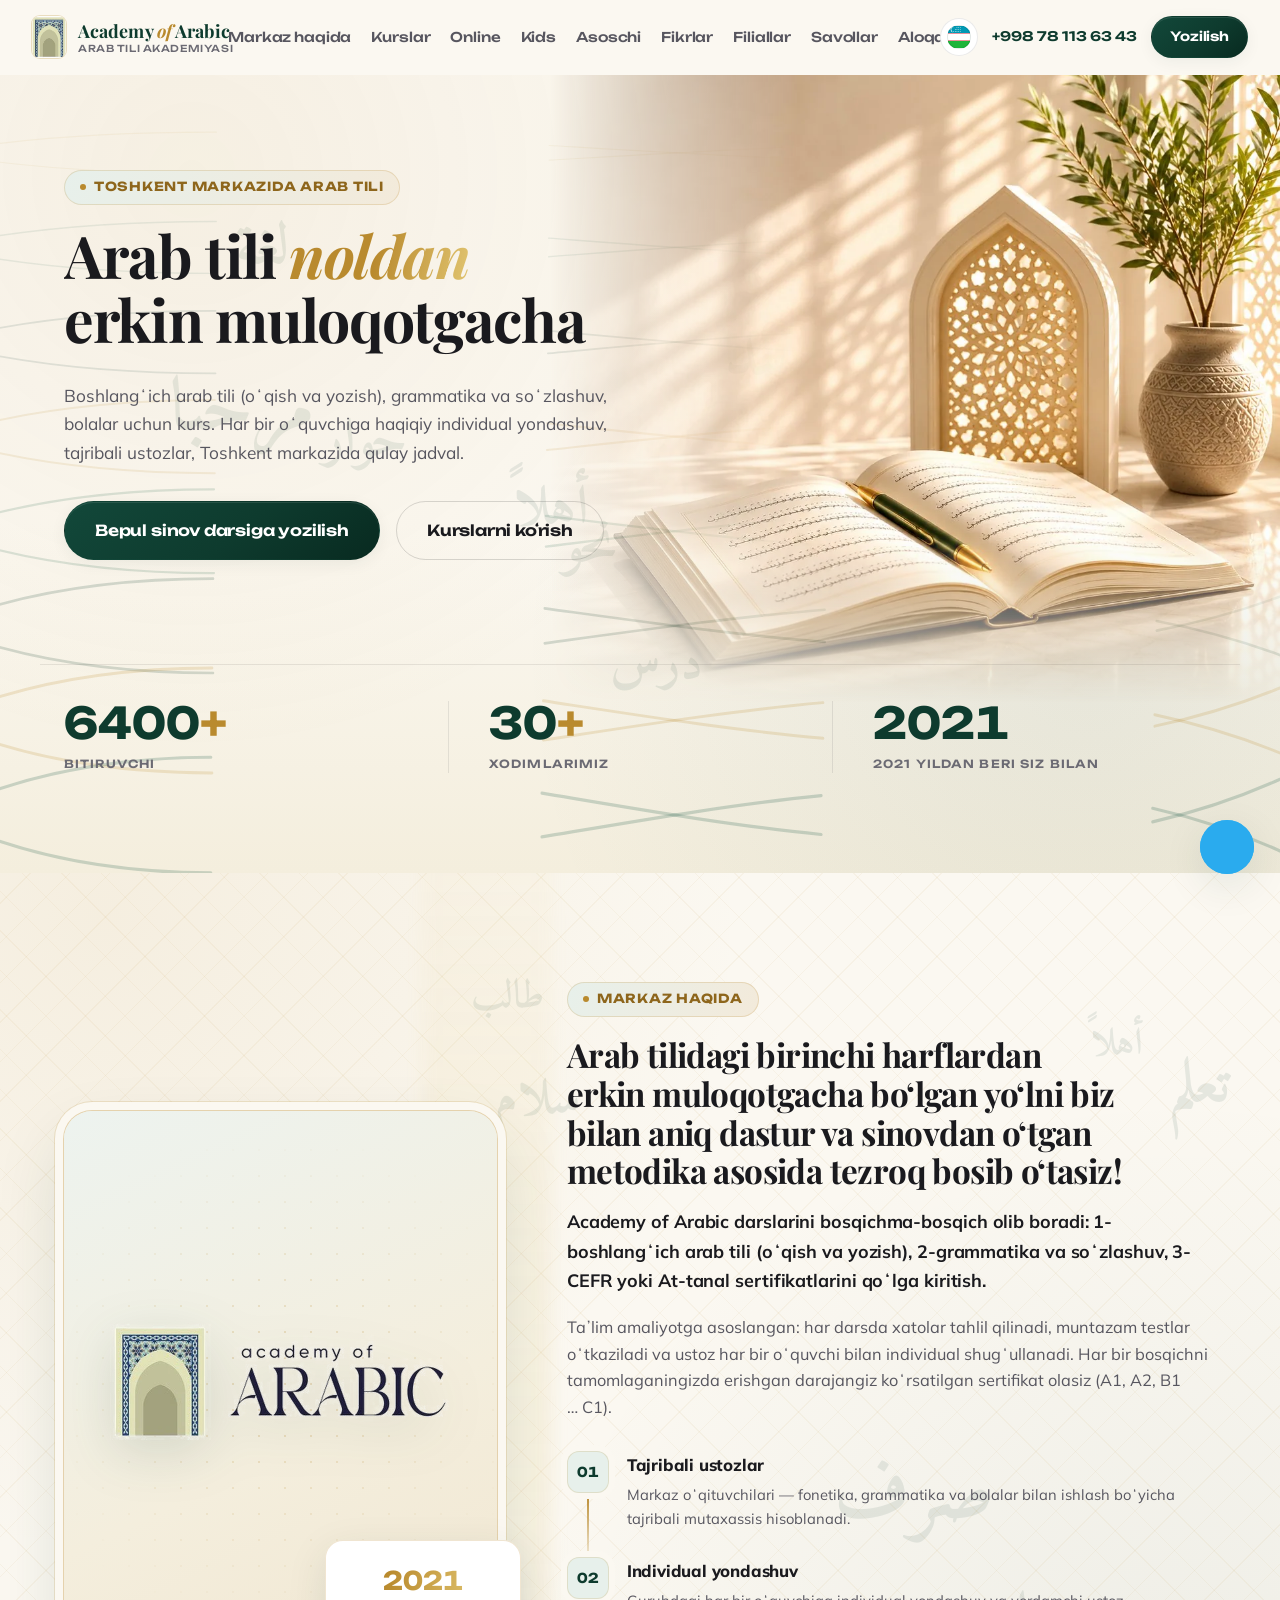
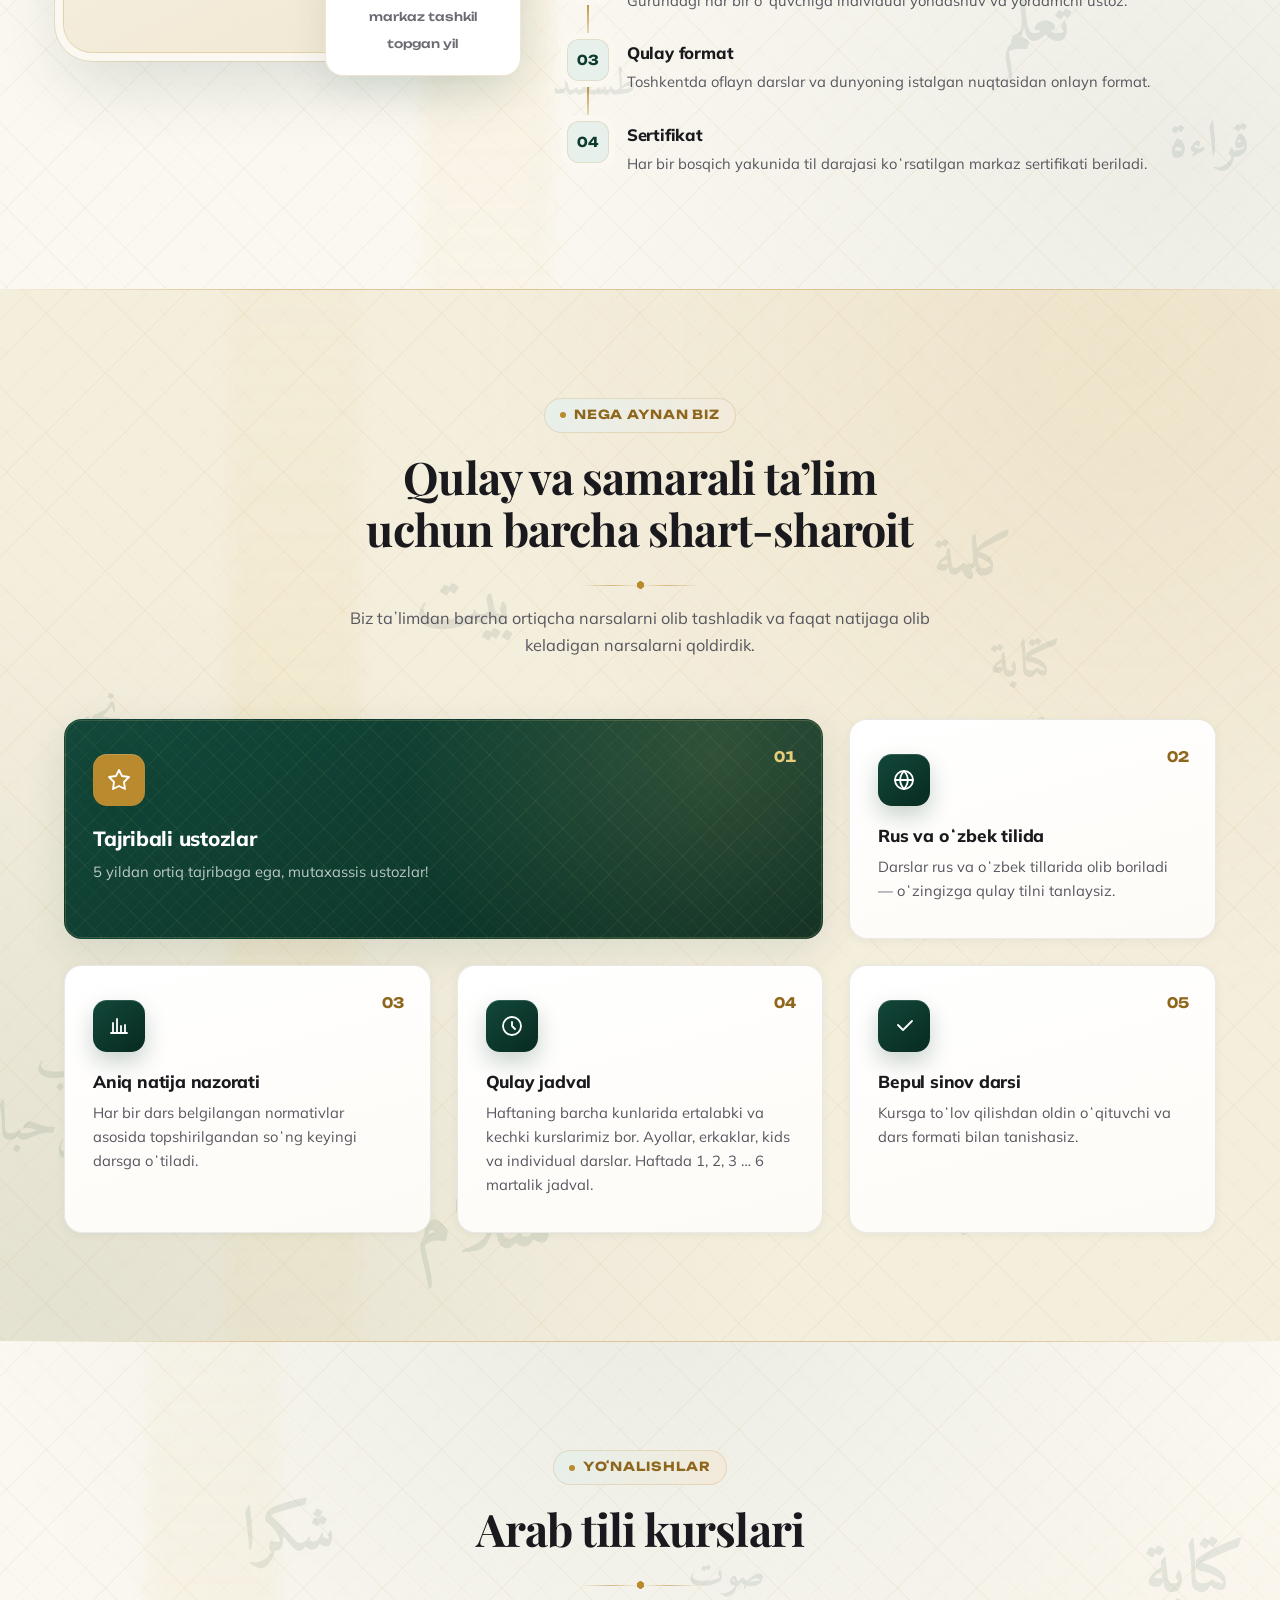
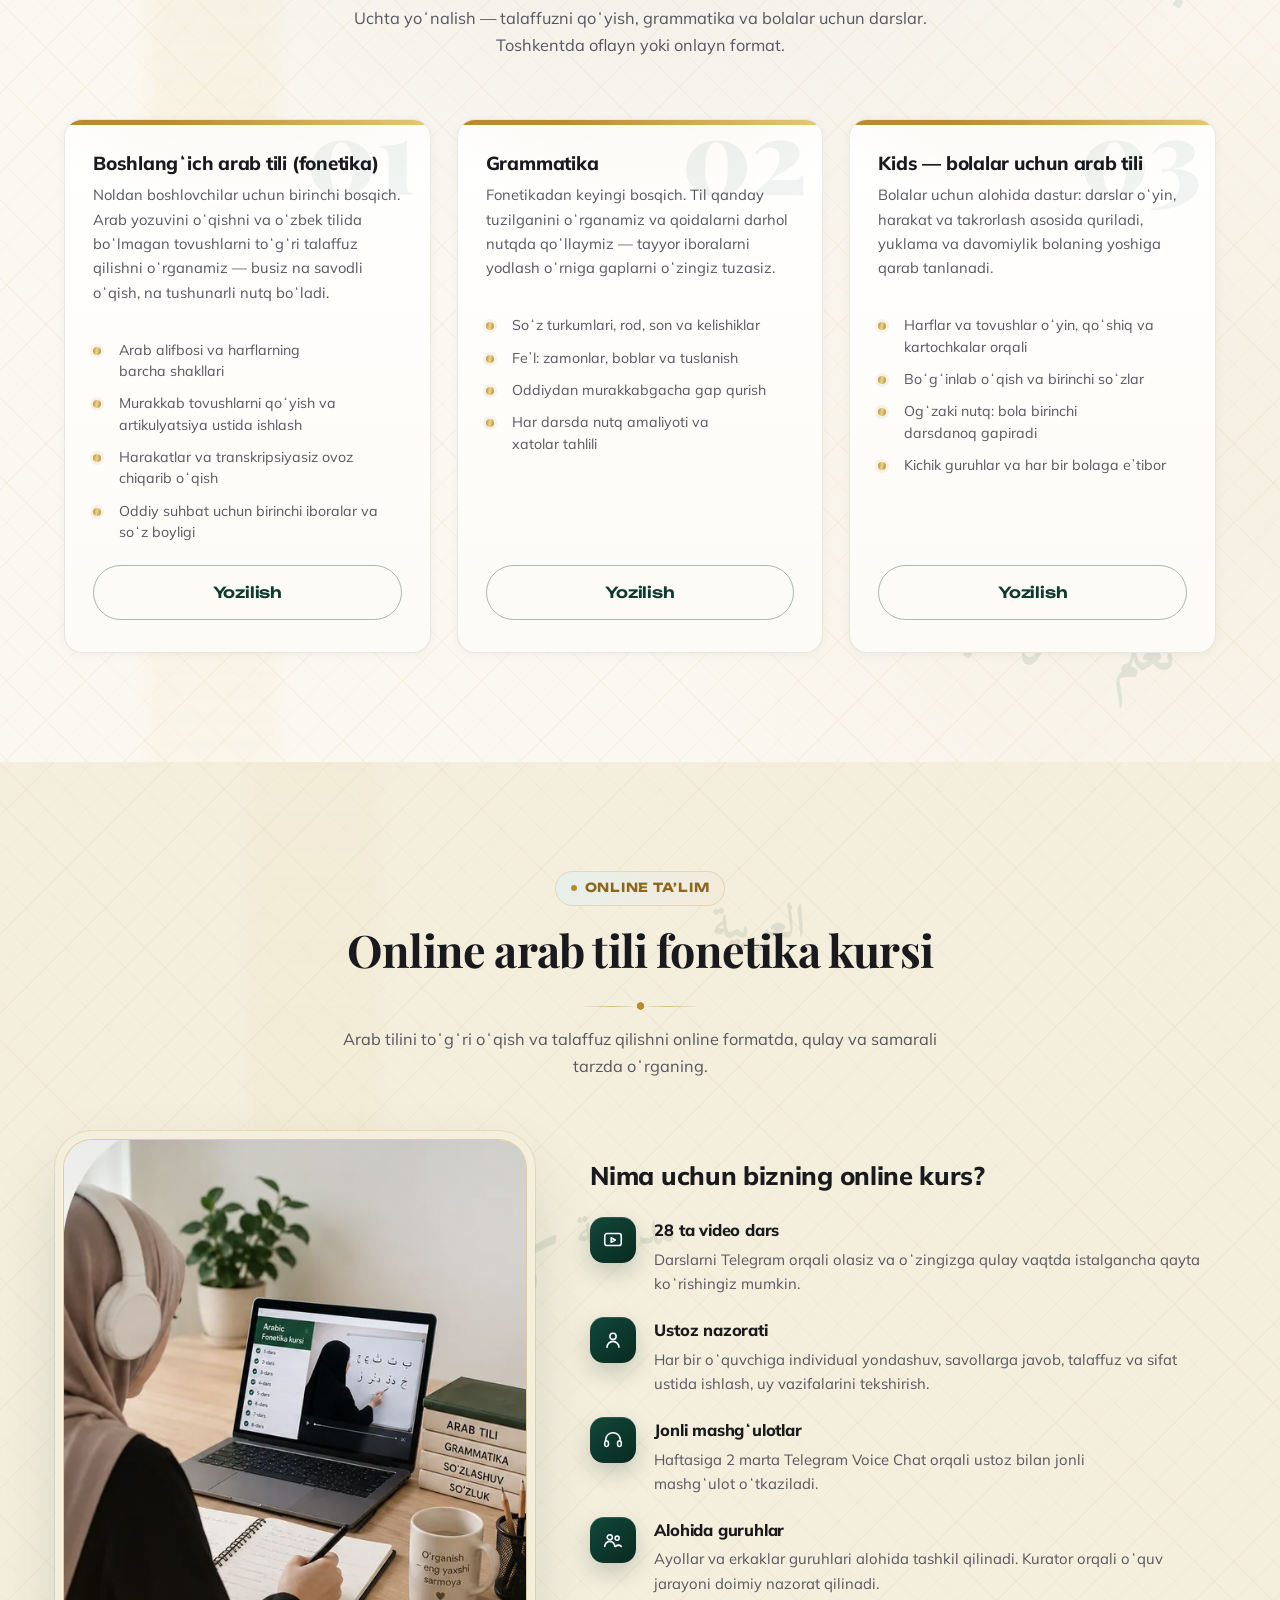
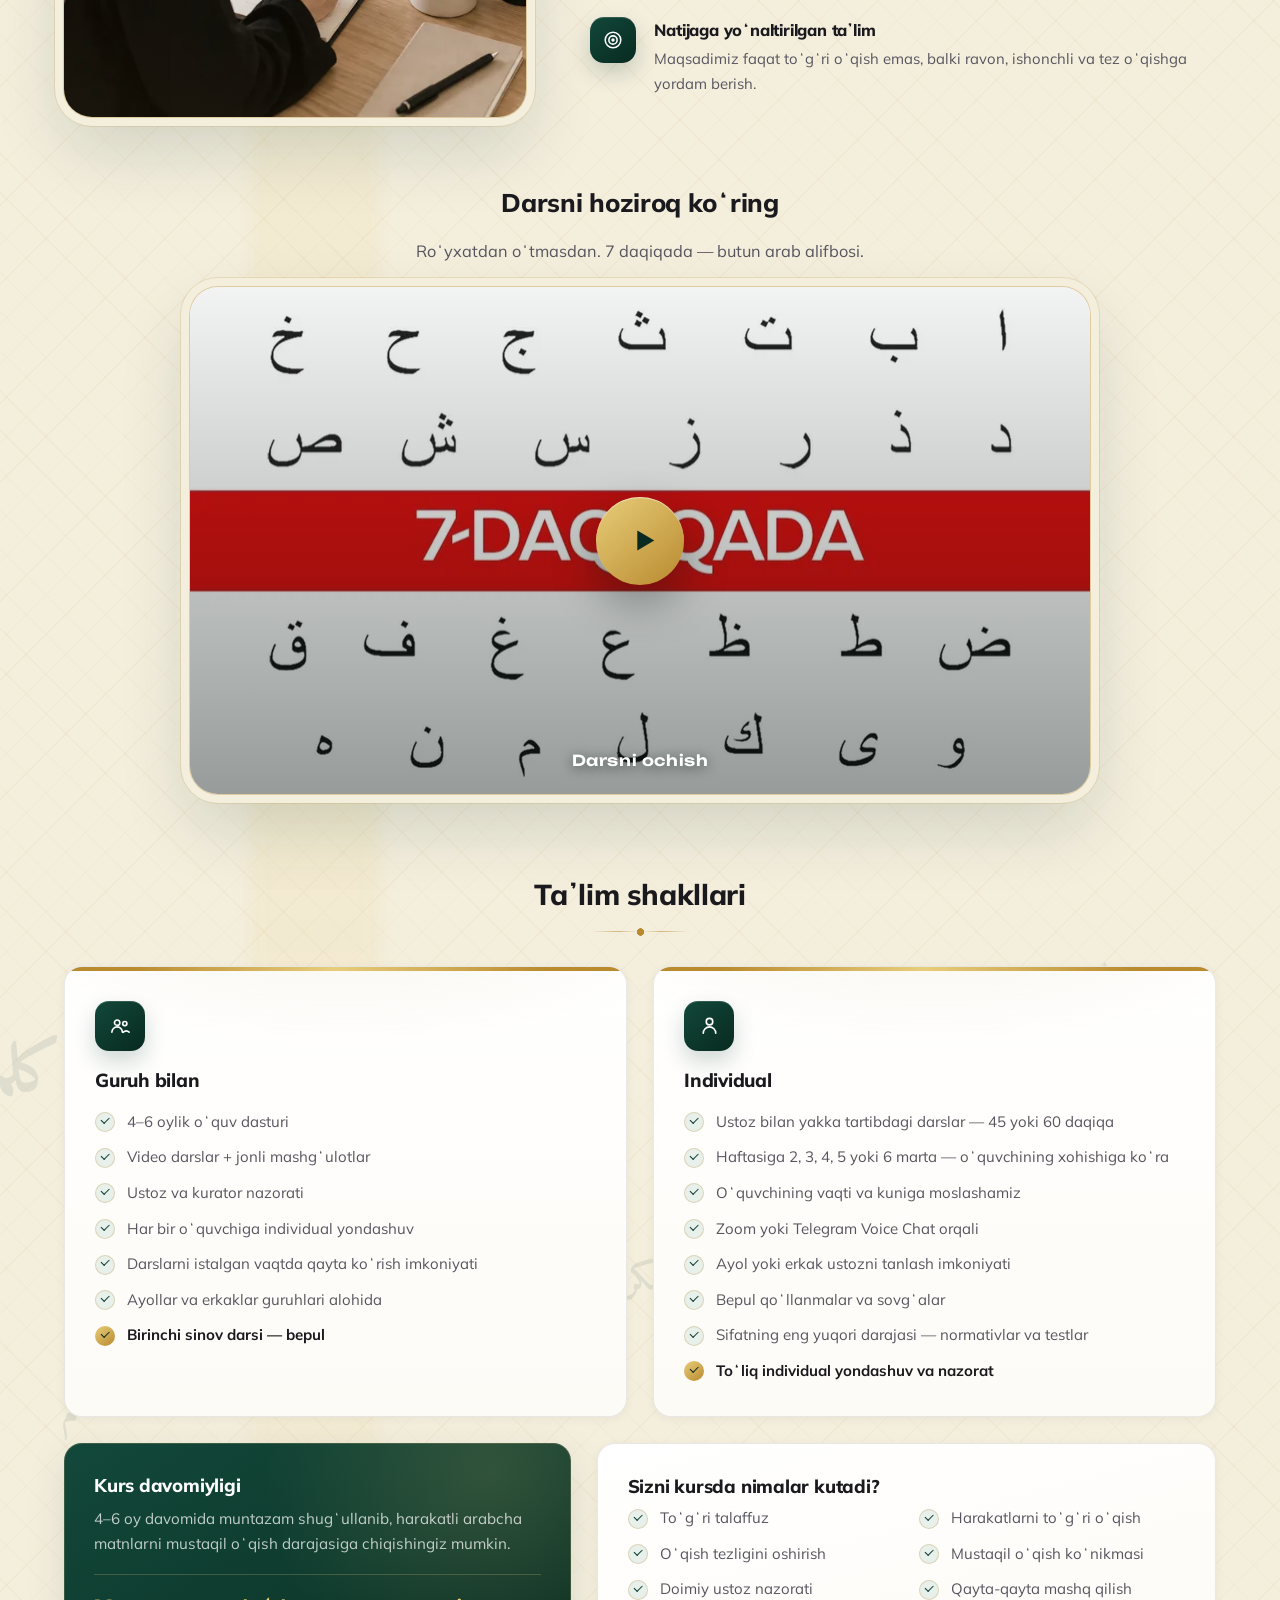
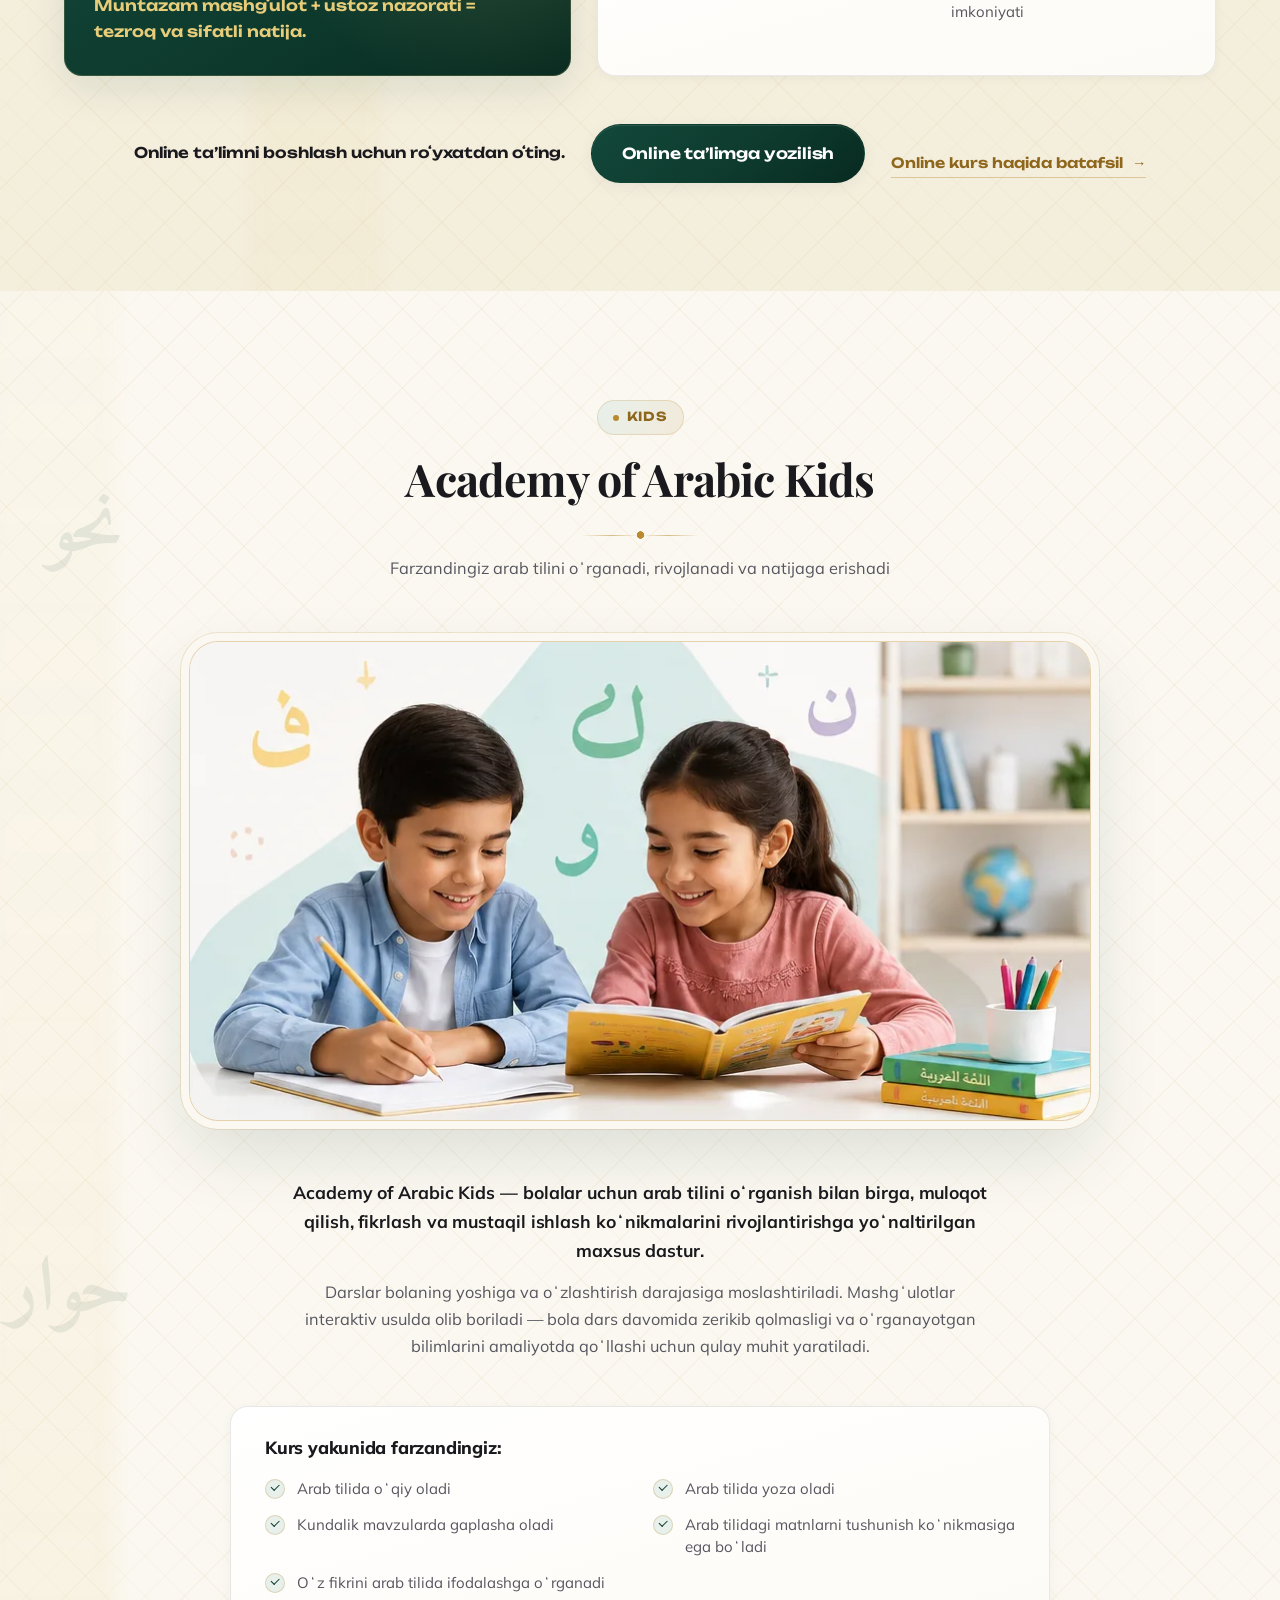
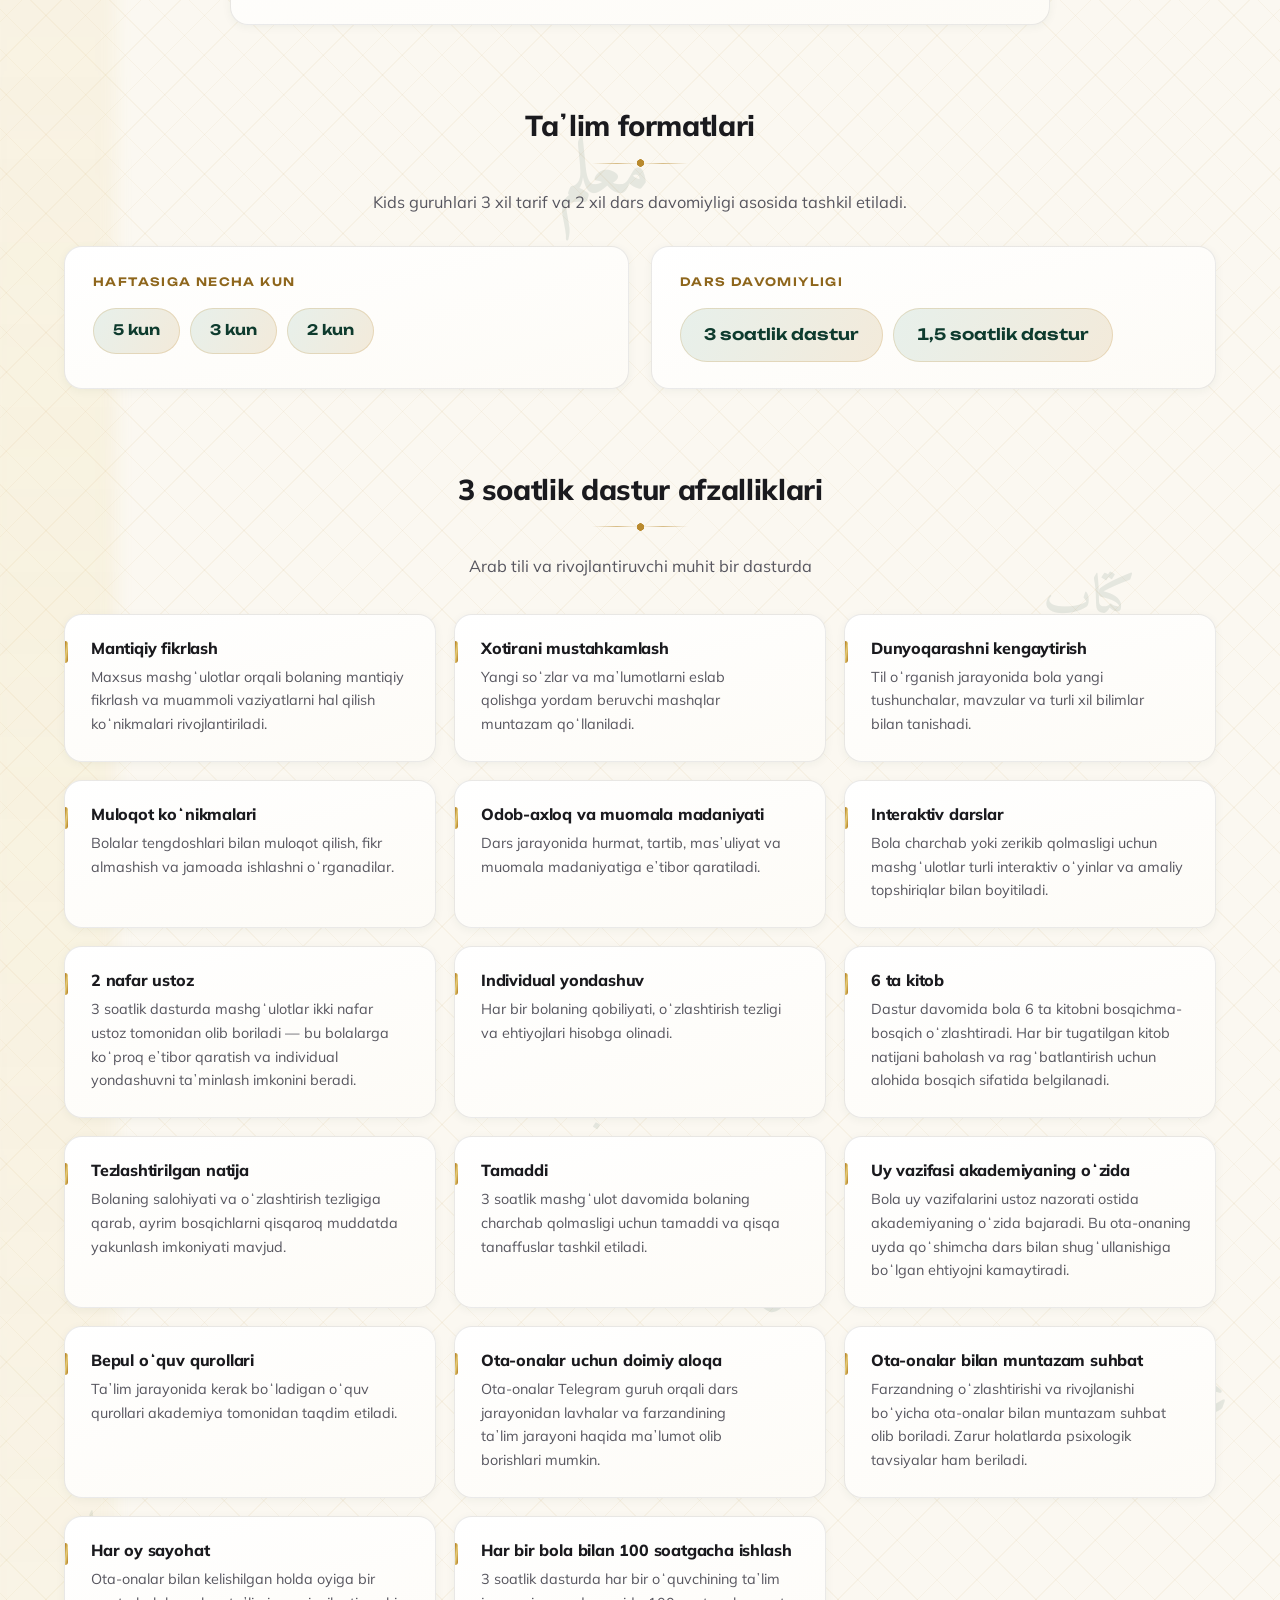
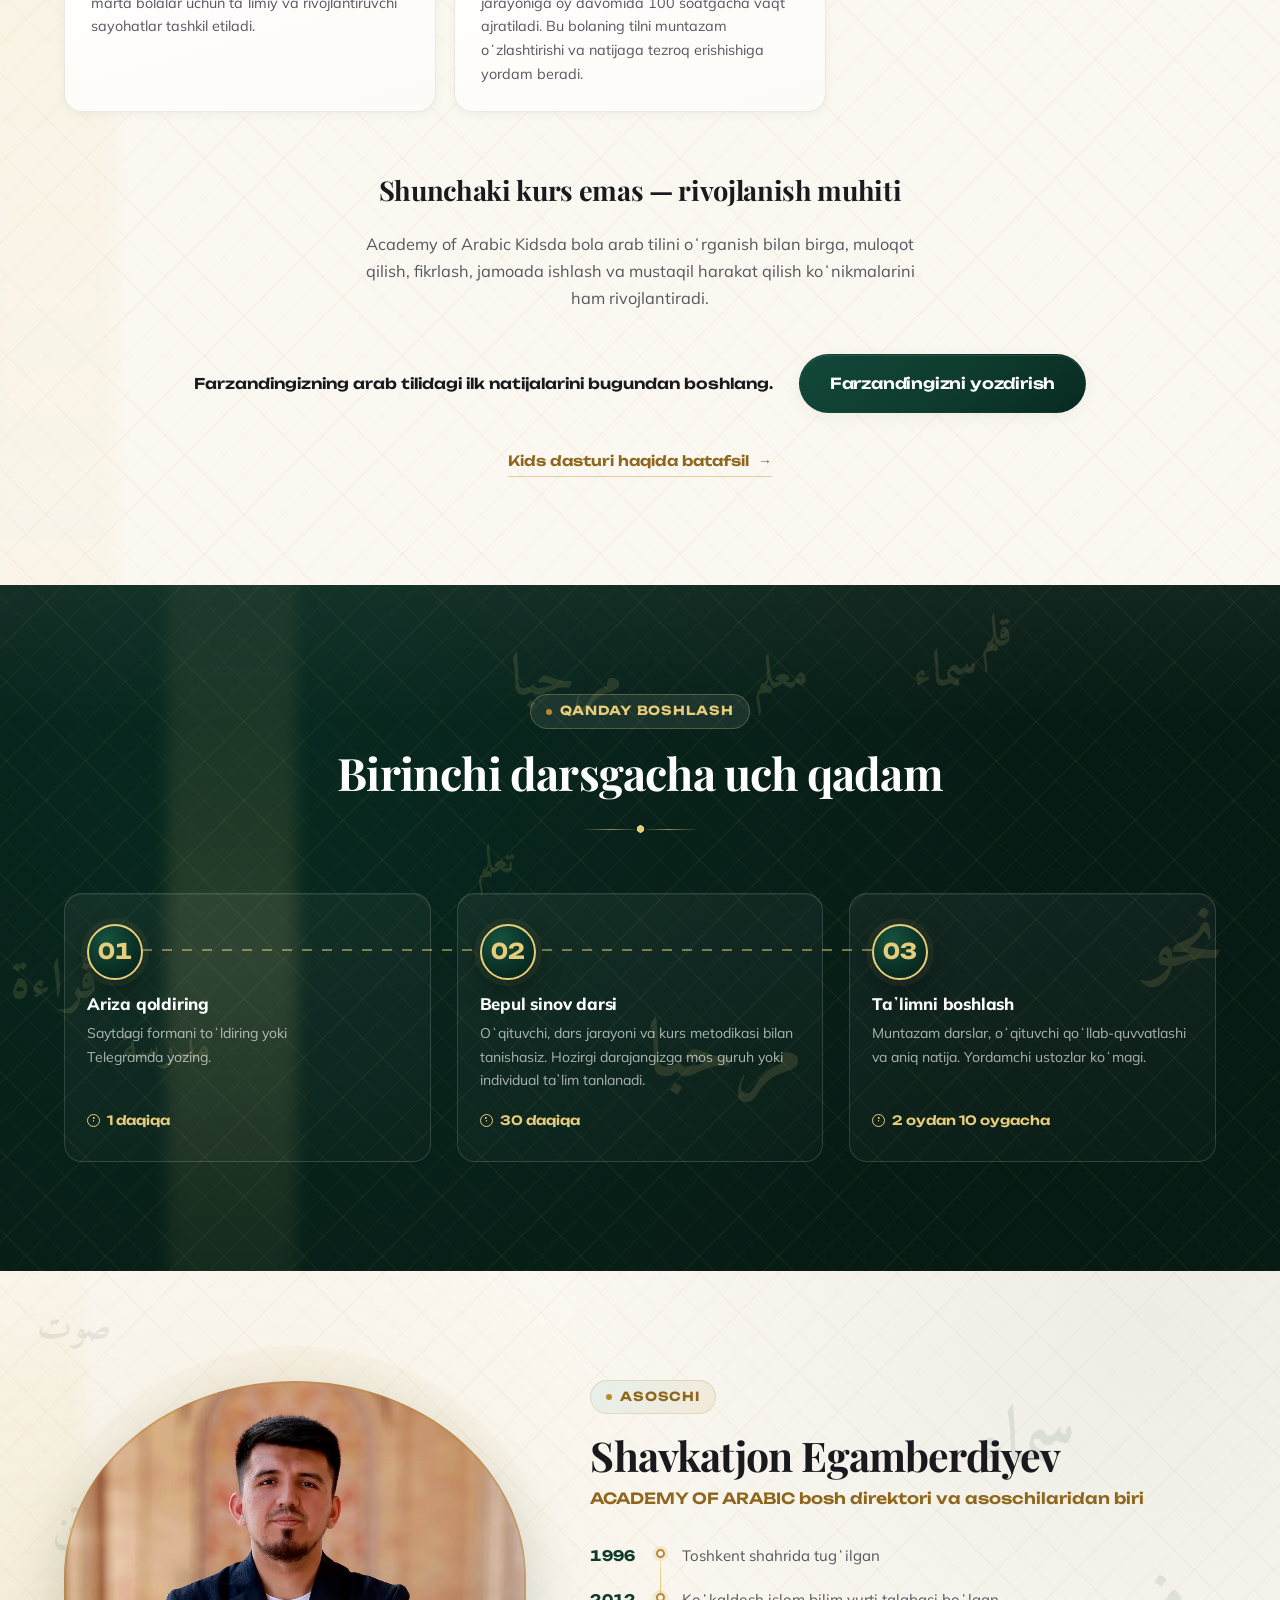
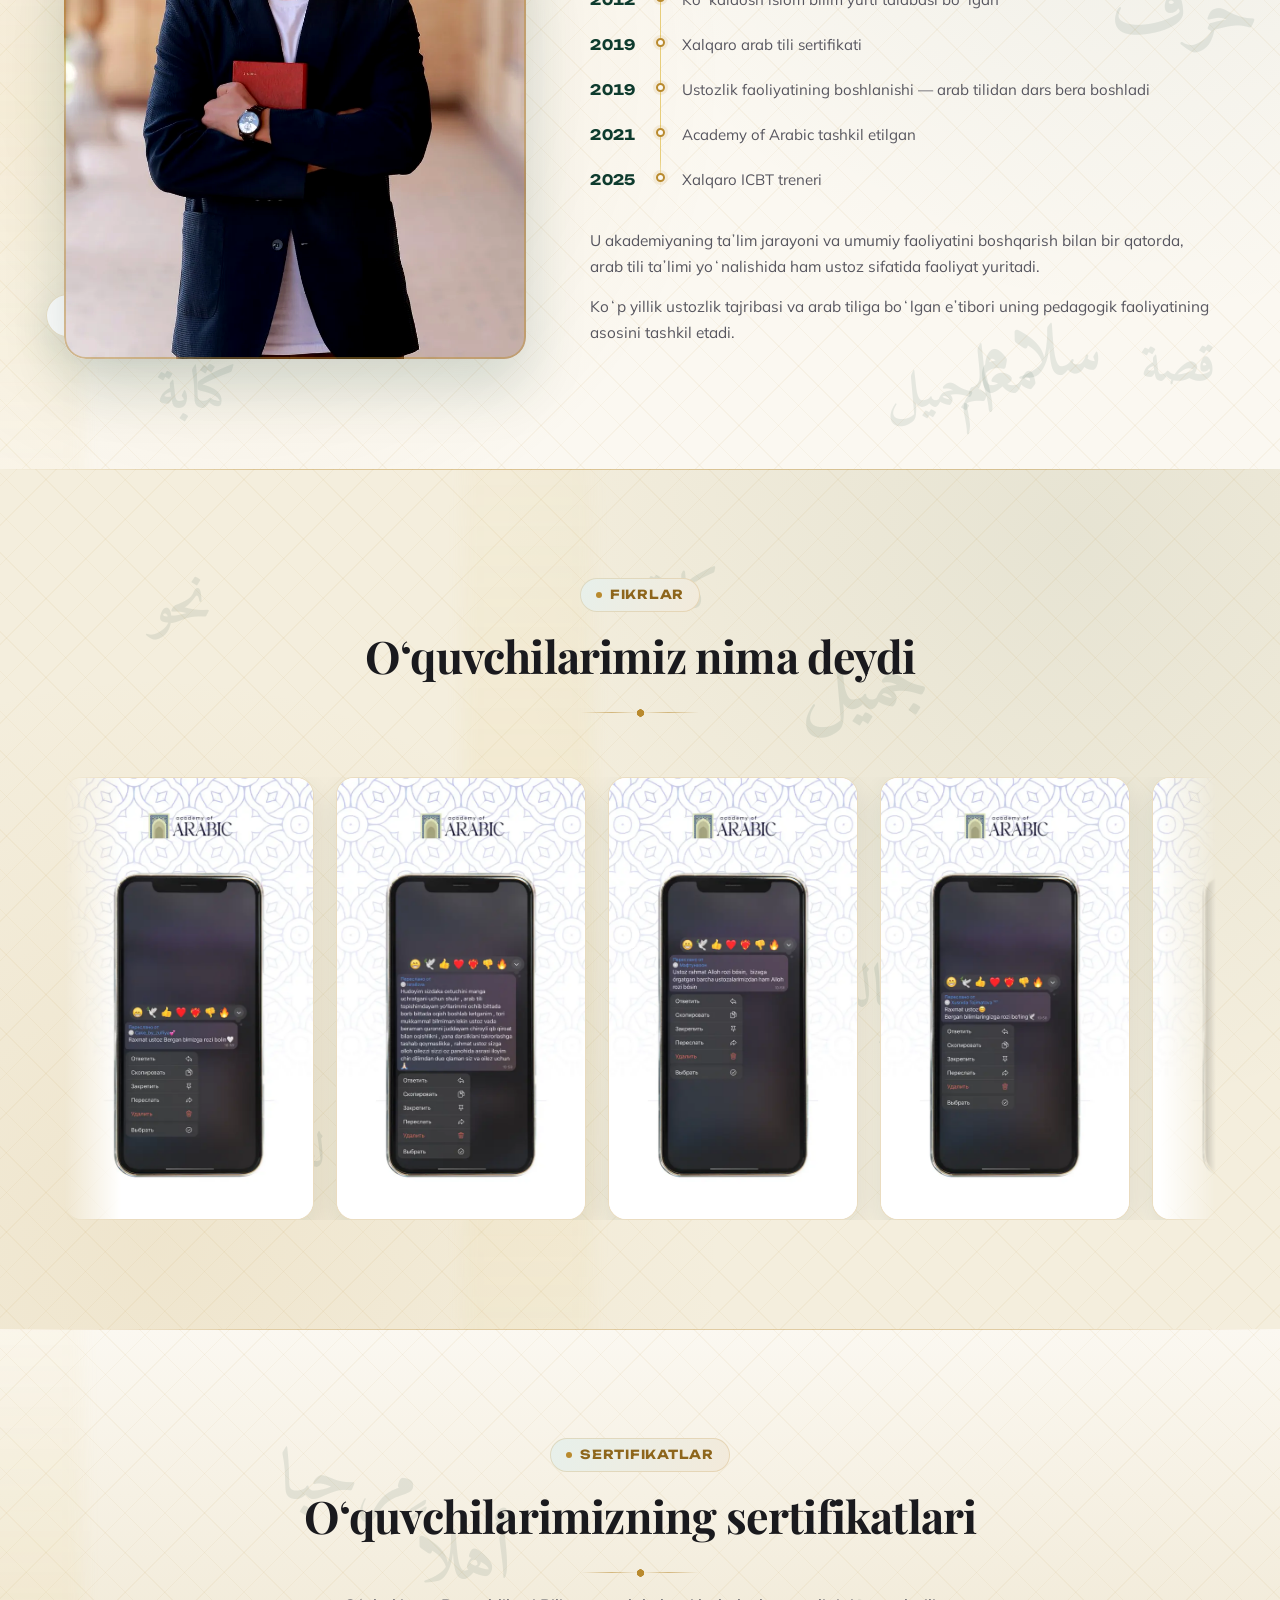
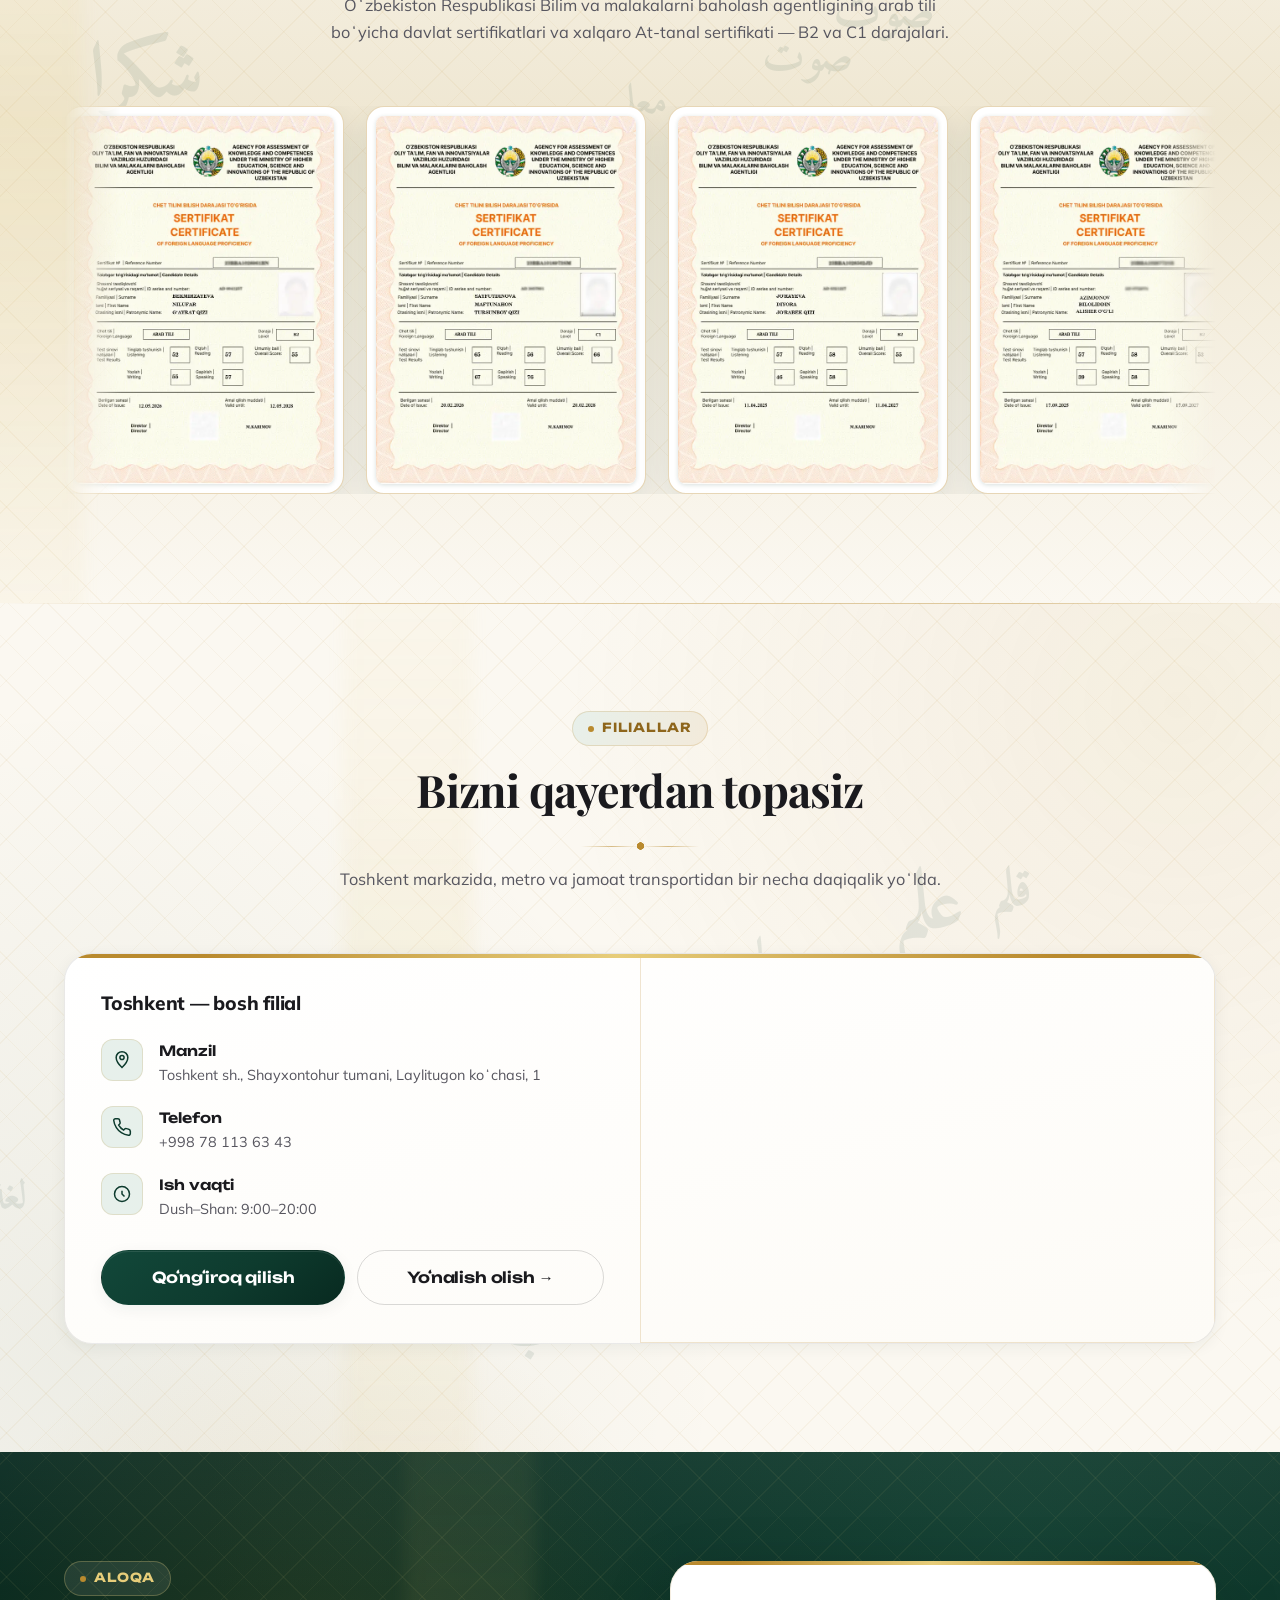
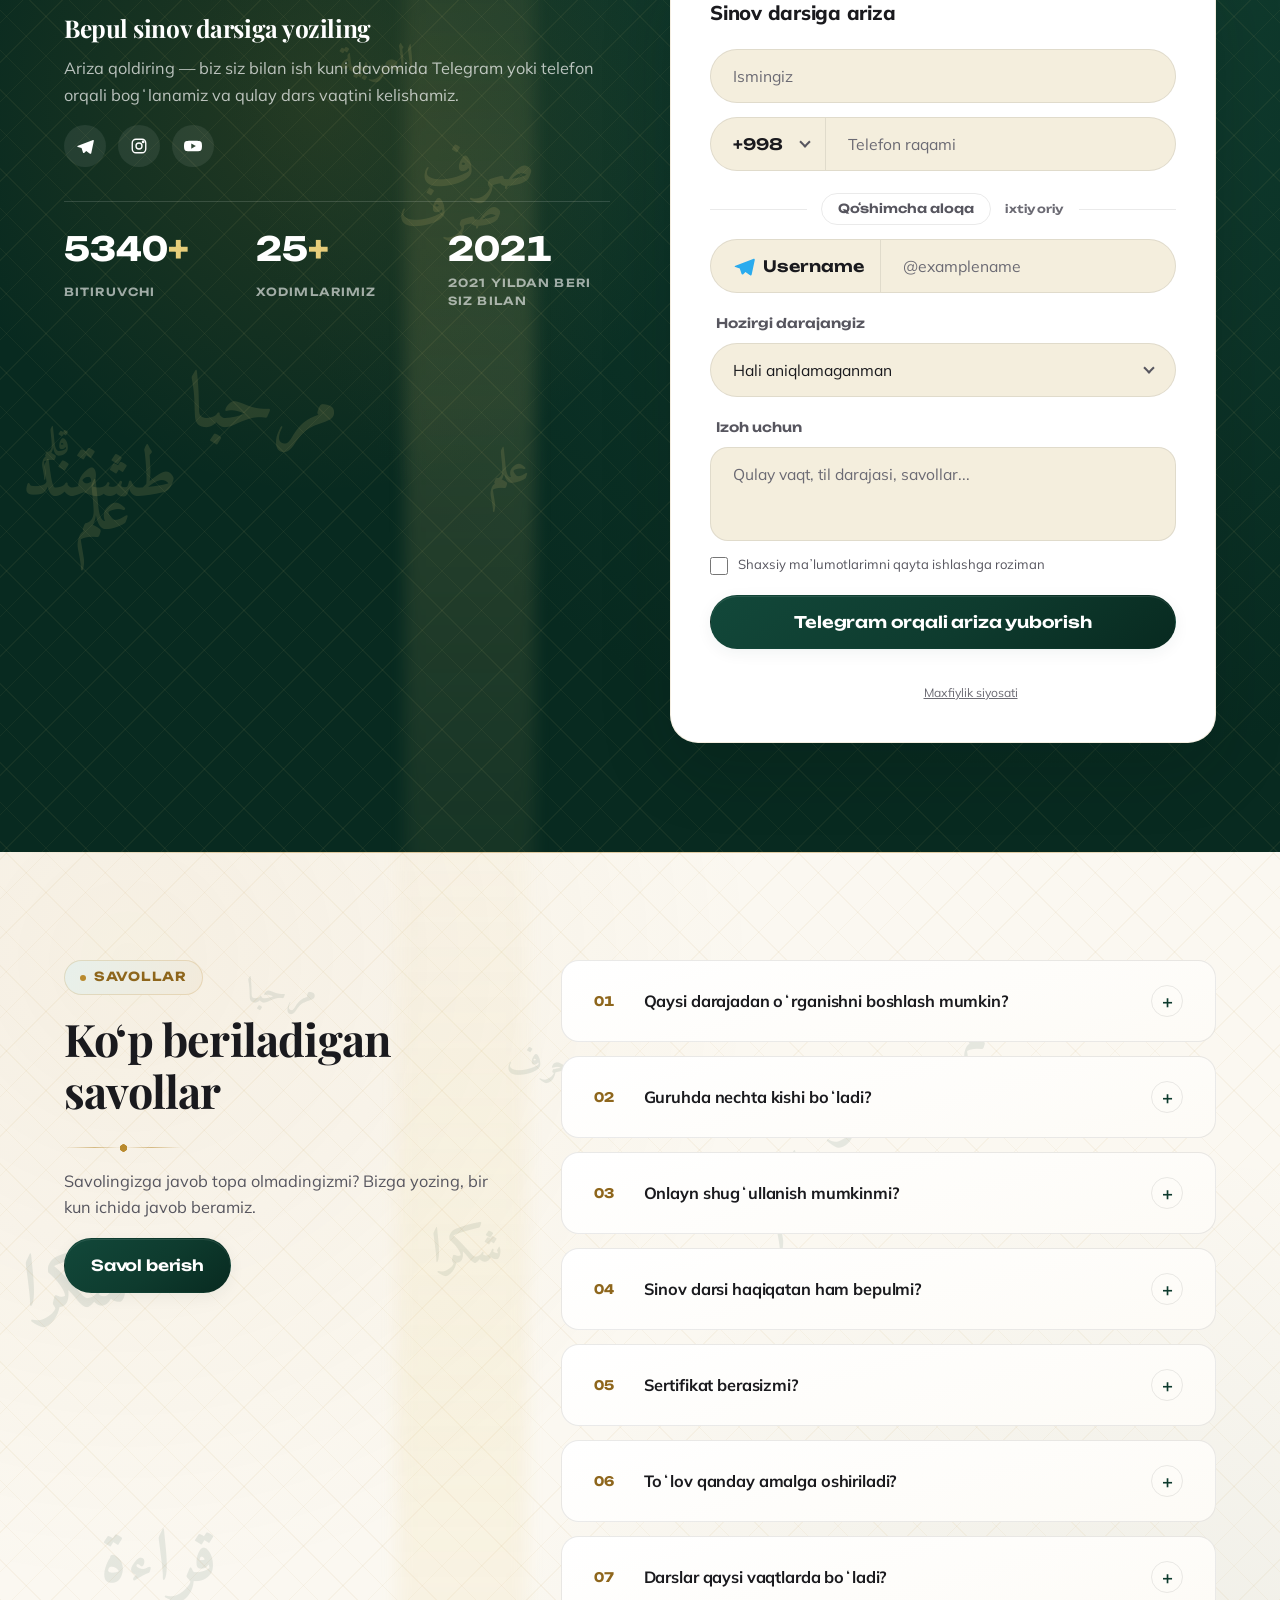
==== ar/index.html @ 5eba66c3 "Name the page an enquiry came from when no tag says it An ad click carries a click id and a campaign" ====
<!DOCTYPE html>

<html dir="rtl" lang="ar">
<head><script>(function(){try{if(sessionStorage.getItem('aoa-lang')==='ar')return;location.replace('/'+location.search+location.hash);}catch(e){}})();</script>
<meta charset="utf-8"/>
<meta content="width=device-width, initial-scale=1.0" name="viewport"/>
<title>دورات اللغة العربية في طشقند — Academy of Arabic</title>
<meta content="دورات اللغة العربية في طشقند: الصوتيات والقواعد ومجموعات الأطفال والدراسة أونلاين. مرخّصة رسميًا، أكثر من ٦٤٠٠ خريج. الدرس الأول مجاني." name="description"/>
<meta content="اللغة العربية, دورات عربية, تعلم العربية, طشقند, أكاديمية اللغة العربية, الصوتيات, القواعد, العربية للأطفال" name="keywords"/>
<meta content="Academy of Arabic" property="og:site_name"/>
<meta content="دورات اللغة العربية في طشقند — Academy of Arabic" property="og:title"/>
<meta content="الصوتيات والقواعد ودورة للأطفال. مجموعات حتى ٢٠ طالبًا. سجّل في درس تجريبي مجاني!" property="og:description"/>
<meta content="website" property="og:type"/>
<meta content="https://academy-of-arabic.uz/ar/" property="og:url"/>
<meta content="https://academy-of-arabic.uz/assets/og-cover.jpg" property="og:image"/>
<meta content="1200" property="og:image:width"/>
<meta content="630" property="og:image:height"/>
<meta content="Academy of Arabic — أكاديمية اللغة العربية في طشقند" property="og:image:alt"/>
<meta content="ar_AR" property="og:locale"/>
<meta content="summary_large_image" name="twitter:card"/>
<meta content="دورات اللغة العربية في طشقند — Academy of Arabic" name="twitter:title"/>
<meta content="الصوتيات والقواعد ودورة للأطفال. درس تجريبي مجاني!" name="twitter:description"/>
<meta content="https://academy-of-arabic.uz/assets/og-cover.jpg" name="twitter:image"/>
<meta content="UZ-TK" name="geo.region"/>
<meta content="Toshkent" name="geo.placename"/>
<meta content="41.3231156;69.2299471" name="geo.position"/>
<meta content="41.3231156, 69.2299471" name="ICBM"/>
<!-- Google reads the sizes it is given and prefers a square multiple of
     48; /favicon.ico is its documented fallback and lives at the root. -->
<link href="/favicon.ico?v=b4f56022de" rel="icon" sizes="16x16 32x32 48x48"/>
<link href="/assets/favicon-96.png?v=634ba7b935" rel="icon" sizes="96x96" type="image/png"/>
<link href="/assets/favicon-192.png?v=8e1a1da3ba" rel="icon" sizes="192x192" type="image/png"/>
<link href="/assets/apple-touch-icon.png?v=5cd60ec1dc" rel="apple-touch-icon" sizes="180x180"/>
<link href="/site.webmanifest" rel="manifest"/>
<meta content="#0E3B2E" name="theme-color"/>
<script type="application/ld+json">{
  "@context": "https://schema.org",
  "@graph": [
    {
      "@type": [
        "EducationalOrganization",
        "LocalBusiness"
      ],
      "@id": "https://academy-of-arabic.uz/#org",
      "name": "Academy of Arabic",
      "alternateName": [
        "Arab tili akademiyasi",
        "Arab Akademiyasi",
        "Arab tili oʻquv markazi",
        "Академия арабского языка"
      ],
      "url": "https://academy-of-arabic.uz/",
      "logo": "https://academy-of-arabic.uz/assets/logo-full.png",
      "image": "https://academy-of-arabic.uz/assets/og-cover.jpg",
      "description": "Toshkentdagi arab tili akademiyasi. Fonetika, grammatika va bolalar uchun arab tili kurslari.",
      "foundingDate": "2021",
      "address": {
        "@type": "PostalAddress",
        "streetAddress": "Laylitugon koʻchasi, 1",
        "addressLocality": "Toshkent",
        "addressSubLocality": "Shayxontohur tumani",
        "addressRegion": "Toshkent",
        "postalCode": "100001",
        "addressCountry": "UZ"
      },
      "geo": {
        "@type": "GeoCoordinates",
        "latitude": 41.3231156,
        "longitude": 69.2299471
      },
      "hasMap": "https://maps.app.goo.gl/5DndJWrEiPE9XPqY8",
      "telephone": "+998781136343",
      "areaServed": {
        "@type": "City",
        "name": "Toshkent"
      },
      "openingHoursSpecification": [
        {
          "@type": "OpeningHoursSpecification",
          "dayOfWeek": [
            "Monday",
            "Tuesday",
            "Wednesday",
            "Thursday",
            "Friday",
            "Saturday"
          ],
          "opens": "09:00",
          "closes": "20:00"
        }
      ],
      "sameAs": [
        "https://t.me/academy_arabic",
        "https://instagram.com/academy_arabic",
        "https://www.youtube.com/@Academyofarabic"
      ],
      "knowsLanguage": [
        "ar",
        "uz",
        "ru"
      ],
      "founder": {
        "@id": "https://academy-of-arabic.uz/#director"
      },
      "employee": {
        "@id": "https://academy-of-arabic.uz/#director"
      }
    },
    {
      "@type": "WebSite",
      "@id": "https://academy-of-arabic.uz/#website",
      "url": "https://academy-of-arabic.uz/ar/",
      "name": "Academy of Arabic",
      "inLanguage": "ar",
      "publisher": {
        "@id": "https://academy-of-arabic.uz/#org"
      }
    },
    {
      "@type": "ItemList",
      "name": "Arab tili kurslari",
      "itemListElement": [
        {
          "@type": "ListItem",
          "position": 1,
          "item": {
            "@type": "Course",
            "name": "Boshlangʻich arab tili (fonetika)",
            "description": "Arab tili tovushlari va talaffuzini qoʻyish — keyingi bosqichlar uchun asos.",
            "provider": {
              "@id": "https://academy-of-arabic.uz/#org"
            },
            "inLanguage": [
              "uz",
              "ru",
              "ar"
            ],
            "educationalLevel": "Beginner",
            "hasCourseInstance": {
              "@type": "CourseInstance",
              "courseMode": [
                "Onsite",
                "Online"
              ],
              "location": {
                "@id": "https://academy-of-arabic.uz/#org"
              }
            }
          }
        },
        {
          "@type": "ListItem",
          "position": 2,
          "item": {
            "@type": "Course",
            "name": "Grammatika",
            "description": "Til tuzilishi, qoidalar va gap qurish amaliyoti.",
            "provider": {
              "@id": "https://academy-of-arabic.uz/#org"
            },
            "inLanguage": [
              "uz",
              "ru",
              "ar"
            ],
            "educationalLevel": "Intermediate",
            "hasCourseInstance": {
              "@type": "CourseInstance",
              "courseMode": [
                "Onsite",
                "Online"
              ],
              "location": {
                "@id": "https://academy-of-arabic.uz/#org"
              }
            }
          }
        },
        {
          "@type": "ListItem",
          "position": 3,
          "item": {
            "@type": "Course",
            "name": "Kids — bolalar uchun arab tili",
            "description": "3–12 yoshdagi bolalar uchun arab tili; dars soati va chastotasi tanlanadi.",
            "provider": {
              "@id": "https://academy-of-arabic.uz/#org"
            },
            "inLanguage": [
              "uz",
              "ru",
              "ar"
            ],
            "educationalLevel": "Beginner",
            "hasCourseInstance": {
              "@type": "CourseInstance",
              "courseMode": [
                "Onsite",
                "Online"
              ],
              "location": {
                "@id": "https://academy-of-arabic.uz/#org"
              }
            }
          }
        },
        {
          "@type": "ListItem",
          "position": 4,
          "item": {
            "@type": "Course",
            "name": "Online arab tili fonetika kursi",
            "description": "Arab tilini toʻgʻri oʻqish va talaffuz qilish boʻyicha online kurs: 28 ta video dars, haftasiga 2 marta jonli mashgʻulot va ustoz nazorati.",
            "provider": {
              "@id": "https://academy-of-arabic.uz/#org"
            },
            "inLanguage": [
              "uz",
              "ru",
              "ar"
            ],
            "educationalLevel": "Beginner",
            "hasCourseInstance": {
              "@type": "CourseInstance",
              "courseMode": "Online",
              "courseWorkload": "PT2H"
            }
          }
        }
      ]
    },
    {
      "@type": "FAQPage",
      "@id": "https://academy-of-arabic.uz/ar/#faq",
      "mainEntity": [
        {
          "@type": "Question",
          "name": "من أي مستوى يمكن بدء التعلّم؟",
          "acceptedAnswer": {
            "@type": "Answer",
            "text": "من الصفر — معظم طلابنا يبدؤون دون أي معرفة أساسية بالعربية. سنحدد مستواك في الدرس التجريبي ونختار لك المجموعة المناسبة."
          }
        },
        {
          "@type": "Question",
          "name": "كم عدد الطلاب في المجموعة؟",
          "acceptedAnswer": {
            "@type": "Answer",
            "text": "لا يزيد عن ٢٠ طالبًا في المجموعة — ما يتيح للمعلم الاهتمام بكل طالب وممارسة المحادثة في كل درس."
          }
        },
        {
          "@type": "Question",
          "name": "هل يمكن الدراسة عبر الإنترنت؟",
          "acceptedAnswer": {
            "@type": "Answer",
            "text": "نعم، تتوفر دروس حضورية في مركزنا بطشقند وكذلك صيغة عبر الإنترنت للطلاب من مدن ودول أخرى."
          }
        },
        {
          "@type": "Question",
          "name": "هل الدرس التجريبي مجاني حقًا؟",
          "acceptedAnswer": {
            "@type": "Answer",
            "text": "نعم، الدرس الأول مجاني ولا يُلزمك بشيء — يمكنك تقييم الصيغة والمعلم قبل الدفع مقابل الدورة."
          }
        },
        {
          "@type": "Question",
          "name": "هل تمنحون شهادة؟",
          "acceptedAnswer": {
            "@type": "Answer",
            "text": "عند إتمام الدورة يحصل كل طالب على شهادة من المركز تُبيّن المستوى وعدد الساعات المُنجزة."
          }
        },
        {
          "@type": "Question",
          "name": "كيف يتم دفع رسوم التعليم؟",
          "acceptedAnswer": {
            "@type": "Answer",
            "text": "الدفع شهري بعد الدرس التجريبي المجاني. كما يتوفر الدفع لكل درس على حدة في الصيغة الفردية."
          }
        },
        {
          "@type": "Question",
          "name": "ما هي أوقات الدروس؟",
          "acceptedAnswer": {
            "@type": "Answer",
            "text": "المركز يعمل من الاثنين إلى السبت، من الساعة ٩:٠٠ حتى ٢٠:٠٠. تتوفر مجموعات صباحية ومسائية ومجموعات يوم السبت — سنختار الوقت المناسب لك في الدرس التجريبي."
          }
        },
        {
          "@type": "Question",
          "name": "من أي عمر تقبلون الأطفال؟",
          "acceptedAnswer": {
            "@type": "Answer",
            "text": "دورة Kids مخصصة للأطفال من ٣ إلى ١٢ سنة. أما مجموعات البالغين في الصوتيات والقواعد فليس فيها حد للعمر."
          }
        },
        {
          "@type": "Question",
          "name": "هل يملك المركز ترخيصًا حكوميًا؟",
          "acceptedAnswer": {
            "@type": "Answer",
            "text": "نعم. مركز Academy of Arabic NTM مسجَّل لدى مفتشية الدولة للرقابة على جودة التعليم التابعة لمجلس الوزراء: الشهادة رقم ٠١٦٩٢٣ بتاريخ ٩ ديسمبر ٢٠٢١، ورقم السجل X-174389. صفحتا الوثيقة معروضتان أدناه — اضغط على الصورة لعرضها كاملة."
          }
        }
      ]
    },
    {
      "@type": "Person",
      "@id": "https://academy-of-arabic.uz/#director",
      "name": "Shavkatjon Egamberdiyev",
      "jobTitle": "Asoschi va bosh direktor",
      "birthDate": "1996",
      "worksFor": {
        "@id": "https://academy-of-arabic.uz/#org"
      },
      "knowsLanguage": [
        "ar",
        "uz",
        "ru"
      ],
      "image": "https://academy-of-arabic.uz/assets/director.jpg"
    }
  ]
}</script>
<!-- The faces are served from this origin, cut to the subsets the four
     languages use; they were a render-blocking round trip to a third party
     before a word could be painted. Regenerate with tools/build-fonts.py.
     The three preloads are swapped per language by tools/build-langs.py. -->
<link as="font" crossorigin="" href="/assets/fonts/amiri-arabic-700-normal.woff2" rel="preload" type="font/woff2"/>
<link as="font" crossorigin="" href="/assets/fonts/tajawal-arabic-400-normal.woff2" rel="preload" type="font/woff2"/>
<link as="font" crossorigin="" href="/assets/fonts/cairo-arabic-wght-normal.woff2" rel="preload" type="font/woff2"/>
<link href="/css/fonts.css?v=d1df4e11bb" rel="stylesheet"/>
<!-- ?v= is bumped whenever these files change: Pages serves them with a
     10-minute cache, so without it a visitor can get new markup with a
     stale stylesheet and the layout breaks -->
<link href="/css/style.css?v=571b0b9cf4" rel="stylesheet"/>
<meta content="uz_UZ" property="og:locale:alternate"/><meta content="ru_RU" property="og:locale:alternate"/><meta content="en_US" property="og:locale:alternate"/><link href="https://academy-of-arabic.uz/ar/" rel="canonical"/><meta content="noindex, follow" name="robots"/></head>
<body>
<div aria-hidden="true" class="pattern-overlay"></div>
<!-- ===== HEADER ===== -->
<header class="site-header" id="siteHeader">
<div class="container header-inner">
<a class="brand" href="#home">
<span aria-hidden="true" class="brand-mark" data-logo-icon=""></span>
<span class="brand-text">
<span class="brand-title">Academy <em>of</em> Arabic</span>
<span class="brand-sub" data-i18n="nav.tagline">مركز تعليم اللغة العربية</span>
</span>
</a>
<nav class="main-nav" id="mainNav">
<a data-i18n="nav.about" href="#about">عن المركز</a>
<a data-i18n="nav.courses" href="#courses">الدورات</a>
<a data-i18n="nav.online" href="#online">أونلاين</a>
<a data-i18n="nav.kids" href="#kids">Kids</a>
<a data-i18n="nav.director" href="#director">المؤسس</a>
<a data-i18n="nav.reviews" href="#reviews">الآراء</a>
<a data-i18n="nav.branches" href="#branches">الفروع</a>
<a data-i18n="nav.faq" href="#faq">الأسئلة</a>
<a data-i18n="nav.contact" href="#contact">تواصل معنا</a>
<a class="btn btn-primary nav-cta-mobile" data-i18n="nav.cta" data-open-booking="" href="#contact">التسجيل</a>
</nav>
<div class="header-actions">
<div class="lang-switch" id="langSwitch">
<button aria-expanded="false" aria-haspopup="true" aria-label="Til / Language" class="lang-current" id="langCurrent" type="button">
<span aria-hidden="true" class="flag flag-uz"></span>
</button>
<ul class="lang-menu" id="langMenu" role="menu">
<li role="none"><a class="lang-btn" data-lang="uz" href="/" hreflang="uz" role="menuitem"><span aria-hidden="true" class="flag flag-uz"></span>Oʻzbek</a></li>
<li role="none"><a class="lang-btn" data-lang="ru" href="/ru/" hreflang="ru" role="menuitem"><span aria-hidden="true" class="flag flag-ru"></span>Русский</a></li>
<li role="none"><a class="lang-btn" data-lang="en" href="/en/" hreflang="en" role="menuitem"><span aria-hidden="true" class="flag flag-en"></span>English</a></li>
<li role="none"><a class="lang-btn" data-lang="ar" href="/ar/" hreflang="ar" role="menuitem"><span aria-hidden="true" class="flag flag-ar"></span>العربية</a></li>
</ul>
</div>
<a class="header-phone" href="tel:+998781136343">+998 78 113 63 43</a>
<a class="btn btn-primary btn-sm" data-i18n="nav.cta" data-open-booking="" href="#contact">التسجيل</a>
<button aria-expanded="false" aria-label="Меню" class="burger" id="burgerBtn" type="button">
<span></span><span></span><span></span>
</button>
</div>
</div>
<div aria-hidden="true" class="scroll-progress" id="scrollProgress"></div>
</header>
<main id="home">
<!-- ===== HERO ===== -->
<section class="hero">
<div class="hero-media">
<picture>
<source sizes="(max-width: 640px) 100vw, (max-width: 1024px) 70vw, 1100px" srcset="/assets/hero-photo-550.webp 550w, /assets/hero-photo-800.webp 800w, /assets/hero-photo-1100.webp 1100w" type="image/webp"/>
<img alt="" class="hero-photo" fetchpriority="high" height="1100" src="/assets/hero-photo.jpg" width="1100"/>
</picture>
</div>
<div class="container hero-inner">
<div class="hero-copy reveal">
<span class="tag" data-i18n="hero.badge">اللغة العربية في مركز طشقند</span>
<h1 class="hero-title">
<span data-i18n-words="hero.title1">اللغة العربية</span>
<span class="accent" data-i18n-words="hero.title2">من الصفر</span>
<span data-i18n-words="hero.title3">حتى التواصل بحرية</span>
</h1>
<p class="hero-subtitle" data-i18n="hero.subtitle">العربية للمبتدئين (القراءة والكتابة)، والقواعد والمحادثة، ودورة للأطفال. نهج فردي حقيقي لكل طالب، أساتذة ذوو خبرة، وجدول مريح في مركز طشقند.</p>
<div class="hero-actions">
<a class="btn btn-primary btn-lg" data-i18n="hero.ctaPrimary" data-open-booking="" href="#contact">التسجيل في درس تجريبي مجاني</a>
<a class="btn btn-ghost btn-lg" data-i18n="hero.ctaSecondary" href="#courses">عرض الدورات</a>
</div>
</div>
</div>
<div class="container hero-stats">
<div class="stat">
<span class="stat-num" data-count="6400">6400</span><span class="stat-plus">+</span>
<span class="stat-label" data-i18n="hero.statsStudents">خريج</span>
</div>
<div class="stat">
<span class="stat-num" data-count="30">30</span><span class="stat-plus">+</span>
<span class="stat-label" data-i18n="hero.statsTeachers">موظفًا</span>
</div>
<div class="stat">
<span class="stat-num">2021</span>
<span class="stat-label" data-i18n="hero.statsSince">معكم منذ ٢٠٢١</span>
</div>
</div>
<div aria-hidden="true" class="hero-bg-pattern" id="heroBgPattern"></div>
</section>
<!-- ===== ABOUT ===== -->
<section class="section" id="about">
<div class="container about-grid">
<div class="about-visual reveal-scale">
<div class="about-frame">
<div class="about-frame-pattern"></div>
<picture>
<source srcset="/assets/logo-full.webp" type="image/webp"/>
<img alt="Academy of Arabic" class="about-logo" decoding="async" height="254" loading="lazy" src="/assets/logo-full.png" width="680"/>
</picture>
</div>
<div class="about-badge">
<span class="about-badge-num">2021</span>
<span data-i18n="about.badgeLabel">سنة تأسيس المركز</span>
</div>
</div>
<div class="about-copy reveal">
<span class="tag" data-i18n="about.tag">عن المركز</span>
<h2 data-i18n="about.title">الطريق من أول حروف العربية حتى التواصل بحرية تقطعه معنا أسرع — ببرنامج واضح ومنهجية مجرَّبة!</h2>
<p class="lead" data-i18n="about.lead">تسير Academy of Arabic بالدراسة على مراحل: ١ — العربية للمبتدئين (القراءة والكتابة)، ٢ — القواعد والمحادثة، ٣ — التحضير لشهادات CEFR أو At-tanal.</p>
<p data-i18n="about.text">التعليم قائم على التطبيق: نحلّل الأخطاء في كل درس، ونجري اختبارات منتظمة، ويعمل الأستاذ مع كل طالب بشكل فردي. وفي نهاية كل مرحلة تحصل على شهادة تبيّن المستوى الذي بلغته (A1، A2، B1 … C1).</p>
<ul class="about-points">
<li>
<span class="point-ico">01</span>
<div><strong data-i18n="about.point1Title">أساتذة ذوو خبرة</strong><p data-i18n="about.point1Desc">معلّمو المركز مختصون ذوو خبرة في الصوتيات والقواعد والعمل مع الأطفال.</p></div>
</li>
<li>
<span class="point-ico">02</span>
<div><strong data-i18n="about.point2Title">نهج فردي</strong><p data-i18n="about.point2Desc">نهج فردي لكل طالب في المجموعة ومعلّم مساعد.</p></div>
</li>
<li>
<span class="point-ico">03</span>
<div><strong data-i18n="about.point3Title">صيغة مرنة</strong><p data-i18n="about.point3Desc">دروس حضورية في طشقند وصيغة عبر الإنترنت من أي مكان في العالم.</p></div>
</li>
<li>
<span class="point-ico">04</span>
<div><strong data-i18n="about.point4Title">شهادة</strong><p data-i18n="about.point4Desc">في نهاية كل مرحلة تُمنح شهادة من المركز تبيّن مستوى إتقان اللغة.</p></div>
</li>
</ul>
</div>
</div>
</section>
<!-- ===== FEATURES ===== -->
<section class="section section-alt" id="features">
<div class="container">
<div class="section-head reveal-blur">
<span class="tag" data-i18n="features.tag">لماذا نحن</span>
<h2 data-i18n="features.title">كل ما تحتاجه لتعليم مريح وفعّال</h2>
<p data-i18n="features.subtitle">أزلنا من التعليم كل ما هو غير ضروري وأبقينا على ما يقود فعلاً إلى نتيجة.</p>
</div>
<div class="features-grid">
<div class="feature-card reveal">
<span aria-hidden="true" class="feature-ico"><svg viewbox="0 0 24 24"><path d="M12 2l3 6 7 1-5 5 1 7-6-3-6 3 1-7-5-5 7-1z"></path></svg></span>
<h3 data-i18n="features.item1Title">أساتذة ذوو خبرة</h3>
<p data-i18n="features.item1Desc">أساتذة مختصون بخبرة تزيد على خمس سنوات!</p>
</div>
<div class="feature-card reveal">
<span aria-hidden="true" class="feature-ico"><svg viewbox="0 0 24 24"><circle cx="12" cy="12" r="9"></circle><path d="M3 12h18M12 3c2.5 2.7 3.8 5.7 3.8 9S14.5 18.3 12 21c-2.5-2.7-3.8-5.7-3.8-9S9.5 5.7 12 3z"></path></svg></span>
<h3 data-i18n="features.item3Title">بالروسية والأوزبكية</h3>
<p data-i18n="features.item3Desc">تُقدَّم الدروس بالروسية والأوزبكية — تختار اللغة الأنسب لك.</p>
</div>
<div class="feature-card reveal">
<span aria-hidden="true" class="feature-ico"><svg viewbox="0 0 24 24"><path d="M4 19h16M6 19V9m4 10V5m4 14v-7m4 7V11"></path></svg></span>
<h3 data-i18n="features.item4Title">تقدّم واضح</h3>
<p data-i18n="features.item4Desc">لا يُنتقل إلى الدرس التالي إلا بعد اجتياز الدرس الحالي وفق المعايير المحددة.</p>
</div>
<div class="feature-card reveal">
<span aria-hidden="true" class="feature-ico"><svg viewbox="0 0 24 24"><path d="M12 8v4l3 3M12 3a9 9 0 100 18 9 9 0 000-18z"></path></svg></span>
<h3 data-i18n="features.item5Title">جدول مريح</h3>
<p data-i18n="features.item5Desc">دروس صباحية ومسائية في جميع أيام الأسبوع. مجموعات للنساء وللرجال و Kids ودروس فردية. من ١ أو ٢ أو ٣ … إلى ٦ دروس في الأسبوع.</p>
</div>
<div class="feature-card reveal">
<span aria-hidden="true" class="feature-ico"><svg viewbox="0 0 24 24"><path d="M20 7l-9 9-5-5"></path></svg></span>
<h3 data-i18n="features.item6Title">درس تجريبي مجاني</h3>
<p data-i18n="features.item6Desc">تتعرف على المعلم وصيغة الدروس قبل الدفع مقابل الدورة.</p>
</div>
</div>
</div>
</section>
<!-- ===== COURSES ===== -->
<section class="section" id="courses">
<div class="container">
<div class="section-head reveal-blur">
<span class="tag" data-i18n="courses.tag">الدورات</span>
<h2 data-i18n="courses.title">دورات اللغة العربية</h2>
<p data-i18n="courses.subtitle">ثلاث دورات — ضبط النطق، والقواعد، ودروس للأطفال. حضوريًا في طشقند أو عبر الإنترنت.</p>
</div>
<div class="courses-grid courses-grid-3">
<article class="course-card reveal">
<h3 data-i18n="courses.item1Title">العربية للمبتدئين (الصوتيات)</h3>
<p data-i18n="courses.item1Desc">المرحلة الأولى لمن يبدأ من الصفر. نتعلّم قراءة الخط العربي ونطق الأصوات غير الموجودة في لغتك نطقًا صحيحًا — وبدون ذلك لا قراءة سليمة ولا كلام مفهوم.</p>
<ul class="course-points">
<li data-i18n="courses.item1Point1">الحروف العربية وكل أشكالها في الكلمة</li>
<li data-i18n="courses.item1Point2">ضبط الأصوات الصعبة والعمل على المخارج</li>
<li data-i18n="courses.item1Point3">الحركات والقراءة الجهرية دون الاستعانة بالنقحرة</li>
<li data-i18n="courses.item1Point4">العبارات الأولى ومفردات لحوار بسيط</li>
</ul>
<a class="btn btn-outline btn-block course-cta" data-course-key="contact.course2" data-i18n="courses.cta" data-open-booking="" href="#contact">التسجيل</a>
</article>
<article class="course-card reveal">
<h3 data-i18n="courses.item2Title">القواعد</h3>
<p data-i18n="courses.item2Desc">المرحلة التالية بعد الصوتيات. نفهم بنية اللغة ونطبّق القواعد في الكلام مباشرة، لتبني الجمل بنفسك بدل حفظ عبارات جاهزة.</p>
<ul class="course-points">
<li data-i18n="courses.item2Point1">أقسام الكلام والتذكير والتأنيث والعدد والإعراب</li>
<li data-i18n="courses.item2Point2">الفعل: الأزمنة والأوزان والتصريف</li>
<li data-i18n="courses.item2Point3">بناء الجمل من البسيط إلى المركّب</li>
<li data-i18n="courses.item2Point4">تدريب على المحادثة وتصحيح الأخطاء في كل درس</li>
</ul>
<a class="btn btn-outline btn-block course-cta" data-course-key="contact.course4" data-i18n="courses.cta" data-open-booking="" href="#contact">التسجيل</a>
</article>
<article class="course-card reveal course-card-kids">
<h3 data-i18n="courses.item3Title">Kids — العربية للأطفال</h3>
<p data-i18n="courses.item3Desc">برنامج مستقل للأطفال: دروس قائمة على اللعب والحركة والتكرار، ويُختار الحِمل ومدة الدرس حسب عمر الطفل.</p>
<ul class="course-points">
<li data-i18n="courses.item3Point1">الحروف والأصوات عبر الألعاب والأناشيد والبطاقات</li>
<li data-i18n="courses.item3Point2">القراءة بالمقاطع والكلمات الأولى</li>
<li data-i18n="courses.item3Point3">التعبير الشفوي: الطفل يتكلم من الدرس الأول</li>
<li data-i18n="courses.item3Point4">مجموعات صغيرة واهتمام بكل طفل</li>
</ul>
<a class="btn btn-outline btn-block course-cta" data-course-key="contact.course10" data-i18n="courses.cta" data-open-booking="" href="#contact">التسجيل</a>
</article>
</div>
</div>
</section>
<!-- ===== ONLINE ===== -->
<section class="section section-alt" id="online">
<div class="container">
<div class="section-head reveal-blur">
<span class="tag" data-i18n="online.tag">دراسة أونلاين</span>
<h2 data-i18n="online.title">دورة الصوتيات العربية أونلاين</h2>
<p data-i18n="online.subtitle">تعلَّم القراءة والنطق الصحيح للغة العربية أونلاين، بطريقة مريحة وفعّالة.</p>
</div>
<div class="online-lead">
<figure class="online-media reveal-scale">
<picture>
<source sizes="(max-width: 1080px) min(400px, 92vw), 462px" srcset="/assets/online-course-400.webp 400w, /assets/online-course-560.webp 560w, /assets/online-course-800.webp 800w" type="image/webp"/>
<img alt="دورة الصوتيات العربية أونلاين — طالبة تشاهد درسًا مصوّرًا على الحاسوب المحمول" data-i18n-alt="online.imageAlt" decoding="async" height="1024" loading="lazy" src="/assets/online-course.jpg" width="799"/>
</picture>
</figure>
<div class="online-why reveal">
<h3 data-i18n="online.whyTitle">لماذا دورتنا أونلاين؟</h3>
<ul class="online-points">
<li>
<span aria-hidden="true" class="online-ico"><svg viewbox="0 0 24 24"><rect height="13" rx="2.5" width="18" x="3" y="5"></rect><path d="M10 9.5l4.5 2.5-4.5 2.5z"></path></svg></span>
<div><strong data-i18n="online.item1Title">٢٨ درسًا مصوّرًا</strong><p data-i18n="online.item1Desc">تصلك الدروس عبر Telegram، تشاهدها في الوقت المناسب لك وتعيدها كما تشاء.</p></div>
</li>
<li>
<span aria-hidden="true" class="online-ico"><svg viewbox="0 0 24 24"><circle cx="12" cy="8" r="3.4"></circle><path d="M5.5 20a6.5 6.5 0 0113 0"></path></svg></span>
<div><strong data-i18n="online.item2Title">متابعة الأستاذ</strong><p data-i18n="online.item2Desc">نهج فردي لكل طالب، وإجابة عن الأسئلة، وعمل على النطق والإتقان، وتصحيح الواجبات.</p></div>
</li>
<li>
<span aria-hidden="true" class="online-ico"><svg viewbox="0 0 24 24"><path d="M4 13v-1a8 8 0 0116 0v1"></path><rect height="6" rx="1.8" width="4" x="3" y="13"></rect><rect height="6" rx="1.8" width="4" x="17" y="13"></rect></svg></span>
<div><strong data-i18n="online.item3Title">دروس مباشرة</strong><p data-i18n="online.item3Desc">درس مباشر مع الأستاذ مرتين أسبوعيًا عبر Telegram Voice Chat.</p></div>
</li>
<li>
<span aria-hidden="true" class="online-ico"><svg viewbox="0 0 24 24"><circle cx="8.5" cy="9" r="2.8"></circle><circle cx="16.5" cy="10" r="2.2"></circle><path d="M3 19a5.5 5.5 0 0111 0M15 19a4.5 4.5 0 016 0"></path></svg></span>
<div><strong data-i18n="online.item4Title">مجموعات منفصلة</strong><p data-i18n="online.item4Desc">تُنظَّم مجموعات النساء والرجال بشكل منفصل، ويتابع المشرف سير التعلّم باستمرار.</p></div>
</li>
<li>
<span aria-hidden="true" class="online-ico"><svg viewbox="0 0 24 24"><circle cx="12" cy="12" r="8.5"></circle><circle cx="12" cy="12" r="4.5"></circle><circle cx="12" cy="12" r="1"></circle></svg></span>
<div><strong data-i18n="online.item5Title">تعليم موجَّه للنتيجة</strong><p data-i18n="online.item5Desc">هدفنا ليس القراءة الصحيحة فحسب، بل القراءة السلسة والواثقة والسريعة.</p></div>
</li>
</ul>
</div>
</div>
<div class="lesson reveal">
<div class="lesson-copy">
<h3 data-i18n="online.videoTitle">شاهد الدرس الآن</h3>
<p data-i18n="online.videoNote">بلا تسجيل. الحروف العربية كاملة في سبع دقائق.</p>
</div>
<!-- A facade, not an embed: YouTube's player pulls about a megabyte of
     script before anything is watched. The poster is ours, and the real
     player is fetched only when someone asks for it. -->
<div class="lesson-player" data-youtube="9VD9Vr7CpA8">
<button aria-label="تشغيل الدرس" class="lesson-play" data-i18n-title="online.videoPlay" title="تشغيل الدرس" type="button">
<picture>
<source sizes="(max-width: 960px) 92vw, 900px" srcset="/assets/video/lesson-1-560.webp 560w, /assets/video/lesson-1-900.webp 900w, /assets/video/lesson-1-1280.webp 1280w" type="image/webp"/>
<img alt="7 Daqiqada Arab alifbosini oʻrganing — Arab tili alifbosi" data-i18n-alt="online.videoName" decoding="async" height="720" loading="lazy" src="/assets/video/lesson-1.jpg" width="1280"/>
</picture>
<span aria-hidden="true" class="lesson-play-mark"><svg viewbox="0 0 24 24"><path d="M8 5.5v13l11-6.5z"></path></svg></span>
<span class="lesson-play-label" data-i18n="online.videoPlay">تشغيل الدرس</span>
</button>
</div>
</div>
<h3 class="online-sub reveal-blur" data-i18n="online.formatsTitle">أشكال الدراسة</h3>
<div class="online-plans">
<article class="online-plan reveal">
<span aria-hidden="true" class="online-plan-ico"><svg viewbox="0 0 24 24"><circle cx="8.5" cy="9" r="2.8"></circle><circle cx="16.5" cy="10" r="2.2"></circle><path d="M3 19a5.5 5.5 0 0111 0M15 19a4.5 4.5 0 016 0"></path></svg></span>
<h4 data-i18n="online.groupTitle">ضمن مجموعة</h4>
<ul class="online-checks">
<li data-i18n="online.group1">برنامج من ٤ إلى ٦ أشهر</li>
<li data-i18n="online.group2">دروس مصوّرة مع دروس مباشرة</li>
<li data-i18n="online.group3">متابعة الأستاذ والمشرف</li>
<li data-i18n="online.group4">نهج فردي لكل طالب</li>
<li data-i18n="online.group5">إمكانية إعادة مشاهدة الدروس في أي وقت</li>
<li data-i18n="online.group6">مجموعات النساء والرجال منفصلة</li>
<li data-i18n="online.group7">الدرس التجريبي الأول مجاني</li>
</ul>
</article>
<article class="online-plan reveal">
<span aria-hidden="true" class="online-plan-ico"><svg viewbox="0 0 24 24"><circle cx="12" cy="8" r="3.4"></circle><path d="M5.5 20a6.5 6.5 0 0113 0"></path></svg></span>
<h4 data-i18n="online.soloTitle">فردي</h4>
<ul class="online-checks">
<li data-i18n="online.solo1">دروس فردية مع الأستاذ — ٤٥ أو ٦٠ دقيقة</li>
<li data-i18n="online.solo2">من درسين إلى ستة دروس أسبوعيًا حسب رغبة الطالب</li>
<li data-i18n="online.solo3">نتكيّف مع يوم الطالب ووقته</li>
<li data-i18n="online.solo4">عبر Zoom أو Telegram Voice Chat</li>
<li data-i18n="online.solo5">إمكانية اختيار أستاذة أو أستاذ</li>
<li data-i18n="online.solo6">المواد التعليمية والهدايا مجانًا</li>
<li data-i18n="online.solo7">أعلى مستوى من الجودة — معايير واختبارات</li>
<li data-i18n="online.solo8">نهج ومتابعة فرديان بالكامل</li>
</ul>
</article>
</div>
<div class="online-close">
<div class="online-duration reveal">
<h4 data-i18n="online.durationTitle">مدة الدورة</h4>
<p data-i18n="online.durationText">بالمواظبة من ٤ إلى ٦ أشهر يمكنك الوصول إلى قراءة النصوص العربية المشكولة بنفسك.</p>
<p class="online-formula" data-i18n="online.durationNote">مواظبة على الدروس + متابعة الأستاذ = نتيجة أسرع وأفضل.</p>
</div>
<div class="online-outcomes reveal">
<h4 data-i18n="online.outcomesTitle">ماذا ينتظرك في الدورة؟</h4>
<ul class="online-checks online-checks-grid">
<li data-i18n="online.out1">نطق صحيح</li>
<li data-i18n="online.out2">قراءة الحركات قراءة صحيحة</li>
<li data-i18n="online.out3">زيادة سرعة القراءة</li>
<li data-i18n="online.out4">مهارة القراءة المستقلة</li>
<li data-i18n="online.out5">متابعة دائمة من الأستاذ</li>
<li data-i18n="online.out6">إمكانية التكرار والتمرين</li>
</ul>
</div>
</div>
<div class="online-cta reveal">
<p data-i18n="online.ctaNote">للبدء بالدراسة أونلاين اترك طلبًا.</p>
<a class="btn btn-primary btn-lg" data-i18n="online.cta" data-open-booking="" href="#contact">التسجيل في الدراسة أونلاين</a>
<a class="section-more" href="/online/">Online kurs haqida batafsil</a>
</div>
</div>
</section>
<!-- ===== KIDS ===== -->
<section class="section" id="kids">
<div class="container">
<div class="section-head reveal-blur">
<span class="tag" data-i18n="kids.tag">Kids</span>
<h2 data-i18n="kids.title">Academy of Arabic Kids</h2>
<p data-i18n="kids.subtitle">طفلك يتعلّم العربية، وينمو معها، ويصل إلى نتيجة</p>
</div>
<figure class="kids-media reveal-scale">
<picture>
<source sizes="(max-width: 960px) 92vw, 900px" srcset="/assets/kids-cover-448.webp 448w, /assets/kids-cover-672.webp 672w, /assets/kids-cover-897.webp 897w" type="image/webp"/>
<img alt="Academy of Arabic Kids — أطفال يقرأون كتابًا عربيًا معًا" data-i18n-alt="kids.imageAlt" decoding="async" height="477" loading="lazy" src="/assets/kids-cover.jpg" width="897"/>
</picture>
</figure>
<div class="kids-intro reveal">
<p class="lead" data-i18n="kids.lead">Academy of Arabic Kids برنامج للأطفال يبني فيه الطفل، إلى جانب اللغة العربية، مهارات التواصل والتفكير والعمل المستقل.</p>
<p data-i18n="kids.text">تُضبط الدروس على عمر الطفل وعلى سرعة استيعابه. وتجري بأسلوب تفاعلي، فلا يتعب الطفل خلال الحصة ويطبّق ما تعلّمه مباشرة.</p>
</div>
<div class="kids-outcomes reveal">
<h3 data-i18n="kids.outTitle">في نهاية الدورة سيكون طفلك:</h3>
<ul class="online-checks online-checks-grid">
<li data-i18n="kids.out1">يقرأ بالعربية</li>
<li data-i18n="kids.out2">يكتب بالعربية</li>
<li data-i18n="kids.out3">يتحدّث في المواضيع اليومية</li>
<li data-i18n="kids.out4">يفهم النصوص العربية</li>
<li data-i18n="kids.out5">يعبّر عن فكرته بالعربية</li>
</ul>
</div>
<h3 class="online-sub reveal-blur" data-i18n="kids.formatsTitle">أشكال الدراسة</h3>
<p class="kids-formats-note reveal" data-i18n="kids.formatsText">تُنظَّم مجموعات Kids وفق ثلاثة جداول ومدّتين للدرس.</p>
<div class="kids-formats">
<div class="kids-format reveal">
<span class="kids-format-label" data-i18n="kids.tariffTitle">عدد الأيام في الأسبوع</span>
<ul class="kids-chips">
<li data-i18n="kids.tariff1">٥ أيام</li>
<li data-i18n="kids.tariff2">٣ أيام</li>
<li data-i18n="kids.tariff3">يومان</li>
</ul>
</div>
<div class="kids-format reveal">
<span class="kids-format-label" data-i18n="kids.durTitle">مدة الدرس</span>
<ul class="kids-chips kids-chips-lg">
<li data-i18n="kids.dur1">برنامج ٣ ساعات</li>
<li data-i18n="kids.dur2">برنامج ساعة ونصف</li>
</ul>
</div>
</div>
<h3 class="online-sub reveal-blur" data-i18n="kids.advTitle">ماذا يمنح برنامج الثلاث ساعات</h3>
<p class="kids-formats-note reveal" data-i18n="kids.advSubtitle">اللغة العربية وبيئة للنمو في برنامج واحد</p>
<div class="kids-advs">
<article class="kids-adv reveal">
<h4 data-i18n="kids.a1t">التفكير المنطقي</h4>
<p data-i18n="kids.a1d">تمارين مخصّصة تنمّي المنطق ومهارة معالجة المواقف التي لا جواب بديهي لها.</p>
</article>
<article class="kids-adv reveal">
<h4 data-i18n="kids.a2t">تقوية الذاكرة</h4>
<p data-i18n="kids.a2d">تمارين منتظمة تساعد على ترسيخ الكلمات والمعلومات الجديدة.</p>
</article>
<article class="kids-adv reveal">
<h4 data-i18n="kids.a3t">توسيع المدارك</h4>
<p data-i18n="kids.a3d">مع اللغة يتعرّف الطفل على مفاهيم وموضوعات ومعارف جديدة من مجالات شتّى.</p>
</article>
<article class="kids-adv reveal">
<h4 data-i18n="kids.a4t">مهارات التواصل</h4>
<p data-i18n="kids.a4d">يتعلّم الأطفال الحديث مع أقرانهم وتبادل الآراء والعمل ضمن فريق.</p>
</article>
<article class="kids-adv reveal">
<h4 data-i18n="kids.a5t">الأدب وحسن المعاملة</h4>
<p data-i18n="kids.a5d">يُولى في الدرس اهتمام بالاحترام والنظام والمسؤولية وأدب المخاطبة.</p>
</article>
<article class="kids-adv reveal">
<h4 data-i18n="kids.a6t">دروس تفاعلية</h4>
<p data-i18n="kids.a6d">تُبنى الحصص على الألعاب والمهام العملية كي لا يتعب الطفل ولا يملّ.</p>
</article>
<article class="kids-adv reveal">
<h4 data-i18n="kids.a7t">أستاذان اثنان</h4>
<p data-i18n="kids.a7d">في برنامج الثلاث ساعات يدير الحصة أستاذان — انتباه أكبر لكل طفل ونهج فردي حقيقي.</p>
</article>
<article class="kids-adv reveal">
<h4 data-i18n="kids.a8t">نهج فردي</h4>
<p data-i18n="kids.a8d">تُراعى قدرة كل طفل وسرعة استيعابه واحتياجاته الخاصة.</p>
</article>
<article class="kids-adv reveal">
<h4 data-i18n="kids.a9t">ستة كتب</h4>
<p data-i18n="kids.a9d">يُنهي الطفل خلال البرنامج ستة كتب، كتابًا بعد كتاب. وكل كتاب مكتمل مرحلة تظهر فيها النتيجة.</p>
</article>
<article class="kids-adv reveal">
<h4 data-i18n="kids.a10t">نتيجة أسرع عند الاستحقاق</h4>
<p data-i18n="kids.a10d">إذا تقدّم الطفل أسرع من البرنامج، يمكن إنهاء بعض المراحل في مدة أقصر.</p>
</article>
<article class="kids-adv reveal">
<h4 data-i18n="kids.a11t">وجبة خفيفة</h4>
<p data-i18n="kids.a11d">تتخلّل حصة الثلاث ساعات وجبة خفيفة واستراحات قصيرة كي لا يُرهَق الطفل.</p>
</article>
<article class="kids-adv reveal">
<h4 data-i18n="kids.a12t">الواجب داخل الأكاديمية</h4>
<p data-i18n="kids.a12d">ينجز الطفل واجبه هنا تحت إشراف الأستاذ، فلا يحتاج الأهل إلى الجلوس للدروس في البيت.</p>
</article>
<article class="kids-adv reveal">
<h4 data-i18n="kids.a13t">الأدوات الدراسية مجانًا</h4>
<p data-i18n="kids.a13d">تقدّم الأكاديمية كل ما يلزم الطفل في الدروس.</p>
</article>
<article class="kids-adv reveal">
<h4 data-i18n="kids.a14t">تواصل دائم مع الأهل</h4>
<p data-i18n="kids.a14d">عبر مجموعة على Telegram يرى الأهل لقطات من الدروس ويتابعون سير التعلّم.</p>
</article>
<article class="kids-adv reveal">
<h4 data-i18n="kids.a15t">لقاءات منتظمة مع الأهل</h4>
<p data-i18n="kids.a15d">نتحدّث مع الأهل بانتظام عن تحصيل الطفل ونموّه، ونقدّم عند الحاجة توصيات نفسية كذلك.</p>
</article>
<article class="kids-adv reveal">
<h4 data-i18n="kids.a16t">رحلة كل شهر</h4>
<p data-i18n="kids.a16d">مرّة في الشهر، بالاتفاق مع الأهل، تُنظَّم للأطفال رحلات تعليمية تنمّي مداركهم.</p>
</article>
<article class="kids-adv reveal">
<h4 data-i18n="kids.a17t">حتى ١٠٠ ساعة لكل طفل</h4>
<p data-i18n="kids.a17d">في برنامج الثلاث ساعات يُخصَّص لتعلّم كل طالب ما يصل إلى ١٠٠ ساعة شهريًا، وهو ما يجعل اللغة ترسخ باطّراد والنتيجة تأتي أسرع.</p>
</article>
</div>
<div class="kids-close reveal">
<h3 data-i18n="kids.closeTitle">ليست دورة فحسب — بل بيئة للنمو</h3>
<p data-i18n="kids.closeText">في Academy of Arabic Kids يبني الطفل، مع العربية، قدرته على التواصل والتفكير والعمل ضمن فريق والتصرّف باستقلال.</p>
<div class="online-cta">
<p data-i18n="kids.ctaNote">نتائج طفلك الأولى في العربية تبدأ من اليوم.</p>
<a class="btn btn-primary btn-lg" data-i18n="kids.cta" data-open-booking="" href="#contact">سجّل طفلك</a>
<a class="section-more" href="/kids/">Kids dasturi haqida batafsil</a>
</div>
</div>
</div>
</section>
<!-- ===== PROCESS ===== -->
<section class="section section-dark" id="process">
<div class="container">
<div class="section-head reveal-blur light">
<span class="tag tag-light" data-i18n="process.tag">كيف تبدأ</span>
<h2 data-i18n="process.title">ثلاث خطوات حتى الدرس الأول</h2>
</div>
<div class="process-grid">
<div class="process-step reveal">
<span class="process-num">01</span>
<h3 data-i18n="process.step1Title">اترك طلبًا</h3>
<p data-i18n="process.step1Desc">املأ النموذج على الموقع أو راسلنا عبر Telegram.</p>
<span class="process-time" data-i18n="process.step1Time">دقيقة واحدة</span>
</div>
<div class="process-step reveal">
<span class="process-num">02</span>
<h3 data-i18n="process.step2Title">درس تجريبي مجاني</h3>
<p data-i18n="process.step2Desc">تتعرّف على المعلم وسير الدرس ومنهجية الدورة، ونختار لك مجموعة أو تعليمًا فرديًا يناسب مستواك الحالي.</p>
<span class="process-time" data-i18n="process.step2Time">٣٠ دقيقة</span>
</div>
<div class="process-step reveal">
<span class="process-num">03</span>
<h3 data-i18n="process.step3Title">بدء التعلّم</h3>
<p data-i18n="process.step3Desc">دروس منتظمة، دعم من المعلم، ونتيجة واضحة، بمساعدة المعلمين المساعدين.</p>
<span class="process-time" data-i18n="process.step3Time">من شهرين إلى ١٠ أشهر</span>
</div>
</div>
</div>
</section>
<!-- ===== TESTIMONIALS ===== -->
<!-- ===== DIRECTOR ===== -->
<section class="section" id="director">
<div class="container director-grid">
<div class="director-visual reveal-scale">
<div class="director-frame">
<picture>
<source sizes="(max-width: 640px) 90vw, (max-width: 1024px) 45vw, 900px" srcset="/assets/director-450.webp 450w, /assets/director-600.webp 600w, /assets/director-900.webp 900w" type="image/webp"/>
<img alt="Shavkatjon Egamberdiyev" class="director-photo" decoding="async" height="1125" loading="lazy" src="/assets/director.jpg" width="900"/>
</picture>
</div>
<span class="director-badge" data-i18n="director.badge">يُدرّس منذ ٢٠١٩</span>
</div>
<div class="director-copy reveal">
<span class="tag" data-i18n="director.tag">المؤسس</span>
<h2 data-i18n="director.name">شوكاتجون إيغامبيرديف</h2>
<p class="director-role" data-i18n="director.role">المدير العام وأحد مؤسسي ACADEMY OF ARABIC</p>
<ol class="director-timeline">
<li><span class="dt-year" data-i18n="director.y1">١٩٩٦</span><span class="dt-text" data-i18n="director.m1">وُلد في مدينة طشقند</span></li>
<li><span class="dt-year" data-i18n="director.y2">٢٠١٢</span><span class="dt-text" data-i18n="director.m2">التحق بمعهد كوكلداش الإسلامي</span></li>
<li><span class="dt-year" data-i18n="director.y3">٢٠١٩</span><span class="dt-text" data-i18n="director.m3">شهادة دولية في اللغة العربية</span></li>
<li><span class="dt-year" data-i18n="director.y4">٢٠١٩</span><span class="dt-text" data-i18n="director.m4">بداية العمل في التدريس — تدريس اللغة العربية</span></li>
<li><span class="dt-year" data-i18n="director.y5">٢٠٢١</span><span class="dt-text" data-i18n="director.m5">تأسيس Academy of Arabic</span></li>
<li><span class="dt-year" data-i18n="director.y6">٢٠٢٥</span><span class="dt-text" data-i18n="director.m6">مدرّب دولي معتمد من ICBT</span></li>
</ol>
<p data-i18n="director.bio3">إلى جانب إدارته للعملية التعليمية ولأعمال الأكاديمية، يواصل العمل أستاذًا في مجال تعليم اللغة العربية.</p>
<p data-i18n="director.bio4">خبرة سنوات طويلة في التدريس واهتمامه باللغة العربية هما أساس عمله التربوي.</p>
</div>
</div>
</section>
<section class="section section-alt" id="reviews">
<div class="container">
<div class="section-head reveal-blur">
<span class="tag" data-i18n="reviews.tag">الآراء</span>
<h2 data-i18n="reviews.title">ماذا يقول طلابنا</h2>
</div>
<div class="reviews-marquee">
<div class="reviews-marquee-track">
<figure class="review-shot" data-zoom=""><img alt="Academy of Arabic — oʻquvchi fikri" decoding="async" height="996" loading="lazy" src="/assets/reviews/r1.webp" width="560"/></figure>
<figure class="review-shot" data-zoom=""><img alt="Academy of Arabic — oʻquvchi fikri" decoding="async" height="996" loading="lazy" src="/assets/reviews/r2.webp" width="560"/></figure>
<figure class="review-shot" data-zoom=""><img alt="Academy of Arabic — oʻquvchi fikri" decoding="async" height="996" loading="lazy" src="/assets/reviews/r3.webp" width="560"/></figure>
<figure class="review-shot" data-zoom=""><img alt="Academy of Arabic — oʻquvchi fikri" decoding="async" height="996" loading="lazy" src="/assets/reviews/r4.webp" width="560"/></figure>
<figure class="review-shot" data-zoom=""><img alt="Academy of Arabic — oʻquvchi fikri" decoding="async" height="996" loading="lazy" src="/assets/reviews/r5.webp" width="560"/></figure>
<figure class="review-shot" data-zoom=""><img alt="Academy of Arabic — oʻquvchi fikri" decoding="async" height="996" loading="lazy" src="/assets/reviews/r6.webp" width="560"/></figure>
<figure class="review-shot" data-zoom=""><img alt="Academy of Arabic — oʻquvchi fikri" decoding="async" height="996" loading="lazy" src="/assets/reviews/r7.webp" width="560"/></figure>
<!-- the same run again, so the belt can loop without a seam -->
<figure aria-hidden="true" class="review-shot" data-zoom=""><img alt="" decoding="async" height="996" loading="lazy" src="/assets/reviews/r1.webp" width="560"/></figure>
<figure aria-hidden="true" class="review-shot" data-zoom=""><img alt="" decoding="async" height="996" loading="lazy" src="/assets/reviews/r2.webp" width="560"/></figure>
<figure aria-hidden="true" class="review-shot" data-zoom=""><img alt="" decoding="async" height="996" loading="lazy" src="/assets/reviews/r3.webp" width="560"/></figure>
<figure aria-hidden="true" class="review-shot" data-zoom=""><img alt="" decoding="async" height="996" loading="lazy" src="/assets/reviews/r4.webp" width="560"/></figure>
<figure aria-hidden="true" class="review-shot" data-zoom=""><img alt="" decoding="async" height="996" loading="lazy" src="/assets/reviews/r5.webp" width="560"/></figure>
<figure aria-hidden="true" class="review-shot" data-zoom=""><img alt="" decoding="async" height="996" loading="lazy" src="/assets/reviews/r6.webp" width="560"/></figure>
<figure aria-hidden="true" class="review-shot" data-zoom=""><img alt="" decoding="async" height="996" loading="lazy" src="/assets/reviews/r7.webp" width="560"/></figure>
</div>
</div>
</div>
</section>
<!-- ===== CERTIFICATES ===== -->
<section class="section" id="certificates">
<div class="container">
<div class="section-head reveal-blur">
<span class="tag" data-i18n="certificates.tag">الشهادات</span>
<h2 data-i18n="certificates.title">شهادات طلابنا</h2>
<p data-i18n="certificates.subtitle">شهادات حكومية في اللغة العربية من وكالة تقييم المعارف والكفاءات بجمهورية أوزبكستان وشهادة التنال العربي الدولية — المستويان B2 وC1.</p>
</div>
<div class="certs-marquee">
<div class="certs-marquee-track">
<figure class="cert-shot"><img alt="Academy of Arabic oʻquvchisining CEFR sertifikati" decoding="async" height="877" loading="lazy" src="/assets/certificates/c1.webp" width="620"/></figure>
<figure class="cert-shot"><img alt="Academy of Arabic oʻquvchisining CEFR sertifikati" decoding="async" height="877" loading="lazy" src="/assets/certificates/c2.webp" width="620"/></figure>
<figure class="cert-shot"><img alt="Academy of Arabic oʻquvchisining CEFR sertifikati" decoding="async" height="877" loading="lazy" src="/assets/certificates/c3.webp" width="620"/></figure>
<figure class="cert-shot"><img alt="Academy of Arabic oʻquvchisining CEFR sertifikati" decoding="async" height="877" loading="lazy" src="/assets/certificates/c4.webp" width="620"/></figure>
<figure class="cert-shot"><img alt="Academy of Arabic oʻquvchisining CEFR sertifikati" decoding="async" height="877" loading="lazy" src="/assets/certificates/c5.webp" width="620"/></figure>
<figure class="cert-shot"><img alt="Academy of Arabic oʻquvchisining At-tanal xalqaro sertifikati" decoding="async" height="877" loading="lazy" src="/assets/certificates/c6.webp" width="620"/></figure>
<!-- the same run again, so the belt can loop without a seam -->
<figure aria-hidden="true" class="cert-shot"><img alt="" decoding="async" height="877" loading="lazy" src="/assets/certificates/c1.webp" width="620"/></figure>
<figure aria-hidden="true" class="cert-shot"><img alt="" decoding="async" height="877" loading="lazy" src="/assets/certificates/c2.webp" width="620"/></figure>
<figure aria-hidden="true" class="cert-shot"><img alt="" decoding="async" height="877" loading="lazy" src="/assets/certificates/c3.webp" width="620"/></figure>
<figure aria-hidden="true" class="cert-shot"><img alt="" decoding="async" height="877" loading="lazy" src="/assets/certificates/c4.webp" width="620"/></figure>
<figure aria-hidden="true" class="cert-shot"><img alt="" decoding="async" height="877" loading="lazy" src="/assets/certificates/c5.webp" width="620"/></figure>
<figure aria-hidden="true" class="cert-shot"><img alt="" decoding="async" height="877" loading="lazy" src="/assets/certificates/c6.webp" width="620"/></figure>
</div>
</div>
</div>
</section>
<!-- ===== BRANCHES ===== -->
<section class="section" id="branches">
<div class="container">
<div class="section-head reveal-blur">
<span class="tag" data-i18n="branches.tag">الفروع</span>
<h2 data-i18n="branches.title">أين تجدنا</h2>
<p data-i18n="branches.subtitle">في وسط طشقند، على بُعد دقائق من المترو ووسائل النقل العام.</p>
</div>
<div class="branch-grid">
<article class="branch-card reveal">
<div class="branch-body">
<h3 data-i18n="branches.name">طشقند — الفرع الرئيسي</h3>
<ul class="contact-list">
<li>
<span class="contact-ico"><svg viewbox="0 0 24 24"><path d="M12 21s7-6.5 7-12a7 7 0 10-14 0c0 5.5 7 12 7 12z"></path><circle cx="12" cy="9" r="2.5"></circle></svg></span>
<div><strong data-i18n="contact.addressLabel">العنوان</strong><p data-i18n="contact.address">طشقند، منطقة شايخانتاهور، شارع لايليتوغون ١</p></div>
</li>
<li>
<span class="contact-ico"><svg viewbox="0 0 24 24"><path d="M22 16.9v3a2 2 0 01-2.2 2 19.8 19.8 0 01-8.6-3.1 19.5 19.5 0 01-6-6A19.8 19.8 0 012.1 4.2 2 2 0 014.1 2h3a2 2 0 012 1.7c.1.9.3 1.8.6 2.7a2 2 0 01-.5 2.1L8 9.7a16 16 0 006 6l1.2-1.2a2 2 0 012.1-.5c.9.3 1.8.5 2.7.6a2 2 0 011.7 2z"></path></svg></span>
<div><strong data-i18n="contact.phoneLabel">الهاتف</strong><p><a href="tel:+998781136343">+998 78 113 63 43</a></p></div>
</li>
<li>
<span class="contact-ico"><svg viewbox="0 0 24 24"><path d="M12 8v4l3 3M12 3a9 9 0 100 18 9 9 0 000-18z"></path></svg></span>
<div><strong data-i18n="contact.hoursLabel">ساعات العمل</strong><p data-i18n="contact.hours">الإثنين–السبت: ٩:٠٠–٢٠:٠٠</p></div>
</li>
</ul>
<div class="branch-actions">
<a class="btn btn-primary" data-i18n="branches.call" href="tel:+998781136343">اتصل بنا</a>
<a class="btn btn-ghost" data-i18n="branches.directions" href="https://maps.app.goo.gl/B7BpL1ivUJjeS6Ku5" rel="noopener" target="_blank">← الحصول على الاتجاهات</a>
</div>
</div>
<div class="branch-map">
<div class="map-frame">
<iframe loading="lazy" referrerpolicy="no-referrer-when-downgrade" src="https://maps.google.com/maps?cid=8702421601922585308&amp;output=embed" title="Academy of Arabic — Laylitugon koʻchasi 1, Toshkent"></iframe>
</div>
</div>
</article>
</div>
</div>
</section>
<!-- ===== CONTACT ===== -->
<section class="section section-cta" id="contact">
<div class="container contact-grid">
<div class="contact-info reveal">
<span class="tag tag-light" data-i18n="contact.tag">تواصل معنا</span>
<h2 data-i18n="contact.title">سجّل للحصول على درس تجريبي مجاني</h2>
<p data-i18n="contact.subtitle">اترك طلبًا وسنتواصل معك عبر Telegram أو الهاتف خلال يوم العمل لتحديد الوقت المناسب للدرس.</p>
<div class="social-links">
<a aria-label="Telegram" href="https://t.me/academy_arabic" rel="noopener" target="_blank">
<svg viewbox="0 0 24 24"><path d="M21.9 4.3L2.7 11.7c-1.2.5-1.2 1.2-.2 1.5l4.9 1.5 1.9 5.8c.2.6.4.9.9.9.5 0 .7-.2 1-.5l2.4-2.3 5 3.6c.9.5 1.6.2 1.8-.9l3.3-15.6c.3-1.4-.5-2-1.8-1.4z"></path></svg>
</a>
<a aria-label="Instagram" href="https://instagram.com/academy_arabic" rel="noopener" target="_blank">
<svg class="ico-line" viewbox="0 0 24 24"><rect height="18" rx="5" width="18" x="3" y="3"></rect><circle cx="12" cy="12" r="4"></circle><circle cx="17.5" cy="6.5" r="1"></circle></svg>
</a>
<a aria-label="YouTube" href="https://www.youtube.com/@Academyofarabic" rel="noopener" target="_blank">
<svg fill-rule="evenodd" viewbox="0 0 24 24"><path d="M23.5 7.6a3 3 0 0 0-2.1-2.1C19.5 5 12 5 12 5s-7.5 0-9.4.5A3 3 0 0 0 .5 7.6C0 9.5 0 12 0 12s0 2.5.5 4.4a3 3 0 0 0 2.1 2.1C4.5 19 12 19 12 19s7.5 0 9.4-.5a3 3 0 0 0 2.1-2.1C24 14.5 24 12 24 12s0-2.5-.5-4.4zM9.7 15.5v-7l6.1 3.5-6.1 3.5z"></path></svg>
</a>
</div>
<!-- the same three figures the hero opens with, repeated beside the form:
     this is the point where a visitor decides whether to send the enquiry -->
<ul class="contact-proof">
<li>
<span class="stat-num" data-count="6400">6400</span><span class="stat-plus">+</span>
<span class="stat-label" data-i18n="hero.statsStudents">خريج</span>
</li>
<li>
<span class="stat-num" data-count="30">30</span><span class="stat-plus">+</span>
<span class="stat-label" data-i18n="hero.statsTeachers">موظفًا</span>
</li>
<li>
<span class="stat-num">2021</span>
<span class="stat-label" data-i18n="hero.statsSince">معكم منذ ٢٠٢١</span>
</li>
</ul>
</div>
<div class="contact-form-wrap reveal">
<form class="booking-form" id="bookingForm" novalidate="">
<h3 data-i18n="contact.formTitle">طلب درس تجريبي</h3>
<div class="field-pill">
<label class="sr-only" data-i18n="contact.formName" for="fieldName">اسمك</label>
<input autocomplete="name" data-i18n-placeholder="contact.formNamePh" id="fieldName" name="name" placeholder="اسمك" required="" type="text"/>
</div>
<div class="field-pill field-pill-split">
<label class="sr-only" data-i18n="contact.formDialCode" for="fieldDialCode">رمز الدولة</label>
<div class="field-prefix">
<select id="fieldDialCode" name="dialCode">
<option selected="" value="+998">+998</option>
<option value="+7">+7</option>
<option value="+996">+996</option>
<option value="+992">+992</option>
<option value="+90">+90</option>
<option value="+966">+966</option>
<option value="+971">+971</option>
</select>
</div>
<label class="sr-only" data-i18n="contact.formPhone" for="fieldPhone">رقم الهاتف</label>
<input autocomplete="tel" data-i18n-placeholder="contact.formPhonePh" id="fieldPhone" inputmode="tel" name="phone" placeholder="رقم الهاتف" required="" type="tel"/>
</div>
<div class="field-divider"><span data-i18n="contact.extraContact">وسيلة تواصل إضافية</span><em class="field-optional" data-i18n="contact.optional">اختياري</em></div>
<div class="field-pill field-pill-split">
<div class="field-prefix field-prefix-static">
<svg aria-hidden="true" class="field-prefix-ico" viewbox="0 0 24 24"><path d="M21.9 4.3L2.7 11.7c-1.2.5-1.2 1.2-.2 1.5l4.9 1.5 1.9 5.8c.2.6.4.9.9.9.5 0 .7-.2 1-.5l2.4-2.3 5 3.6c.9.5 1.6.2 1.8-.9l3.3-15.6c.3-1.4-.5-2-1.8-1.4z"></path></svg>
<span data-i18n="contact.formTelegramLabel">Username</span>
</div>
<label class="sr-only" data-i18n="contact.formTelegramLabel" for="fieldTelegram">Username</label>
<input autocomplete="off" id="fieldTelegram" name="telegram" placeholder="@examplename" type="text"/>
</div>
<label class="field-label" data-i18n="contact.formLevelLabel" for="fieldCourse">مستواك الحالي</label>
<div class="field-pill">
<select id="fieldCourse" name="course">
<option data-i18n="contact.course1" value="">لم أحدد بعد</option>
<option data-i18n="contact.course2">العربية للمبتدئين (الصوتيات، بالأوزبكية)</option>
<option data-i18n="contact.course3">العربية للمبتدئين (الصوتيات، بالروسية)</option>
<option data-i18n="contact.course4">القواعد (بالأوزبكية)</option>
<option data-i18n="contact.course5">القواعد (بالروسية)</option>
<option data-i18n="contact.course6">دروس فردية</option>
<option data-i18n="contact.course7">مجموعة صغيرة</option>
<option data-i18n="contact.course8">صيغة مختلطة</option>
<option data-i18n="contact.course9">عبر الإنترنت</option>
<option data-i18n="contact.course10">Kids — مجموعة الأطفال (من ٣ سنوات)</option>
</select>
</div>
<label class="field-label" data-i18n="contact.formNoteLabel" for="fieldMessage">للملاحظات</label>
<div class="field-pill">
<textarea data-i18n-placeholder="contact.formMessagePh" id="fieldMessage" name="message" placeholder="الوقت المناسب، مستوى اللغة، أسئلة..." rows="3"></textarea>
</div>
<label class="field-check">
<input id="fieldConsent" name="consent" type="checkbox"/>
<span data-i18n="contact.formConsent">أوافق على معالجة بياناتي الشخصية</span>
</label>
<button class="btn btn-primary btn-lg btn-block" data-i18n="contact.formSubmit" type="submit">إرسال الطلب عبر Telegram</button>
<p class="form-note"><span data-i18n="contact.formConsentNote">بالضغط على زر الإرسال فإنك توافق على معالجة بياناتك الشخصية.</span> <a data-i18n="contact.privacyLink" href="/privacy.html">سياسة الخصوصية</a></p>
</form>
<div class="form-success" hidden="" id="formSuccess">
<span class="form-success-ico">✓</span>
<h3 data-i18n="contact.successTitle" id="successTitle">بقيت خطوة واحدة</h3>
<p data-i18n="contact.successText" id="successText">تعذّر إرسال الطلب تلقائيًا — على الأرجح بسبب الشبكة. نص الطلب أدناه منسوخ بالفعل: افتح Telegram والصقه وأرسله. أو اتصل بنا مباشرة.</p>
<div class="form-relay" id="formRelay">
<label class="sr-only" data-i18n="contact.relayLabel" for="relayText">نص الطلب</label>
<textarea class="form-relay-text" id="relayText" readonly="" rows="7"></textarea>
<div class="form-relay-actions">
<button class="btn btn-ghost" data-i18n="contact.relayCopy" id="relayCopy" type="button">نسخ النص</button>
<a class="btn btn-primary" data-i18n="contact.successOpenTg" href="https://t.me/academy_arabic" id="successTgLink" rel="noopener" target="_blank">فتح Telegram</a>
</div>
</div>
<p class="form-success-alt">
<span data-i18n="contact.successAlt">لا تستخدم Telegram؟ اتصل بنا:</span>
<a href="tel:+998781136343">+998 78 113 63 43</a>
</p>
</div>
</div>
</div>
</section>
</main>
<!-- ===== FAQ ===== -->
<section class="section" id="faq">
<div class="container faq-grid">
<div class="section-head reveal-blur faq-head">
<span class="tag" data-i18n="faq.tag">الأسئلة</span>
<h2 data-i18n="faq.title">الأسئلة الشائعة</h2>
<p data-i18n="faq.subtitle">لم تجد إجابة لسؤالك؟ راسلنا وسنرد خلال يوم واحد.</p>
<a class="btn btn-primary" data-i18n="faq.cta" data-open-booking="" href="#contact">اطرح سؤالًا</a>
</div>
<div class="faq-list reveal">
<div class="faq-item">
<button class="faq-question" type="button">
<span data-i18n="faq.q1">من أي مستوى يمكن بدء التعلّم؟</span>
<span class="faq-icon">+</span>
</button>
<div class="faq-answer"><p data-i18n="faq.a1">من الصفر — معظم طلابنا يبدؤون دون أي معرفة أساسية بالعربية. سنحدد مستواك في الدرس التجريبي ونختار لك المجموعة المناسبة.</p></div>
</div>
<div class="faq-item">
<button class="faq-question" type="button">
<span data-i18n="faq.q2">كم عدد الطلاب في المجموعة؟</span>
<span class="faq-icon">+</span>
</button>
<div class="faq-answer"><p data-i18n="faq.a2">لا يزيد عن ٢٠ طالبًا في المجموعة — ما يتيح للمعلم الاهتمام بكل طالب وممارسة المحادثة في كل درس.</p></div>
</div>
<div class="faq-item">
<button class="faq-question" type="button">
<span data-i18n="faq.q3">هل يمكن الدراسة عبر الإنترنت؟</span>
<span class="faq-icon">+</span>
</button>
<div class="faq-answer"><p data-i18n="faq.a3">نعم، تتوفر دروس حضورية في مركزنا بطشقند وكذلك صيغة عبر الإنترنت للطلاب من مدن ودول أخرى.</p></div>
</div>
<div class="faq-item">
<button class="faq-question" type="button">
<span data-i18n="faq.q4">هل الدرس التجريبي مجاني حقًا؟</span>
<span class="faq-icon">+</span>
</button>
<div class="faq-answer"><p data-i18n="faq.a4">نعم، الدرس الأول مجاني ولا يُلزمك بشيء — يمكنك تقييم الصيغة والمعلم قبل الدفع مقابل الدورة.</p></div>
</div>
<div class="faq-item">
<button class="faq-question" type="button">
<span data-i18n="faq.q5">هل تمنحون شهادة؟</span>
<span class="faq-icon">+</span>
</button>
<div class="faq-answer"><p data-i18n="faq.a5">عند إتمام الدورة يحصل كل طالب على شهادة من المركز تُبيّن المستوى وعدد الساعات المُنجزة.</p></div>
</div>
<div class="faq-item">
<button class="faq-question" type="button">
<span data-i18n="faq.q6">كيف يتم دفع رسوم التعليم؟</span>
<span class="faq-icon">+</span>
</button>
<div class="faq-answer"><p data-i18n="faq.a6">الدفع شهري بعد الدرس التجريبي المجاني. كما يتوفر الدفع لكل درس على حدة في الصيغة الفردية.</p></div>
</div>
<div class="faq-item">
<button class="faq-question" type="button">
<span data-i18n="faq.q7">ما هي أوقات الدروس؟</span>
<span class="faq-icon">+</span>
</button>
<div class="faq-answer"><p data-i18n="faq.a7">المركز يعمل من الاثنين إلى السبت، من الساعة ٩:٠٠ حتى ٢٠:٠٠. تتوفر مجموعات صباحية ومسائية ومجموعات يوم السبت — سنختار الوقت المناسب لك في الدرس التجريبي.</p></div>
</div>
<div class="faq-item">
<button class="faq-question" type="button">
<span data-i18n="faq.q8">من أي عمر تقبلون الأطفال؟</span>
<span class="faq-icon">+</span>
</button>
<div class="faq-answer"><p data-i18n="faq.a8">دورة Kids مخصصة للأطفال من ٣ إلى ١٢ سنة. أما مجموعات البالغين في الصوتيات والقواعد فليس فيها حد للعمر.</p></div>
</div>
<div class="faq-item faq-item-media">
<button class="faq-question" type="button">
<span data-i18n="faq.q9">هل يملك المركز ترخيصًا حكوميًا؟</span>
<span class="faq-icon">+</span>
</button>
<div class="faq-answer">
<p data-i18n="faq.a9">نعم. مركز Academy of Arabic NTM مسجَّل لدى مفتشية الدولة للرقابة على جودة التعليم التابعة لمجلس الوزراء: الشهادة رقم ٠١٦٩٢٣ بتاريخ ٩ ديسمبر ٢٠٢١، ورقم السجل X-174389. صفحتا الوثيقة معروضتان أدناه — اضغط على الصورة لعرضها كاملة.</p>
<div class="licence-shots">
<a href="/assets/licence/l1.webp" rel="noopener" target="_blank">
<img alt="الشهادة رقم ٠١٦٩٢٣ — الصفحة الأولى" data-i18n-alt="faq.licence1" decoding="async" height="1280" loading="lazy" src="/assets/licence/l1.webp" width="817"/>
</a>
<a href="/assets/licence/l2.webp" rel="noopener" target="_blank">
<img alt="الشهادة رقم ٠١٦٩٢٣ — الصفحة الثانية" data-i18n-alt="faq.licence2" decoding="async" height="1280" loading="lazy" src="/assets/licence/l2.webp" width="817"/>
</a>
</div>
</div>
</div>
</div>
</div>
</section>
<!-- ===== FOOTER ===== -->
<footer class="site-footer">
<div class="container footer-grid">
<div class="footer-brand">
<a class="brand" href="#home">
<span aria-hidden="true" class="brand-mark" data-logo-icon=""></span>
<span class="brand-text">
<span class="brand-title">Academy <em>of</em> Arabic</span>
</span>
</a>
<p data-i18n="footer.about">مركز تعليم اللغة العربية في طشقند: الصوتيات والقواعد ودورات للأطفال.</p>
</div>
<div class="footer-col">
<h4 data-i18n="footer.linksTitle">الأقسام</h4>
<a data-i18n="nav.about" href="#about">عن المركز</a>
<a data-i18n="nav.courses" href="#courses">الدورات</a>
<a data-i18n="nav.online" href="#online">أونلاين</a>
<a data-i18n="nav.kids" href="#kids">Kids</a>
<a data-i18n="nav.director" href="#director">المؤسس</a>
<a data-i18n="nav.branches" href="#branches">الفروع</a>
<a data-i18n="nav.faq" href="#faq">الأسئلة</a>
<a data-i18n="contact.privacyLink" href="/privacy.html">سياسة الخصوصية</a>
</div>
<div class="footer-col">
<h4 data-i18n="footer.contactTitle">تواصل معنا</h4>
<p><a href="tel:+998781136343">+998 78 113 63 43</a></p>
<p data-i18n="contact.address">طشقند، منطقة شايخانتاهور، شارع لايليتوغون ١</p>
<p data-i18n="contact.hours">الإثنين–السبت: ٩:٠٠–٢٠:٠٠</p>
</div>
<div class="footer-col">
<h4 data-i18n="footer.followTitle">تابعنا</h4>
<div class="social-links">
<a aria-label="Telegram" href="https://t.me/academy_arabic" rel="noopener" target="_blank"><svg viewbox="0 0 24 24"><path d="M21.9 4.3L2.7 11.7c-1.2.5-1.2 1.2-.2 1.5l4.9 1.5 1.9 5.8c.2.6.4.9.9.9.5 0 .7-.2 1-.5l2.4-2.3 5 3.6c.9.5 1.6.2 1.8-.9l3.3-15.6c.3-1.4-.5-2-1.8-1.4z"></path></svg></a>
<a aria-label="Instagram" href="https://instagram.com/academy_arabic" rel="noopener" target="_blank"><svg class="ico-line" viewbox="0 0 24 24"><rect height="18" rx="5" width="18" x="3" y="3"></rect><circle cx="12" cy="12" r="4"></circle><circle cx="17.5" cy="6.5" r="1"></circle></svg></a>
<a aria-label="YouTube" href="https://www.youtube.com/@Academyofarabic" rel="noopener" target="_blank"><svg fill-rule="evenodd" viewbox="0 0 24 24"><path d="M23.5 7.6a3 3 0 0 0-2.1-2.1C19.5 5 12 5 12 5s-7.5 0-9.4.5A3 3 0 0 0 .5 7.6C0 9.5 0 12 0 12s0 2.5.5 4.4a3 3 0 0 0 2.1 2.1C4.5 19 12 19 12 19s7.5 0 9.4-.5a3 3 0 0 0 2.1-2.1C24 14.5 24 12 24 12s0-2.5-.5-4.4zM9.7 15.5v-7l6.1 3.5-6.1 3.5z"></path></svg></a>
</div>
</div>
</div>
<div class="footer-bottom">
<div class="container footer-bottom-inner">
<span>© <span id="year"></span> Academy of Arabic. <span data-i18n="footer.rights">جميع الحقوق محفوظة.</span></span>
</div>
</div>
</footer>
<!-- ===== FLOATING BUTTONS ===== -->
<a aria-label="Telegram" class="floating-btn floating-telegram" href="https://t.me/academy_arabic" rel="noopener" target="_blank">
<svg viewbox="0 0 24 24"><path d="M21.9 4.3L2.7 11.7c-1.2.5-1.2 1.2-.2 1.5l4.9 1.5 1.9 5.8c.2.6.4.9.9.9.5 0 .7-.2 1-.5l2.4-2.3 5 3.6c.9.5 1.6.2 1.8-.9l3.3-15.6c.3-1.4-.5-2-1.8-1.4z"></path></svg>
</a>
<button aria-label="Наверх" class="floating-btn floating-top" id="scrollTopBtn" type="button">
<svg viewbox="0 0 24 24"><path d="M12 19V5M5 12l7-7 7 7"></path></svg>
</button>
<div class="mobile-nav-overlay" id="mobileOverlay"></div>
<dialog aria-label="Bepul sinov darsiga yozilish" class="booking-dialog" id="bookingDialog">
<div class="booking-dialog-inner">
<button aria-label="Yopish" class="booking-dialog-close" id="bookingDialogClose" type="button">×</button>
<div id="bookingDialogSlot"></div>
</div>
</dialog>
<script src="/js/translations.js?v=7e19cfcd57"></script>
<script src="/js/main.js?v=7fdbbdc67e"></script>
</body>
</html>
---- css/fonts.css ----
/* =============================================================
   Self-hosted webfonts — generated by tools/build-fonts.py
   Do not edit by hand; edit the generator and re-run it.

   Sources: Fontsource (https://fontsource.org), all faces under the
   SIL Open Font License 1.1. See assets/fonts/LICENSE.txt.

   Roles (see css/style.css):
     Playfair Display  display — headlines, the voice of the page
     Unbounded         signage — nav, buttons, eyebrows, figures
     Mulish            body    — every run of text
     Amiri / Cairo / Tajawal   the same three roles in Arabic
============================================================= */

/* ---- Playfair Display Variable ---- */
@font-face{
  font-family:'Playfair Display Variable';
  font-style:normal;
  font-weight:400 900;
  font-display:swap;
  src:url('/assets/fonts/playfair-display-latin-wght-normal.woff2') format('woff2');
  unicode-range:U+0000-00FF,U+0131,U+0152-0153,U+02BB-02BC,U+02C6,U+02DA,U+02DC,U+0304,U+0308,U+0329,U+2000-206F,U+20AC,U+2122,U+2191,U+2193,U+2212,U+2215,U+FEFF,U+FFFD;
}
@font-face{
  font-family:'Playfair Display Variable';
  font-style:italic;
  font-weight:400 900;
  font-display:swap;
  src:url('/assets/fonts/playfair-display-latin-wght-italic.woff2') format('woff2');
  unicode-range:U+0000-00FF,U+0131,U+0152-0153,U+02BB-02BC,U+02C6,U+02DA,U+02DC,U+0304,U+0308,U+0329,U+2000-206F,U+20AC,U+2122,U+2191,U+2193,U+2212,U+2215,U+FEFF,U+FFFD;
}
@font-face{
  font-family:'Playfair Display Variable';
  font-style:normal;
  font-weight:400 900;
  font-display:swap;
  src:url('/assets/fonts/playfair-display-latin-ext-wght-normal.woff2') format('woff2');
  unicode-range:U+0100-02BA,U+02BD-02C5,U+02C7-02CC,U+02CE-02D7,U+02DD-02FF,U+0304,U+0308,U+0329,U+1D00-1DBF,U+1E00-1E9F,U+1EF2-1EFF,U+2020,U+20A0-20AB,U+20AD-20C0,U+2113,U+2C60-2C7F,U+A720-A7FF;
}
@font-face{
  font-family:'Playfair Display Variable';
  font-style:italic;
  font-weight:400 900;
  font-display:swap;
  src:url('/assets/fonts/playfair-display-latin-ext-wght-italic.woff2') format('woff2');
  unicode-range:U+0100-02BA,U+02BD-02C5,U+02C7-02CC,U+02CE-02D7,U+02DD-02FF,U+0304,U+0308,U+0329,U+1D00-1DBF,U+1E00-1E9F,U+1EF2-1EFF,U+2020,U+20A0-20AB,U+20AD-20C0,U+2113,U+2C60-2C7F,U+A720-A7FF;
}
@font-face{
  font-family:'Playfair Display Variable';
  font-style:normal;
  font-weight:400 900;
  font-display:swap;
  src:url('/assets/fonts/playfair-display-cyrillic-wght-normal.woff2') format('woff2');
  unicode-range:U+0301,U+0400-045F,U+0490-0491,U+04B0-04B1,U+2116;
}
@font-face{
  font-family:'Playfair Display Variable';
  font-style:italic;
  font-weight:400 900;
  font-display:swap;
  src:url('/assets/fonts/playfair-display-cyrillic-wght-italic.woff2') format('woff2');
  unicode-range:U+0301,U+0400-045F,U+0490-0491,U+04B0-04B1,U+2116;
}

/* ---- Unbounded Variable ---- */
@font-face{
  font-family:'Unbounded Variable';
  font-style:normal;
  font-weight:200 900;
  font-display:swap;
  src:url('/assets/fonts/unbounded-latin-wght-normal.woff2') format('woff2');
  unicode-range:U+0000-00FF,U+0131,U+0152-0153,U+02BB-02BC,U+02C6,U+02DA,U+02DC,U+0304,U+0308,U+0329,U+2000-206F,U+20AC,U+2122,U+2191,U+2193,U+2212,U+2215,U+FEFF,U+FFFD;
}
@font-face{
  font-family:'Unbounded Variable';
  font-style:normal;
  font-weight:200 900;
  font-display:swap;
  src:url('/assets/fonts/unbounded-latin-ext-wght-normal.woff2') format('woff2');
  unicode-range:U+0100-02BA,U+02BD-02C5,U+02C7-02CC,U+02CE-02D7,U+02DD-02FF,U+0304,U+0308,U+0329,U+1D00-1DBF,U+1E00-1E9F,U+1EF2-1EFF,U+2020,U+20A0-20AB,U+20AD-20C0,U+2113,U+2C60-2C7F,U+A720-A7FF;
}
@font-face{
  font-family:'Unbounded Variable';
  font-style:normal;
  font-weight:200 900;
  font-display:swap;
  src:url('/assets/fonts/unbounded-cyrillic-wght-normal.woff2') format('woff2');
  unicode-range:U+0301,U+0400-045F,U+0490-0491,U+04B0-04B1,U+2116;
}
@font-face{
  font-family:'Unbounded Variable';
  font-style:normal;
  font-weight:200 900;
  font-display:swap;
  src:url('/assets/fonts/unbounded-cyrillic-ext-wght-normal.woff2') format('woff2');
  unicode-range:U+0460-052F,U+1C80-1C8A,U+20B4,U+2DE0-2DFF,U+A640-A69F,U+FE2E-FE2F;
}

/* ---- Mulish Variable ---- */
@font-face{
  font-family:'Mulish Variable';
  font-style:normal;
  font-weight:200 1000;
  font-display:swap;
  src:url('/assets/fonts/mulish-latin-wght-normal.woff2') format('woff2');
  unicode-range:U+0000-00FF,U+0131,U+0152-0153,U+02BB-02BC,U+02C6,U+02DA,U+02DC,U+0304,U+0308,U+0329,U+2000-206F,U+20AC,U+2122,U+2191,U+2193,U+2212,U+2215,U+FEFF,U+FFFD;
}
@font-face{
  font-family:'Mulish Variable';
  font-style:italic;
  font-weight:200 1000;
  font-display:swap;
  src:url('/assets/fonts/mulish-latin-wght-italic.woff2') format('woff2');
  unicode-range:U+0000-00FF,U+0131,U+0152-0153,U+02BB-02BC,U+02C6,U+02DA,U+02DC,U+0304,U+0308,U+0329,U+2000-206F,U+20AC,U+2122,U+2191,U+2193,U+2212,U+2215,U+FEFF,U+FFFD;
}
@font-face{
  font-family:'Mulish Variable';
  font-style:normal;
  font-weight:200 1000;
  font-display:swap;
  src:url('/assets/fonts/mulish-latin-ext-wght-normal.woff2') format('woff2');
  unicode-range:U+0100-02BA,U+02BD-02C5,U+02C7-02CC,U+02CE-02D7,U+02DD-02FF,U+0304,U+0308,U+0329,U+1D00-1DBF,U+1E00-1E9F,U+1EF2-1EFF,U+2020,U+20A0-20AB,U+20AD-20C0,U+2113,U+2C60-2C7F,U+A720-A7FF;
}
@font-face{
  font-family:'Mulish Variable';
  font-style:italic;
  font-weight:200 1000;
  font-display:swap;
  src:url('/assets/fonts/mulish-latin-ext-wght-italic.woff2') format('woff2');
  unicode-range:U+0100-02BA,U+02BD-02C5,U+02C7-02CC,U+02CE-02D7,U+02DD-02FF,U+0304,U+0308,U+0329,U+1D00-1DBF,U+1E00-1E9F,U+1EF2-1EFF,U+2020,U+20A0-20AB,U+20AD-20C0,U+2113,U+2C60-2C7F,U+A720-A7FF;
}
@font-face{
  font-family:'Mulish Variable';
  font-style:normal;
  font-weight:200 1000;
  font-display:swap;
  src:url('/assets/fonts/mulish-cyrillic-wght-normal.woff2') format('woff2');
  unicode-range:U+0301,U+0400-045F,U+0490-0491,U+04B0-04B1,U+2116;
}
@font-face{
  font-family:'Mulish Variable';
  font-style:italic;
  font-weight:200 1000;
  font-display:swap;
  src:url('/assets/fonts/mulish-cyrillic-wght-italic.woff2') format('woff2');
  unicode-range:U+0301,U+0400-045F,U+0490-0491,U+04B0-04B1,U+2116;
}
@font-face{
  font-family:'Mulish Variable';
  font-style:normal;
  font-weight:200 1000;
  font-display:swap;
  src:url('/assets/fonts/mulish-cyrillic-ext-wght-normal.woff2') format('woff2');
  unicode-range:U+0460-052F,U+1C80-1C8A,U+20B4,U+2DE0-2DFF,U+A640-A69F,U+FE2E-FE2F;
}
@font-face{
  font-family:'Mulish Variable';
  font-style:italic;
  font-weight:200 1000;
  font-display:swap;
  src:url('/assets/fonts/mulish-cyrillic-ext-wght-italic.woff2') format('woff2');
  unicode-range:U+0460-052F,U+1C80-1C8A,U+20B4,U+2DE0-2DFF,U+A640-A69F,U+FE2E-FE2F;
}

/* ---- Cairo Variable ---- */
@font-face{
  font-family:'Cairo Variable';
  font-style:normal;
  font-weight:200 1000;
  font-display:swap;
  src:url('/assets/fonts/cairo-arabic-wght-normal.woff2') format('woff2');
  unicode-range:U+0600-06FF,U+0750-077F,U+0870-088E,U+0890-0891,U+0897-08E1,U+08E3-08FF,U+200C-200E,U+2010-2011,U+204F,U+2E41,U+FB50-FDFF,U+FE70-FE74,U+FE76-FEFC,U+102E0-102FB,U+10E60-10E7E,U+10EC2-10EC4,U+10EFC-10EFF,U+1EE00-1EE03,U+1EE05-1EE1F,U+1EE21-1EE22,U+1EE24,U+1EE27,U+1EE29-1EE32,U+1EE34-1EE37,U+1EE39,U+1EE3B,U+1EE42,U+1EE47,U+1EE49,U+1EE4B,U+1EE4D-1EE4F,U+1EE51-1EE52,U+1EE54,U+1EE57,U+1EE59,U+1EE5B,U+1EE5D,U+1EE5F,U+1EE61-1EE62,U+1EE64,U+1EE67-1EE6A,U+1EE6C-1EE72,U+1EE74-1EE77,U+1EE79-1EE7C,U+1EE7E,U+1EE80-1EE89,U+1EE8B-1EE9B,U+1EEA1-1EEA3,U+1EEA5-1EEA9,U+1EEAB-1EEBB,U+1EEF0-1EEF1;
}
@font-face{
  font-family:'Cairo Variable';
  font-style:normal;
  font-weight:200 1000;
  font-display:swap;
  src:url('/assets/fonts/cairo-latin-wght-normal.woff2') format('woff2');
  unicode-range:U+0000-00FF,U+0131,U+0152-0153,U+02BB-02BC,U+02C6,U+02DA,U+02DC,U+0304,U+0308,U+0329,U+2000-206F,U+20AC,U+2122,U+2191,U+2193,U+2212,U+2215,U+FEFF,U+FFFD;
}
@font-face{
  font-family:'Cairo Variable';
  font-style:normal;
  font-weight:200 1000;
  font-display:swap;
  src:url('/assets/fonts/cairo-latin-ext-wght-normal.woff2') format('woff2');
  unicode-range:U+0100-02BA,U+02BD-02C5,U+02C7-02CC,U+02CE-02D7,U+02DD-02FF,U+0304,U+0308,U+0329,U+1D00-1DBF,U+1E00-1E9F,U+1EF2-1EFF,U+2020,U+20A0-20AB,U+20AD-20C0,U+2113,U+2C60-2C7F,U+A720-A7FF;
}

/* ---- Amiri ---- */
@font-face{
  font-family:'Amiri';
  font-style:normal;
  font-weight:400;
  font-display:swap;
  src:url('/assets/fonts/amiri-arabic-400-normal.woff2') format('woff2');
  unicode-range:U+0600-06FF,U+0750-077F,U+0870-088E,U+0890-0891,U+0897-08E1,U+08E3-08FF,U+200C-200E,U+2010-2011,U+204F,U+2E41,U+FB50-FDFF,U+FE70-FE74,U+FE76-FEFC,U+102E0-102FB,U+10E60-10E7E,U+10EC2-10EC4,U+10EFC-10EFF,U+1EE00-1EE03,U+1EE05-1EE1F,U+1EE21-1EE22,U+1EE24,U+1EE27,U+1EE29-1EE32,U+1EE34-1EE37,U+1EE39,U+1EE3B,U+1EE42,U+1EE47,U+1EE49,U+1EE4B,U+1EE4D-1EE4F,U+1EE51-1EE52,U+1EE54,U+1EE57,U+1EE59,U+1EE5B,U+1EE5D,U+1EE5F,U+1EE61-1EE62,U+1EE64,U+1EE67-1EE6A,U+1EE6C-1EE72,U+1EE74-1EE77,U+1EE79-1EE7C,U+1EE7E,U+1EE80-1EE89,U+1EE8B-1EE9B,U+1EEA1-1EEA3,U+1EEA5-1EEA9,U+1EEAB-1EEBB,U+1EEF0-1EEF1;
}
@font-face{
  font-family:'Amiri';
  font-style:normal;
  font-weight:700;
  font-display:swap;
  src:url('/assets/fonts/amiri-arabic-700-normal.woff2') format('woff2');
  unicode-range:U+0600-06FF,U+0750-077F,U+0870-088E,U+0890-0891,U+0897-08E1,U+08E3-08FF,U+200C-200E,U+2010-2011,U+204F,U+2E41,U+FB50-FDFF,U+FE70-FE74,U+FE76-FEFC,U+102E0-102FB,U+10E60-10E7E,U+10EC2-10EC4,U+10EFC-10EFF,U+1EE00-1EE03,U+1EE05-1EE1F,U+1EE21-1EE22,U+1EE24,U+1EE27,U+1EE29-1EE32,U+1EE34-1EE37,U+1EE39,U+1EE3B,U+1EE42,U+1EE47,U+1EE49,U+1EE4B,U+1EE4D-1EE4F,U+1EE51-1EE52,U+1EE54,U+1EE57,U+1EE59,U+1EE5B,U+1EE5D,U+1EE5F,U+1EE61-1EE62,U+1EE64,U+1EE67-1EE6A,U+1EE6C-1EE72,U+1EE74-1EE77,U+1EE79-1EE7C,U+1EE7E,U+1EE80-1EE89,U+1EE8B-1EE9B,U+1EEA1-1EEA3,U+1EEA5-1EEA9,U+1EEAB-1EEBB,U+1EEF0-1EEF1;
}
@font-face{
  font-family:'Amiri';
  font-style:normal;
  font-weight:400;
  font-display:swap;
  src:url('/assets/fonts/amiri-latin-400-normal.woff2') format('woff2');
  unicode-range:U+0000-00FF,U+0131,U+0152-0153,U+02BB-02BC,U+02C6,U+02DA,U+02DC,U+0304,U+0308,U+0329,U+2000-206F,U+20AC,U+2122,U+2191,U+2193,U+2212,U+2215,U+FEFF,U+FFFD;
}
@font-face{
  font-family:'Amiri';
  font-style:normal;
  font-weight:700;
  font-display:swap;
  src:url('/assets/fonts/amiri-latin-700-normal.woff2') format('woff2');
  unicode-range:U+0000-00FF,U+0131,U+0152-0153,U+02BB-02BC,U+02C6,U+02DA,U+02DC,U+0304,U+0308,U+0329,U+2000-206F,U+20AC,U+2122,U+2191,U+2193,U+2212,U+2215,U+FEFF,U+FFFD;
}

/* ---- Tajawal ---- */
@font-face{
  font-family:'Tajawal';
  font-style:normal;
  font-weight:400;
  font-display:swap;
  src:url('/assets/fonts/tajawal-arabic-400-normal.woff2') format('woff2');
  unicode-range:U+0600-06FF,U+0750-077F,U+0870-088E,U+0890-0891,U+0897-08E1,U+08E3-08FF,U+200C-200E,U+2010-2011,U+204F,U+2E41,U+FB50-FDFF,U+FE70-FE74,U+FE76-FEFC,U+102E0-102FB,U+10E60-10E7E,U+10EC2-10EC4,U+10EFC-10EFF,U+1EE00-1EE03,U+1EE05-1EE1F,U+1EE21-1EE22,U+1EE24,U+1EE27,U+1EE29-1EE32,U+1EE34-1EE37,U+1EE39,U+1EE3B,U+1EE42,U+1EE47,U+1EE49,U+1EE4B,U+1EE4D-1EE4F,U+1EE51-1EE52,U+1EE54,U+1EE57,U+1EE59,U+1EE5B,U+1EE5D,U+1EE5F,U+1EE61-1EE62,U+1EE64,U+1EE67-1EE6A,U+1EE6C-1EE72,U+1EE74-1EE77,U+1EE79-1EE7C,U+1EE7E,U+1EE80-1EE89,U+1EE8B-1EE9B,U+1EEA1-1EEA3,U+1EEA5-1EEA9,U+1EEAB-1EEBB,U+1EEF0-1EEF1;
}
@font-face{
  font-family:'Tajawal';
  font-style:normal;
  font-weight:500;
  font-display:swap;
  src:url('/assets/fonts/tajawal-arabic-500-normal.woff2') format('woff2');
  unicode-range:U+0600-06FF,U+0750-077F,U+0870-088E,U+0890-0891,U+0897-08E1,U+08E3-08FF,U+200C-200E,U+2010-2011,U+204F,U+2E41,U+FB50-FDFF,U+FE70-FE74,U+FE76-FEFC,U+102E0-102FB,U+10E60-10E7E,U+10EC2-10EC4,U+10EFC-10EFF,U+1EE00-1EE03,U+1EE05-1EE1F,U+1EE21-1EE22,U+1EE24,U+1EE27,U+1EE29-1EE32,U+1EE34-1EE37,U+1EE39,U+1EE3B,U+1EE42,U+1EE47,U+1EE49,U+1EE4B,U+1EE4D-1EE4F,U+1EE51-1EE52,U+1EE54,U+1EE57,U+1EE59,U+1EE5B,U+1EE5D,U+1EE5F,U+1EE61-1EE62,U+1EE64,U+1EE67-1EE6A,U+1EE6C-1EE72,U+1EE74-1EE77,U+1EE79-1EE7C,U+1EE7E,U+1EE80-1EE89,U+1EE8B-1EE9B,U+1EEA1-1EEA3,U+1EEA5-1EEA9,U+1EEAB-1EEBB,U+1EEF0-1EEF1;
}
@font-face{
  font-family:'Tajawal';
  font-style:normal;
  font-weight:700;
  font-display:swap;
  src:url('/assets/fonts/tajawal-arabic-700-normal.woff2') format('woff2');
  unicode-range:U+0600-06FF,U+0750-077F,U+0870-088E,U+0890-0891,U+0897-08E1,U+08E3-08FF,U+200C-200E,U+2010-2011,U+204F,U+2E41,U+FB50-FDFF,U+FE70-FE74,U+FE76-FEFC,U+102E0-102FB,U+10E60-10E7E,U+10EC2-10EC4,U+10EFC-10EFF,U+1EE00-1EE03,U+1EE05-1EE1F,U+1EE21-1EE22,U+1EE24,U+1EE27,U+1EE29-1EE32,U+1EE34-1EE37,U+1EE39,U+1EE3B,U+1EE42,U+1EE47,U+1EE49,U+1EE4B,U+1EE4D-1EE4F,U+1EE51-1EE52,U+1EE54,U+1EE57,U+1EE59,U+1EE5B,U+1EE5D,U+1EE5F,U+1EE61-1EE62,U+1EE64,U+1EE67-1EE6A,U+1EE6C-1EE72,U+1EE74-1EE77,U+1EE79-1EE7C,U+1EE7E,U+1EE80-1EE89,U+1EE8B-1EE9B,U+1EEA1-1EEA3,U+1EEA5-1EEA9,U+1EEAB-1EEBB,U+1EEF0-1EEF1;
}
@font-face{
  font-family:'Tajawal';
  font-style:normal;
  font-weight:800;
  font-display:swap;
  src:url('/assets/fonts/tajawal-arabic-800-normal.woff2') format('woff2');
  unicode-range:U+0600-06FF,U+0750-077F,U+0870-088E,U+0890-0891,U+0897-08E1,U+08E3-08FF,U+200C-200E,U+2010-2011,U+204F,U+2E41,U+FB50-FDFF,U+FE70-FE74,U+FE76-FEFC,U+102E0-102FB,U+10E60-10E7E,U+10EC2-10EC4,U+10EFC-10EFF,U+1EE00-1EE03,U+1EE05-1EE1F,U+1EE21-1EE22,U+1EE24,U+1EE27,U+1EE29-1EE32,U+1EE34-1EE37,U+1EE39,U+1EE3B,U+1EE42,U+1EE47,U+1EE49,U+1EE4B,U+1EE4D-1EE4F,U+1EE51-1EE52,U+1EE54,U+1EE57,U+1EE59,U+1EE5B,U+1EE5D,U+1EE5F,U+1EE61-1EE62,U+1EE64,U+1EE67-1EE6A,U+1EE6C-1EE72,U+1EE74-1EE77,U+1EE79-1EE7C,U+1EE7E,U+1EE80-1EE89,U+1EE8B-1EE9B,U+1EEA1-1EEA3,U+1EEA5-1EEA9,U+1EEAB-1EEBB,U+1EEF0-1EEF1;
}
@font-face{
  font-family:'Tajawal';
  font-style:normal;
  font-weight:400;
  font-display:swap;
  src:url('/assets/fonts/tajawal-latin-400-normal.woff2') format('woff2');
  unicode-range:U+0000-00FF,U+0131,U+0152-0153,U+02BB-02BC,U+02C6,U+02DA,U+02DC,U+0304,U+0308,U+0329,U+2000-206F,U+20AC,U+2122,U+2191,U+2193,U+2212,U+2215,U+FEFF,U+FFFD;
}
@font-face{
  font-family:'Tajawal';
  font-style:normal;
  font-weight:500;
  font-display:swap;
  src:url('/assets/fonts/tajawal-latin-500-normal.woff2') format('woff2');
  unicode-range:U+0000-00FF,U+0131,U+0152-0153,U+02BB-02BC,U+02C6,U+02DA,U+02DC,U+0304,U+0308,U+0329,U+2000-206F,U+20AC,U+2122,U+2191,U+2193,U+2212,U+2215,U+FEFF,U+FFFD;
}
@font-face{
  font-family:'Tajawal';
  font-style:normal;
  font-weight:700;
  font-display:swap;
  src:url('/assets/fonts/tajawal-latin-700-normal.woff2') format('woff2');
  unicode-range:U+0000-00FF,U+0131,U+0152-0153,U+02BB-02BC,U+02C6,U+02DA,U+02DC,U+0304,U+0308,U+0329,U+2000-206F,U+20AC,U+2122,U+2191,U+2193,U+2212,U+2215,U+FEFF,U+FFFD;
}
@font-face{
  font-family:'Tajawal';
  font-style:normal;
  font-weight:800;
  font-display:swap;
  src:url('/assets/fonts/tajawal-latin-800-normal.woff2') format('woff2');
  unicode-range:U+0000-00FF,U+0131,U+0152-0153,U+02BB-02BC,U+02C6,U+02DA,U+02DC,U+0304,U+0308,U+0329,U+2000-206F,U+20AC,U+2122,U+2191,U+2193,U+2212,U+2215,U+FEFF,U+FFFD;
}
---- css/style.css ----
/* =============================================================
   Academy of Arabic — design tokens
============================================================= */
:root{
  --bg: #FBF8F1;
  --bg-alt: #F4EEDD;
  --bg-deep: #EFE7D2;
  --ink: #1A1A1E;
  --ink-soft: #57565f;
  /* was #8b8a92 — that read at 3.2:1 on the cream, under the 4.5:1 that
     small captions need; this is the same grey, two steps darker */
  --ink-faint: #6b6a73;
  --line: rgba(26,26,30,.09);
  --line-strong: rgba(26,26,30,.16);
  --primary: #0E3B2E;
  --primary-dark: #082A20;
  --primary-mid: #12483A;
  --primary-soft: #E7F0EB;
  --gold: #B98A2E;
  --gold-light: #E7CD7A;
  /* the gilt reads beautifully as a rule or a fill, but at 2.7:1 it is not
     a text colour — small gold type uses this darker cast instead */
  --gold-ink: #8E661C;
  --gold-glow: rgba(185,138,46,.30);
  --gilt: linear-gradient(100deg, var(--gold) 12%, var(--gold-light) 48%, var(--gold) 86%);
  --white: #ffffff;
  --radius-sm: 10px;
  --radius-md: 18px;
  --radius-lg: 28px;
  --radius-xl: 40px;
  --shadow-xs: 0 2px 10px rgba(14,59,46,.05);
  --shadow-sm: 0 4px 16px rgba(14,59,46,.06);
  --shadow-md: 0 12px 40px rgba(14,59,46,.10);
  --shadow-lg: 0 24px 70px rgba(8,20,16,.18);
  --shadow-gold: 0 18px 44px rgba(185,138,46,.22);
  --ring: 0 0 0 3px rgba(185,138,46,.45);
  /* Three voices, one page.
     display — the serif of the wordmark, for headlines;
     head    — signage: nav, buttons, eyebrows, every figure;
     body    — a humanist sans for every run of text.
     All three are self-hosted; see css/fonts.css. */
  --font-display: 'Playfair Display Variable', 'Playfair Display', Georgia, 'Times New Roman', serif;
  --font-head: 'Unbounded Variable', 'Unbounded', 'Mulish Variable', sans-serif;
  --font-body: 'Mulish Variable', 'Mulish', system-ui, -apple-system, sans-serif;
  --ease: cubic-bezier(.22,1,.36,1);
  --ease-soft: cubic-bezier(.4,0,.2,1);
  /* one rhythm for every band on the page, so the scroll has a pulse */
  --section-pad: clamp(78px, 8.5vw, 124px);
  --container: 1200px;
}

/* the same three roles in Arabic: a naskh for the headlines, a geometric
   sans for the signage, and Tajawal for the text */
html[lang="ar"]{
  --font-display: 'Amiri', 'Tajawal', serif;
  --font-head: 'Cairo Variable', 'Cairo', 'Tajawal', sans-serif;
  --font-body: 'Tajawal', sans-serif;
}

*,*::before,*::after{ box-sizing:border-box; }
html{ scroll-behavior:smooth; scroll-padding-top:90px; overflow-x:hidden; width:100%; }
body{
  margin:0;
  width:100%;
  font-family:var(--font-body);
  background:var(--bg);
  color:var(--ink);
  line-height:1.6;
  -webkit-font-smoothing:antialiased;
  overflow-x:hidden;
}
h1,h2,h3,h4{
  color:var(--ink);
  line-height:1.18;
  margin:0 0 .5em;
}
/* the page speaks in the serif and is labelled in the sans */
h1,h2{ font-family:var(--font-display); font-weight:700; letter-spacing:-.018em; line-height:1.17; }
h3,h4{ font-family:var(--font-body); font-weight:800; letter-spacing:-.012em; }
/* Playfair's tight fit needs air at display sizes; Amiri does not */
html[lang="ar"] h1, html[lang="ar"] h2{ letter-spacing:0; line-height:1.35; }
html[lang="ar"] h3, html[lang="ar"] h4{ letter-spacing:0; font-weight:700; }
p{ margin:0 0 1em; color:var(--ink-soft); }
a{ color:inherit; text-decoration:none; }
ul{ list-style:none; margin:0; padding:0; }
img{ max-width:100%; display:block; }
button{ font-family:inherit; cursor:pointer; }
svg{ width:1em; height:1em; }

::selection{ background:var(--gold-light); color:var(--primary-dark); }

::-webkit-scrollbar{ width:10px; height:10px; }
::-webkit-scrollbar-track{ background:var(--bg-alt); }
::-webkit-scrollbar-thumb{ background:var(--gold); border-radius:10px; }

.container{
  position:relative; z-index:1;
  max-width:var(--container);
  margin:0 auto;
  padding-inline:24px;
}

/* =============================================================
   Ambient background — floating Arabic words + light & dust
   (site-wide atmosphere layer, injected by js/main.js)
============================================================= */
.ambient-bg{ position:absolute; inset:0; z-index:0; overflow:hidden; pointer-events:none; }

.floating-letter{
  position:absolute; font-family:'Amiri', serif; font-weight:700; white-space:nowrap;
  color:var(--primary); opacity:.085;
  animation:letterDrift linear infinite;
}
.ambient-bg.dark .floating-letter{ color:var(--gold-light); opacity:.13; }
@keyframes letterDrift{
  0%,100%{ transform:translate(0,0) rotate(0deg); }
  25%{ transform:translate(16px,-22px) rotate(3deg); }
  50%{ transform:translate(-12px,-38px) rotate(-2deg); }
  75%{ transform:translate(-20px,-12px) rotate(2deg); }
}

.dust-mote{
  position:absolute; border-radius:50%; background:var(--gold);
  opacity:0; animation:moteRise linear infinite;
}
.ambient-bg.dark .dust-mote{ background:var(--gold-light); }
@keyframes moteRise{
  0%{ transform:translate(0,0); opacity:0; }
  12%{ opacity:.6; }
  88%{ opacity:.5; }
  100%{ transform:translate(var(--drift, 30px), -170px); opacity:0; }
}

.light-beam{
  position:absolute; top:-30%; width:130px; height:170%;
  background:linear-gradient(180deg, transparent, rgba(231,205,122,.14), transparent);
  filter:blur(8px);
  animation:beamSweep linear infinite;
}
@keyframes beamSweep{
  0%{ transform:rotate(16deg) translateX(-140px); }
  100%{ transform:rotate(16deg) translateX(140vw); }
}

.lattice-overlay{
  position:absolute; inset:-10%;
  background-image:
    repeating-linear-gradient(45deg, rgba(185,138,46,.06) 0 1px, transparent 1px 28px),
    repeating-linear-gradient(-45deg, rgba(185,138,46,.06) 0 1px, transparent 1px 28px);
}
.ambient-bg.dark .lattice-overlay{
  background-image:
    repeating-linear-gradient(45deg, rgba(231,205,122,.055) 0 1px, transparent 1px 28px),
    repeating-linear-gradient(-45deg, rgba(231,205,122,.055) 0 1px, transparent 1px 28px);
}

/* RTL script tuning */
html[dir="rtl"] .hero-title, html[dir="rtl"] h1, html[dir="rtl"] h2, html[dir="rtl"] h3{
  letter-spacing:0;
}
html[dir="rtl"] .feature-ico svg, html[dir="rtl"] .contact-ico svg{ transform:scaleX(-1); }

/* subtle geometric pattern overlay used behind hero/cta */
.pattern-overlay{ display:none; }

/* =============================================================
   Buttons
============================================================= */
.btn{
  position:relative; overflow:hidden;
  display:inline-flex; align-items:center; justify-content:center; gap:8px;
  padding:14px 26px;
  border-radius:100px;
  font-family:var(--font-head);
  font-weight:600;
  font-size:.95rem;
  border:1px solid transparent;
  transition:transform .25s var(--ease), box-shadow .25s var(--ease), background .25s var(--ease), color .25s var(--ease);
  white-space:nowrap;
}
.btn::after{
  content:""; position:absolute; inset-block:0; inset-inline-start:-60%; width:40%;
  background:linear-gradient(115deg, transparent, rgba(255,255,255,.4), transparent);
  transform:skewX(-20deg); transition:inset-inline-start .55s var(--ease); pointer-events:none;
}
.btn:hover::after{ inset-inline-start:130%; }
.btn:active{ transform:scale(.96); }
.btn-primary{ background:var(--primary); color:#fff; box-shadow:var(--shadow-sm); }
.btn-primary:hover{ background:var(--primary-dark); transform:translateY(-2px); box-shadow:var(--shadow-md), 0 0 26px rgba(185,138,46,.35); }
.btn-ghost{ background:transparent; color:var(--ink); border-color:var(--line); }
.btn-ghost:hover{ border-color:var(--primary); background:var(--primary-soft); transform:translateY(-2px); }
.btn-outline{ background:transparent; color:var(--primary); border-color:var(--primary); }
.btn-outline:hover{ background:var(--primary); color:#fff; transform:translateY(-2px); }
.btn-lg{ padding:17px 32px; font-size:1rem; }
.btn-sm{ padding:10px 20px; font-size:.85rem; }
.btn-block{ width:100%; }

.tag{
  display:inline-flex; align-items:center; gap:8px;
  font-family:var(--font-head);
  font-size:.78rem; font-weight:700; letter-spacing:.06em; text-transform:uppercase;
  color:var(--gold);
  background:var(--primary-soft);
  padding:7px 16px; border-radius:100px;
  margin-bottom:18px;
  transition:transform .3s var(--ease), box-shadow .3s var(--ease);
}
.tag:hover{ transform:translateY(-2px); box-shadow:var(--shadow-sm); }
.tag::before{
  content:""; width:6px; height:6px; border-radius:50%; background:var(--gold);
  animation:dotPulse 1.8s ease-in-out infinite;
}
.tag-light{ background:rgba(255,255,255,.1); color:var(--gold-light); }
@keyframes dotPulse{
  0%,100%{ transform:scale(1); box-shadow:0 0 0 0 rgba(185,138,46,.5); }
  50%{ transform:scale(1.25); box-shadow:0 0 0 4px rgba(185,138,46,0); }
}

/* =============================================================
   Header
============================================================= */
/* The header is painted with a solid colour on purpose. A frosted
   backdrop-filter here rendered as an opaque black bar on some phone
   browsers, hiding the logo, the phone number and the menu, so the blur
   is gone and the bar carries the page colour instead. */
.site-header{
  position:fixed; inset-inline:0; top:0; z-index:100;
  background:var(--bg);
  border-bottom:1px solid transparent;
  transition:background .3s var(--ease), border-color .3s var(--ease), box-shadow .3s var(--ease), padding .3s var(--ease);
}
/* the entrance animation runs on the inner row: an animated element that
   also composites a filter is what triggered the black bar */
.header-inner{ animation:headerDrop .6s var(--ease) both; }
@keyframes headerDrop{ from{ opacity:0; transform:translateY(-16px); } to{ opacity:1; transform:translateY(0); } }
.site-header.scrolled{
  background:var(--bg);
  border-color:var(--line);
  box-shadow:0 6px 24px rgba(14,59,46,.06);
}
.scroll-progress{
  position:absolute; inset-inline-start:0; bottom:0; height:2px; width:0%;
  background:linear-gradient(90deg, var(--gold), var(--gold-light));
  transition:width .12s linear;
}
/* the header spans the full window rather than the 1200px content column,
   so the brand sits hard left and the nav gets the extra room it needs */
.header-inner{
  display:flex; align-items:center; justify-content:space-between; gap:24px;
  padding-block:16px;
  transition:padding .3s var(--ease);
  max-width:100%; padding-inline:32px;
}
.brand{ display:flex; align-items:center; gap:12px; flex-shrink:0; }
.brand-mark{
  position:relative; overflow:hidden;
  width:34px; height:42px; flex-shrink:0; border-radius:8px;
  background-image:url('../assets/logo-icon.png'); background-size:cover; background-position:center;
  box-shadow:0 0 0 1px rgba(185,138,46,.25);
  transition:transform .4s var(--ease);
  animation:markGlow 3.6s ease-in-out infinite; animation-delay:1.3s;
}
.brand:hover .brand-mark{ transform:rotate(10deg) scale(1.08); }
@keyframes markGlow{
  0%,100%{ filter:drop-shadow(0 0 0 rgba(185,138,46,0)); }
  50%{ filter:drop-shadow(0 0 6px rgba(185,138,46,.6)); }
}

/* logo assembly intro — tiles fly in once on load, then get removed
   to reveal the identical static image + the idle glow above */
.logo-tile{
  position:absolute; background-repeat:no-repeat;
  animation:tileIn .6s var(--ease) both;
}
@keyframes tileIn{
  from{ opacity:0; transform:scale(.4) rotate(10deg); }
  to{ opacity:1; transform:scale(1) rotate(0); }
}
@media (prefers-reduced-motion: reduce){
  .logo-tile{ display:none; }
}
.brand-text{ display:flex; flex-direction:column; line-height:1.1; }
.brand-title{ font-family:var(--font-head); font-weight:600; font-size:1.05rem; color:var(--primary); }
.brand-title em{ font-style:normal; color:var(--gold); }
.brand-sub{ font-family:var(--font-head); font-size:.66rem; font-weight:500; color:var(--ink-faint); letter-spacing:.03em; }

/* nav sits centred between the brand and the header actions */
.main-nav{ display:flex; align-items:center; justify-content:center; gap:26px; flex:1; }
.main-nav a{ font-family:var(--font-head); font-size:.88rem; font-weight:500; color:var(--ink-soft); position:relative; padding-block:4px; white-space:nowrap; transition:color .25s var(--ease), transform .25s var(--ease); }
.main-nav a::after{
  content:""; position:absolute; inset-inline-start:0; bottom:-2px; height:2px; width:0;
  background:var(--gold); transition:width .25s var(--ease);
}
.main-nav a:hover{ color:var(--primary); transform:translateY(-2px); }
.main-nav a:hover::after{ width:100%; }
.nav-cta-mobile{ display:none; }

.header-actions{ display:flex; align-items:center; gap:14px; }

/* Language picker: a round flag button that drops a named list. Four
   languages will not fit as text pills on a phone, so the header only
   ever carries the current flag. */
.lang-switch{ position:relative; flex-shrink:0; }
.lang-current{
  display:inline-flex; align-items:center; justify-content:center;
  width:38px; height:38px; padding:0;
  border:1px solid var(--line); border-radius:50%;
  background:#fff; cursor:pointer;
  transition:border-color .2s var(--ease), box-shadow .2s var(--ease), transform .2s var(--ease);
}
.lang-current:hover{ border-color:var(--gold); transform:translateY(-1px); }
.lang-current[aria-expanded="true"]{ border-color:var(--primary); box-shadow:0 0 0 4px var(--primary-soft); }

/* flags are drawn in CSS — no image requests for four small rectangles */
.flag{
  display:block; width:24px; height:24px; border-radius:50%; flex-shrink:0;
  border:1px solid rgba(14,59,46,.12);
  background-size:100% 100%; background-repeat:no-repeat; background-position:center;
}
/* National flags, drawn as vectors (flag-icons, MIT). Squeezed into a
   square by background-size so the round mask shows the whole flag. */
.flag-en{ background-image:url("data:image/svg+xml,%3Csvg preserveAspectRatio='none' xmlns='http://www.w3.org/2000/svg' viewBox='0 0 640 480'%3E%3Cpath fill='%23012169' d='M0 0h640v480H0z'/%3E%3Cpath fill='%23FFF' d='m75 0 244 181L562 0h78v62L400 241l240 178v61h-80L320 301 81 480H0v-60l239-178L0 64V0z'/%3E%3Cpath fill='%23C8102E' d='m424 281 216 159v40L369 281zm-184 20 6 35L54 480H0zM640 0v3L391 191l2-44L590 0zM0 0l239 176h-60L0 42z'/%3E%3Cpath fill='%23FFF' d='M241 0v480h160V0zM0 160v160h640V160z'/%3E%3Cpath fill='%23C8102E' d='M0 193v96h640v-96zM273 0v480h96V0z'/%3E%3C/svg%3E"); }
.flag-uz{ background-image:url("data:image/svg+xml,%3Csvg preserveAspectRatio='none' xmlns='http://www.w3.org/2000/svg' xmlns:xlink='http://www.w3.org/1999/xlink' viewBox='0 0 640 480'%3E%3Cpath fill='%231eb53a' d='M0 320h640v160H0z'/%3E%3Cpath fill='%230099b5' d='M0 0h640v160H0z'/%3E%3Cpath fill='%23ce1126' d='M0 153.6h640v172.8H0z'/%3E%3Cpath fill='%23fff' d='M0 163.2h640v153.6H0z'/%3E%3Ccircle cx='134.4' cy='76.8' r='57.6' fill='%23fff'/%3E%3Ccircle cx='153.6' cy='76.8' r='57.6' fill='%230099b5'/%3E%3Cg fill='%23fff' transform='translate(261.1 122.9)scale(1.92)'%3E%3Cg id='uz-e'%3E%3Cg id='uz-d'%3E%3Cg id='uz-c'%3E%3Cg id='uz-b'%3E%3Cpath id='uz-a' d='M0-6-1.9-.3 1 .7'/%3E%3Cuse xlink:href='%23uz-a' width='100%25' height='100%25' transform='scale(-1 1)'/%3E%3C/g%3E%3Cuse xlink:href='%23uz-b' width='100%25' height='100%25' transform='rotate(72)'/%3E%3C/g%3E%3Cuse xlink:href='%23uz-b' width='100%25' height='100%25' transform='rotate(-72)'/%3E%3Cuse xlink:href='%23uz-c' width='100%25' height='100%25' transform='rotate(144)'/%3E%3C/g%3E%3Cuse xlink:href='%23uz-d' width='100%25' height='100%25' y='-24'/%3E%3Cuse xlink:href='%23uz-d' width='100%25' height='100%25' y='-48'/%3E%3C/g%3E%3Cuse xlink:href='%23uz-e' width='100%25' height='100%25' x='24'/%3E%3Cuse xlink:href='%23uz-e' width='100%25' height='100%25' x='48'/%3E%3Cuse xlink:href='%23uz-d' width='100%25' height='100%25' x='-48'/%3E%3Cuse xlink:href='%23uz-d' width='100%25' height='100%25' x='-24'/%3E%3Cuse xlink:href='%23uz-d' width='100%25' height='100%25' x='-24' y='-24'/%3E%3C/g%3E%3C/svg%3E"); }
.flag-ru{ background-image:url("data:image/svg+xml,%3Csvg preserveAspectRatio='none' xmlns='http://www.w3.org/2000/svg' viewBox='0 0 640 480'%3E%3Cpath fill='%23fff' d='M0 0h640v160H0z'/%3E%3Cpath fill='%230039a6' d='M0 160h640v160H0z'/%3E%3Cpath fill='%23d52b1e' d='M0 320h640v160H0z'/%3E%3C/svg%3E"); }
.flag-ar{ background-image:url("data:image/svg+xml,%3Csvg preserveAspectRatio='none' xmlns='http://www.w3.org/2000/svg' viewBox='0 0 640 480'%3E%3Cdefs%3E%3CclipPath id='sa-a'%3E%3Cpath fill-opacity='.7' d='M-85.3 0h682.6v512H-85.3z'/%3E%3C/clipPath%3E%3C/defs%3E%3Cg fill-rule='evenodd' clip-path='url(%23sa-a)' transform='translate(80)scale(.9375)'%3E%3Cpath fill='%23165d31' d='M-128 0h768v512h-768z'/%3E%3Cpath fill='%23fff' d='M65.5 145.1c-.8 12-2 33 8.3 35.2 12.3 1.2 5.5-20.8 10-24.8.8-2 2.3-2 2.4.5v18.7c0 6 4 7.8 7 9 3.2-.2 5.4 0 6.6 3l1.6 32.3s7.4 2.2 7.8-18.1c.3-12-2.4-21.9-.8-24.2 0-2.3 3-2.4 5-1.3 3.2 2.2 4.6 5 9.6 4 7.6-2.2 12.2-5.9 12.3-11.7a47 47 0 0 0-3.5-16.6c.4-1-1.4-3.7-1-4.7 1.3 2.2 3.4 2 3.8 0-1.3-4.2-3.3-8.3-6.5-10-2.7-2.4-6.7-2-8 3-.8 5.7 2 12.4 6.1 18 .9 2.1 2.1 5.7 1.6 8.9q-3.4 1.8-6.3-1.2s-6-4.5-6-5.6c1.6-10.2.3-11.4-.6-14.3-.6-3.9-2.5-5.2-4-7.8-1.5-1.6-3.5-1.6-4.5 0-2.7 4.6-1.4 14.5.5 19 1.4 4.1 3.5 6.7 2.5 6.7-.8 2.3-2.5 1.7-3.8-1a67 67 0 0 1-2.1-17.4c-.5-4.6-1.1-14.4-4.2-17-1.8-2.4-4.5-1.2-5.5 1a82 82 0 0 0 .3 13.4c2 7.4 2.7 14 3.7 21.5.3 10.1-5.8 4.4-5.5-.7a45 45 0 0 0-.3-19.4c-1-2.6-2.1-3.2-4.6-2.8-1.9 0-6.8 5.3-8.2 14.3 0 0-1.2 4.6-1.7 8.7-.7 4.6-3.7 8-5.9-.6-1.8-6.3-3-21.6-6-18z'/%3E%3Cpath fill='%23fff' d='m99 194.2-32 15.4c.3-7.3 15.1-20.4 25.3-20.5 6.5.1 4.9 2.5 6.6 5.1z'/%3E%3Cpath fill='%23fff' d='M93.3 204.2c-16.8 43.5 39.5 49.6 45.8 1.8.6-2 3-3.9 3.4-.7-1.3 43.3-43.6 46.2-50.8 32.6a42 42 0 0 1-2.5-14.6c-1-8.5-5.5-5.2-6.2 3.2-.7 4.7-.5 6-.5 10.5 2.2 34.2 56.7 19.5 65.6-8.7 4.7-15.6-.8-27.1 1.7-27.1 5.4 5.8 13 .8 14.7-1.2.7-1 2.5-1.7 3.7-.4 4.2 3 11.6 1.6 13.2-3.7q1.4-8 1.8-16.2c-3.5 1-6 1.7-6.3 3.2l-.7 4.6c-.3 1.5-3.2 1.5-3.4-.4-1.3-6-6.7-6.7-10 2.5-2.1 1.8-6.1 2.2-6.5-.5.5-6.2-2-7-7-4.1l-4.8-36.2c2 0 4 1.5 5.9-.9-2-6.5-6.5-19.7-9-20.7-1.1-1.4-2.1-.5-3.7-.1-2.6.8-5 3-4.2 7.4 3 18.8 5 33.1 8.1 52 .5 2.1-1.3 5-3.7 4.7-4-2.7-5-8.2-12-8-5 0-10.6 5.5-11.3 10.7-.9 4.2-1.2 8.7 0 12.3 3.5 4.2 7.7 3.8 11.4 2.9 3-1.3 5.5-4.3 6.6-3.6.7.9.1 10.9-14.3 18.5-8.7 4-15.7 4.8-19.4-2.3-2.3-4.5.2-21.4-5.6-17.5'/%3E%3Cpath fill='%23fff' d='M165 160c3.3-1.2 19.3-19.6 19.3-19.6l-2.4-2q-1.3-1.1 0-2.2c4-2.4 2.7-7.4.7-9.8a10 10 0 0 0-8.7.1c-2.8 2.7-3.4 7-1.2 9.6 2.1 1 4.2 3.2 2.8 4.4-6.6 7-24.5 19.1-22.4 19.5.4.6 11.5.6 11.8 0zm-97 65c-6 9.6-6.5 23.9-3.2 28.2 1.8 2 4.7 2.9 6.8 2.2 3.8-1.6 5.5-9.3 4.6-12q-1.8-3-3.6-.7c-2.6 5.4-3.7 1.7-4-1.3a70 70 0 0 1 .8-15.2c.7-4.2 0-3-1.4-1.2m257.1-15.3c-5.8-12.6-13.9-25-16.4-29.7a558 558 0 0 0-24.8-36c-6.2-7.4 10.2 3.1-2-11.7l-8.9-7.5c-2-1.4-6.8-4-7.6.2-.4 3.8-.2 5.8.4 8.9.5 2 3.5 5.5 5 7.5a565 565 0 0 1 53.8 86.5c2.6-1.3 2-16.1.5-18.2'/%3E%3Cpath fill='%23fff' d='M299.6 251.5c-1.2 1.3 2.8 6.8 8 6.8 8.6-1 16.2-5.8 23.2-18.6a33 33 0 0 0 5.3-14.2 317 317 0 0 0-5.8-72.4c-.3-2 0-4.4.2-5 .6-.7 2.5 0 3.5-1.7 1.5-1.5-4-14-7-18.7-1-2.2-1.5-3.6-3.3.2a27 27 0 0 0-3 13.6c4.1 28.5 5.4 53.4 8 81.9.3 2.8-.1 6.8-2 8.4a80 80 0 0 1-27.1 19.7m116.5-.1c-6.2 3.6-6.2 7.7-1.2 7.8 8.6-1 18.8-1.7 25.8-12.3a41 41 0 0 0 4.2-16 303 303 0 0 0-4.7-71.4c-.2-2-1.1-6.7-.8-7.3.6-1.4 3.4.1 4.4-1.5 1.4-1.5-7.3-12.7-10.4-17.5-1-2.2-1.4-3.6-3.3.2a22 22 0 0 0-1.8 13.6c4.6 31 8 54.2 8.7 81.6-.4 2.6-.5 4-1.7 7.3-2.7 3.4-5.7 7.8-8.5 9.9-2.8 2-8.8 4-10.7 5.6'/%3E%3Cpath fill='%23fff' d='M420.7 223.7q.1-10.9-.1-19a34 34 0 0 0-3-13.5c-1.8-4.1-.7-7.4-1.6-11.8-.8-4.4-.6-11-1.8-16.1-.4-2-1.4-8.5-1.1-9.2.5-1.4 2.4 0 3.4-1.6 1.4-1.5-5-18-8.2-22.7-1.1-2.1-3.3-1.4-5.8 2-2.5 2.3-1.6 7.4-.6 12.3 6.1 32.3 10.8 61.6 9.8 92.3-.4 2.6 9-7.8 9-12.7m-45.7-40c-3.9-.2-12-7.7-14.4-12a8 8 0 0 1 .4-6.5c1.5-1 3.7-2 5.4-1 0 0 1.7 2.4 1.4 2.7 2 1 3 .5 3.2-.4.1-1.5-.6-2.4-.6-4 .9-4.6 6-5.3 8-2.4 1.4 1.8 2 5.5 2.1 8 0 1.3-2-.2-3.3 0-1.1.4-1.4 1.8-1.5 3-.2 3.3-.6 8.6-.7 12.5zm-71.8 48c1-9.8-.4-27.3-.5-33.1A477 477 0 0 0 299 154c-1.2-8.4 3.4.9 2.8-4-1.5-8.3-6.1-14-11.6-21.5-1.7-2.5-1.7-3-4.4.6-3 6.7-.4 11.4.4 16.7 3.9 17.2 6.2 33 7.3 48.7a393 393 0 0 1 .4 49c3 .1 7.6-4.7 9.3-11.8'/%3E%3Cpath fill='%23fff' d='M434 216c-6.9-11.6-17.2-24-20-28.7a658 658 0 0 0-29.2-37.8c-8.5-9 4-1.5-1.6-8.5-4.7-5.1-6-6.8-10.1-9.9-2-1.3-3.2-3.8-4 .5a83 83 0 0 0-.2 11.2c0 1.7 1.8 5 3.4 7 20.7 25.5 43.4 51.5 61.6 84.2 2.6-1.3 1.7-16 0-18z'/%3E%3Cpath fill='%23165d31' d='M122.6 194.7c-.5.9-1.6 2-1.2 3.1q1 1.4 2.6 1.3c1.1 0 2.7.3 3-.3q1-1.2.6-3.3c-1.2-3-4.4-1.8-5-.8'/%3E%3Cpath fill='%23fff' d='M354.2 362.5c9.2.4 15.2.5 23.3 1.4l9.6-1c10.6-1 11 15.1 11 15.1 0 9.5-3.7 10-8.4 11-2.7.4-4-1.6-5.5-3.6a14 14 0 0 1-7 .4l-11.5-.5c-4-.3-6.2.5-10.3.1-.8 1.3-2 3.1-4.4 2.6-2-.3-4.5-6-3.8-10.5 1.5-3.2 1-2.1 1-3.5-37.6-1-75.5-2.7-112.3-2.2-28.8.1-57.2 1.3-85.7 2.5-15.2-.2-26.8-2.6-34.8-14.3.8 0 38.8 2.1 49.9 1.4 20.5-.2 39.3-1.9 60.2-2.5 41.2.7 82.1.7 123.3 3.6-4-2.7-4-9 2-10.6.5-.4.8 3.1 1.7 3 4.9-.3 2.7 6.3 1.7 7.6M188.6 135.3c-6.2 17.8 3.6 37.4 10.4 35.5 5 2 8-7.4 10-17.6 1.5-2.9 2.5-3.2 3.2-1.7-.2 13.6 1 16.7 4.5 20.8 7.8 6 14.3.8 14.8.3l6-6.1q2.2-2.2 5.1-.3c1.9 1.7 1.6 4.6 5.6 6.6 3.4 1.4 10.5.4 12.2-2.5 2.2-3.9 2.8-5.2 3.8-6.6 1.6-2.1 4.3-1.2 4.3-.5-.3 1.2-1.9 2.3-.8 4.5 2 1.4 2.4.5 3.5.2 4-2 7-10.6 7-10.6.1-3.2-1.7-3-2.9-2.2l-3.1 2.1c-2 .3-5.7 1.6-7.6-1.3-1.9-3.4-1.9-8.3-3.3-11.8 0-.2-2.6-5.5-.2-5.8 1.2.2 3.7.9 4.1-1.2 1.2-2.1-2.6-8-5.3-11-2.3-2.5-5.5-2.8-8.6-.2-2.2 2-1.9 4.2-2.3 6.3a10 10 0 0 0 2 8.7c2.2 4.2 6.1 9.7 4.8 17.5 0 0-2.3 3.6-6.3 3.1-1.7-.3-4.4-1-5.8-11.8-1.1-8 .2-19.4-3.2-24.7-1.3-3.3-2.2-6.4-5.2-.9-.8 2.2-4.3 5.5-1.8 12.2a36 36 0 0 1 2 19c-1.5 2.2-1.8 2.9-3.7 5-2.6 3-5.5 2.2-7.7 1.1-2-1.3-3.6-2-4.6-6.5.2-7 .6-18.5-.7-20.9-1.9-3.8-5-2.4-6.3-1.2a48 48 0 0 0-11.5 23.5c-1.8 5.8-3.7 4.1-5 1.8-3.2-3-3.5-26.7-7.4-22.8'/%3E%3Cpath fill='%23fff' d='M207.4 174.1c2.9-2 1.6-3.4 5.8.8a72 72 0 0 1 9.2 31.3c-.2 2.6 1.6 4.2 2.5 3.6.4-6 15.1-14.4 28.6-15.6 2-.5 1-4.4 1.3-6.4-.8-7.5 4.2-14.3 11.2-14.8 9.6 1.4 12.8 6.5 13 14.2-1.1 15-16.7 17.5-25.4 18.7-1.3.5-1.9 1.1 0 1.8l36.6.2 1.9 1c.2 1-.6.2-2 2.6a30 30 0 0 0-3.7 11.5c-10.9 3.6-22.2 5-33.6 6.5-4 2-6 4.7-5.2 7.7 1.4 3.3 10.2 6.7 10.2 6.8 1.7 1 3.6 3.5-.5 8.6-17.8-.8-31.7-8.4-36.5-19.1-1.4-1.1-3 0-4 1.4-7 9-13.8 17-25.7 21.4-7 1.8-14.3-1.1-17.7-5.7-2.3-2.7-2.2-5.6-3-6.2-3.9 1.7-36.9 15.7-32.7 9.1 8-8.5 22-14.9 34.2-23.3.9-2.9 2.5-12.5 7.3-15.6.3 0-.7 5.6-.6 8 0 2-.2 2.7.2 2.2.9-.5 15.7-12.2 17-15.8 1.4-2 .3-7.2.3-7.4-2.8-7.2-6.7-7.8-8.1-11.4-1.3-4.7-.7-10.1 2-11.7q3.7-3.1 7.9.5c3 2.7 5.6 8 6.4 11.9-.5 1.5-4-1-5-.3a16 16 0 0 1 3.7 7.8c2 8.2 1.4 11.4-.6 16.7-6.6 13.9-15 18-22.4 23.2-.2 0-.3 3.5 2.4 5.4 1 1 4.9 1.5 9.4 0a55 55 0 0 0 22.3-23.3 51 51 0 0 0-2.4-22.2c-2.9-6.7-6.3-16.2-6.3-16.4-.1-4.2.2-5.6 2-7.7m-95.8-38.6c4.2 2 12.2 1.1 11.8-5.7l-.2-3.1c-.8-2-3.2-1.5-3.7.5-.2.7.3 1.8-.3 2.1-.4.4-1.7.2-1.7-1.7q-.1-1-.7-1.6-.2-.2-.9-.2c-.6 0-.6.1-.9.6l-.3 1.6q-.1.9-.8 1c-.6 0-.5 0-1-.2q-.4-.3-.5-1l-.3-1.6q-.3-.4-1-.6c-2.3 0-2.5 2.7-2.3 3.7-.2.2-.3 4.9 2.8 6.2'/%3E%3Cpath fill='%23fff' d='M235.1 187.7c4.2 2 14.3.9 11.8-5.6l-.2-3.2c-.9-2-3.2-1.5-3.7.6-.2.6.3 1.7-.4 2-.3.4-1.7.2-1.6-1.6q-.1-1-.7-1.7-.3-.2-1-.2c-.5 0-.5.2-.8.7q-.3.7-.3 1.6-.2.8-.9 1c-.5 0-.4 0-.8-.3q-.5-.3-.6-.9l-.3-1.6q-.3-.5-1-.6c-2.3 0-2.5 2.6-2.4 3.6-.1.2-.2 5 3 6.2zm72-21.6c4.2 2 12.1 1.1 11.8-5.6l-.2-3.2c-.9-2-3.2-1.5-3.7.5-.2.7.3 1.8-.4 2.2-.3.3-1.7.1-1.6-1.8q-.1-1-.7-1.6-.3-.2-1-.2t-.8.7l-.3 1.5q-.1 1-.9 1c-.8 0-.4 0-.8-.2q-.5-.3-.6-.9 0-1-.3-1.7-.4-.4-1-.5c-2.3 0-2.5 2.6-2.4 3.6-.1.2-.2 4.9 3 6.2zm37.3 54.3c-7.3 8.3-4.1 22-2.4 25 2.4 4.8 4.3 7.9 9 10.3 4.3 3.1 7.7 1.2 9.5-1 4.3-4.5 4.4-16 6.4-18.2 1.4-4.2 5-3.5 6.7-1.6a17 17 0 0 0 6.2 5.3c4 3.5 8.8 4.2 13.6 1 3.2-1.9 5.3-4.2 7.2-8.9 2-5.6 1-31.6.5-47l-4.2-21.5c0-.2-.5-10.2-1-12.5 0-1-.3-1.3.7-1.2 1.1 1 1.2 1 2 1.3 1 .2 2-1.7 1.3-3.3l-10-18.6c-.8-.8-1.9-1.6-3.2.2a7 7 0 0 0-2.4 5.5l1.3 13.3 4 22.6c1.3 16 1.6 29.2 2.9 45.3-.2 6.8-2.3 12.7-4.3 13.6 0 0-3 1.7-5-.2-1.5-.6-7.4-9.9-7.4-9.9-3-2.7-5-2-7.1 0-6 5.8-8.6 16.4-12.7 23.8-1 1.7-4 3-7.2-.1-8.2-11.3-3.4-27.3-4.4-23.2M309 126.7c3.8 1.5 6.4 9.2 5.6 13-.8 4.5-2.8 9.5-4.2 8.9-1.6-.6 1-4.6-.5-8.8-.8-2.8-6-7.8-5.4-9.2-1-3.1 2.2-4.5 4.5-4z'/%3E%3Cpath fill='%23fff' d='M356.6 225c.7-9.2-.6-14.8-.8-20.2s-6.1-46.6-7.3-50.6c-1.5-7.8 5.7-1 4.9-5.6-2.5-5.6-8.6-13.9-10.5-18.8-1.2-2-.7-4-3.3-.5a42 42 0 0 0-2.3 19.2c6.2 32.3 12.5 59.1 11.5 89.8 3 0 6.3-6.7 7.8-13.3m64.4-85.3c3.5 1.7 5.5 11.3 5.1 14-.7 5-2.5 10.4-3.8 9.7-1.5-.6.3-7.4-.4-9.5-.8-3-5.5-8.4-5-10-1-3.4 2-4.8 4.1-4.2m-255.7 67.9c3.3 1.3 5.3 8.3 5 10.3-.8 3.7-2.5 7.7-3.8 7.1-1.3-.4.3-5.4-.3-7-.3-3.7-4.9-5.7-4.8-7.3-.8-3 2-3.5 4-3.1z'/%3E%3Cpath fill='%23165d31' d='M244.9 218.2c4.2.2 6.3 3.6 2.4 5-4 1.3-7.7 2.4-7.8 8 1.5 8-2 5.2-4 4.2-2.4-1.8-9.2-6-10.2-15-.1-2.1 1.6-4 4.3-4 4 1.1 10 1.2 15.3 1.8'/%3E%3Cpath fill='%23fff' d='M77.4 124.4c4.8 1.4 5.1 8.6 4.8 10.7-.7 3.8-2.4 7.9-3.6 7.4-1.4-.5 0-5.7-.7-7.3-.7-2.2-4.8-6.4-4.4-7.6-.9-2.5 2-3.7 3.9-3.2m95.9 33.6c-3.8 2-5.2 8-2.9 11.6 2.2 3 5.6 1.9 6 1.9 3.7.4 5.9-6.9 5.9-6.9s.1-2-4.2 1.9c-1.9.3-2-.4-2.5-1.4a9 9 0 0 1 .5-5.7c.7-1.8-.7-2.6-2.8-1.4m28-36.4c-2 1.3-5.7 5.2-5.8 9.6-.1 2.5-.6 2.5 1 4 1.3 1.8 2.4 1.7 4.8.4a5 5 0 0 0 2.3-3.4c.6-2.8-3 1.4-3.4-1.8-.8-3 1.5-4.2 3.7-7 0-2 0-3.3-2.7-1.8zm22.4 4a60 60 0 0 0-1.6 11.1c-.6 2.8 3 4 4.5.4 2.4-6.5 2.4-9.3 2.6-12-.7-4.3-3.6-4.2-5.5.5m142 72.3c.4-.5 20-14.4 20-14.4 2-.7 1.5 7.2.6 7.1a78 78 0 0 1-20.7 14.3c-1 .7-1.9-5.3 0-7zm17.7-.2c3.5 1.7 4.9 11.8 4.5 14.5 0 5.4-3.3 9.6-4.7 9-1.4-.7.2-6.7-.5-8.8-.8-3-3.7-8.5-3.2-10.1-1-3.4 1.8-5.2 4-4.6zm-116 43.4a26 26 0 0 1 5.6-4.9c2-1 3.8.8 3.7.7.3 2-1.2 3.7-.7 6.3.4 1 .7 2.2 2.6 1.8 3.1-2.5 6-2.7 9-2.8 2.5.1 2.6 4.2 1 4.2-5.7 1.2-8.2 2.8-12.3 4.3-2 1.2-3.6-.3-3.6-.4s-1.1-1.1-.4-3.7q.3-3.2-2.4-3c-1.2.8-2.4 1.2-3-.3q-.6-1.4.5-2.2m136.6 5.4c.8 1 1.4 2-.1 3.8l-3.7 3.2c-.6 1-1 2.8 1 3.3 3.6 1 12-4.5 12-4.6 1.4-1 1-3 .8-3-.8-.9-2.6-.3-3.8-.5-.6 0-2.5-.2-1.6-2a11 11 0 0 0 1.6-2.9q.9-1.7-2-2.7c-2.1-.4-3-.2-5.3 0q-1.6.2-1.9 2.3c.1 2.3 1.5 2.2 3 3z'/%3E%3Cpath fill='%23165d31' d='M268.1 189.7c-.5 1-2.3 1-4 0s-2.7-2.6-2.1-3.5 2.3-.9 4 0 2.6 2.6 2.1 3.5m-89-53.6c-1 .3-2.4-.6-3-2s-.3-2.6.7-2.9 2.3.7 3 2 .3 2.7-.8 3zM355.2 375c9.4.4 18.2 0 27.5.5 1.7 1.5.5 5-.6 4.8l-7.8-.3c-.1-3-7.7-2.5-7.5.1-4.1.5-7.8-.1-12-.3-1.2-1.5-1-4.2.4-4.8'/%3E%3C/g%3E%3C/svg%3E"); }

.lang-menu{
  position:absolute; top:calc(100% + 12px); inset-inline-end:0; z-index:120;
  min-width:190px; margin:0; padding:10px; list-style:none;
  background:#fff; border:1px solid var(--line); border-radius:20px;
  box-shadow:0 18px 46px rgba(14,59,46,.14);
  opacity:0; visibility:hidden; transform:translateY(-8px);
  transition:opacity .22s var(--ease), transform .22s var(--ease), visibility .22s;
}
.lang-menu.open{ opacity:1; visibility:visible; transform:translateY(0); }
.lang-btn{
  display:flex; align-items:center; gap:12px;
  padding:9px 12px; border-radius:14px;
  font-family:var(--font-head); font-size:.92rem; font-weight:600; color:var(--ink);
  text-decoration:none; white-space:nowrap;
  transition:background .18s var(--ease), color .18s var(--ease);
}
.lang-btn:hover{ background:var(--bg-alt); color:var(--primary); }
.lang-btn.active{ color:var(--primary); background:var(--primary-soft); }
@keyframes popIn{ from{ transform:scale(.85); } to{ transform:scale(1); } }
/* a phone number is Latin digits and must not be re-ordered by the RTL
   layout — +998 78 … came out as … 78 998+ on the Arabic page */
.header-phone, a[href^="tel:"]{ direction:ltr; unicode-bidi:isolate; }
.header-phone{ font-family:var(--font-head); font-weight:600; font-size:.86rem; color:var(--primary); white-space:nowrap; transition:color .25s var(--ease), transform .25s var(--ease); display:inline-block; }
.header-phone:hover{ color:var(--gold); transform:translateY(-1px); }

.burger{
  display:none; flex-direction:column; justify-content:center; gap:5px;
  width:38px; height:38px; border:none; background:transparent; padding:0;
  transition:transform .25s var(--ease);
}
.burger:hover{ transform:scale(1.1); }
.burger span{ display:block; height:2px; width:100%; background:var(--ink); border-radius:2px; transition:transform .3s var(--ease), opacity .3s var(--ease); }
.burger.open span:nth-child(1){ transform:translateY(7px) rotate(45deg); }
.burger.open span:nth-child(2){ opacity:0; }
.burger.open span:nth-child(3){ transform:translateY(-7px) rotate(-45deg); }

/* =============================================================
   Hero
============================================================= */
.hero{
  position:relative;
  padding-block:170px 100px;
  overflow:hidden;
  background:linear-gradient(180deg, var(--bg) 0%, var(--bg) 60%, var(--bg-alt) 100%);
}
.hero-bg-pattern{
  position:absolute; inset:0; z-index:0; pointer-events:none; overflow:hidden;
  background-image:
    radial-gradient(circle at 15% 20%, rgba(185,138,46,.08), transparent 45%),
    radial-gradient(circle at 85% 75%, rgba(14,59,46,.07), transparent 45%);
}
.hero-paths{ position:absolute; inset:0; width:100%; height:100%; pointer-events:none; }
.hero-paths path{ animation-fill-mode:both; }

@keyframes dashFlow{ to{ stroke-dashoffset:-960; } }

/* hero title — word-by-word reveal, in the spirit of an animated "flowing" hero */
.hero-title .word-wrap{ display:inline-block; overflow:hidden; vertical-align:top; padding-bottom:.08em; margin-bottom:-.08em; }
.hero-title .word-inner{ display:inline-block; animation:wordUp .8s var(--ease) both; will-change:transform, opacity; }
@keyframes wordUp{
  from{ opacity:0; transform:translateY(115%); filter:blur(6px); }
  to{ opacity:1; transform:translateY(0); filter:blur(0); }
}
@media (prefers-reduced-motion: reduce){
  .hero-title .word-inner{ animation:none; opacity:1; transform:none; filter:none; }
  .hero-paths path{ animation:none; }
  *, *::before, *::after{ animation-duration:.001ms!important; animation-iteration-count:1!important; }
}
.hero-inner{
  position:relative; z-index:2;
  display:grid; grid-template-columns:minmax(0, 560px); align-items:center;
}

/* the render bleeds off the right edge and dissolves into the page rather
   than sitting in a framed card — masks fade it out on the left and bottom */
.hero-media{
  position:absolute; z-index:1;
  top:0; inset-inline-end:0; width:57%;
  /* stop short of the stats band so the figures stay on clean background */
  bottom:170px;
  pointer-events:none;
}
.hero-photo{
  width:100%; height:100%; object-fit:cover; object-position:center 52%;
  -webkit-mask-image:linear-gradient(to right, transparent 0%, #000 34%), linear-gradient(to top, transparent 0%, #000 24%);
  -webkit-mask-composite:source-in;
  mask-image:linear-gradient(to right, transparent 0%, #000 34%), linear-gradient(to top, transparent 0%, #000 24%);
  mask-composite:intersect;
}
html[dir="rtl"] .hero-photo{
  -webkit-mask-image:linear-gradient(to left, transparent 0%, #000 34%), linear-gradient(to top, transparent 0%, #000 24%);
  mask-image:linear-gradient(to left, transparent 0%, #000 34%), linear-gradient(to top, transparent 0%, #000 24%);
}
.hero-title{ font-size:clamp(2.2rem, 4.2vw, 3.4rem); }
.hero-title .accent .word-inner{
  background:linear-gradient(100deg, var(--gold) 20%, var(--gold-light) 45%, var(--gold) 70%);
  background-size:250% auto;
  -webkit-background-clip:text; background-clip:text; -webkit-text-fill-color:transparent; color:transparent;
  animation:wordUp .8s var(--ease) both, shine 5s linear infinite;
}
@keyframes shine{ to{ background-position:-250% center; } }
.hero-subtitle{ font-size:1.08rem; max-width:520px; }
.hero-actions{ display:flex; gap:16px; flex-wrap:wrap; margin-block:34px; }
/* stats sit in a full-width band under the hero, split by hairline dividers */
.hero-stats{
  position:relative; z-index:1;
  display:grid; grid-template-columns:repeat(3, 1fr);
  margin-top:70px; padding-top:36px; border-top:1px solid var(--line);
}
/* wrap:wrap + full-width label keeps the number and its "+" on one line —
   flex-direction:column used to push the "+" onto a line of its own */
.stat{
  display:flex; flex-wrap:wrap; align-items:baseline;
  padding-inline:40px; transition:transform .3s var(--ease);
}
.stat:first-child{ padding-inline-start:0; }
.stat + .stat{ border-inline-start:1px solid var(--line); }
.stat:hover{ transform:translateY(-3px); }
.stat-num{ font-family:var(--font-head); font-size:clamp(2.1rem, 3.4vw, 2.9rem); font-weight:700; color:var(--primary); display:inline; line-height:1.05; }
.stat-plus{ font-family:var(--font-head); font-size:clamp(2.1rem, 3.4vw, 2.9rem); font-weight:700; color:var(--gold); line-height:1.05; }
.stat-label{ font-family:var(--font-head); font-size:.78rem; font-weight:600; color:var(--ink-faint); flex-basis:100%; margin-top:8px; text-transform:uppercase; letter-spacing:.07em; }


/* still used for the About-section frame */
.logo-showcase{
  position:relative; flex-shrink:0;
  width:150px; height:185px; border-radius:20px; overflow:hidden;
  background-image:url('../assets/logo-icon.png'); background-size:cover; background-position:center;
  box-shadow:0 20px 46px rgba(14,59,46,.22), 0 0 0 1px rgba(231,205,122,.35);
  animation:markGlow 3.6s ease-in-out infinite; animation-delay:1.3s;
}

@media (max-width:560px){
  .logo-showcase{ width:118px; height:146px; border-radius:16px; }
}
@keyframes float{ 0%,100%{ transform:translateY(0); } 50%{ transform:translateY(-12px); } }

/* =============================================================
   Sections generic
============================================================= */
.section{ padding-block:110px; position:relative; }
.section-alt{ background:var(--bg-alt); }
.section-dark{ background:radial-gradient(circle at 20% 20%, var(--primary-dark), #071a14 70%); }
.section-dark h2, .section-dark h3{ color:#fff; }
.section-dark p{ color:rgba(255,255,255,.65); }
.section-cta{ background:radial-gradient(circle at 80% 10%, #123f31, var(--primary-dark) 60%); }
.section-cta h2, .section-cta h3{ color:#fff; }
.section-cta p{ color:rgba(255,255,255,.7); }
/* soften the hard cut where a light section meets a dark one */
.section-dark::after, .section-cta::after{
  content:""; position:absolute; top:0; inset-inline:0; height:140px;
  background:linear-gradient(180deg, rgba(251,248,241,.05), transparent);
  pointer-events:none;
}

.section-head{ max-width:680px; margin:0 auto 60px; text-align:center; }
.section-head h2{ font-size:clamp(1.7rem, 3vw, 2.4rem); }
.section-head.light h2{ color:#fff; }
.section-head.light p{ color:rgba(255,255,255,.6); }

/* =============================================================
   About
============================================================= */
.about-grid{ display:grid; grid-template-columns:.8fr 1.2fr; gap:70px; align-items:center; }
.about-visual{ position:relative; }
.about-frame{
  aspect-ratio:4/5; border-radius:var(--radius-lg);
  background:linear-gradient(155deg, var(--primary-soft), var(--bg-alt));
  border:1px solid var(--line);
  position:relative; overflow:hidden;
  display:flex; align-items:center; justify-content:center;
}
.about-frame-pattern{
  position:absolute; inset:0;
  background-image:radial-gradient(var(--gold) 1.5px, transparent 1.5px);
  background-size:26px 26px;
  opacity:.25;
  mask-image:radial-gradient(circle at 50% 50%, black, transparent 75%);
  animation:patternDrift 14s linear infinite;
}
@keyframes patternDrift{ to{ background-position:26px 26px; } }

/* the <picture> wrapper must not become a layout box, or the img loses its
   place in the centred frame */
.about-frame picture{ display:contents; }
.about-logo{ position:relative; width:82%; max-width:340px; height:auto; }

.about-badge{
  position:absolute; bottom:-24px; inset-inline-end:-24px;
  background:#fff; border-radius:var(--radius-md); box-shadow:var(--shadow-md);
  padding:20px 26px; text-align:center; max-width:196px; text-wrap:balance;
  animation:float 5s ease-in-out infinite; animation-delay:.6s;
  transition:box-shadow .3s var(--ease);
}
.about-badge:hover{ box-shadow:var(--shadow-lg); }
.about-badge-num{ display:block; font-family:var(--font-head); font-size:1.6rem; font-weight:700; color:var(--primary); }
.about-badge span:last-child{ font-family:var(--font-head); font-size:.74rem; font-weight:500; color:var(--ink-faint); }
.about-copy .lead{ font-size:1.12rem; color:var(--ink); font-weight:600; }
.about-points{ margin-top:30px; display:flex; flex-direction:column; gap:22px; }
.about-points li{ display:flex; gap:18px; }
.about-points li:hover .point-ico{ transform:rotate(-8deg) scale(1.1); background:var(--primary); color:#fff; }
.point-ico{
  flex-shrink:0; width:42px; height:42px; border-radius:12px;
  background:var(--primary-soft); color:var(--primary); font-family:var(--font-head); font-weight:700; font-size:.85rem;
  display:flex; align-items:center; justify-content:center;
  transition:transform .3s var(--ease), background .3s var(--ease), color .3s var(--ease);
}
.about-points strong{ display:block; margin-bottom:4px; font-family:var(--font-head); font-size:1.02rem; font-weight:600; }
.about-points p{ margin:0; font-size:.92rem; }

/* =============================================================
   Features
============================================================= */
.features-grid{ display:grid; grid-template-columns:repeat(3, 1fr); gap:26px; }
.features-grid{ counter-reset:feat; }
.feature-card{
  position:relative; counter-increment:feat;
  background:#fff; border:1px solid var(--line); border-radius:var(--radius-md);
  padding:34px 28px; transition:transform .3s var(--ease), box-shadow .3s var(--ease), border-color .3s var(--ease);
}
.feature-card::after{
  content:counter(feat, decimal-leading-zero);
  position:absolute; top:26px; inset-inline-end:26px;
  font-family:var(--font-head); font-size:.82rem; font-weight:700;
  color:var(--gold); opacity:.8; pointer-events:none;
}
.feature-card:hover{ transform:translateY(-6px); box-shadow:var(--shadow-md); border-color:transparent; }
.feature-ico{
  width:52px; height:52px; border-radius:14px; background:var(--primary); color:#fff;
  display:flex; align-items:center; justify-content:center; margin-bottom:20px;
  transition:transform .4s var(--ease), background .4s var(--ease);
}
.feature-card:hover .feature-ico{ transform:rotate(-10deg) scale(1.1); background:var(--gold); }
.feature-ico svg{ width:24px; height:24px; stroke:currentColor; fill:none; stroke-width:1.8; stroke-linecap:round; stroke-linejoin:round; }
.feature-card h3{ font-size:1.08rem; }
.feature-card p{ font-size:.92rem; margin:0; }

/* =============================================================
   Courses
============================================================= */
.courses-grid{ display:grid; grid-template-columns:repeat(3, 1fr); gap:26px; }
.course-card{
  position:relative; background:#fff; border:1px solid var(--line); border-radius:var(--radius-md);
  padding:32px 28px; display:flex; flex-direction:column;
  transition:transform .3s var(--ease), box-shadow .3s var(--ease);
}
.course-card:hover{ transform:translateY(-8px); box-shadow:var(--shadow-md); }
.course-badge{
  align-self:flex-start; background:var(--primary-soft); color:var(--primary);
  font-family:var(--font-head); font-size:.72rem; font-weight:700; padding:5px 13px; border-radius:100px; margin-bottom:16px;
  transition:transform .3s var(--ease);
}
.course-card:hover .course-badge{ transform:translateY(-2px); }
.course-card h3{ font-size:1.18rem; }
/* the price block claims the slack with margin-top:auto, so the description
   must not also stretch or the cards gap oddly under short copy */
.course-card p{ font-size:.92rem; }

/* what the course actually covers, in place of the old price tables */
.course-points{ display:flex; flex-direction:column; gap:11px; margin:20px 0 6px; }
.course-points li{
  position:relative; padding-inline-start:26px;
  font-size:.89rem; color:var(--ink-soft); line-height:1.5;
}
.course-points li::before{
  content:""; position:absolute; inset-inline-start:0; top:.5em;
  width:8px; height:8px; border-radius:50%;
  background:var(--gold); opacity:.85;
}

/* the price block used to hold the bottom; without it the button does, so
   the cards keep a common baseline whatever the copy length */
.course-card .course-cta{ margin-top:auto; }
.course-points{ margin-bottom:22px; }


/* =============================================================
   Process
============================================================= */
.process-grid{ display:grid; grid-template-columns:repeat(3, 1fr); gap:26px; }
.process-step{
  display:flex; flex-direction:column; align-items:flex-start;
  padding:30px 22px; border:1px solid rgba(255,255,255,.1); border-radius:var(--radius-md);
  background:rgba(255,255,255,.03);
  transition:transform .3s var(--ease), background .3s var(--ease);
}
.process-step:hover{ transform:translateY(-6px); background:rgba(255,255,255,.06); }
.process-step:hover .process-num{ color:var(--gold); transform:scale(1.12); }
.process-num{ display:inline-block; font-family:var(--font-head); font-size:2rem; font-weight:700; color:var(--gold-light); opacity:.8; transition:transform .3s var(--ease), color .3s var(--ease); }
.process-step h3{ margin-top:14px; font-size:1.05rem; }
.process-step p{ font-size:.88rem; margin:0; }
/* how long this step takes — pinned to the bottom of the card */
.process-time{
  margin-top:auto; padding-top:18px;
  display:inline-flex; align-items:center; gap:7px;
  font-family:var(--font-head); font-size:.8rem; font-weight:600;
  color:var(--gold-light);
}
.process-time::before{
  content:""; width:13px; height:13px; flex-shrink:0;
  border:1.5px solid currentColor; border-radius:50%;
  background:
    linear-gradient(to bottom, currentColor 0 45%, transparent 45%) 50% 20%/1.5px 32% no-repeat,
    linear-gradient(to right, currentColor 0 45%, transparent 45%) 62% 50%/28% 1.5px no-repeat;
}

/* =============================================================
   FAQ
============================================================= */
.faq-grid{ display:grid; grid-template-columns:.8fr 1.2fr; gap:60px; align-items:start; }
.faq-head{ text-align:start; margin:0; max-width:none; }
.faq-list{ display:flex; flex-direction:column; gap:14px; }
.faq-item{
  background:#fff; border:1px solid var(--line); border-radius:var(--radius-md);
  padding-inline:26px; overflow:hidden;
  transition:transform .3s var(--ease), box-shadow .3s var(--ease), border-color .3s var(--ease);
}
.faq-item:hover{ transform:translateY(-3px); box-shadow:var(--shadow-md); border-color:transparent; }
.faq-item.open{ box-shadow:var(--shadow-md); border-color:transparent; }
.faq-question{
  width:100%; display:flex; justify-content:space-between; align-items:center; gap:16px;
  background:none; border:none; padding-block:24px; text-align:start;
  font-family:var(--font-head); font-size:1rem; font-weight:600; color:var(--ink);
  transition:color .25s var(--ease);
}
.faq-question:hover{ color:var(--gold); }
/* the question text claims the slack, so the mark and the text stay paired
   on the leading edge and only the +/× sits at the far end */
.faq-question > span:first-of-type{ flex:1; }
.faq-icon{
  flex-shrink:0; width:32px; height:32px; border-radius:50%; border:1px solid var(--line);
  display:flex; align-items:center; justify-content:center; font-size:1.15rem; color:var(--primary);
  transition:transform .3s var(--ease), background .3s var(--ease), color .3s var(--ease), border-color .3s var(--ease);
}
.faq-question:hover .faq-icon{ border-color:var(--gold); color:var(--gold); transform:scale(1.1); }
.faq-item.open .faq-icon{ transform:rotate(45deg); background:var(--primary); border-color:var(--primary); color:#fff; }
.faq-answer{ max-height:0; overflow:hidden; transition:max-height .35s var(--ease); }
.faq-item.open .faq-answer{ max-height:260px; }
.faq-answer p{ padding-bottom:24px; margin:0; font-size:.94rem; animation:fadeUp .4s var(--ease) both; }
@keyframes fadeUp{ from{ opacity:0; transform:translateY(-6px); } to{ opacity:1; transform:translateY(0); } }

/* =============================================================
   Contact
============================================================= */
.contact-grid{ display:grid; grid-template-columns:1fr 1fr; gap:60px; align-items:start; }
.contact-list{ margin:30px 0; display:flex; flex-direction:column; gap:18px; }
.contact-list li{ display:flex; gap:16px; align-items:flex-start; }
.contact-list li{ transition:transform .3s var(--ease); }
.contact-list li:hover{ transform:translateX(4px); }
html[dir="rtl"] .contact-list li:hover{ transform:translateX(-4px); }
.contact-ico{
  width:42px; height:42px; border-radius:12px; background:rgba(255,255,255,.08); color:var(--gold-light);
  display:flex; align-items:center; justify-content:center; flex-shrink:0;
  transition:transform .3s var(--ease), background .3s var(--ease);
}
.contact-list li:hover .contact-ico{ background:var(--gold); color:#fff; transform:rotate(-6deg); }
.contact-ico svg{ width:20px; height:20px; stroke:currentColor; fill:none; stroke-width:1.8; }
.contact-list strong{ color:#fff; display:block; margin-bottom:2px; font-family:var(--font-head); font-size:.88rem; font-weight:600; }
.contact-list p, .contact-list a{ color:rgba(255,255,255,.65); font-size:.9rem; margin:0; }
.contact-list a:hover{ color:var(--gold-light); }

.social-links{ display:flex; gap:12px; margin-bottom:30px; }
.social-links a{
  width:42px; height:42px; border-radius:50%; background:rgba(255,255,255,.08); color:#fff;
  display:flex; align-items:center; justify-content:center; transition:background .25s var(--ease), transform .25s var(--ease);
}
.social-links a svg{ width:18px; height:18px; fill:currentColor; }
/* the Instagram mark is drawn as strokes — filling it turns it into a block */
.social-links a svg.ico-line{
  fill:none; stroke:currentColor; stroke-width:1.8;
  stroke-linecap:round; stroke-linejoin:round;
}
.social-links a:hover{ background:var(--gold); transform:translateY(-3px) rotate(8deg) scale(1.08); }

.map-frame{ border-radius:var(--radius-md); overflow:hidden; height:220px; border:1px solid rgba(255,255,255,.12); filter:grayscale(.3) contrast(1.05); }
.map-frame iframe{ width:100%; height:100%; border:0; }

.contact-form-wrap{ position:relative; }
.booking-form{
  background:#fff; border-radius:var(--radius-lg); padding:40px; box-shadow:var(--shadow-lg);
}
/* these cards sit on the dark contact section, which paints its headings and
   paragraphs white — on a white card that made the text invisible */
.booking-form h3, .form-success h3{ color:var(--ink); }
.form-success p{ color:var(--ink-soft); }
.booking-form h3{ font-size:1.25rem; margin-bottom:24px; }
/* screen-reader-only labels: the pills show placeholders, but every control
   still needs a name for assistive tech */
.sr-only{
  position:absolute; width:1px; height:1px; padding:0; margin:-1px;
  overflow:hidden; clip:rect(0 0 0 0); white-space:nowrap; border:0;
}

/* pill fields — no visible label, the placeholder carries the name */
.field-pill{
  display:flex; align-items:stretch;
  background:var(--bg-alt); border:1px solid transparent; border-radius:100px;
  margin-bottom:14px; overflow:hidden;
  transition:border-color .2s var(--ease), box-shadow .2s var(--ease), background .2s var(--ease);
}
.field-pill:focus-within{
  background:#fff; border-color:var(--primary); box-shadow:0 0 0 4px var(--primary-soft);
}
.field-pill input,
.field-pill select,
.field-pill textarea{
  flex:1; min-width:0; width:100%;
  padding:16px 22px; border:none; background:transparent; outline:none;
  font-family:var(--font-body); font-size:.98rem; color:var(--ink);
}
.field-pill input::placeholder,
.field-pill textarea::placeholder{ color:var(--ink-faint); }
/* a textarea cannot sit in a circle — soften that one to a rounded box */
.field-pill:has(textarea){ border-radius:var(--radius-md); }
.field-pill textarea{ resize:vertical; padding-block:16px; }
.field-pill select{ appearance:none; -webkit-appearance:none; cursor:pointer; }

/* left-hand chunk: country code, or the Telegram mark */
.field-pill-split .field-prefix{
  position:relative; display:flex; align-items:center; gap:8px; flex-shrink:0;
  padding-inline:22px 16px;
  border-inline-end:1px solid var(--line);
  font-family:var(--font-head); font-weight:600; font-size:.98rem; color:var(--ink);
}
.field-prefix select{
  appearance:none; -webkit-appearance:none;
  padding:16px 26px 16px 0; border:none; background:transparent; outline:none;
  font-family:var(--font-head); font-weight:600; font-size:.98rem; color:var(--ink);
  cursor:pointer;
}
/* chevron, drawn once and shared by the code picker and the course select */
.field-prefix::after,
.field-pill > select ~ .field-chevron,
.field-pill:not(.field-pill-split) > select + .field-chevron{ pointer-events:none; }
.field-prefix::after{
  content:""; position:absolute; inset-inline-end:16px; top:50%;
  width:8px; height:8px; margin-top:-6px;
  border-inline-end:2px solid var(--ink-soft); border-block-end:2px solid var(--ink-soft);
  transform:rotate(45deg); pointer-events:none;
}
.field-prefix-static{ padding-inline-end:22px; }
.field-prefix-static::after{ display:none; }
.field-prefix-ico{ width:22px; height:22px; fill:#2AABEE; flex-shrink:0; }

/* the standalone course select needs its own chevron */
.field-pill:not(.field-pill-split){ position:relative; }
.field-pill:not(.field-pill-split) select{ padding-inline-end:46px; }
.field-pill:not(.field-pill-split):has(select)::after{
  content:""; position:absolute; inset-inline-end:22px; top:50%;
  width:8px; height:8px; margin-top:-6px;
  border-inline-end:2px solid var(--ink-soft); border-block-end:2px solid var(--ink-soft);
  transform:rotate(45deg); pointer-events:none;
}

/* the two fields that need a spelled-out caption above the pill */
.field-label{
  display:block; margin:20px 0 8px; padding-inline-start:6px;
  font-family:var(--font-head); font-size:.82rem; font-weight:600;
  color:var(--ink-soft);
}

/* "additional contact" rule with a centred pill caption */
.field-divider{
  display:flex; align-items:center; gap:14px;
  margin:22px 0 14px;
}
.field-divider::before,
.field-divider::after{ content:""; flex:1; height:1px; background:var(--line); }
.field-divider span{
  flex-shrink:0; padding:5px 16px; border-radius:100px;
  border:1px solid var(--line);
  font-family:var(--font-head); font-size:.78rem; font-weight:600; color:var(--ink-soft);
}

.form-note{ font-size:.76rem; color:var(--ink-faint); text-align:center; margin:14px 0 0; }
.form-note a{ color:var(--ink-faint); text-decoration:underline; transition:color .2s var(--ease); }
.form-note a:hover{ color:var(--primary); }

.field-check{ display:flex; align-items:flex-start; gap:10px; margin-bottom:20px; cursor:pointer; }
.field-check input{
  flex-shrink:0; width:18px; height:18px; margin:2px 0 0; accent-color:var(--primary); cursor:pointer;
}
.field-check span{ font-size:.82rem; color:var(--ink-soft); line-height:1.45; }

.form-success .btn{ margin-top:6px; }
/* .btn sets display, which outranks the hidden attribute on its own */
.form-success .btn[hidden], .form-success-alt[hidden]{ display:none; }
.form-success-alt{ margin:16px 0 0; font-size:.82rem; color:var(--ink-faint); }

/* the Telegram handle is a nice-to-have, not a gate */
.field-optional{
  flex-shrink:0; font-family:var(--font-head); font-size:.7rem; font-weight:600;
  font-style:normal; color:var(--ink-faint); letter-spacing:.02em;
}

/* Fallback panel: when neither route delivered the enquiry, the visitor
   gets the text itself rather than a link to an empty chat. */
.form-relay{ width:100%; margin-top:4px; text-align:start; }
.form-relay[hidden]{ display:none; }
.form-relay-text{
  width:100%; resize:vertical; border-radius:var(--radius-md);
  border:1px solid var(--line); background:var(--paper, #fbfaf7);
  padding:14px 16px; font-family:var(--font-body); font-size:.82rem;
  line-height:1.55; color:var(--ink-soft);
}
.form-relay-text:focus{ outline:none; box-shadow:var(--ring); border-color:var(--gold); }
.form-relay-actions{
  display:flex; flex-wrap:wrap; gap:10px; justify-content:center; margin-top:14px;
}
.form-relay-actions .btn{ margin-top:0; flex:1 1 auto; min-width:170px; justify-content:center; }
.form-success-alt a{ color:var(--primary); font-weight:600; white-space:nowrap; }
.form-success-alt a:hover{ color:var(--gold); }

.form-success{ display:flex; flex-direction:column; align-items:center; text-align:center; background:#fff; border-radius:var(--radius-lg); padding:50px 40px; box-shadow:var(--shadow-lg); animation:popIn .5s var(--ease); }
.form-success[hidden]{ display:none; }
.form-success-ico{
  width:56px; height:56px; border-radius:50%; background:var(--primary); color:#fff;
  display:flex; align-items:center; justify-content:center; font-size:1.6rem; margin-bottom:18px;
  animation:checkPop .5s var(--ease) .1s both;
}
@keyframes checkPop{ from{ transform:scale(0) rotate(-45deg); } to{ transform:scale(1) rotate(0); } }

/* =============================================================
   Footer
============================================================= */
.site-footer{ position:relative; overflow:hidden; background:#071a14; color:rgba(255,255,255,.6); padding-top:80px; }
.footer-grid{ display:grid; grid-template-columns:1.6fr 1fr 1fr 1fr; gap:40px; padding-bottom:50px; border-bottom:1px solid rgba(255,255,255,.08); }
.footer-brand .brand-title{ color:#fff; }
.footer-brand p{ margin-top:16px; font-size:.9rem; color:rgba(255,255,255,.55); max-width:320px; }
.footer-col h4{ color:#fff; font-size:.95rem; margin-bottom:18px; }
.footer-col a, .footer-col p{ display:block; font-size:.88rem; margin-bottom:12px; color:rgba(255,255,255,.55); transition:color .25s var(--ease), transform .25s var(--ease); }
.footer-col a:hover{ color:var(--gold-light); transform:translateX(4px); }
html[dir="rtl"] .footer-col a:hover{ transform:translateX(-4px); }
.footer-bottom{ padding-block:24px; }
.footer-bottom-inner{ text-align:center; font-size:.8rem; color:rgba(255,255,255,.4); }

/* =============================================================
   Floating buttons
============================================================= */
.floating-btn{
  position:fixed; inset-inline-end:26px; bottom:26px; z-index:90;
  width:54px; height:54px; border-radius:50%; border:none;
  display:flex; align-items:center; justify-content:center;
  box-shadow:var(--shadow-md); transition:transform .25s var(--ease), opacity .25s var(--ease);
}
.floating-telegram{ background:#2AABEE; color:#fff; }
.floating-telegram::before{
  content:""; position:absolute; inset:0; border-radius:50%; background:#2AABEE;
  animation:ringPulse 2.4s ease-out infinite; pointer-events:none;
}
.floating-telegram svg{ width:24px; height:24px; fill:currentColor; }
.floating-telegram:hover{ transform:translateY(-4px) scale(1.05) rotate(-6deg); }
@keyframes ringPulse{
  0%{ transform:scale(1); opacity:.55; }
  100%{ transform:scale(1.7); opacity:0; }
}
.floating-top{
  bottom:92px; background:var(--primary); color:#fff;
  opacity:0; pointer-events:none; transform:translateY(10px);
}
.floating-top.visible{ opacity:1; pointer-events:auto; transform:translateY(0); }
.floating-top svg{ width:20px; height:20px; stroke:currentColor; fill:none; stroke-width:2; transition:transform .3s var(--ease); }
.floating-top:hover{ transform:translateY(-4px); }
.floating-top:hover svg{ transform:translateY(-2px); }

/* =============================================================
   Reveal-on-scroll animation
============================================================= */
.reveal{ opacity:0; transform:translateY(28px); transition:opacity .7s var(--ease), transform .7s var(--ease); }
.reveal.in-view{ opacity:1; transform:translateY(0); }

/* visuals pop in with a gentle scale instead of a plain slide-up */
.reveal-scale{ opacity:0; transform:translateY(20px) scale(.93); transition:opacity .8s var(--ease), transform .8s var(--ease); }
.reveal-scale.in-view{ opacity:1; transform:translateY(0) scale(1); }

/* section headings resolve out of a soft blur */
.reveal-blur{ opacity:0; filter:blur(9px); transform:translateY(14px); transition:opacity .8s var(--ease), filter .8s var(--ease), transform .8s var(--ease); }
.reveal-blur.in-view{ opacity:1; filter:blur(0); transform:translateY(0); }

@media (prefers-reduced-motion: reduce){
  .reveal-scale, .reveal-blur{ filter:none; }
}

/* cursor-tracking spotlight glow on interactive cards — desktop pointers only */
@media (hover:hover) and (pointer:fine){
  .feature-card, .course-card, .process-step{ position:relative; }
  .feature-card::before, .course-card::before, .process-step::before{
    content:""; position:absolute; inset:0; border-radius:inherit;
    background:radial-gradient(260px circle at var(--mx,50%) var(--my,50%), rgba(185,138,46,.22), transparent 70%);
    opacity:0; transition:opacity .4s var(--ease);
    pointer-events:none;
  }
  .process-step::before{
    background:radial-gradient(260px circle at var(--mx,50%) var(--my,50%), rgba(231,205,122,.22), transparent 70%);
  }
  .feature-card:hover::before, .course-card:hover::before,
  .process-step:hover::before{ opacity:1; }
}

/* =============================================================
   Mobile nav overlay
============================================================= */
.mobile-nav-overlay{ display:none; }

/* =============================================================
   Responsive
============================================================= */
/* the centred nav needs more room than a left-aligned one, so tighten the
   header spacing before the nav collapses at 1080 */
@media (max-width: 1240px){
  .header-inner{ padding-inline:20px; gap:16px; }
  .main-nav{ gap:16px; }
  .header-actions{ gap:10px; }
  .main-nav a{ font-size:.84rem; }
}

@media (max-width: 1080px){
  .features-grid, .courses-grid{ grid-template-columns:repeat(2, 1fr); }
  .about-grid, .contact-grid{ gap:40px; }
  .footer-grid{ grid-template-columns:1fr 1fr; }
}

@media (max-width: 1080px){
  .main-nav{ display:none; }
  .header-phone{ display:none; }
  .header-actions .btn-sm{ display:none; }
  .burger{ display:flex; }
  /* line the brand back up with the page content once the nav collapses */
  .header-inner{ gap:10px; padding-inline:24px; }
  .header-actions{ gap:8px; }
  .brand-sub{ display:none; }
  .brand-title{ font-size:.9rem; }
  .brand-mark{ width:28px; height:35px; }
  .nav-cta-mobile{ display:flex!important; margin-top:10px; }

  .main-nav{
    position:fixed; top:0; inset-inline-end:0; height:100vh; width:min(320px, 82vw);
    background:var(--bg); z-index:110; flex-direction:column; align-items:flex-start;
    padding:110px 32px 40px; gap:22px;
    transform:translateX(100%); transition:transform .35s var(--ease);
    box-shadow:var(--shadow-lg);
  }
  html[dir="rtl"] .main-nav{ inset-inline-end:auto; inset-inline-start:0; transform:translateX(-100%); }
  .main-nav.open{ transform:translateX(0); display:flex; }
  .main-nav a{ font-size:1.05rem; }

  .mobile-nav-overlay.open{
    display:block; position:fixed; inset:0; background:rgba(7,26,20,.45); z-index:105;
    backdrop-filter:blur(2px);
  }

  .hero-inner{ grid-template-columns:1fr; }
  /* no room to run the image alongside the copy — sit it above, full width,
     and fade the bottom instead of the side */
  .hero-media{ position:relative; width:100%; height:320px; margin-bottom:26px; }
  .hero-photo{
    object-position:center 64%;
    -webkit-mask-image:linear-gradient(to top, transparent 0%, #000 22%);
    -webkit-mask-composite:source-over;
    mask-image:linear-gradient(to top, transparent 0%, #000 22%);
    mask-composite:add;
  }
  html[dir="rtl"] .hero-photo{
    -webkit-mask-image:linear-gradient(to top, transparent 0%, #000 22%);
    mask-image:linear-gradient(to top, transparent 0%, #000 22%);
  }
  .hero-stats{ margin-top:48px; padding-top:28px; }
  .stat{ padding-inline:22px; }
  .about-grid, .contact-grid, .faq-grid{ grid-template-columns:1fr; }
  .about-visual{ max-width:360px; margin-inline:auto; }
  .features-grid, .courses-grid, .process-grid{ grid-template-columns:1fr; }
}

@media (max-width: 480px){
  .container{ padding-inline:18px; }
  .header-inner{ padding-inline:18px; }
  .section{ padding-block:76px; }
  .hero{ padding-block:120px 70px; }
  .hero-actions{ flex-direction:column; }
  .hero-actions .btn{ width:100%; }
  /* three columns of stats will not fit a phone — stack them */
  .hero-stats{ grid-template-columns:1fr; gap:22px; }
  .stat{ padding-inline:0; }
  .stat + .stat{ border-inline-start:none; border-top:1px solid var(--line); padding-top:22px; }
  .booking-form{ padding:28px 22px; }
  .footer-grid{ grid-template-columns:1fr; }
}

@media (max-width: 360px){
  .header-actions{ gap:4px; }
}

/* =============================================================
   Booking dialog
   The contact form is moved in here, so it inherits the styling it
   already has; this only supplies the shell around it.
============================================================= */
.booking-dialog{
  border:none; padding:0; background:transparent;
  max-width:min(560px, calc(100vw - 32px));
  width:100%; max-height:calc(100vh - 48px);
  margin:auto; overflow:visible;
  color:var(--ink);
}
.booking-dialog::backdrop{
  background:rgba(7,26,20,.55);
  backdrop-filter:blur(3px); -webkit-backdrop-filter:blur(3px);
}
.booking-dialog[open]{ animation:dialogIn .32s var(--ease); }
.booking-dialog[open]::backdrop{ animation:fadeIn .32s var(--ease); }
@keyframes dialogIn{ from{ opacity:0; transform:translateY(18px) scale(.97); } to{ opacity:1; transform:none; } }
@keyframes fadeIn{ from{ opacity:0; } to{ opacity:1; } }

.booking-dialog-inner{ position:relative; }
/* the form carries its own white card, so nothing extra is painted here */
.booking-dialog .contact-form-wrap{ max-height:calc(100vh - 48px); overflow-y:auto; border-radius:var(--radius-lg); }
.booking-dialog .booking-form{ box-shadow:var(--shadow-lg); }
.booking-dialog .reveal,
.booking-dialog .reveal-scale,
.booking-dialog .reveal-blur{ opacity:1; transform:none; filter:none; }

.booking-dialog-close{
  position:absolute; top:-14px; inset-inline-end:-14px; z-index:2;
  width:40px; height:40px; border-radius:50%; border:none;
  background:var(--primary); color:#fff; font-size:1.5rem; line-height:1;
  display:flex; align-items:center; justify-content:center;
  box-shadow:var(--shadow-md);
  transition:background .25s var(--ease), transform .25s var(--ease);
}
.booking-dialog-close:hover{ background:var(--gold); transform:rotate(90deg); }

@media (max-width:560px){
  .booking-dialog-close{ top:-10px; inset-inline-end:-6px; width:34px; height:34px; font-size:1.25rem; }
}

/* =============================================================
   Section identity
   Past the hero every block was the same white card on cream, so the
   page went flat the moment you scrolled. Each section now has its own
   structure — bento, arch, timeline, stepper, quote — drawn from the
   same palette and the arch of the logo, so it reads as one site.
============================================================= */

/* ---- About: the points become a connected timeline ---------- */
.about-points{ position:relative; }
.about-points li{ position:relative; padding-bottom:4px; }
/* the run of the line, from the first marker to the last */
.about-points li:not(:last-child)::before{
  content:""; position:absolute; top:42px; bottom:-22px;
  inset-inline-start:20px; width:2px;
  background:linear-gradient(180deg, var(--gold) , rgba(185,138,46,.15));
}
.point-ico{ position:relative; z-index:1; box-shadow:0 0 0 6px var(--bg); }

/* ---- Features: a bento grid, opened and closed by a dark tile -- */
.features-grid .feature-card:nth-child(1){ grid-column:span 2; }
.features-grid .feature-card:nth-child(6){ grid-column:1 / -1; }
.features-grid .feature-card:nth-child(1) h3,
.features-grid .feature-card:nth-child(6) h3{ font-size:1.28rem; }
/* the inverted tiles carry the accent without introducing a colour */
.features-grid .feature-card:nth-child(1),
.features-grid .feature-card:nth-child(6){
  background:var(--primary); border-color:transparent;
}
.features-grid .feature-card:nth-child(1) h3,
.features-grid .feature-card:nth-child(6) h3{ color:#fff; }
.features-grid .feature-card:nth-child(1) p,
.features-grid .feature-card:nth-child(6) p{ color:rgba(255,255,255,.72); }
.features-grid .feature-card:nth-child(1) .feature-ico,
.features-grid .feature-card:nth-child(6) .feature-ico{ background:var(--gold); }
.features-grid .feature-card:nth-child(1):hover .feature-ico,
.features-grid .feature-card:nth-child(6):hover .feature-ico{ background:#fff; color:var(--primary); }

/* ---- Courses: an arch crown and a ghost numeral -------------- */
.courses-grid{ counter-reset:course; }
.course-card{ counter-increment:course; overflow:hidden; }
.course-card::after{
  content:counter(course, decimal-leading-zero);
  position:absolute; top:-18px; inset-inline-end:14px;
  font-family:var(--font-head); font-size:5.6rem; font-weight:800;
  color:var(--primary); opacity:.05; line-height:1; pointer-events:none;
}
/* a slim arch, echoing the mark, sits over the top edge */
.course-card > .course-badge{ position:relative; z-index:1; }
.course-card::before{
  content:""; position:absolute; top:0; inset-inline-start:0; right:0;
  height:5px;
  background:linear-gradient(90deg, var(--gold), var(--gold-light), var(--gold));
  border-start-start-radius:var(--radius-md); border-start-end-radius:var(--radius-md);
}
.course-card:hover::after{ opacity:.09; }

/* ---- Process: the four steps sit on one connected line ------- */
.process-grid{ position:relative; }
.process-grid::before{
  content:""; position:absolute; top:56px; inset-inline:5% 28%;
  height:2px;
  background:repeating-linear-gradient(90deg,
    rgba(231,205,122,.5) 0 10px, transparent 10px 20px);
}
.process-step{ position:relative; background:transparent; border-color:rgba(255,255,255,.14); }
.process-num{
  position:relative; z-index:1;
  display:inline-flex; align-items:center; justify-content:center;
  width:56px; height:56px; border-radius:50%;
  background:var(--primary-dark); border:2px solid var(--gold-light);
  font-size:1.35rem; opacity:1;
}
.process-step:hover .process-num{ background:var(--gold); color:var(--primary-dark); border-color:var(--gold); }

/* ---- FAQ: numbered, so the list has a rhythm ----------------- */
.faq-list{ counter-reset:faq; }
.faq-item{ counter-increment:faq; }
.faq-question::before{
  content:counter(faq, decimal-leading-zero);
  margin-inline-end:14px; flex-shrink:0;
  font-family:var(--font-head); font-size:.82rem; font-weight:700; color:var(--gold);
}

@media (max-width: 1080px){
  .features-grid .feature-card:nth-child(1){ grid-column:span 2; }
  .features-grid .feature-card:nth-child(6){ grid-column:1 / -1; }
  .process-grid::before{ display:none; }
}
@media (max-width: 760px){
  .features-grid .feature-card:nth-child(1),
  .features-grid .feature-card:nth-child(6){ grid-column:auto; }
}

/* ---- Director: portrait in the arch of the mark -------------- */
.director-grid{
  display:grid; grid-template-columns:.85fr 1.15fr; gap:64px; align-items:center;
}
.director-visual{ position:relative; }
.director-frame{
  position:relative; overflow:hidden;
  /* the same pointed arch as the logo, so the portrait belongs here */
  border-radius:50% 50% 22px 22px / 34% 34% 22px 22px;
  background:linear-gradient(160deg, var(--primary-soft), var(--bg-alt));
  box-shadow:0 26px 60px rgba(14,59,46,.18);
  aspect-ratio:4/5;
}
.director-photo{
  width:100%; height:100%; object-fit:cover; object-position:center 12%;
}
/* a thin gilt line traces the arch */
.director-frame::after{
  content:""; position:absolute; inset:0; border-radius:inherit;
  border:2px solid rgba(185,138,46,.45); pointer-events:none;
}
.director-badge{
  position:absolute; bottom:22px; inset-inline-start:-18px;
  background:#fff; color:var(--primary);
  font-family:var(--font-head); font-size:.8rem; font-weight:600;
  padding:11px 20px; border-radius:100px; box-shadow:var(--shadow-md);
  animation:float 5s ease-in-out infinite; animation-delay:.4s;
}
.director-copy h2{ font-size:clamp(1.6rem, 2.8vw, 2.2rem); margin-bottom:6px; }
.director-role{
  font-family:var(--font-head); font-weight:600; font-size:1rem;
  color:var(--gold); margin-bottom:22px;
}
.director-copy p{ font-size:.96rem; }

/* the career in years — a gold rail with a dot per milestone */
.director-timeline{
  position:relative; list-style:none; margin:0 0 26px; padding:0;
}
.director-timeline::before{
  content:""; position:absolute; top:14px; bottom:14px;
  inset-inline-start:70px; width:1px;
  background:linear-gradient(to bottom, transparent, var(--gold-light) 12%, var(--gold-light) 88%, transparent);
}
.director-timeline li{
  position:relative; display:flex; align-items:baseline;
  padding-block:10px;
}
.director-timeline li::before{
  content:""; position:absolute; top:15px; inset-inline-start:66px;
  width:9px; height:9px; border-radius:50%;
  background:var(--bg); border:2px solid var(--gold);
}
.dt-year{
  flex-shrink:0; width:62px;
  font-family:var(--font-head); font-weight:700; font-size:.9rem;
  color:var(--primary); letter-spacing:.02em;
}
.dt-text{
  padding-inline-start:30px;
  font-size:.94rem; color:var(--ink-soft); line-height:1.55;
}

@media (max-width: 1080px){
  .director-grid{ grid-template-columns:1fr; gap:36px; }
  .director-visual{ max-width:340px; margin-inline:auto; }
  .director-badge{ inset-inline-start:0; }
}
@media (max-width: 520px){
  .director-timeline::before{ inset-inline-start:56px; }
  .director-timeline li::before{ inset-inline-start:52px; }
  .dt-year{ width:48px; }
  .dt-text{ padding-inline-start:30px; }
}


/* ---- Confetti on a delivered enquiry ------------------------- */
.confetti{ position:fixed; inset:0; z-index:200; pointer-events:none; overflow:hidden; }
.confetti i{
  position:absolute; top:-14px; width:9px; height:14px; border-radius:2px;
  animation:confettiFall linear forwards;
}
@keyframes confettiFall{
  0%{ transform:translate3d(0,0,0) rotate(0deg); opacity:1; }
  100%{ transform:translate3d(var(--dx,0), 105vh, 0) rotate(var(--spin,540deg)); opacity:.9; }
}
@media (prefers-reduced-motion: reduce){ .confetti{ display:none; } }


/* ---- Branches: the card a visitor opens to ask "where are you?" ---- */
.branch-grid{ display:grid; gap:26px; grid-template-columns:1fr; }
.branch-card{
  display:grid; grid-template-columns:1fr 1fr; align-items:stretch;
  background:#fff; border:1px solid var(--line); border-radius:var(--radius-lg);
  overflow:hidden; box-shadow:var(--shadow-sm);
  transition:box-shadow .3s var(--ease), border-color .3s var(--ease);
}
.branch-card:hover{ box-shadow:var(--shadow-md); border-color:var(--gold-light); }
.branch-body{ padding:38px 36px; display:flex; flex-direction:column; }
.branch-body h3{ font-size:1.2rem; margin-bottom:24px; }
.branch-body .contact-list{ margin:0 0 28px; }
/* the address block was written for the dark form section — on the white
   branch card it needs the page's own ink and a light icon tile */
.branch-body .contact-ico{ background:var(--primary-soft); color:var(--primary); }
.branch-body .contact-list li:hover .contact-ico{ background:var(--gold); color:#fff; }
.branch-body .contact-list strong{ color:var(--ink); }
.branch-body .contact-list p,
.branch-body .contact-list a{ color:var(--ink-soft); }
.branch-body .contact-list a:hover{ color:var(--primary); }
.branch-map .map-frame{ border:none; filter:none; }
.branch-actions{ margin-top:auto; display:flex; flex-wrap:wrap; gap:12px; }
.branch-actions .btn{ flex:1 1 auto; justify-content:center; }
.branch-map{ position:relative; min-height:320px; }
.branch-map .map-frame{ position:absolute; inset:0; margin:0; border-radius:0; height:100%; }
.branch-map iframe{ width:100%; height:100%; border:0; display:block; }

@media (max-width: 860px){
  .branch-card{ grid-template-columns:1fr; }
  .branch-map{ min-height:260px; order:-1; }
  .branch-body{ padding:30px 24px; }
}

/* ---- Reviews: a belt of the real screenshots, rolling by --------
   Two identical runs sit side by side and the track slides by exactly
   one run, so the loop has no seam. */
.reviews-marquee{
  margin-top:8px;
  direction:ltr;
  overflow:hidden;
  mask-image:linear-gradient(to right, transparent, #000 5%, #000 95%, transparent);
  -webkit-mask-image:linear-gradient(to right, transparent, #000 5%, #000 95%, transparent);
}
.reviews-marquee-track{
  display:flex; gap:22px; width:max-content; direction:ltr;
  animation:reviewsRoll 64s linear infinite;
}
.reviews-marquee:hover .reviews-marquee-track,
.reviews-marquee:focus-within .reviews-marquee-track{ animation-play-state:paused; }
@keyframes reviewsRoll{
  from{ transform:translateX(0); }
  to{ transform:translateX(calc(-50% - 11px)); }
}
.review-shot{
  margin:0; flex-shrink:0; width:250px;
  border-radius:var(--radius-md); overflow:hidden;
  background:#fff; border:1px solid var(--line); box-shadow:var(--shadow-sm);
  transition:transform .3s var(--ease), box-shadow .3s var(--ease);
}
.review-shot:hover{ transform:translateY(-6px); box-shadow:var(--shadow-md); }
.review-shot img{ display:block; width:100%; height:auto; }

/* Hover magnifier: the picture grows around the point under the cursor,
   so you read the part you are actually pointing at. Pointer devices only —
   on a touch screen there is no cursor to follow and it would stick. */
@media (hover: hover) and (pointer: fine){
  [data-zoom] img{ transition:transform .35s var(--ease); will-change:transform; }
  [data-zoom]:hover img{ transform:scale(2.3); }
}
@media (prefers-reduced-motion: reduce){
  [data-zoom]:hover img{ transform:none; }
}

@media (max-width: 760px){
  .review-shot{ width:200px; }
  .reviews-marquee-track{ gap:16px; animation-duration:52s; }
  @keyframes reviewsRoll{
    from{ transform:translateX(0); }
    to{ transform:translateX(calc(-50% - 8px)); }
  }
}
/* a belt that never stops is exactly what this preference is about */
@media (prefers-reduced-motion: reduce){
  .reviews-marquee-track{ animation:none; }
  .reviews-marquee{ overflow-x:auto; -webkit-overflow-scrolling:touch; }
}

/* ---- Certificates: the same belt, rolling the other way --------- */
.certs-marquee{
  direction:ltr;
  overflow:hidden;
  mask-image:linear-gradient(to right, transparent, #000 5%, #000 95%, transparent);
  -webkit-mask-image:linear-gradient(to right, transparent, #000 5%, #000 95%, transparent);
}
.certs-marquee-track{
  display:flex; gap:22px; width:max-content; direction:ltr;
  animation:certsRoll 58s linear infinite;
}
.certs-marquee:hover .certs-marquee-track,
.certs-marquee:focus-within .certs-marquee-track{ animation-play-state:paused; }
/* starts one run in and walks back, so this belt travels rightwards */
@keyframes certsRoll{
  from{ transform:translateX(calc(-50% - 11px)); }
  to{ transform:translateX(0); }
}
.cert-shot{
  margin:0; flex-shrink:0; width:280px;
  border-radius:var(--radius-md); overflow:hidden;
  background:#fff; border:1px solid var(--line); box-shadow:var(--shadow-sm);
  transition:transform .3s var(--ease), box-shadow .3s var(--ease);
}
.cert-shot:hover{ transform:translateY(-6px); box-shadow:var(--shadow-md); }
.cert-shot img{ display:block; width:100%; height:auto; }

@media (max-width: 760px){
  .cert-shot{ width:220px; }
  .certs-marquee-track{ gap:16px; animation-duration:48s; }
  @keyframes certsRoll{
    from{ transform:translateX(calc(-50% - 8px)); }
    to{ transform:translateX(0); }
  }
}
@media (prefers-reduced-motion: reduce){
  .certs-marquee-track{ animation:none; }
  .certs-marquee{ overflow-x:auto; -webkit-overflow-scrolling:touch; }
}


/* =============================================================
   Polish pass
   The hero set the bar: layered light, a gilt accent, motion that
   settles. Everything below it was correct but plainer, so the page
   went quiet after the first screen. This layer carries the hero's
   material — the warm wash, the arch, the gilt hairline — through
   every band, without changing the palette or the layout.
============================================================= */

/* ---- Foundations -------------------------------------------- */

/* nothing on the page showed a keyboard focus ring; every control now
   does, in the accent rather than the browser's blue */
:where(a, button, input, select, textarea, summary, dialog, [tabindex]):focus-visible{
  outline:2px solid var(--gold-ink);
  outline-offset:3px;
}
.btn:focus-visible,
.lang-current:focus-visible,
.floating-btn:focus-visible{ outline-offset:4px; box-shadow:var(--ring); }
.faq-question:focus-visible{ outline-offset:-4px; }

/* headings wrap on meaning rather than on the edge of the column, and
   body copy stops leaving a single word on the last line */
h1, h2, h3, h4{ text-wrap:balance; }
p, .dt-text, .course-points li, .about-points p{ text-wrap:pretty; }

/* no 300ms wait between a tap and its effect */
a, button, .btn, summary, label{ touch-action:manipulation; }

/* one rhythm for every band */
.section{ padding-block:var(--section-pad); }

/* ---- The hero's light, carried down the page ----------------
   Each band gets its own placement of the same two washes, so no two
   screens in a row look alike while the whole page stays one room. */
#about{
  background-image:
    radial-gradient(circle at 8% 4%, rgba(185,138,46,.09), transparent 42%),
    radial-gradient(circle at 92% 88%, rgba(14,59,46,.06), transparent 46%);
}
#features{
  background-image:
    radial-gradient(circle at 88% 6%, rgba(185,138,46,.10), transparent 44%),
    radial-gradient(circle at 4% 96%, rgba(14,59,46,.07), transparent 46%);
}
#courses{
  background-image:
    radial-gradient(circle at 50% -10%, rgba(14,59,46,.07), transparent 52%),
    radial-gradient(circle at 96% 70%, rgba(185,138,46,.08), transparent 44%);
}
#director{
  background-image:
    radial-gradient(circle at 18% 50%, rgba(185,138,46,.10), transparent 44%),
    radial-gradient(circle at 90% 6%, rgba(14,59,46,.06), transparent 44%);
}
#reviews{
  background-image:
    radial-gradient(circle at 12% 90%, rgba(185,138,46,.09), transparent 42%),
    radial-gradient(circle at 84% 8%, rgba(14,59,46,.06), transparent 44%);
}
/* the certificates sat between two plain cream bands and disappeared —
   a shallow trough of the deeper cream gives the gallery its own floor */
#certificates{
  background-image:linear-gradient(180deg, var(--bg) 0%, var(--bg-deep) 45%, var(--bg) 100%);
}
#branches{
  background-image:
    radial-gradient(circle at 92% 12%, rgba(185,138,46,.09), transparent 44%),
    radial-gradient(circle at 6% 88%, rgba(14,59,46,.06), transparent 46%);
}
#faq{
  background-image:
    radial-gradient(circle at 10% 10%, rgba(185,138,46,.08), transparent 42%),
    radial-gradient(circle at 90% 92%, rgba(14,59,46,.06), transparent 46%);
}

/* a gilt hairline where one light band meets the next, so the sections
   read as chapters instead of one long scroll */
#features, #courses, #reviews, #certificates, #branches, #faq{ position:relative; }
#features::before, #courses::before, #reviews::before,
#certificates::before, #branches::before, #faq::before{
  content:""; position:absolute; top:0; inset-inline:0; height:1px;
  background:linear-gradient(90deg, transparent, rgba(185,138,46,.4) 20%, rgba(185,138,46,.4) 80%, transparent);
  pointer-events:none; z-index:2;
}

/* ---- Section headings --------------------------------------- */
.section-head h2{ font-size:clamp(1.8rem, 3.2vw, 2.6rem); margin-bottom:.35em; }
.section-head p{ font-size:1.02rem; }
/* a hairline with a gilt bead under every section title — the same mark
   the tag pills carry, at heading scale */
.section-head h2::after{
  content:""; display:block; width:118px; height:8px; margin:22px auto 0;
  background:
    radial-gradient(circle, var(--gold) 0 3.5px, transparent 4px) 50% 50%/9px 8px no-repeat,
    linear-gradient(90deg, transparent, rgba(185,138,46,.55) 26%, rgba(185,138,46,.08) 45%,
                    rgba(185,138,46,.08) 55%, rgba(185,138,46,.55) 74%, transparent) 50% 50%/100% 1px no-repeat;
}
.section-head.light h2::after{
  background:
    radial-gradient(circle, var(--gold-light) 0 3.5px, transparent 4px) 50% 50%/9px 8px no-repeat,
    linear-gradient(90deg, transparent, rgba(231,205,122,.6) 26%, rgba(231,205,122,.1) 45%,
                    rgba(231,205,122,.1) 55%, rgba(231,205,122,.6) 74%, transparent) 50% 50%/100% 1px no-repeat;
}
/* the FAQ heading is set to the leading edge, so its rule is too */
.section-head.faq-head h2::after{ margin-inline:0 auto; }
html[dir="rtl"] .section-head.faq-head h2::after{ margin-inline:auto 0; }

/* ---- Tags and buttons --------------------------------------- */
.tag{
  color:var(--gold-ink);
  background:linear-gradient(120deg, var(--primary-soft), #F3EADA);
  box-shadow:inset 0 0 0 1px rgba(185,138,46,.22);
}
.tag-light{
  color:var(--gold-light);
  background:rgba(255,255,255,.08);
  box-shadow:inset 0 0 0 1px rgba(231,205,122,.28);
}

.btn-primary{
  background:linear-gradient(140deg, var(--primary-mid), var(--primary) 55%, var(--primary-dark));
  box-shadow:var(--shadow-sm), inset 0 1px 0 rgba(255,255,255,.10);
}
.btn-primary:hover{
  background:linear-gradient(140deg, var(--primary), var(--primary-dark));
  box-shadow:var(--shadow-md), 0 0 30px var(--gold-glow), inset 0 1px 0 rgba(255,255,255,.14);
}
.btn-outline{ border-width:1.5px; }
.btn-outline:hover{ box-shadow:var(--shadow-sm), 0 0 26px var(--gold-glow); }
.btn-ghost{ border-color:var(--line-strong); }

/* ---- About: the frame becomes a gilt niche ------------------- */
.about-frame{
  border:none;
  box-shadow:
    0 0 0 1px rgba(185,138,46,.35),
    0 0 0 9px var(--bg),
    0 0 0 10px rgba(185,138,46,.18),
    0 30px 70px rgba(14,59,46,.14);
  background:linear-gradient(155deg, #EDF3EF, var(--bg-alt) 60%, #F1E7D2);
}
/* a slow sheen crosses the niche, the same light that moves in the hero */
.about-frame::after{
  content:""; position:absolute; inset:0; pointer-events:none;
  background:linear-gradient(115deg, transparent 38%, rgba(255,255,255,.5) 50%, transparent 62%);
  transform:translateX(-120%);
  animation:nicheSheen 9s var(--ease) 1.4s infinite;
}
@keyframes nicheSheen{ 0%{ transform:translateX(-120%); } 55%,100%{ transform:translateX(120%); } }
.about-logo{ filter:drop-shadow(0 14px 26px rgba(14,59,46,.14)); }
.about-badge{
  box-shadow:var(--shadow-md), inset 0 0 0 1px rgba(185,138,46,.22);
}
.about-badge-num{
  background:var(--gilt); background-size:220% auto;
  -webkit-background-clip:text; background-clip:text;
  -webkit-text-fill-color:transparent; color:transparent;
}
/* the rail lights up as you run down the points */
.about-points li:hover:not(:last-child)::before{
  background:linear-gradient(180deg, var(--gold), rgba(185,138,46,.45));
}
.point-ico{ box-shadow:0 0 0 6px var(--bg), inset 0 0 0 1px rgba(185,138,46,.18); }

/* ---- Features: the bento gets depth ------------------------- */
.feature-card{
  background:linear-gradient(165deg, #fff, #FDFBF6);
  box-shadow:var(--shadow-xs);
}
.feature-card:hover{
  box-shadow:var(--shadow-md), 0 0 0 1px rgba(185,138,46,.35);
}
.feature-ico{
  background:linear-gradient(140deg, var(--primary-mid), var(--primary-dark));
  box-shadow:0 10px 22px rgba(14,59,46,.22), inset 0 1px 0 rgba(255,255,255,.14);
}
.feature-card:hover .feature-ico{
  background:linear-gradient(140deg, var(--gold-light), var(--gold));
  box-shadow:var(--shadow-gold), inset 0 1px 0 rgba(255,255,255,.4);
}
.feature-card::after{ font-size:.9rem; opacity:1; color:var(--gold-ink); }

/* the two inverted tiles carry a woven lattice, so the dark blocks are
   surface rather than a flat swatch */
.features-grid .feature-card:nth-child(1),
.features-grid .feature-card:nth-child(6){
  background-image:
    repeating-linear-gradient(45deg, rgba(231,205,122,.05) 0 1px, transparent 1px 13px),
    repeating-linear-gradient(-45deg, rgba(231,205,122,.05) 0 1px, transparent 1px 13px),
    radial-gradient(circle at 86% 14%, rgba(231,205,122,.16), transparent 46%),
    linear-gradient(150deg, var(--primary-mid), var(--primary) 55%, var(--primary-dark));
  box-shadow:var(--shadow-md), inset 0 0 0 1px rgba(231,205,122,.18);
}
.features-grid .feature-card:nth-child(1):hover,
.features-grid .feature-card:nth-child(6):hover{
  box-shadow:var(--shadow-lg), inset 0 0 0 1px rgba(231,205,122,.4);
}
.features-grid .feature-card:nth-child(1)::after,
.features-grid .feature-card:nth-child(6)::after{ color:var(--gold-light); }

/* ---- Courses: the arch, opened ------------------------------ */
/* the gilt crown was being held at opacity:0 by the cursor-spotlight rule
   above, which claims the same pseudo-element — the crown wins here and
   these cards get their own hover instead */
.course-card::before{ opacity:1; background:var(--gilt); background-size:220% auto; }
.course-card{
  background:
    radial-gradient(120% 60% at 50% -18%, rgba(185,138,46,.10), transparent 60%),
    linear-gradient(180deg, #fff, #FDFBF6);
  box-shadow:var(--shadow-xs);
}
.course-card:hover{
  box-shadow:var(--shadow-md), 0 0 0 1px rgba(185,138,46,.35);
}
.course-card:hover::before{ animation:giltShift 2.4s linear infinite; }
@keyframes giltShift{ to{ background-position:220% center; } }
.course-card::after{ font-size:6.4rem; opacity:.055; }
.course-badge{
  background:linear-gradient(120deg, var(--primary-soft), #F3EADA);
  color:var(--primary);
  box-shadow:inset 0 0 0 1px rgba(185,138,46,.22);
  letter-spacing:.04em; text-transform:uppercase;
}
.course-points li::before{
  background:var(--gilt);
  box-shadow:0 0 0 3px rgba(185,138,46,.12);
}
/* the enrol button fills with the house green on hover rather than
   just changing its outline */
.course-card .course-cta{
  border-color:rgba(14,59,46,.35);
}
.course-card:hover .course-cta{
  background:var(--primary); color:#fff; border-color:var(--primary);
  box-shadow:0 12px 26px rgba(14,59,46,.20);
}

/* ---- Process: the rail runs ---------------------------------- */
.process-grid::before{
  animation:railFlow 1.8s linear infinite;
}
@keyframes railFlow{ to{ background-position:20px 0; } }
.process-step{
  background:linear-gradient(165deg, rgba(255,255,255,.05), rgba(255,255,255,.015));
  box-shadow:inset 0 1px 0 rgba(255,255,255,.06);
}
.process-step:hover{
  background:linear-gradient(165deg, rgba(255,255,255,.09), rgba(255,255,255,.03));
  border-color:rgba(231,205,122,.4);
  box-shadow:inset 0 1px 0 rgba(255,255,255,.12), 0 20px 44px rgba(0,0,0,.28);
}
.process-num{
  background:radial-gradient(circle at 34% 26%, #16523f, var(--primary-dark) 70%);
  box-shadow:0 0 0 6px rgba(231,205,122,.06), 0 12px 26px rgba(0,0,0,.35);
}
.process-step:hover .process-num{
  background:linear-gradient(140deg, var(--gold-light), var(--gold));
  box-shadow:0 0 0 8px rgba(231,205,122,.10), var(--shadow-gold);
}

/* ---- Director: a halo behind the arch ------------------------ */
.director-visual::before{
  content:""; position:absolute; z-index:0;
  inset:-6% -8% 12%;
  border-radius:50%;
  background:radial-gradient(circle at 50% 40%, rgba(185,138,46,.22), transparent 62%);
  pointer-events:none;
}
.director-frame{ z-index:1; }
.director-photo{ filter:saturate(1.04) contrast(1.03); }
.director-badge{ box-shadow:var(--shadow-md), inset 0 0 0 1px rgba(185,138,46,.25); }
.director-role{ color:var(--gold-ink); }
.director-timeline li::before{ box-shadow:0 0 0 3px rgba(185,138,46,.12); }
.director-timeline li:hover::before{ background:var(--gold); }
.dt-year{ font-variant-numeric:tabular-nums; }

/* ---- Reviews and certificates: framed, not floating ---------- */
.review-shot{
  border-color:rgba(185,138,46,.30);
  box-shadow:0 10px 30px rgba(14,59,46,.10);
}
.review-shot:hover{
  border-color:rgba(185,138,46,.55);
  box-shadow:var(--shadow-md), 0 0 26px var(--gold-glow);
}
/* the certificates are documents — they get a white mat inside a gilt
   frame, the way one would actually be hung */
.cert-shot{
  padding:9px;
  border-color:rgba(185,138,46,.35);
  box-shadow:0 14px 34px rgba(14,59,46,.12), inset 0 0 0 1px rgba(255,255,255,.9);
}
.cert-shot img{ border-radius:8px; box-shadow:0 1px 4px rgba(14,59,46,.16); }
.cert-shot:hover{
  border-color:rgba(185,138,46,.6);
  box-shadow:var(--shadow-md), 0 0 26px var(--gold-glow), inset 0 0 0 1px #fff;
}

/* ---- Branches: the card gets the same crown as the courses ---- */
.branch-card{
  position:relative;
  background:linear-gradient(165deg, #fff, #FDFBF6);
}
.branch-card::before{
  content:""; position:absolute; top:0; inset-inline:0; height:4px; z-index:1;
  background:var(--gilt);
}
.branch-card:hover{ box-shadow:var(--shadow-md), 0 0 0 1px rgba(185,138,46,.3); }
.branch-map{ position:relative; }
.branch-map::after{
  content:""; position:absolute; inset:0; pointer-events:none;
  box-shadow:inset 0 0 0 1px rgba(185,138,46,.22);
}
.branch-body .contact-ico{ box-shadow:inset 0 0 0 1px rgba(185,138,46,.18); }

/* ---- Contact: the enquiry card, lifted ----------------------- */
.section-cta::before{
  content:""; position:absolute; z-index:0; pointer-events:none;
  inset-inline-start:-10%; top:-20%; width:70%; aspect-ratio:1;
  border-radius:50%;
  background:radial-gradient(circle, rgba(185,138,46,.16), transparent 62%);
}
.booking-form{
  position:relative; overflow:hidden;
  box-shadow:var(--shadow-lg), inset 0 0 0 1px rgba(185,138,46,.14);
}
.booking-form::before{
  content:""; position:absolute; top:0; inset-inline:0; height:4px;
  background:var(--gilt);
}
.field-pill{ border-color:var(--line); }
.field-pill:hover{ border-color:rgba(185,138,46,.4); }
.field-pill:focus-within{ box-shadow:var(--ring); border-color:var(--gold-ink); }
.booking-form .btn-primary{ padding-block:16px; font-size:1rem; }
.form-success-ico{
  background:linear-gradient(140deg, var(--primary-mid), var(--primary-dark));
  box-shadow:var(--shadow-md), 0 0 0 8px var(--primary-soft);
}

/* the enquiry still needs sending by hand — say so with the mark too */
.form-success.is-manual .form-success-ico{
  background:linear-gradient(140deg, #d8a63c, #b9882e);
  box-shadow:var(--shadow-md), 0 0 0 8px rgba(185,138,46,.16);
}
.contact-list a:focus-visible{ outline-offset:2px; }

/* ---- FAQ: the open question is marked ------------------------ */
.faq-item{ position:relative; background:linear-gradient(165deg, #fff, #FDFBF6); }
.faq-item::before{
  content:""; position:absolute; inset-block:0; inset-inline-start:0; width:3px;
  background:var(--gilt);
  transform:scaleY(0); transform-origin:top;
  transition:transform .35s var(--ease);
}
.faq-item.open::before{ transform:scaleY(1); }
.faq-item.open{ box-shadow:var(--shadow-md), 0 0 0 1px rgba(185,138,46,.25); }
.faq-question::before{ color:var(--gold-ink); }
.faq-question:hover{ color:var(--gold-ink); }
/* several answers run past the old 260px and were being clipped on a phone */
.faq-item.open .faq-answer{ max-height:520px; }
.faq-item.open .faq-icon{
  background:linear-gradient(140deg, var(--gold-light), var(--gold));
  border-color:transparent; color:var(--primary-dark);
}

/* ---- Footer: closed with the same gilt line ------------------ */
.site-footer::before{
  content:""; position:absolute; top:0; inset-inline:0; height:3px; z-index:2;
  background:linear-gradient(90deg, transparent, var(--gold) 22%, var(--gold-light) 50%, var(--gold) 78%, transparent);
}
.footer-col h4{
  position:relative; padding-bottom:12px;
}
.footer-col h4::after{
  content:""; position:absolute; bottom:0; inset-inline-start:0;
  width:26px; height:2px; background:var(--gilt);
}
.footer-col a:hover{ color:var(--gold-light); }
.footer-brand p{ line-height:1.7; }
.footer-bottom{ border-top:1px solid rgba(255,255,255,.06); }

/* ---- Floating controls --------------------------------------- */
.floating-btn{ box-shadow:var(--shadow-md), inset 0 1px 0 rgba(255,255,255,.18); }
.floating-top{ background:linear-gradient(140deg, var(--primary-mid), var(--primary-dark)); }

/* ---- Header --------------------------------------------------- */
.site-header.scrolled{ box-shadow:0 8px 30px rgba(14,59,46,.09); }
.main-nav a::after{ background:var(--gilt); height:2px; border-radius:2px; }

/* ---- Corrections the layer above depends on ------------------ */
.tag:hover{ box-shadow:var(--shadow-sm), inset 0 0 0 1px rgba(185,138,46,.3); }
.tag-light:hover{ box-shadow:var(--shadow-sm), inset 0 0 0 1px rgba(231,205,122,.4); }
/* the crown is decoration; it must never eat a click meant for the card */
.course-card::before, .branch-card::before, .booking-form::before{ pointer-events:none; }

/* ---- Responsive trims for the layer above -------------------- */
@media (max-width: 1080px){
  .director-visual::before{ inset:-4% -6% 14%; }
}
@media (max-width: 760px){
  .section-head h2::after{ width:92px; margin-top:18px; }
  .cert-shot{ padding:7px; }
}
@media (max-width: 480px){
  .section-head p{ font-size:.96rem; }
  /* a phone shows one card at a time — the ghost numeral was crowding
     the heading it sits behind */
  .course-card::after{ font-size:4.6rem; }
  .booking-form{ border-radius:var(--radius-md); }
}

@media (prefers-reduced-motion: reduce){
  .about-frame::after{ display:none; }
  .process-grid::before, .course-card:hover::before{ animation:none; }
}

/* ---- Contact: the figures the hero opens with, restated -------
   The left column ended at the two social buttons and left a screen of
   empty green beside a tall form. The same three numbers close the
   argument at the point where the enquiry is actually sent. */
.contact-proof{
  display:grid; grid-template-columns:repeat(3, minmax(0, 1fr));
  gap:clamp(16px, 3vw, 30px);
  margin:34px 0 0; padding-top:30px;
  border-top:1px solid rgba(255,255,255,.14);
}
.contact-proof li{ display:flex; flex-wrap:wrap; align-items:baseline; }
.contact-proof .stat-num{ color:#fff; font-size:clamp(1.6rem, 2.6vw, 2.1rem); }
.contact-proof .stat-plus{ color:var(--gold-light); font-size:clamp(1.6rem, 2.6vw, 2.1rem); }
.contact-proof .stat-label{
  flex-basis:100%; margin-top:7px;
  color:rgba(255,255,255,.6);
}
@media (max-width: 480px){
  .contact-proof{ grid-template-columns:1fr; gap:18px; }
  .contact-proof li + li{ padding-top:18px; border-top:1px solid rgba(255,255,255,.1); }
}

/* ---- Right-to-left corrections ------------------------------
   Two marks in the form were drawn from logical edges and so flipped
   with the Arabic layout: the dial code came out as "998+" and the
   select chevrons pointed sideways instead of down. */
.field-prefix,
.field-prefix select{ direction:ltr; unicode-bidi:isolate; }
html[dir="rtl"] .field-prefix{ justify-content:flex-end; }
.field-prefix::after,
.field-pill:not(.field-pill-split):has(select)::after{
  border-inline-end:0; border-block-end:0;
  border-right:2px solid var(--ink-soft);
  border-bottom:2px solid var(--ink-soft);
}

/* =============================================================
   Typography pass
   One face was doing every job — headline, label, button, figure —
   which is why the page read flat however it was laid out. The work
   is split three ways instead: a serif that speaks, a geometric that
   labels, and a humanist sans that is simply read. Nothing here
   changes the palette or the layout.
============================================================= */

/* ---- The voice: Playfair, the serif of the wordmark ---------- */
.hero-title{
  font-size:clamp(2.4rem, 4.6vw, 3.9rem);
  letter-spacing:-.022em;
}
/* the gilt word leans, the way a wordmark's does */
.hero-title .accent{ font-style:italic; }
html[lang="ar"] .hero-title .accent{ font-style:normal; }

.section-head h2{ font-size:clamp(2rem, 3.5vw, 2.9rem); }
.about-copy h2{ font-size:clamp(1.6rem, 2.6vw, 2.15rem); }
.director-copy h2{ font-size:clamp(1.9rem, 3.2vw, 2.6rem); letter-spacing:-.02em; }

/* the brand line is the wordmark itself, so it is set in the wordmark's
   serif — with the joining word leaning, in gilt */
.brand-title{
  font-family:var(--font-display);
  font-weight:700; font-size:1.12rem; letter-spacing:.005em;
}
.brand-title em{ font-style:italic; }
.brand-sub{ letter-spacing:.06em; text-transform:uppercase; font-size:.6rem; }

/* the ghost numerals behind the course cards are display glyphs */
.course-card::after{ font-family:var(--font-display); font-weight:900; }

/* ---- The structure: card titles in the text face, at weight -- */
.feature-card h3,
.course-card h3,
.branch-body h3,
.booking-form h3,
.form-success h3,
.process-step h3,
.about-points strong{
  font-family:var(--font-body); font-weight:800; letter-spacing:-.012em;
}
.about-points strong{ font-size:1.04rem; }
/* a question is a sentence, not a label — Unbounded made it a sign */
.faq-question{
  font-family:var(--font-body); font-weight:700;
  font-size:1.02rem; letter-spacing:-.008em;
}
html[lang="ar"] .faq-question{ letter-spacing:0; }

/* ---- The signage: Unbounded, kept for what it is good at ----- */
.footer-col h4{
  font-family:var(--font-head); font-weight:600;
  font-size:.76rem; letter-spacing:.12em; text-transform:uppercase;
  color:var(--gold-light);
}
/* figures line up in columns whatever the digits */
.stat-num, .stat-plus, .dt-year, .process-num,
.about-badge-num, .point-ico, .feature-card::after, .faq-question::before{
  font-variant-numeric:tabular-nums lining-nums;
}
.stat-label{ letter-spacing:.1em; font-size:.7rem; }

/* ---- Reading comfort ----------------------------------------
   Mulish sets a touch smaller than Manrope at the same size, and the
   long Uzbek and Russian paragraphs need the room back. */
body{ font-size:1.02rem; line-height:1.65; }
p{ max-width:72ch; }
.section-head p, .hero-subtitle{ max-width:62ch; }
.section-head p{ margin-inline:auto; }
.course-card p, .feature-card p, .process-step p,
.about-points p, .footer-brand p{ max-width:none; }
.about-copy .lead{ font-weight:700; letter-spacing:-.005em; }

@media (max-width: 480px){
  body{ font-size:1rem; }
  .hero-title{ letter-spacing:-.015em; }
}
/* Amiri ships no Latin italic, so the leaning "of" would be a synthetic
   slant on the Arabic page — it stays upright there */
html[lang="ar"] .brand-title em{ font-style:normal; }

/* ---- Optical corrections for the serif -----------------------
   Playfair carries deeper descenders and a wider set than the
   grotesque it replaced; these are the places that noticed. */
/* the hero masks each word to slide it up, so the mask has to clear a
   descending g or q or the tails get shaved off */
.hero-title{ line-height:1.1; }
.hero-title .word-wrap{ padding-bottom:.17em; margin-bottom:-.17em; }
/* the wordmark's descender was landing on the line beneath it */
.brand-text{ line-height:1.22; }
.brand-sub{ margin-top:1px; }
/* and the rule under a section title needs to clear them too */
.section-head h2::after{ margin-top:26px; }

/* Unbounded sets wide; at button scale the pair of hero calls no longer
   fitted on one line, which is the one place it has to */
.btn{ letter-spacing:-.012em; }
.btn-lg{ font-size:.95rem; padding:16px 30px; }
.hero-inner{ grid-template-columns:minmax(0, 580px); }
html[lang="ar"] .btn{ letter-spacing:0; }

/* ---- Where a nowrap label no longer fits --------------------
   .btn keeps its text on one line, which is right for a pill sitting in
   a row and wrong for a full-width one: on a 390px phone the form's
   submit label held the whole contact column 9px wider than the screen,
   and the page was quietly clipped. A button that owns its row may wrap. */
.btn-block,
.branch-actions .btn{ white-space:normal; }

/* the header carried Unbounded at its natural width; with seven Russian
   nav labels, a phone number and a call to action that ran past 1440px */
.header-inner{ gap:18px; }
.main-nav{ gap:20px; min-width:0; }
.main-nav a{ font-size:.84rem; letter-spacing:-.01em; }
.header-phone{ font-size:.82rem; }
.header-actions .btn-sm{ font-size:.8rem; padding:9px 18px; }
html[lang="ar"] .main-nav a{ letter-spacing:0; }

/* =============================================================
   Online course
   Its own band between the courses and the enrolment steps: the
   photograph in the same gilt niche the About frame uses, the five
   reasons beside it, then the two ways to study and what the course
   leaves you with.
============================================================= */
.online-lead{
  display:grid; grid-template-columns:.85fr 1.15fr; gap:clamp(32px, 5vw, 66px);
  align-items:center;
}

/* the photograph, framed the way the About logo is */
.online-media{
  position:relative; margin:0;
  border-radius:var(--radius-lg); overflow:hidden;
  box-shadow:
    0 0 0 1px rgba(185,138,46,.35),
    0 0 0 9px var(--bg-alt),
    0 0 0 10px rgba(185,138,46,.18),
    0 30px 70px rgba(14,59,46,.16);
}
/* the <picture> wrapper must not become a layout box, or the img loses
   the frame's own size (the same fix the About frame needed) */
.online-media picture{ display:contents; }
.online-media img{
  width:100%; height:100%; aspect-ratio:4/5; object-fit:cover;
  transition:transform .6s var(--ease);
}
.online-media:hover img{ transform:scale(1.03); }
/* a breath of the house green over the photograph, so any picture
   dropped in here still belongs to the page */
.online-media::after{
  content:""; position:absolute; inset:0; pointer-events:none;
  background:linear-gradient(200deg, rgba(14,59,46,.10), transparent 42%, rgba(185,138,46,.10));
}

.online-why h3{ font-size:clamp(1.25rem, 2.1vw, 1.6rem); margin-bottom:26px; }
.online-points{ display:flex; flex-direction:column; gap:20px; }
.online-points li{ display:flex; gap:18px; }
.online-points strong{
  display:block; margin-bottom:4px;
  font-family:var(--font-body); font-weight:800; font-size:1.02rem;
  letter-spacing:-.012em; color:var(--ink);
}
.online-points p{ margin:0; font-size:.93rem; max-width:none; }
.online-ico{
  flex-shrink:0; width:46px; height:46px; border-radius:14px;
  display:flex; align-items:center; justify-content:center;
  background:linear-gradient(140deg, var(--primary-mid), var(--primary-dark));
  color:#fff;
  box-shadow:0 10px 22px rgba(14,59,46,.20), inset 0 1px 0 rgba(255,255,255,.14);
  transition:transform .35s var(--ease), background .35s var(--ease);
}
.online-ico svg{
  width:22px; height:22px; fill:none; stroke:currentColor;
  stroke-width:1.7; stroke-linecap:round; stroke-linejoin:round;
}
.online-points li:hover .online-ico{
  transform:rotate(-8deg) scale(1.08);
  background:linear-gradient(140deg, var(--gold-light), var(--gold));
  box-shadow:var(--shadow-gold), inset 0 1px 0 rgba(255,255,255,.4);
}

/* the two sub-headings inside the band get the section rule, at their scale */
.online-sub{
  margin:clamp(56px, 7vw, 84px) 0 30px;
  text-align:center; font-size:clamp(1.35rem, 2.3vw, 1.8rem);
}
.online-sub::after{
  content:""; display:block; width:96px; height:8px; margin:16px auto 0;
  background:
    radial-gradient(circle, var(--gold) 0 3.5px, transparent 4px) 50% 50%/9px 8px no-repeat,
    linear-gradient(90deg, transparent, rgba(185,138,46,.55) 26%, rgba(185,138,46,.08) 45%,
                    rgba(185,138,46,.08) 55%, rgba(185,138,46,.55) 74%, transparent) 50% 50%/100% 1px no-repeat;
}

.online-plans{ display:grid; grid-template-columns:1fr 1fr; gap:26px; }
.online-plan{
  position:relative; overflow:hidden;
  background:
    radial-gradient(120% 60% at 50% -18%, rgba(185,138,46,.10), transparent 60%),
    linear-gradient(180deg, #fff, #FDFBF6);
  border:1px solid var(--line); border-radius:var(--radius-md);
  padding:34px 30px;
  box-shadow:var(--shadow-xs);
  transition:transform .3s var(--ease), box-shadow .3s var(--ease);
}
.online-plan::before{
  content:""; position:absolute; top:0; inset-inline:0; height:4px;
  background:var(--gilt); pointer-events:none;
}
.online-plan:hover{
  transform:translateY(-6px);
  box-shadow:var(--shadow-md), 0 0 0 1px rgba(185,138,46,.35);
}
.online-plan-ico{
  display:flex; align-items:center; justify-content:center;
  width:50px; height:50px; border-radius:14px; margin-bottom:18px;
  background:linear-gradient(140deg, var(--primary-mid), var(--primary-dark));
  color:#fff;
  box-shadow:0 10px 22px rgba(14,59,46,.20), inset 0 1px 0 rgba(255,255,255,.14);
  transition:transform .35s var(--ease), background .35s var(--ease);
}
.online-plan-ico svg{
  width:23px; height:23px; fill:none; stroke:currentColor;
  stroke-width:1.7; stroke-linecap:round; stroke-linejoin:round;
}
.online-plan:hover .online-plan-ico{
  transform:rotate(-8deg) scale(1.08);
  background:linear-gradient(140deg, var(--gold-light), var(--gold));
  box-shadow:var(--shadow-gold), inset 0 1px 0 rgba(255,255,255,.4);
}
.online-plan h4{ font-size:1.18rem; margin-bottom:20px; }

/* the ticked lists, shared by the plans and the outcomes */
.online-checks{ display:flex; flex-direction:column; gap:13px; }
.online-checks li{
  position:relative; padding-inline-start:32px;
  font-size:.94rem; color:var(--ink-soft); line-height:1.5;
}
.online-checks li::before{
  content:""; position:absolute; inset-inline-start:0; top:.1em;
  width:20px; height:20px; border-radius:50%;
  background:var(--primary-soft);
  box-shadow:inset 0 0 0 1px rgba(185,138,46,.28);
}
/* the tick itself, drawn as two rules rather than another glyph request */
.online-checks li::after{
  content:""; position:absolute; inset-inline-start:6px; top:.42em;
  width:8px; height:4.5px;
  border-inline-start:1.8px solid var(--primary);
  border-block-end:1.8px solid var(--primary);
  transform:rotate(-45deg);
}
html[dir="rtl"] .online-checks li::after{
  border-inline-start:0; border-block-end:0;
  border-left:1.8px solid var(--primary);
  border-bottom:1.8px solid var(--primary);
}
/* the last line of the group plan is the offer — it carries the weight */
.online-plan .online-checks li:last-child{ color:var(--ink); font-weight:700; }
.online-plan .online-checks li:last-child::before{
  background:linear-gradient(140deg, var(--gold-light), var(--gold));
  box-shadow:none;
}
.online-plan .online-checks li:last-child::after{
  border-color:var(--primary-dark);
}

.online-close{
  display:grid; grid-template-columns:.9fr 1.1fr; gap:26px;
  margin-top:26px; align-items:stretch;
}
.online-duration, .online-outcomes{
  border-radius:var(--radius-md); padding:32px 30px;
}
/* the duration is the one dark card in the band, so the claim lands */
.online-duration{
  background:
    radial-gradient(circle at 84% 12%, rgba(231,205,122,.16), transparent 48%),
    linear-gradient(150deg, var(--primary-mid), var(--primary) 55%, var(--primary-dark));
  box-shadow:var(--shadow-md), inset 0 0 0 1px rgba(231,205,122,.18);
}
.online-duration h4{ color:#fff; font-size:1.15rem; }
.online-duration p{ color:rgba(255,255,255,.74); font-size:.95rem; max-width:none; }
.online-formula{
  margin:18px 0 0; padding-top:18px;
  border-top:1px solid rgba(231,205,122,.22);
  font-family:var(--font-head); font-weight:600; font-size:.86rem;
  color:var(--gold-light)!important;
}
.online-outcomes{
  background:linear-gradient(165deg, #fff, #FDFBF6);
  border:1px solid var(--line);
  box-shadow:var(--shadow-xs);
}
.online-outcomes h4{ font-size:1.15rem; }
.online-checks-grid{
  display:grid; grid-template-columns:1fr 1fr; gap:13px 26px;
}

.online-cta{
  margin-top:clamp(34px, 4vw, 48px);
  display:flex; flex-wrap:wrap; align-items:center; justify-content:center;
  gap:14px 26px; text-align:center;
}
.online-cta p{
  margin:0; max-width:none;
  font-family:var(--font-head); font-weight:600; font-size:.92rem; color:var(--ink);
}

@media (max-width: 1080px){
  .online-lead{ grid-template-columns:1fr; }
  .online-media{ max-width:400px; margin-inline:auto; }
  .online-close{ grid-template-columns:1fr; }
}
@media (max-width: 760px){
  .online-plans{ grid-template-columns:1fr; }
}
@media (max-width: 520px){
  .online-checks-grid{ grid-template-columns:1fr; }
  .online-plan, .online-duration, .online-outcomes{ padding:26px 22px; }
  .online-cta{ flex-direction:column; }
  .online-cta .btn{ width:100%; }
}

/* ---- The "additional contact" rule, on a narrow screen -------
   The caption pill plus its "optional" note are two nowrap-ish items in
   a flex row; in Russian they held the whole contact column 15px wider
   than a 360px screen, so the form was clipped. They may shrink, and
   the row may wrap when they still cannot fit. */
.field-divider{ flex-wrap:wrap; justify-content:center; row-gap:8px; }
.field-divider::before,
.field-divider::after{ flex:1 1 24px; }
.field-divider span,
.field-optional{ min-width:0; overflow-wrap:anywhere; }
/* once it has to wrap, the note reads better centred on its own line
   than pushed against the leading rule */
@media (max-width: 430px){
  .field-optional{ flex-basis:100%; text-align:center; }
}

/* ---- The still parts of the page, set in motion ---------------
   The page already moves in the hero, the cards and the two belts.
   What stayed inert were the drawn lines — the About rail, the
   director's timeline, the rule under every heading — plus the FAQ
   and the footer, which arrived all at once. These give each of them
   an entrance of its own, driven by the classes initSequences() and
   initNavSpy() add. */

/* the About rail draws down, then each marker lands on it */
.about-points li:not(:last-child)::before{
  transform:scaleY(0); transform-origin:top;
  transition:transform .8s var(--ease) var(--seq, 0ms);
}
.about-points.seq-in li:not(:last-child)::before{ transform:scaleY(1); }
.about-points li > *{
  opacity:0; transform:translateY(14px);
  transition:opacity .6s var(--ease) var(--seq, 0ms), transform .6s var(--ease) var(--seq, 0ms);
}
.about-points.seq-in li > *{ opacity:1; transform:none; }
.about-points .point-ico{ transition:transform .45s var(--ease), background .3s var(--ease), color .3s var(--ease), opacity .5s var(--ease) var(--seq, 0ms); }
.about-points li:hover strong{ color:var(--primary); }

/* the director's timeline: the line runs, the years arrive after it */
.director-timeline::before{
  transform:scaleY(0); transform-origin:top;
  transition:transform 1s var(--ease);
}
.director-timeline.seq-in::before{ transform:scaleY(1); }
.director-timeline li::before{
  transform:scale(0);
  transition:transform .45s var(--ease) var(--seq, 0ms), background .3s var(--ease);
}
.director-timeline.seq-in li::before{ transform:scale(1); }
.director-timeline li > *{
  opacity:0; transform:translateY(10px);
  transition:opacity .55s var(--ease) var(--seq, 0ms), transform .55s var(--ease) var(--seq, 0ms);
}
.director-timeline.seq-in li > *{ opacity:1; transform:none; }
.director-timeline li{ transition:transform .3s var(--ease); }
.director-timeline li:hover{ transform:translateX(4px); }
html[dir="rtl"] .director-timeline li:hover{ transform:translateX(-4px); }
.director-timeline li:hover::before{ background:var(--gold); }
.director-timeline li:hover .dt-year{ color:var(--gold-ink); }

/* the rule under a heading is drawn, not printed */
.section-head h2::after{
  transform:scaleX(0); transform-origin:center;
  transition:transform .9s var(--ease) .15s;
}
.section-head.in-view h2::after{ transform:scaleX(1); }

/* FAQ rows arrive one after another instead of in a block */
.faq-item{
  opacity:0; transform:translateY(16px);
  transition:opacity .55s var(--ease) var(--seq, 0ms), transform .55s var(--ease) var(--seq, 0ms),
             border-color .3s var(--ease), box-shadow .3s var(--ease), background .3s var(--ease);
}
.faq-list.seq-in .faq-item{ opacity:1; transform:none; }

/* the branch card's address rows, in sequence with the card */
.branch-body .contact-list li{
  opacity:0; transform:translateY(12px);
  transition:opacity .5s var(--ease) var(--seq, 0ms), transform .5s var(--ease) var(--seq, 0ms);
}
.branch-body .contact-list.seq-in li{ opacity:1; transform:translateY(0); }
.branch-body .contact-list.seq-in li:hover{ transform:translateX(4px); }
html[dir="rtl"] .branch-body .contact-list.seq-in li:hover{ transform:translateX(-4px); }

/* course bullets land after their card */
.course-points li{
  opacity:0; transform:translateX(-10px);
  transition:opacity .45s var(--ease) var(--seq, 0ms), transform .45s var(--ease) var(--seq, 0ms), color .25s var(--ease);
}
html[dir="rtl"] .course-points li{ transform:translateX(10px); }
.course-points.seq-in li{ opacity:1; transform:none; }
.course-card:hover .course-points li::before{ transform:scale(1.3); }
.course-points li::before{ transition:transform .3s var(--ease); }

/* the footer used to appear fully formed */
.site-footer .footer-col,
.site-footer .footer-brand{
  opacity:0; transform:translateY(20px);
  transition:opacity .7s var(--ease) var(--seq, 0ms), transform .7s var(--ease) var(--seq, 0ms);
}
.site-footer.seq-in .footer-col,
.site-footer.seq-in .footer-brand{ opacity:1; transform:none; }

/* which section you are in, marked in the nav */
.main-nav a.is-current{ color:var(--primary); }
.main-nav a.is-current::after{ width:100%; }

@media (prefers-reduced-motion: reduce){
  .about-points li:not(:last-child)::before,
  .director-timeline::before,
  .director-timeline li::before,
  .section-head h2::after{ transform:none !important; }
  .about-points li > *,
  .director-timeline li > *,
  .faq-item,
  .branch-body .contact-list li,
  .course-points li,
  .site-footer .footer-col,
  .site-footer .footer-brand{ opacity:1 !important; transform:none !important; }
}

/* ---- The online band, moving like the rest of the page -------
   The section arrived after the motion pass, so its lists sat still
   while every other list on the page came in one item at a time. */
.online-points li > *{
  opacity:0; transform:translateY(10px);
  transition:opacity .55s var(--ease) var(--seq, 0ms), transform .55s var(--ease) var(--seq, 0ms);
}
.online-points.seq-in li > *{ opacity:1; transform:none; }
.online-points .online-ico{
  transition:transform .45s var(--ease), background .35s var(--ease),
             opacity .5s var(--ease) var(--seq, 0ms);
}
.online-points li:hover strong{ color:var(--primary); }

.online-checks li{
  opacity:0; transform:translateY(8px);
  transition:opacity .5s var(--ease) var(--seq, 0ms), transform .5s var(--ease) var(--seq, 0ms);
}
.online-checks.seq-in li{ opacity:1; transform:none; }
.online-plan:hover .online-checks li::before{ transform:scale(1.12); }
.online-checks li::before{ transition:transform .3s var(--ease); }

/* the rule under the band's own sub-headings is drawn, like the
   section rules above it */
.online-sub::after{
  transform:scaleX(0); transform-origin:center;
  transition:transform .9s var(--ease) .15s;
}
.online-sub.in-view::after{ transform:scaleX(1); }

@media (prefers-reduced-motion: reduce){
  .online-points li > *, .online-checks li{ opacity:1; transform:none; }
  .online-sub::after{ transform:scaleX(1); }
}

/* ---- The licence, inside its answer -------------------------
   One question answers itself with the document rather than a claim:
   both pages of the state registration certificate, framed the way the
   certificates belt frames its own, and openable full size. */
.licence-shots{
  display:grid; grid-template-columns:1fr 1fr; gap:14px;
  padding-bottom:26px;
}
.licence-shots a{
  display:block; border-radius:var(--radius-sm); overflow:hidden;
  background:#fff; padding:6px;
  border:1px solid rgba(185,138,46,.35);
  box-shadow:0 8px 22px rgba(14,59,46,.10), inset 0 0 0 1px rgba(255,255,255,.9);
  transition:transform .3s var(--ease), box-shadow .3s var(--ease), border-color .3s var(--ease);
}
.licence-shots a:hover{
  transform:translateY(-4px);
  border-color:rgba(185,138,46,.6);
  box-shadow:var(--shadow-md), 0 0 22px var(--gold-glow), inset 0 0 0 1px #fff;
}
.licence-shots img{
  width:100%; height:auto; display:block;
  border-radius:calc(var(--radius-sm) - 4px);
}
/* the collapsed height is a fixed number, and two document pages need
   more of it than a paragraph does */
.faq-item-media.open .faq-answer{ max-height:1200px; }
@media (max-width: 520px){
  .licence-shots{ gap:10px; }
  .faq-item-media.open .faq-answer{ max-height:1400px; }
}

/* =============================================================
   Kids
   The children's programme gets its own band: the photograph across
   the top, then what the child leaves with, the two things a parent
   picks (days a week, hours a lesson), and what the long programme
   adds beyond the language itself.
============================================================= */
.kids-media{
  position:relative; margin:0 auto;
  max-width:900px; border-radius:var(--radius-lg); overflow:hidden;
  box-shadow:
    0 0 0 1px rgba(185,138,46,.35),
    0 0 0 9px var(--bg),
    0 0 0 10px rgba(185,138,46,.18),
    0 30px 70px rgba(14,59,46,.14);
}
.kids-media picture{ display:contents; }
.kids-media img{ width:100%; height:auto; display:block; }

.kids-intro{
  max-width:70ch; margin:clamp(40px,5vw,58px) auto 0;
  text-align:center; display:flex; flex-direction:column; gap:14px;
}
.kids-intro p{ max-width:none; margin:0; }
.kids-intro .lead{ font-size:1.1rem; color:var(--ink); font-weight:700; letter-spacing:-.005em; }

.kids-outcomes{
  max-width:820px; margin:clamp(34px,4vw,46px) auto 0;
  background:linear-gradient(165deg, #fff, #FDFBF6);
  border:1px solid var(--line); border-radius:var(--radius-md);
  box-shadow:var(--shadow-xs);
  padding:30px clamp(22px,3vw,34px);
}
.kids-outcomes h3{ font-size:1.1rem; margin-bottom:20px; }

/* the two choices a parent actually makes */
.kids-formats-note{
  max-width:60ch; margin:-8px auto 0; text-align:center; color:var(--ink-soft);
}
.kids-formats{
  display:grid; grid-template-columns:1fr 1fr; gap:22px;
  margin-top:30px;
}
.kids-format{
  background:linear-gradient(165deg, #fff, #FDFBF6);
  border:1px solid var(--line); border-radius:var(--radius-md);
  box-shadow:var(--shadow-xs);
  padding:26px clamp(20px,2.4vw,28px);
  display:flex; flex-direction:column; gap:16px;
}
.kids-format-label{
  font-family:var(--font-head); font-weight:600;
  font-size:.72rem; letter-spacing:.12em; text-transform:uppercase;
  color:var(--gold-ink);
}
.kids-chips{ display:flex; flex-wrap:wrap; gap:10px; }
.kids-chips li{
  font-family:var(--font-head); font-weight:600; font-size:.9rem;
  color:var(--primary);
  padding:11px 20px; border-radius:100px;
  background:linear-gradient(120deg, var(--primary-soft), #F3EADA);
  box-shadow:inset 0 0 0 1px rgba(185,138,46,.22);
  font-variant-numeric:tabular-nums;
}
.kids-chips-lg li{ font-size:.98rem; padding:14px 24px; }

/* the seventeen things the three-hour programme adds */
.kids-advs{
  display:grid; grid-template-columns:repeat(3, 1fr); gap:18px;
  margin-top:34px;
}
.kids-adv{
  position:relative;
  background:linear-gradient(165deg, #fff, #FDFBF6);
  border:1px solid var(--line); border-radius:var(--radius-md);
  padding:24px 24px 24px 26px;
  box-shadow:var(--shadow-xs);
  transition:transform .3s var(--ease), box-shadow .3s var(--ease), border-color .3s var(--ease);
}
.kids-adv::before{
  content:""; position:absolute; top:26px; inset-inline-start:0;
  width:3px; height:22px; border-radius:0 3px 3px 0;
  background:var(--gilt);
}
html[dir="rtl"] .kids-adv::before{ border-radius:3px 0 0 3px; }
.kids-adv:hover{
  transform:translateY(-5px);
  border-color:rgba(185,138,46,.35);
  box-shadow:var(--shadow-md);
}
.kids-adv h4{ font-size:1rem; margin-bottom:8px; }
.kids-adv p{ margin:0; font-size:.9rem; max-width:none; color:var(--ink-soft); }

.kids-close{
  margin-top:clamp(44px,5vw,62px);
  text-align:center;
  display:flex; flex-direction:column; align-items:center; gap:12px;
}
.kids-close h3{ font-size:clamp(1.3rem,2.3vw,1.7rem); font-family:var(--font-display); font-weight:700; }
.kids-close p{ max-width:64ch; }
.kids-close .online-cta{ margin-top:14px; }

@media (max-width: 1080px){
  .kids-advs{ grid-template-columns:repeat(2, 1fr); }
}
@media (max-width: 700px){
  .kids-formats{ grid-template-columns:1fr; }
}
@media (max-width: 620px){
  .kids-advs{ grid-template-columns:1fr; }
  .kids-outcomes{ padding:24px 20px; }
}

/* ---- Topic pages ---------------------------------------------
   The children's programme and the online course each have their own
   URL now, so each needs a way back to the page it was lifted from. */
.page-crumb{
  display:flex; flex-wrap:wrap; align-items:center; gap:10px;
  margin-bottom:clamp(22px, 3vw, 34px);
  font-family:var(--font-head); font-weight:500; font-size:.78rem;
  letter-spacing:.04em;
}
.page-crumb a{ color:var(--gold-ink); text-decoration:none; }
.page-crumb a:hover{ color:var(--primary); text-decoration:underline; text-underline-offset:3px; }
.page-crumb span{ color:var(--ink-faint); }
.page-crumb span[aria-current]{ color:var(--ink); font-weight:600; }

/* the link out of a section on the home page into its own page */
.section-more{
  display:inline-flex; align-items:center; gap:9px;
  margin-top:22px;
  font-family:var(--font-head); font-weight:600; font-size:.88rem;
  color:var(--gold-ink);
  border-bottom:1px solid rgba(185,138,46,.4);
  padding-bottom:3px;
  transition:color .25s var(--ease), border-color .25s var(--ease), gap .25s var(--ease);
}
.section-more::after{ content:"→"; transition:transform .25s var(--ease); }
html[dir="rtl"] .section-more::after{ content:"←"; }
.section-more:hover{ color:var(--primary); border-color:var(--primary); gap:13px; }
.section-more:hover::after{ transform:translateX(2px); }
html[dir="rtl"] .section-more:hover::after{ transform:translateX(-2px); }

/* ---- The sample lesson ---------------------------------------
   A poster with a play button that becomes the real player only when
   someone asks for it. The frame matches the gilt niche used for the
   other pictures on the page. */
.lesson{
  margin-top:clamp(46px, 6vw, 70px);
  display:flex; flex-direction:column; gap:22px; align-items:center;
}
.lesson-copy{ text-align:center; display:flex; flex-direction:column; gap:8px; }
.lesson-copy h3{ font-size:clamp(1.25rem, 2.1vw, 1.6rem); }
.lesson-copy p{ margin:0; max-width:52ch; }

.lesson-player{
  position:relative; width:100%; max-width:900px;
  aspect-ratio:16/9; overflow:hidden;
  border-radius:var(--radius-lg);
  box-shadow:
    0 0 0 1px rgba(185,138,46,.35),
    0 0 0 9px var(--bg-alt),
    0 0 0 10px rgba(185,138,46,.18),
    0 30px 70px rgba(14,59,46,.16);
}
.lesson-player iframe{ width:100%; height:100%; border:0; display:block; }

.lesson-play{
  position:absolute; inset:0; width:100%; height:100%; padding:0;
  border:none; background:none; cursor:pointer;
  display:block; overflow:hidden;
}
.lesson-play picture{ display:contents; }
.lesson-play img{
  width:100%; height:100%; object-fit:cover; display:block;
  transition:transform .6s var(--ease), filter .4s var(--ease);
}
.lesson-play::after{
  content:""; position:absolute; inset:0; pointer-events:none;
  background:linear-gradient(180deg, rgba(8,20,16,.05), rgba(8,20,16,.42));
  transition:background .4s var(--ease);
}
.lesson-play:hover img{ transform:scale(1.03); }
.lesson-play:hover::after{ background:linear-gradient(180deg, rgba(8,20,16,.02), rgba(8,20,16,.30)); }

.lesson-play-mark{
  position:absolute; top:50%; inset-inline-start:50%;
  transform:translate(-50%,-50%);
  width:clamp(64px, 9vw, 88px); aspect-ratio:1; border-radius:50%;
  display:flex; align-items:center; justify-content:center;
  background:linear-gradient(140deg, var(--gold-light), var(--gold));
  box-shadow:0 18px 44px rgba(8,20,16,.34), inset 0 1px 0 rgba(255,255,255,.5);
  transition:transform .3s var(--ease), box-shadow .3s var(--ease);
  z-index:1;
}
html[dir="rtl"] .lesson-play-mark{ transform:translate(50%,-50%); }
.lesson-play-mark svg{
  width:42%; height:42%; fill:var(--primary-dark); stroke:none;
  margin-inline-start:8%;
}
html[dir="rtl"] .lesson-play-mark svg{ transform:scaleX(-1); margin-inline-start:0; margin-inline-end:8%; }
.lesson-play:hover .lesson-play-mark{
  transform:translate(-50%,-50%) scale(1.08);
  box-shadow:0 22px 54px rgba(8,20,16,.4), var(--shadow-gold), inset 0 1px 0 rgba(255,255,255,.6);
}
html[dir="rtl"] .lesson-play:hover .lesson-play-mark{ transform:translate(50%,-50%) scale(1.08); }
.lesson-play:focus-visible .lesson-play-mark{ box-shadow:var(--ring), 0 18px 44px rgba(8,20,16,.34); }

.lesson-play-label{
  position:absolute; inset-inline:0; bottom:clamp(14px, 2.4vw, 24px);
  z-index:1; text-align:center;
  font-family:var(--font-head); font-weight:600;
  font-size:clamp(.8rem, 1.4vw, .95rem); letter-spacing:.04em;
  color:#fff; text-shadow:0 2px 12px rgba(8,20,16,.6);
}

@media (prefers-reduced-motion: reduce){
  .lesson-play:hover img{ transform:none; }
  .lesson-play:hover .lesson-play-mark{ transform:translate(-50%,-50%); }
}
@media (max-width: 520px){
  .lesson-player{ box-shadow:0 0 0 1px rgba(185,138,46,.35), 0 0 0 6px var(--bg-alt),
    0 0 0 7px rgba(185,138,46,.18), 0 20px 46px rgba(14,59,46,.16); }
}
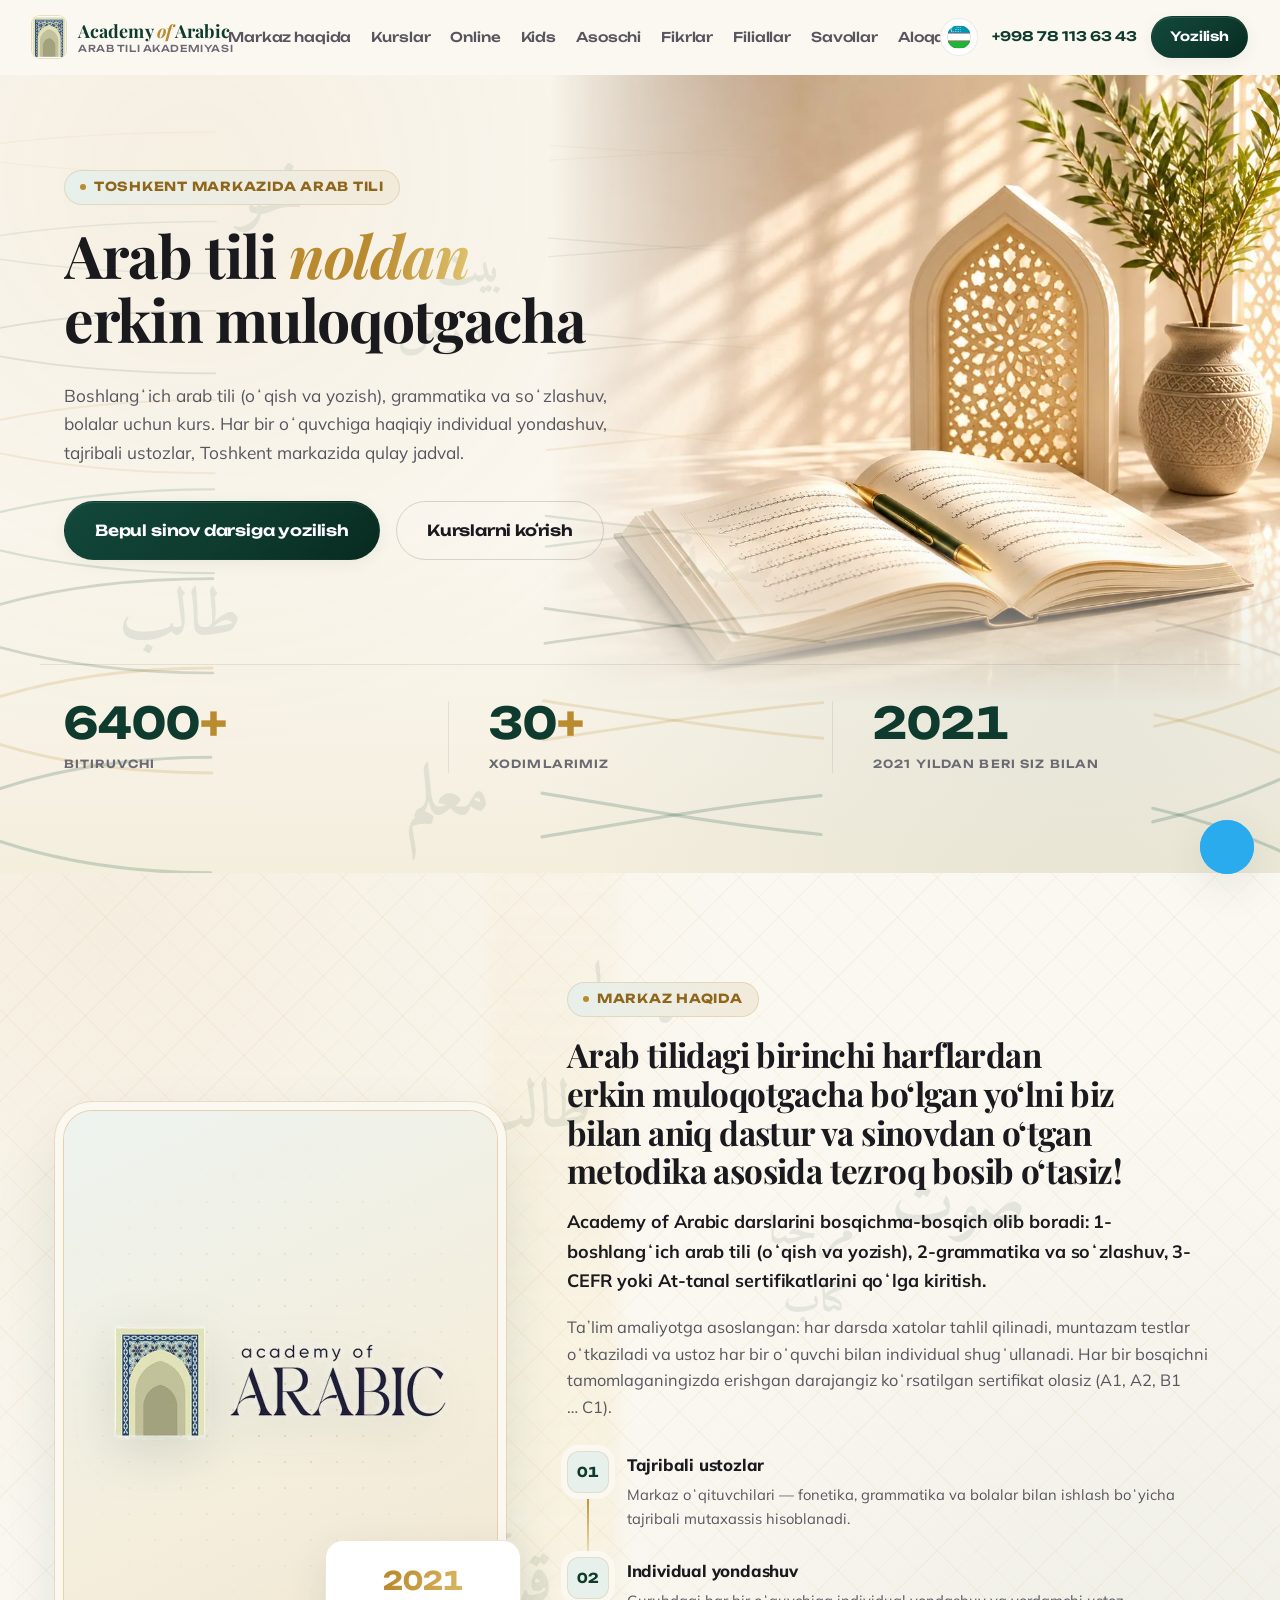
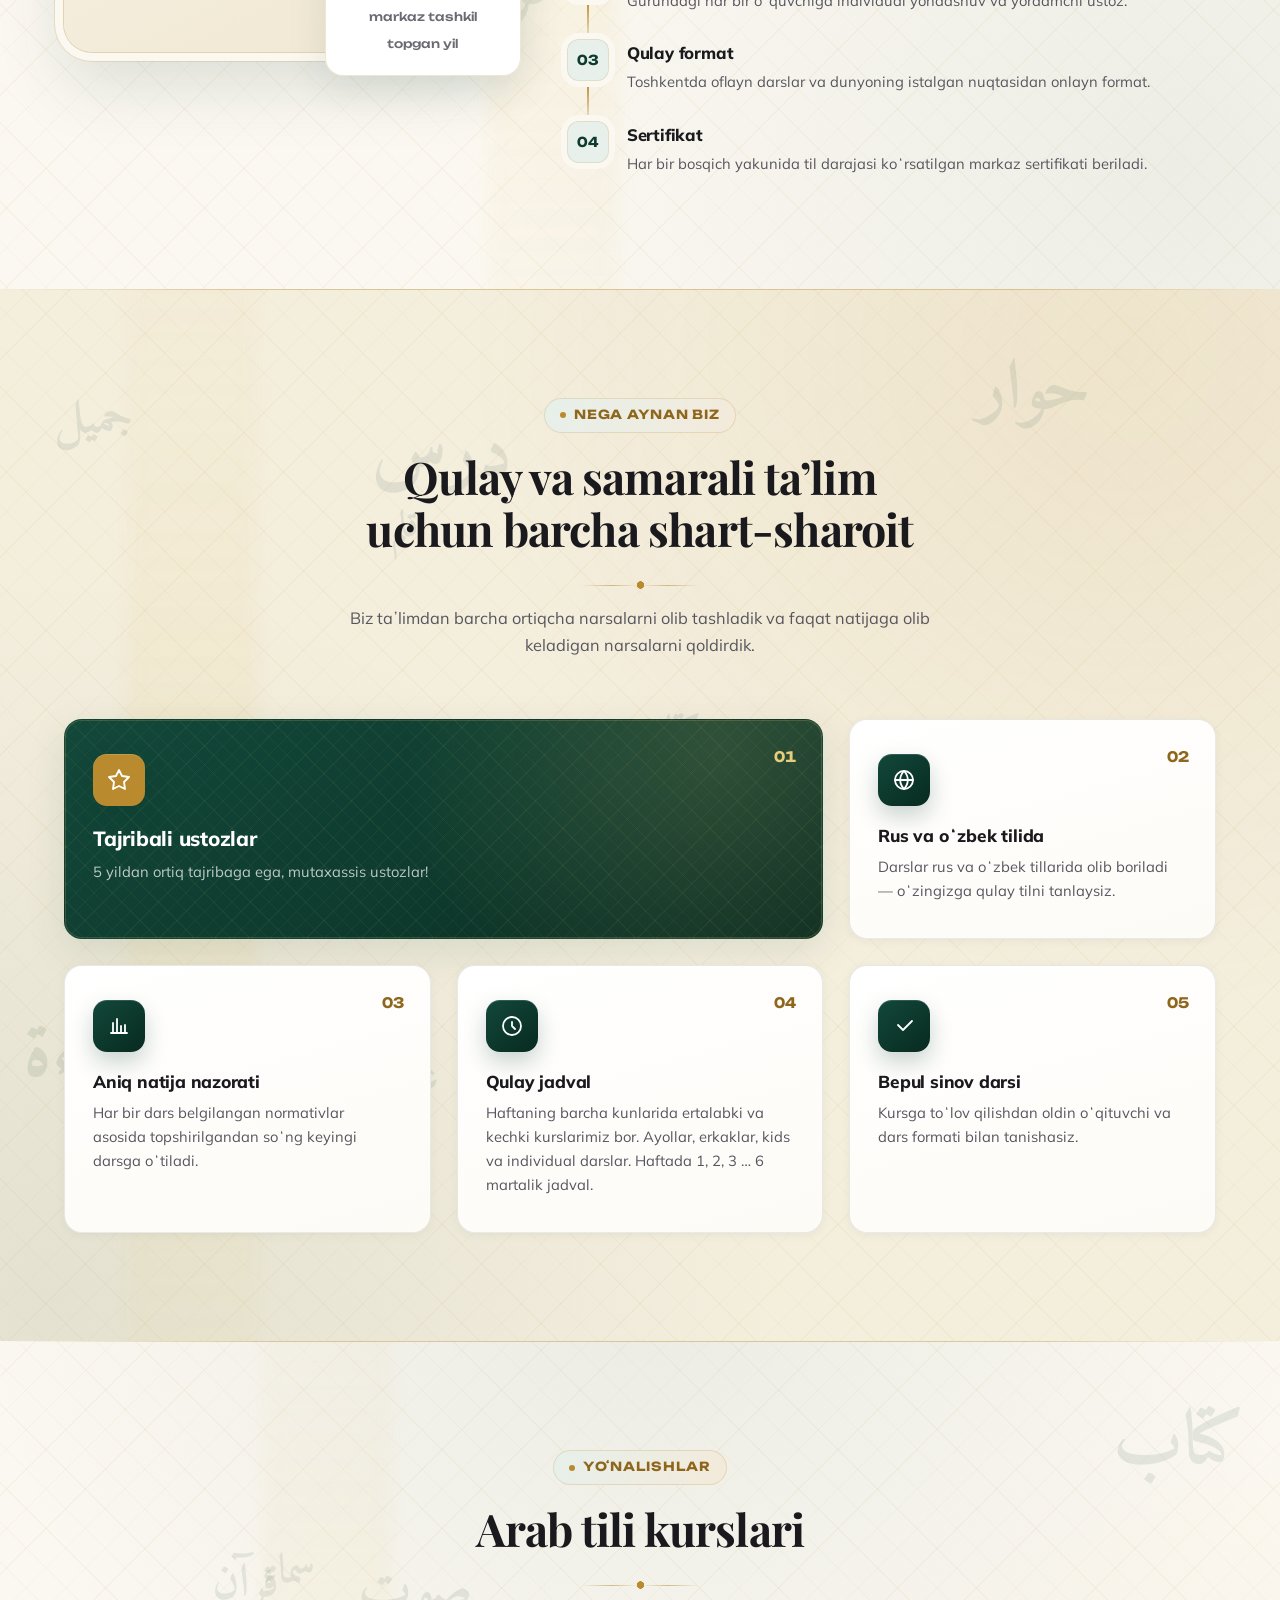
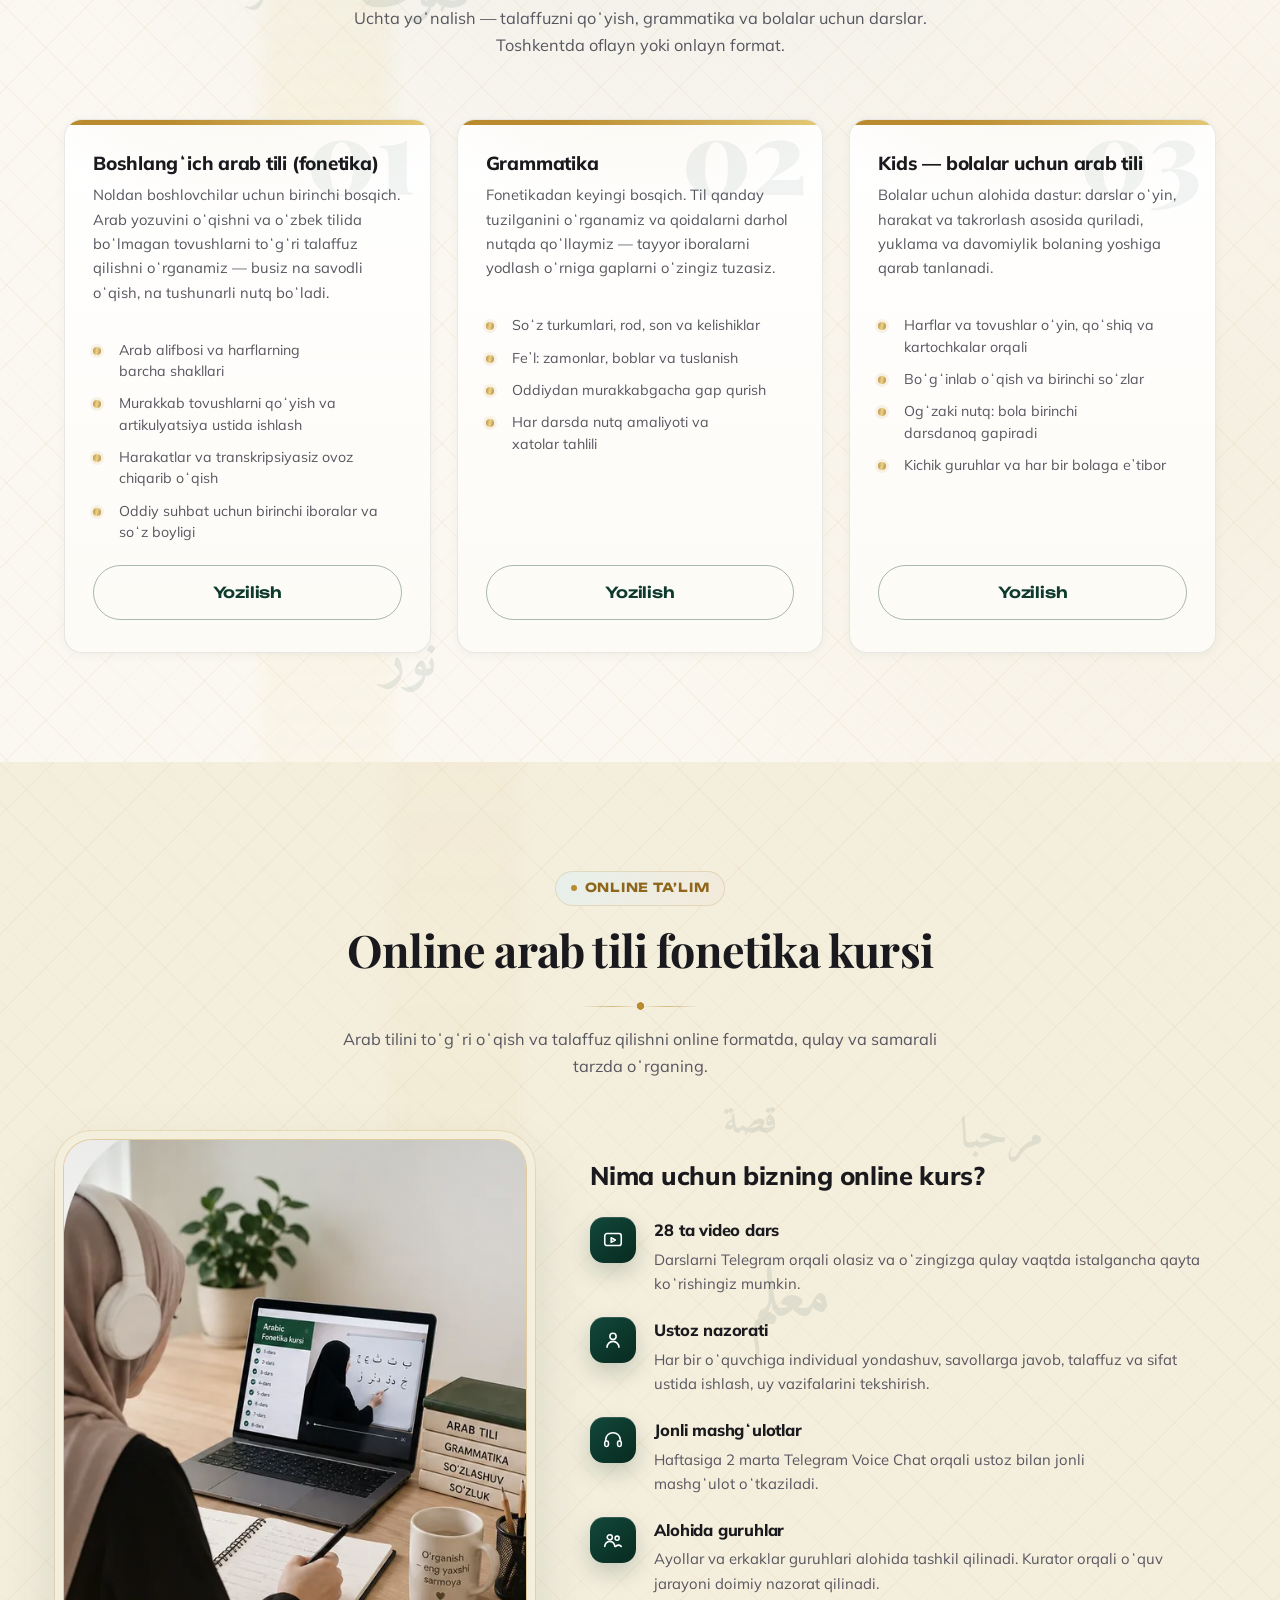
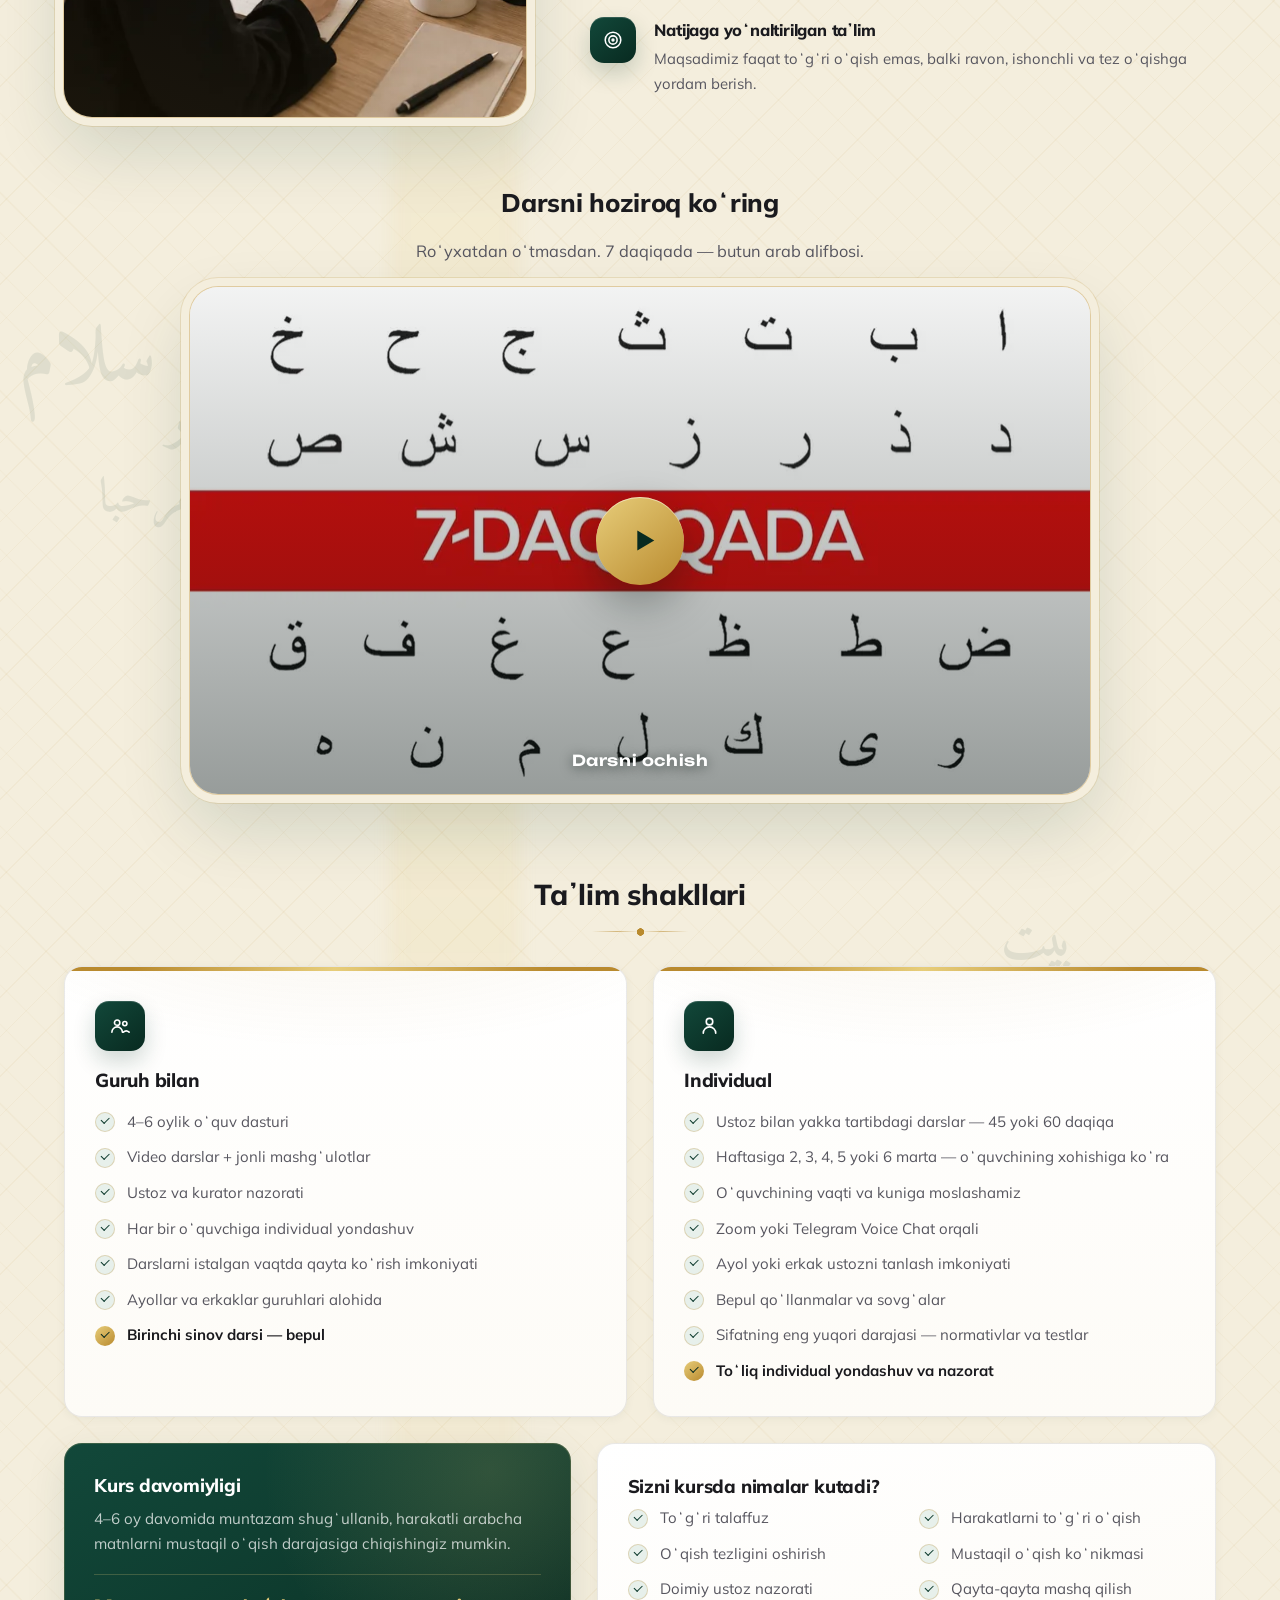
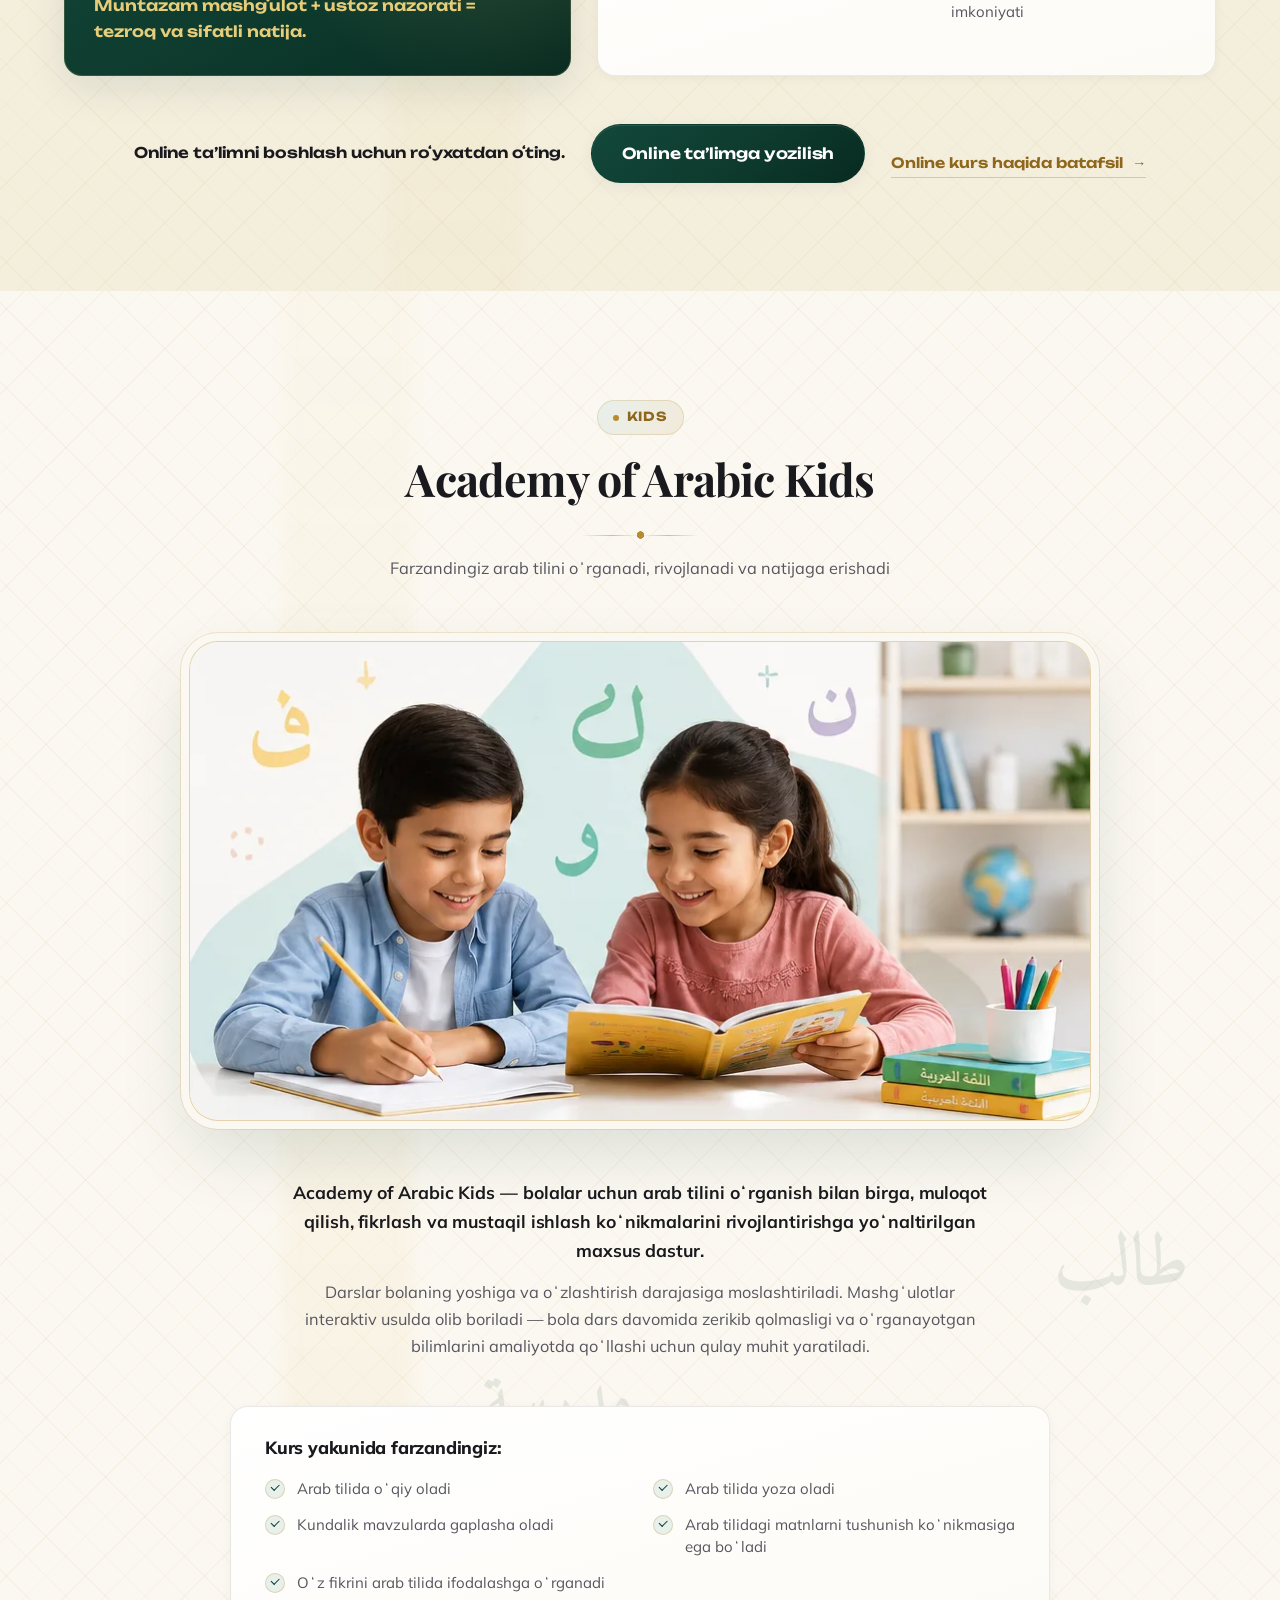
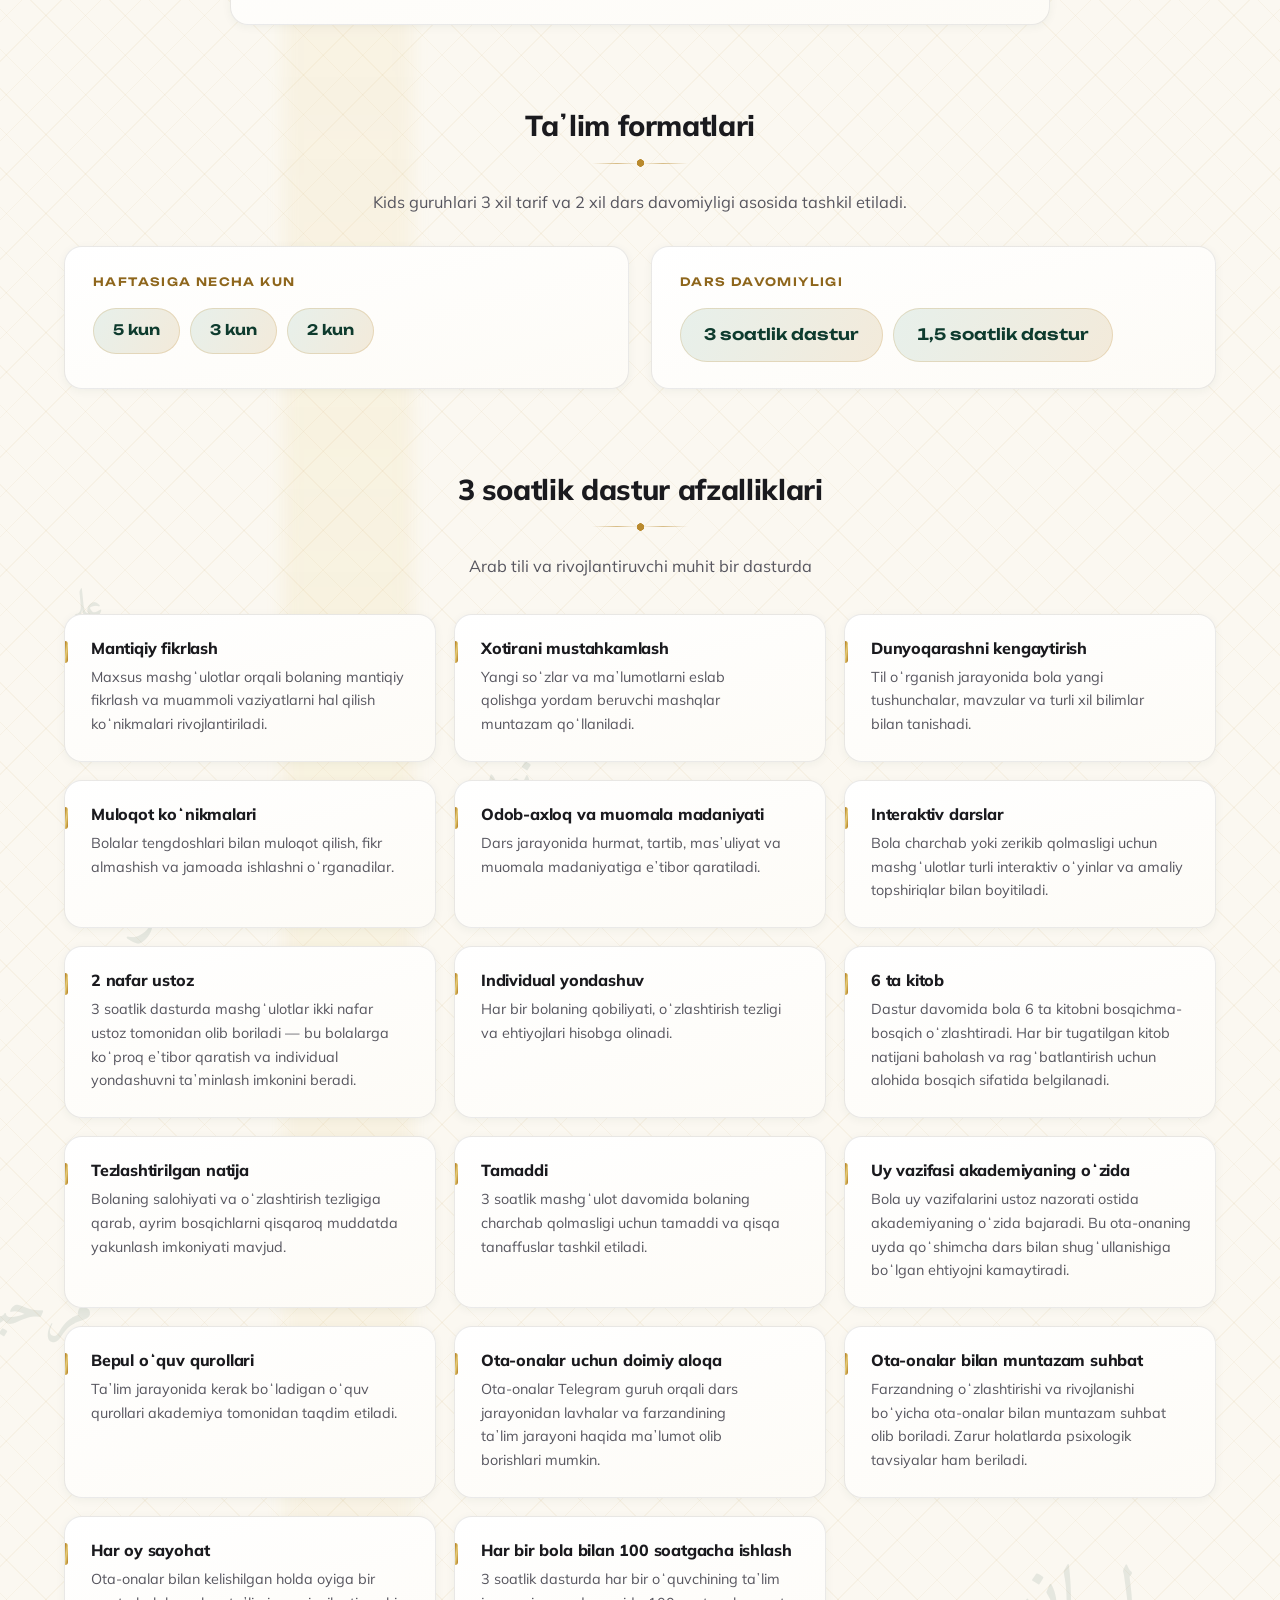
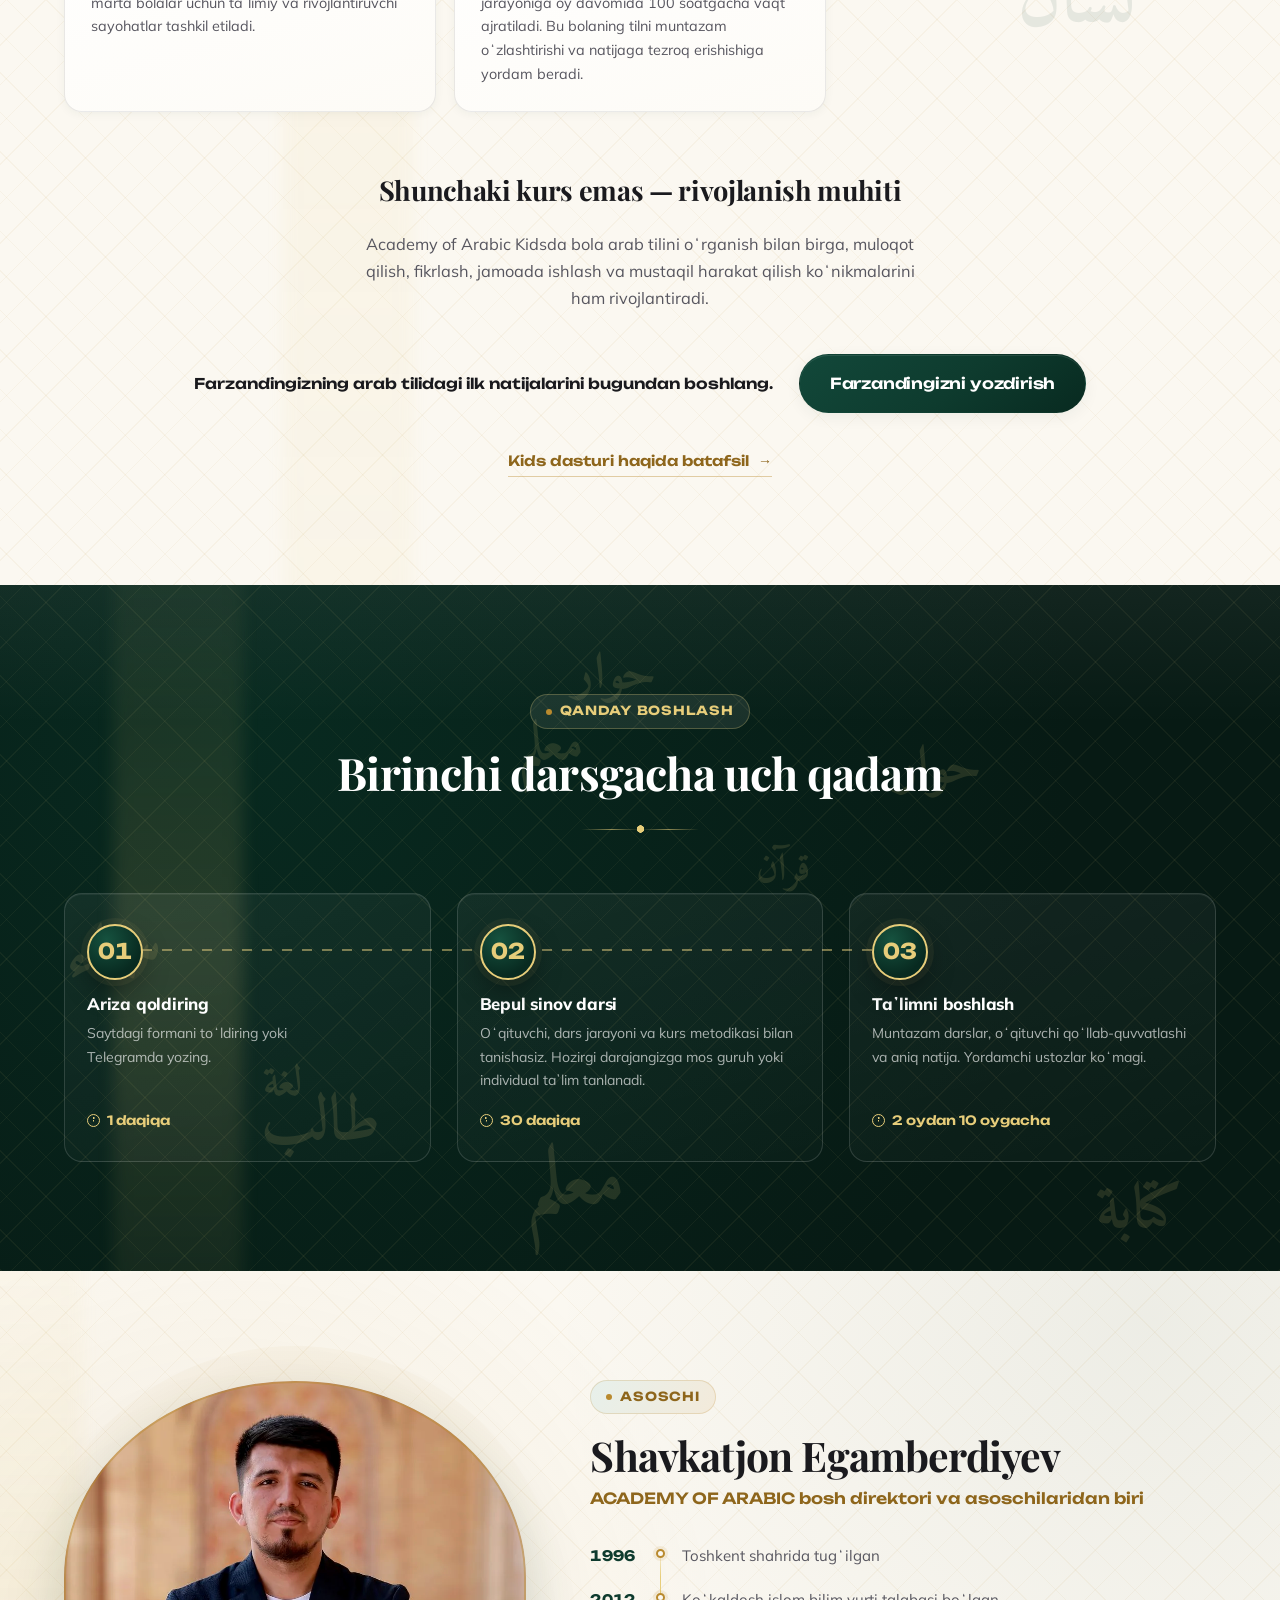
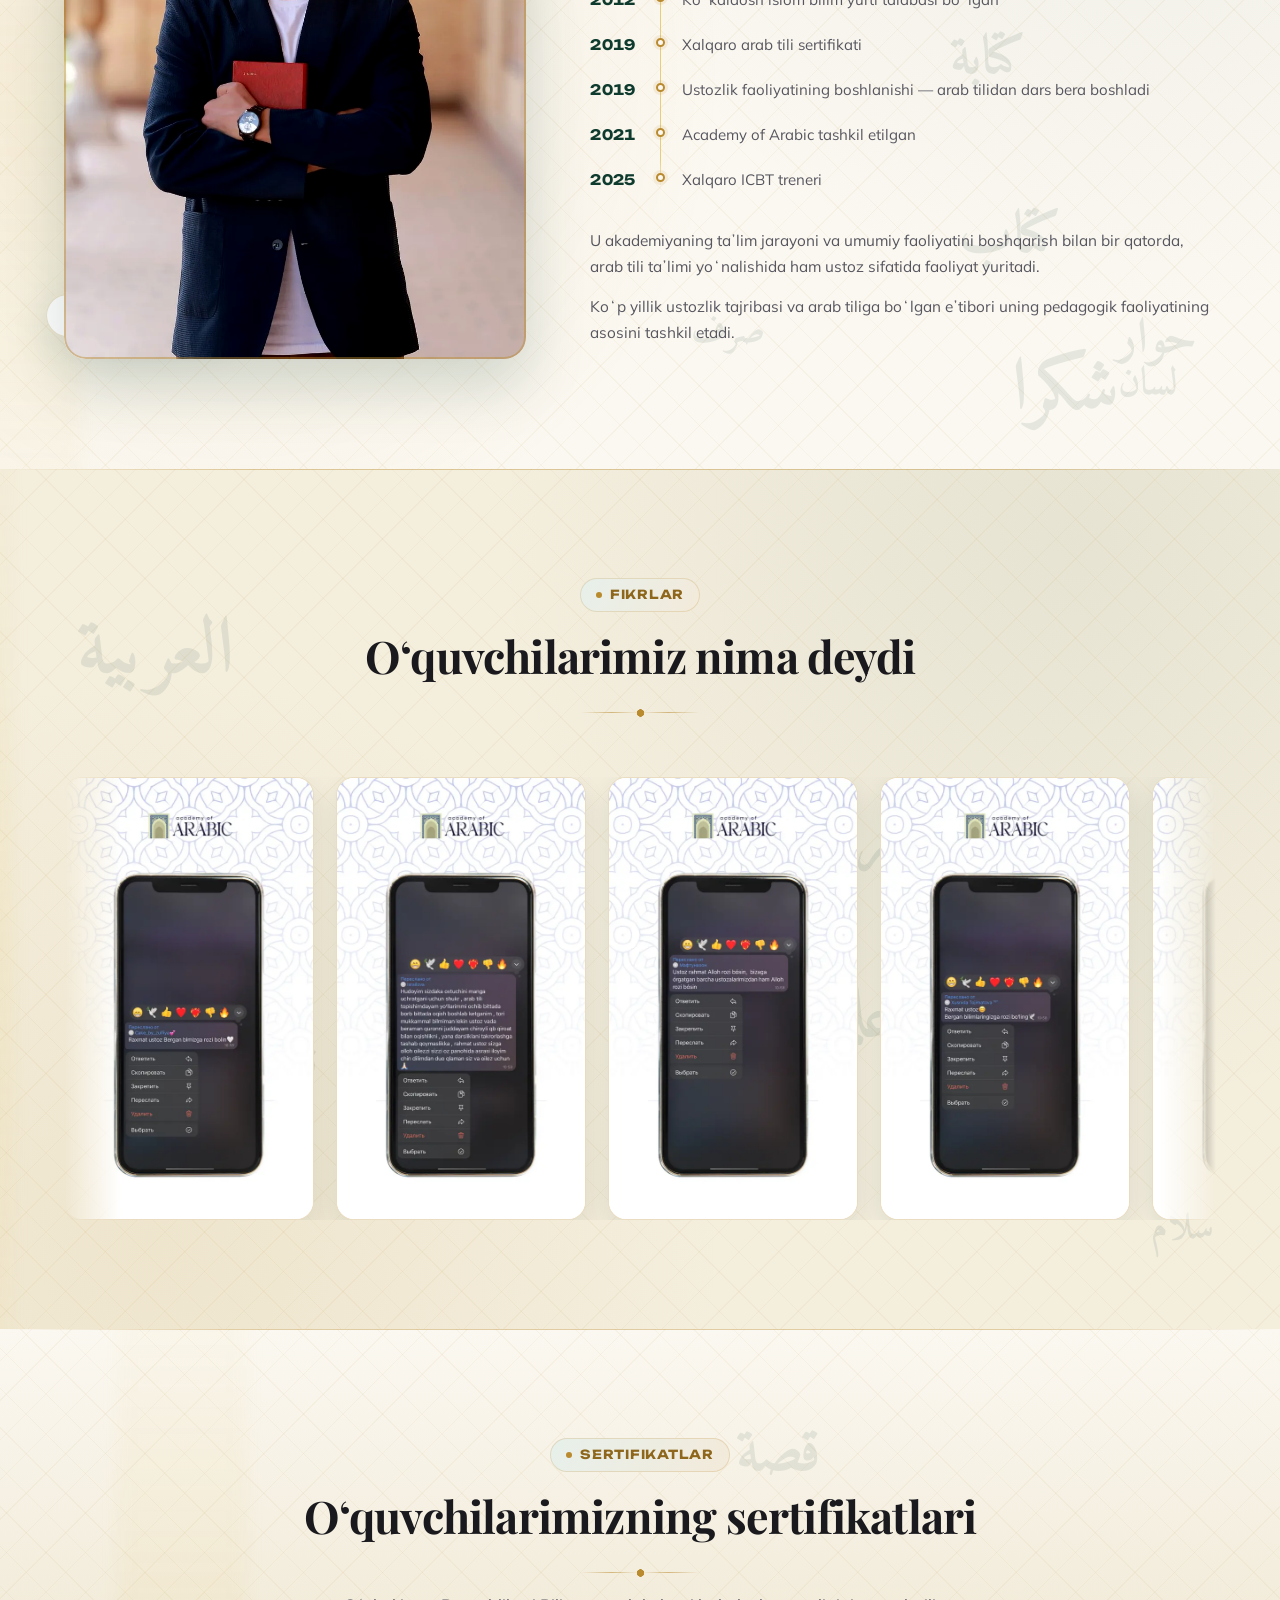
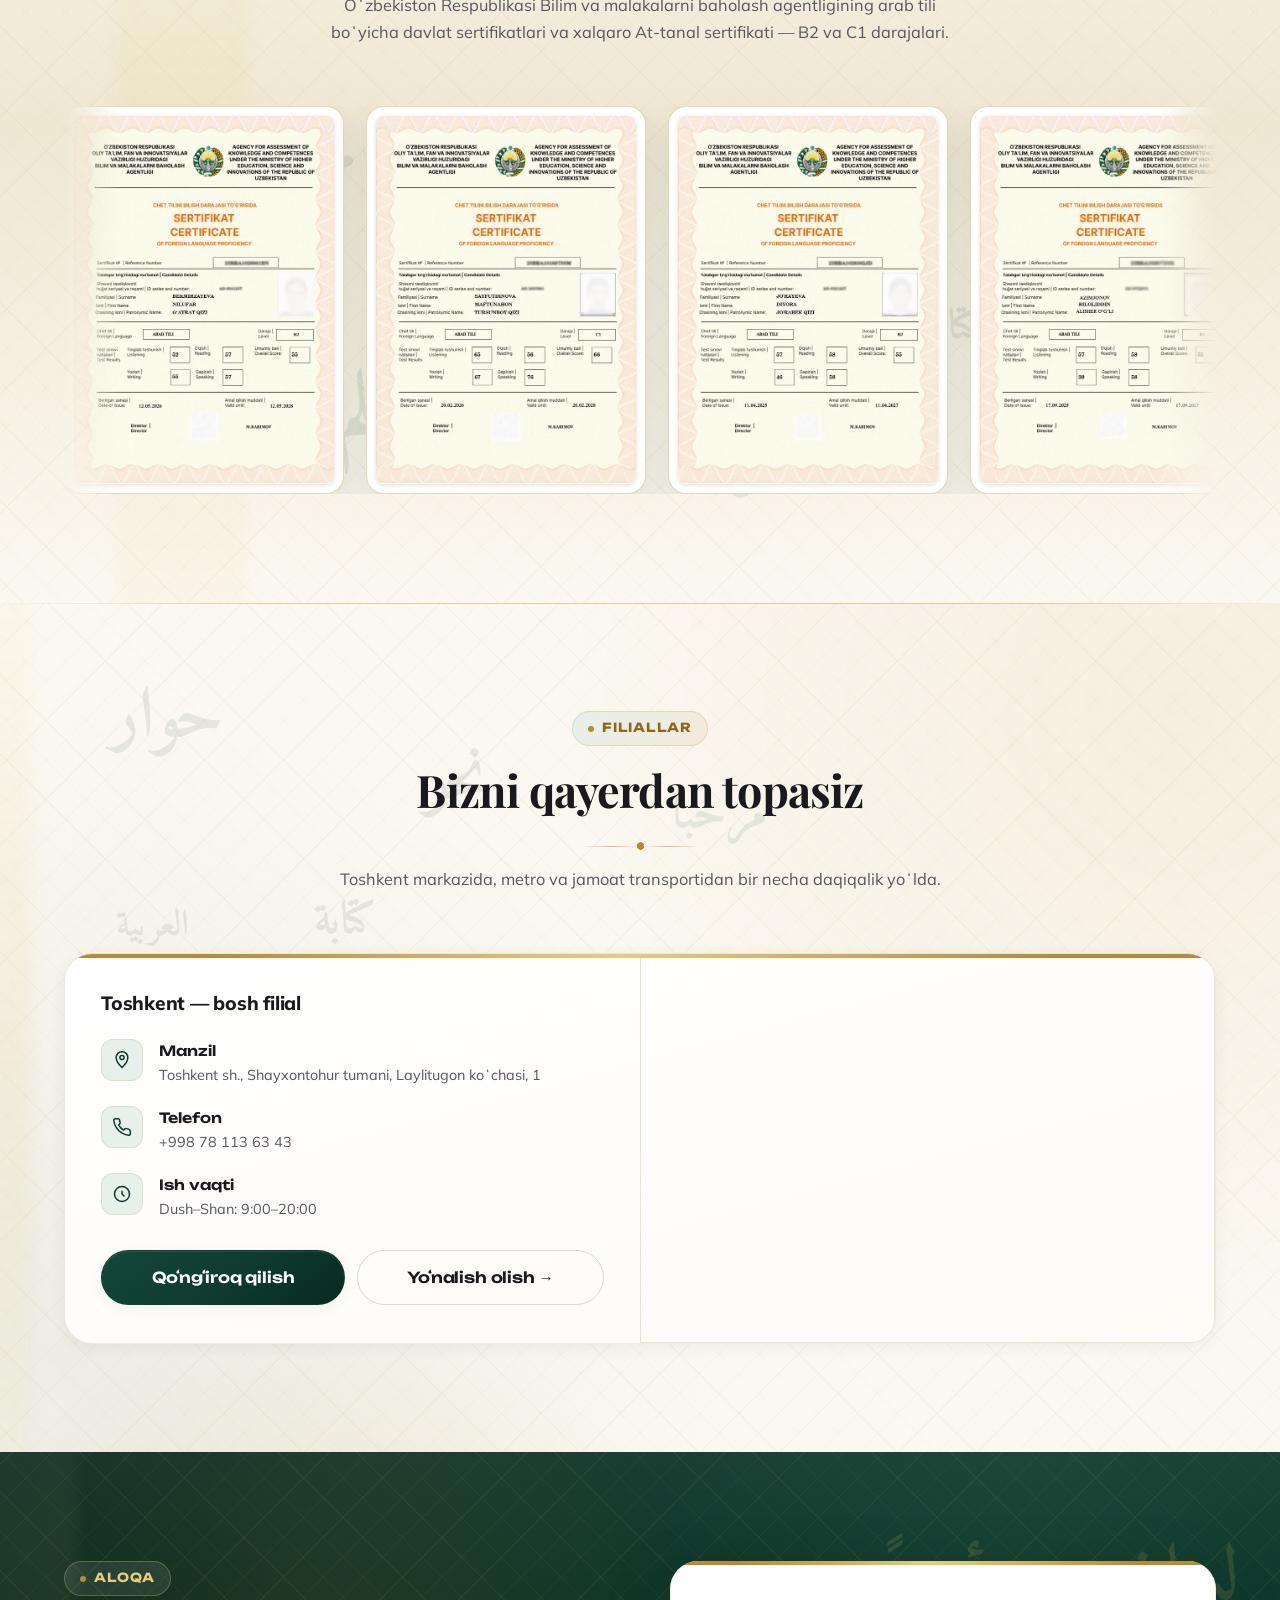
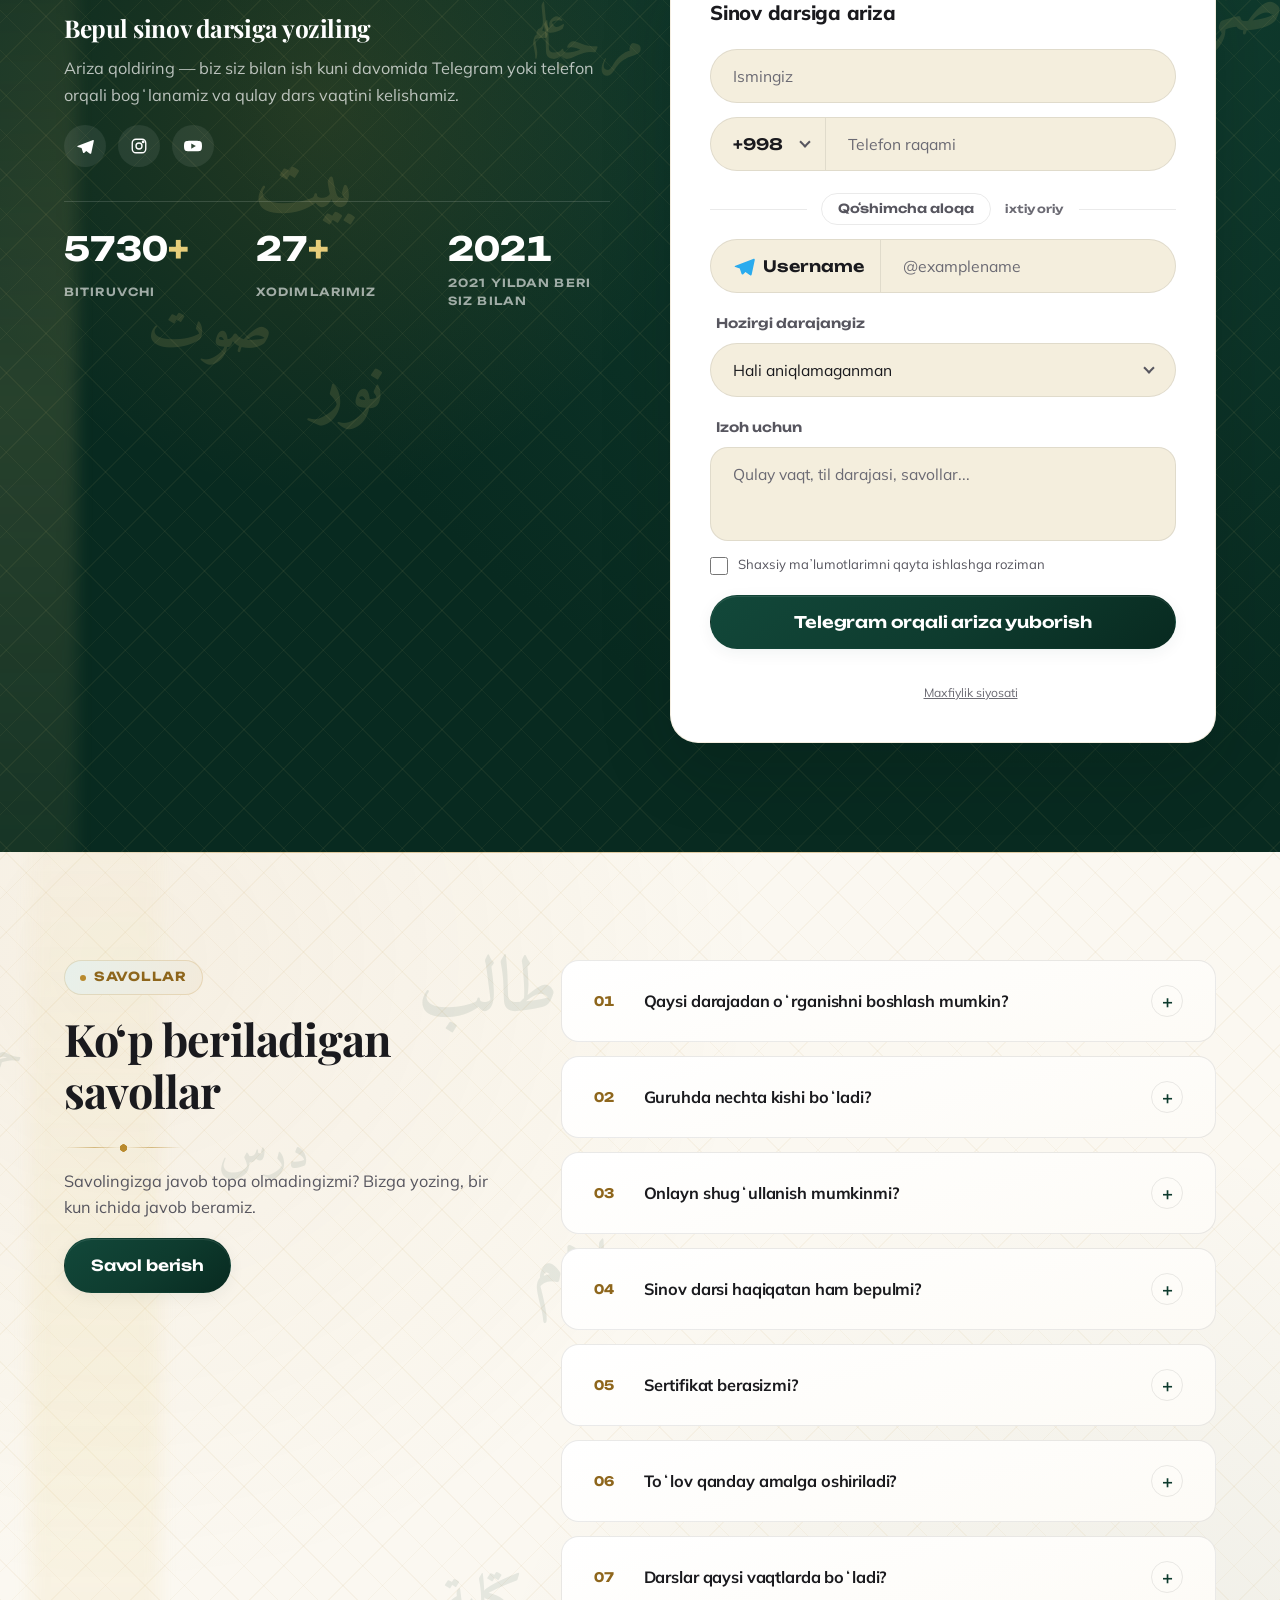
==== commit 5be90e98: "Answer the assistants that are already sending enquiries An enquiry arrived today carrying "Manba: c" ====
--- a/ar/index.html
+++ b/ar/index.html
@@ -99,6 +99,18 @@
         "uz",
         "ru"
       ],
+      "slogan": "Arab tilini 0 dan — davlat ruhsatnomasi bilan",
+      "numberOfStudents": 6400,
+      "hasCredential": {
+        "@type": "EducationalOccupationalCredential",
+        "credentialCategory": "Davlat ruhsatnomasi (tasdiqnoma)",
+        "identifier": "016923",
+        "dateCreated": "2021-12-09",
+        "recognizedBy": {
+          "@type": "GovernmentOrganization",
+          "name": "Oʻzbekiston Respublikasi Vazirlar Mahkamasi huzuridagi Taʼlim sifatini nazorat qilish davlat inspeksiyasi"
+        }
+      },
       "founder": {
         "@id": "https://academy-of-arabic.uz/#director"
       },
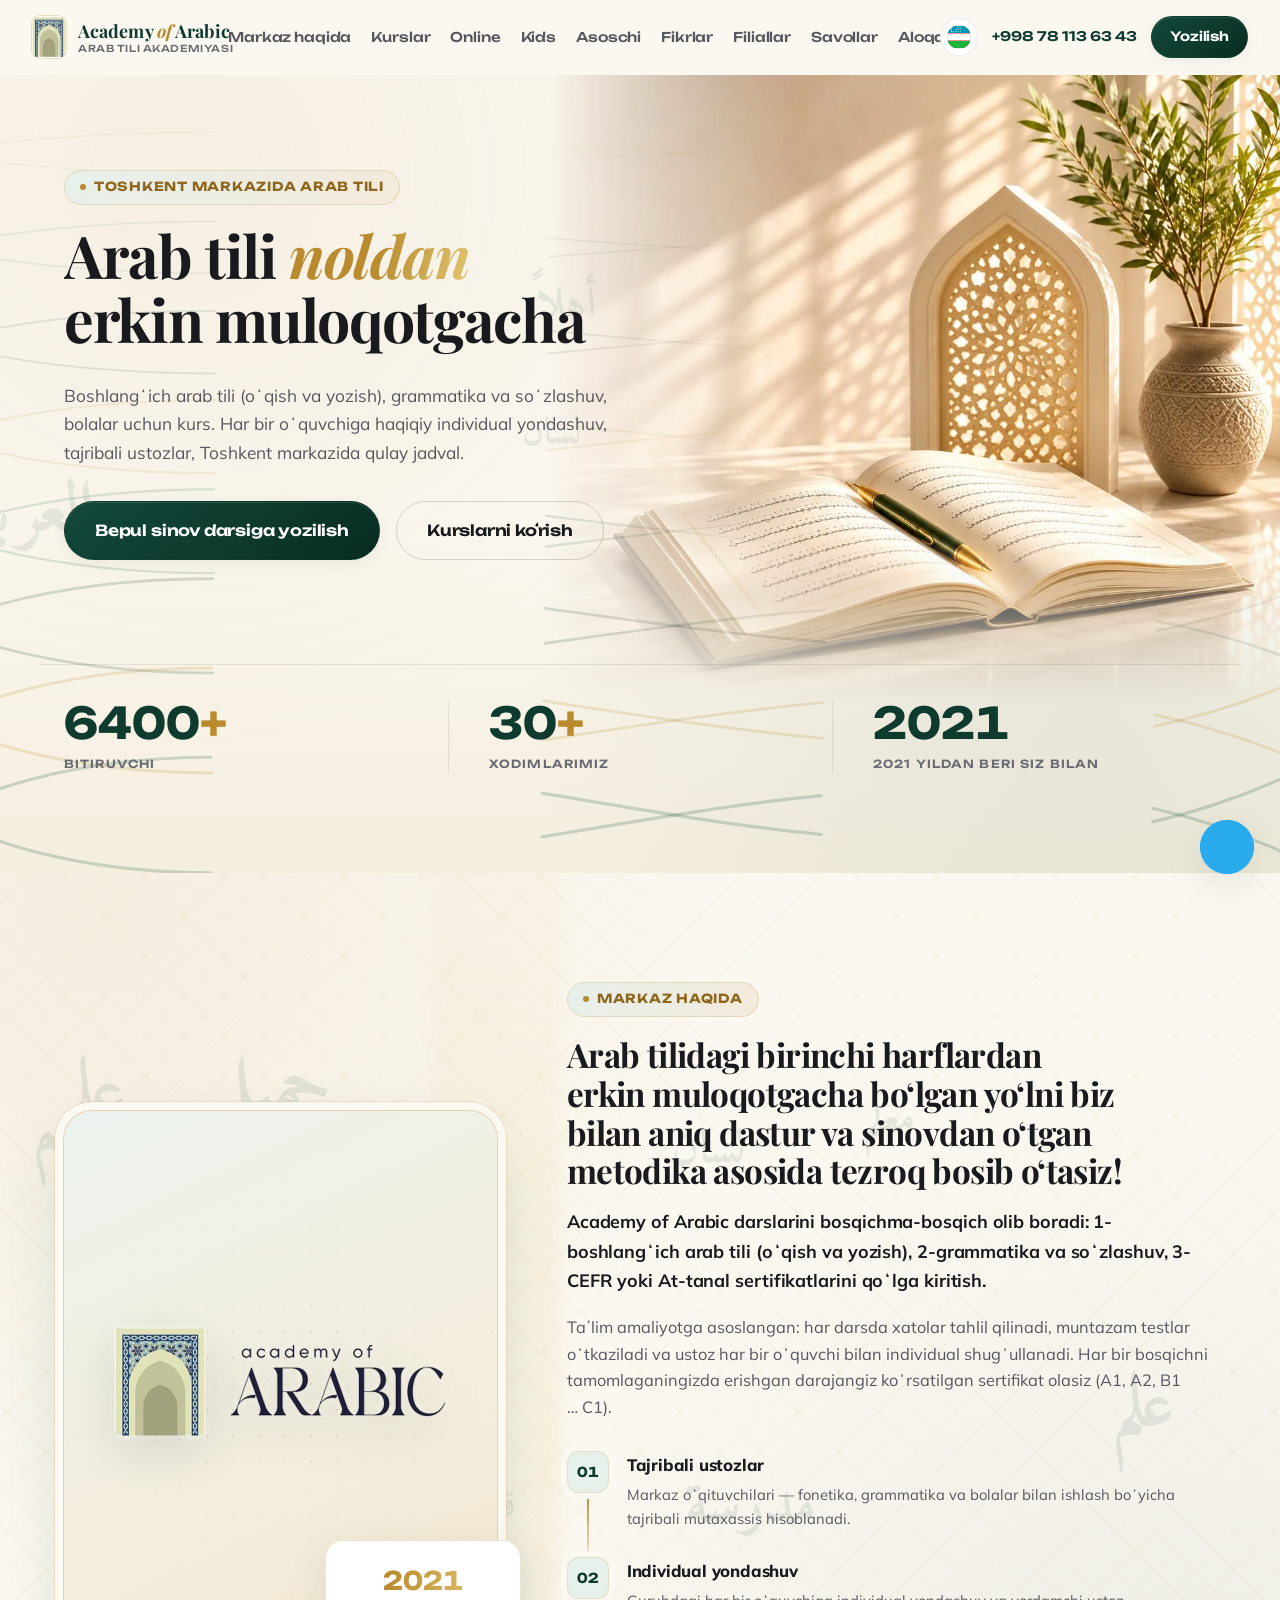
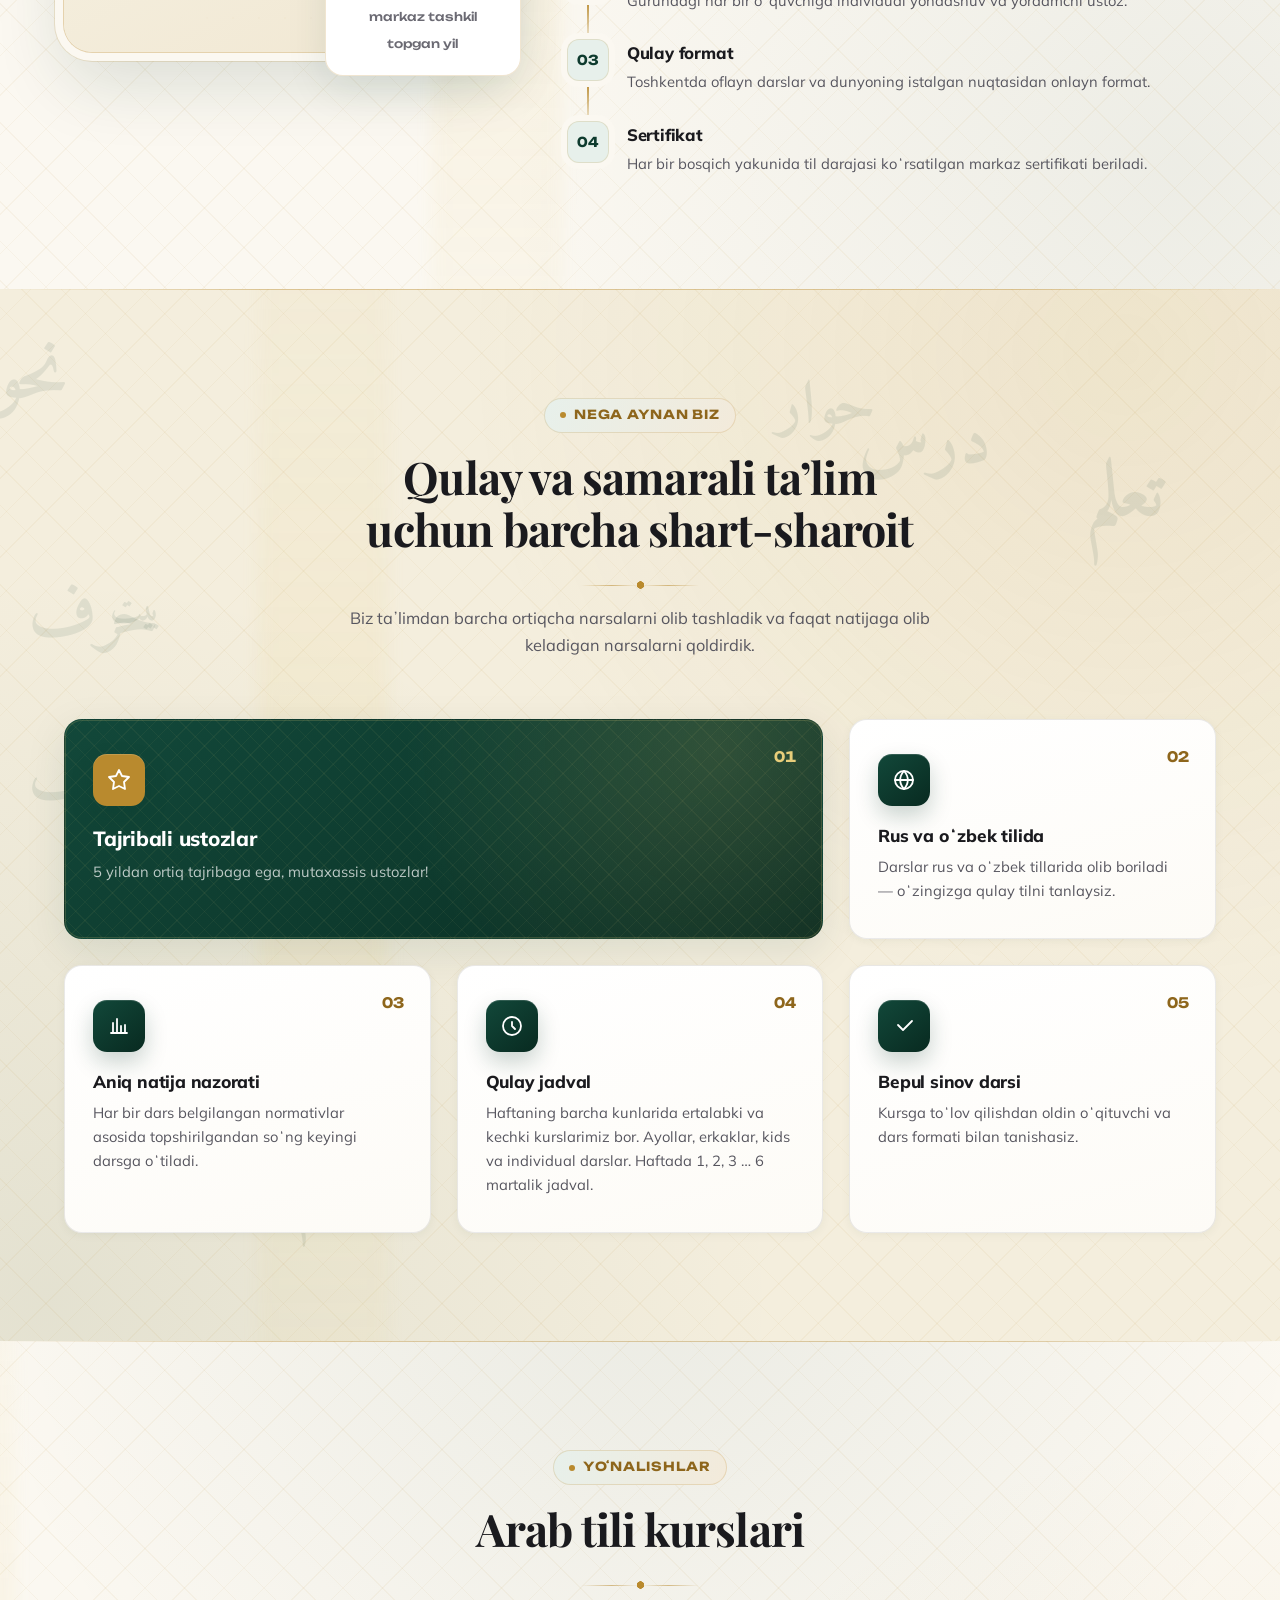
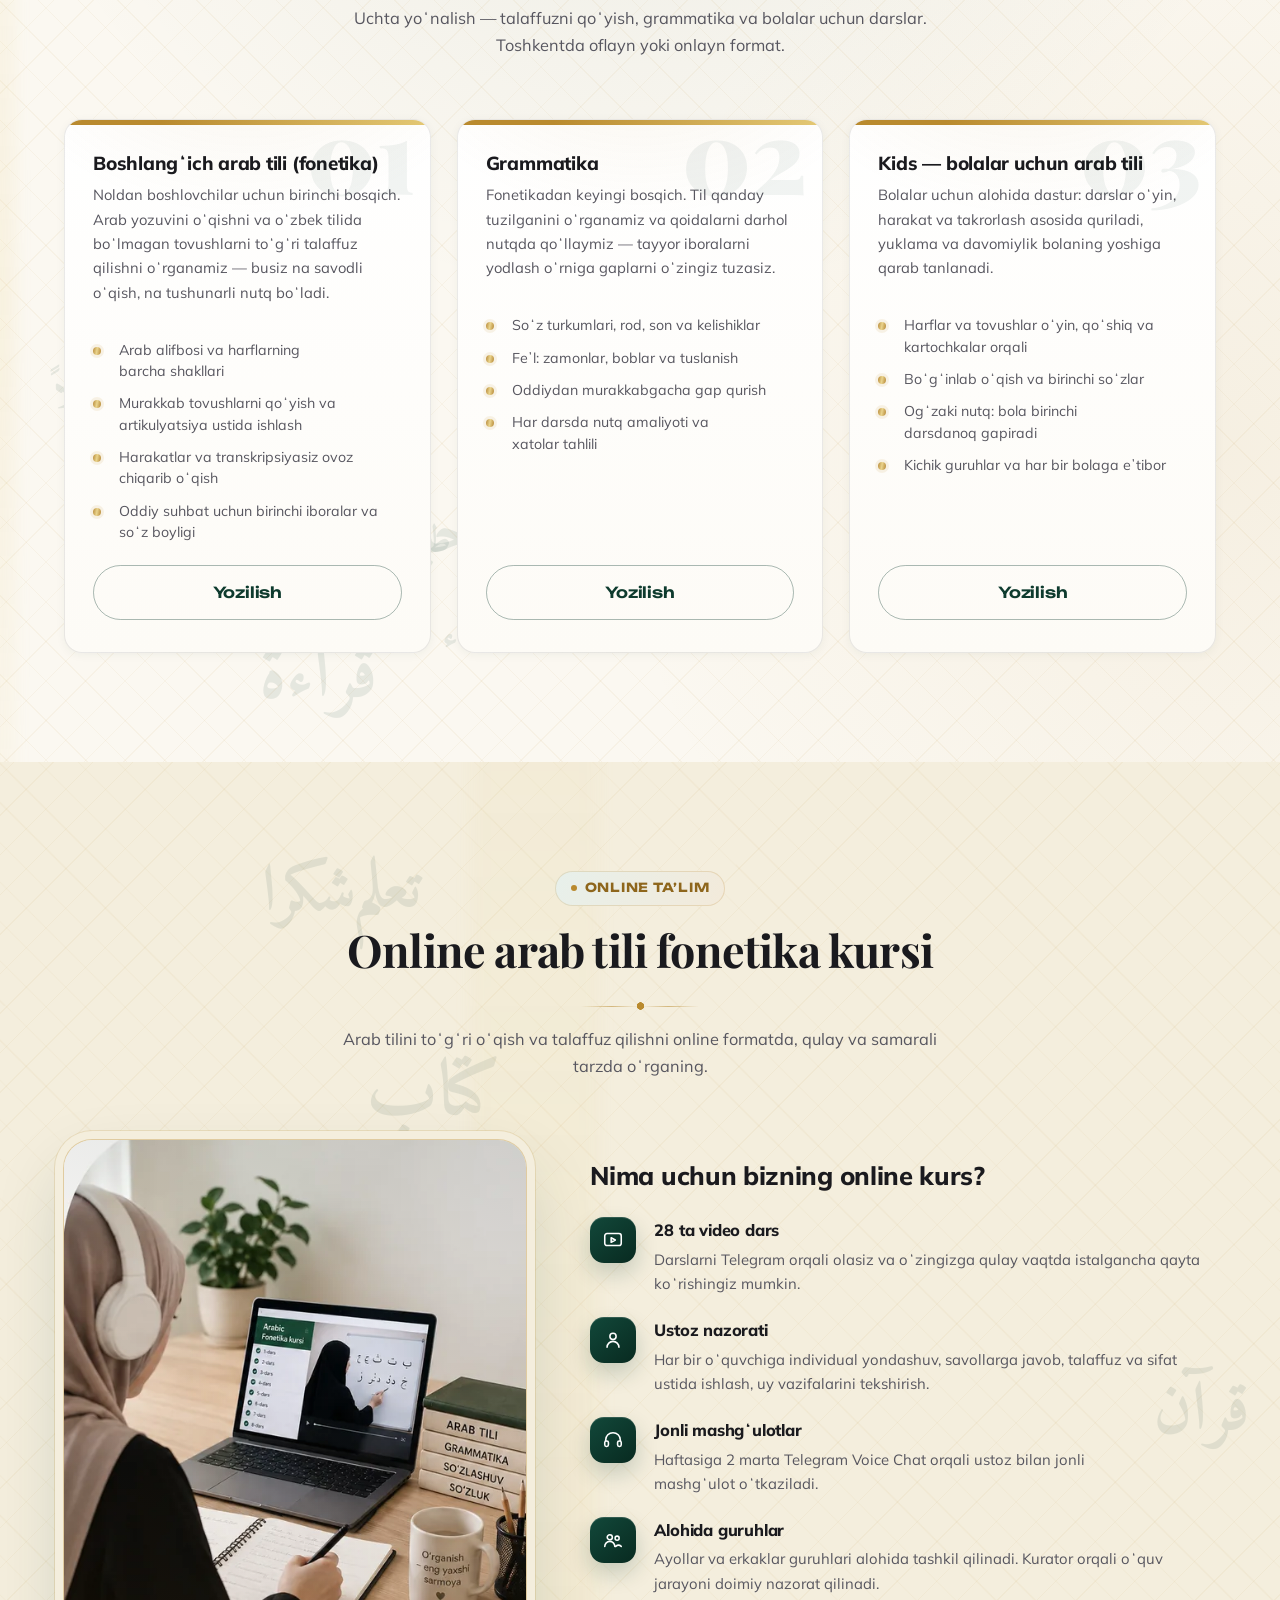
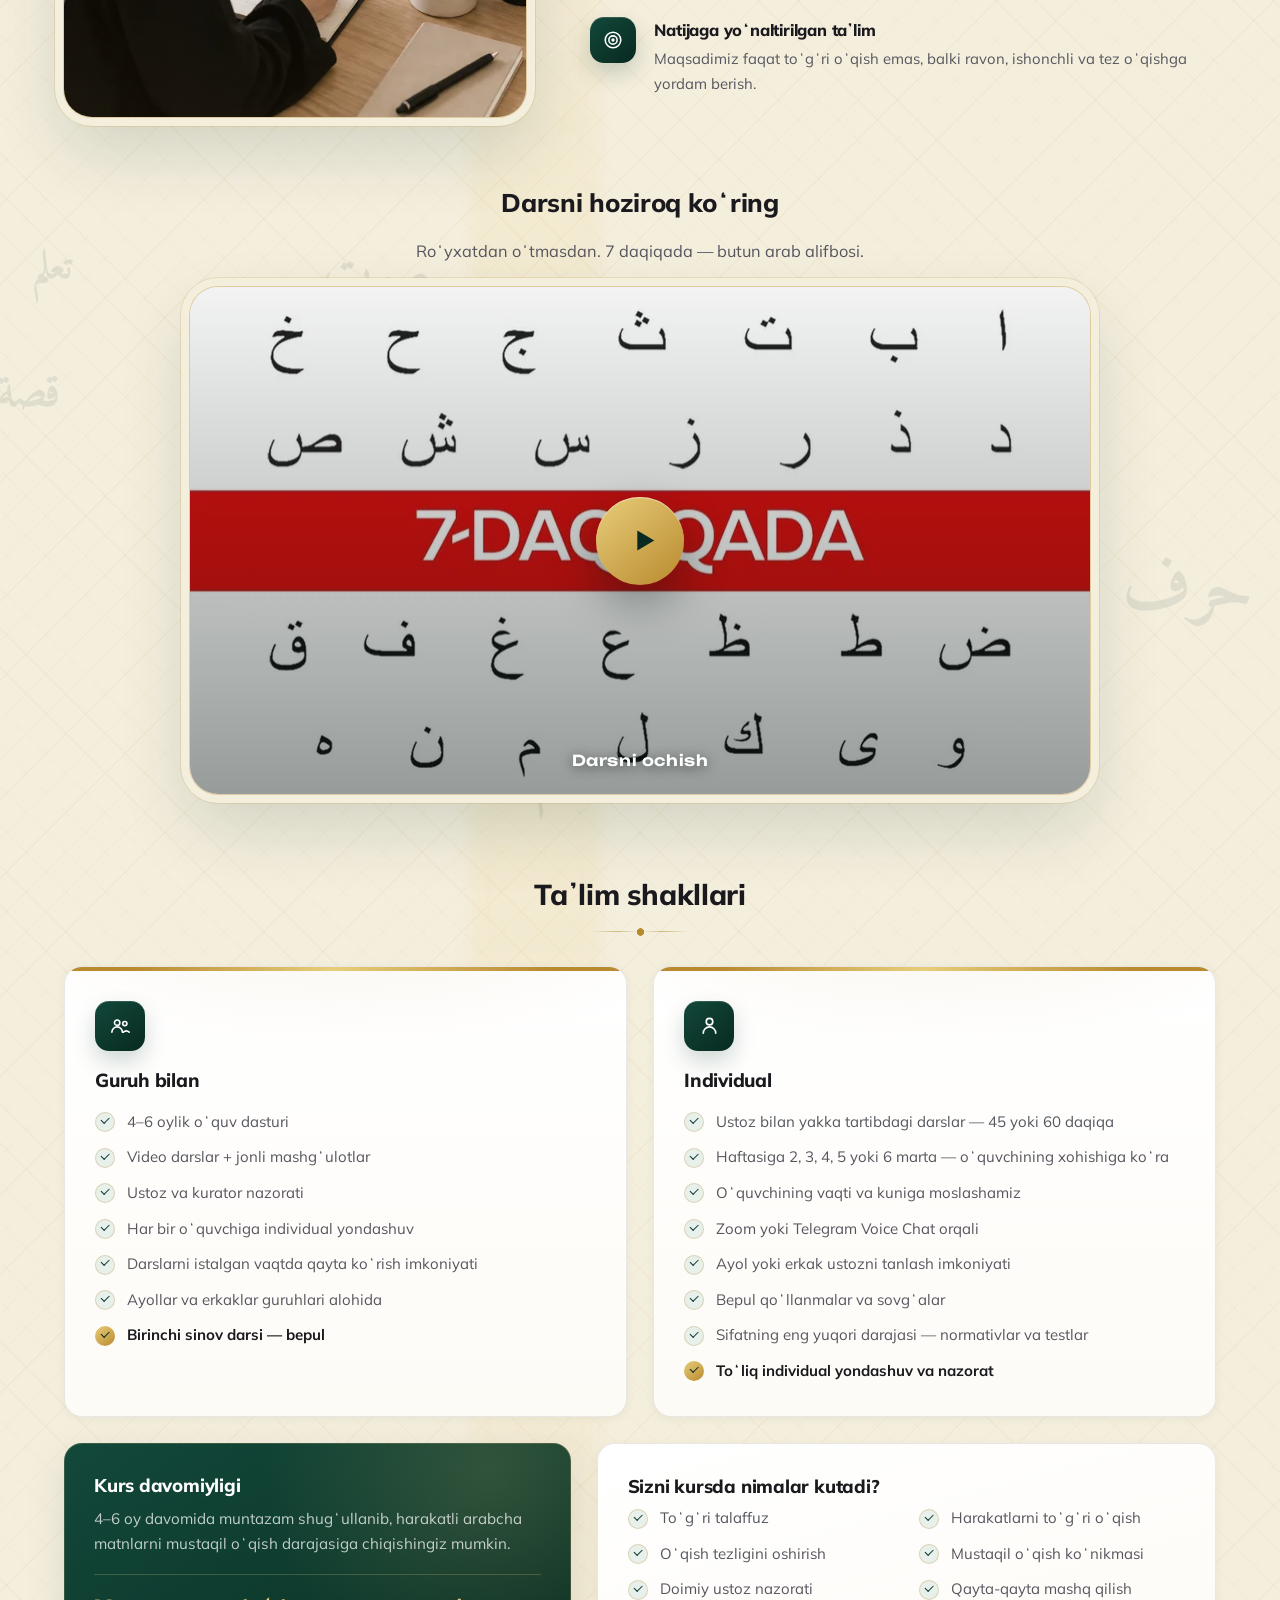
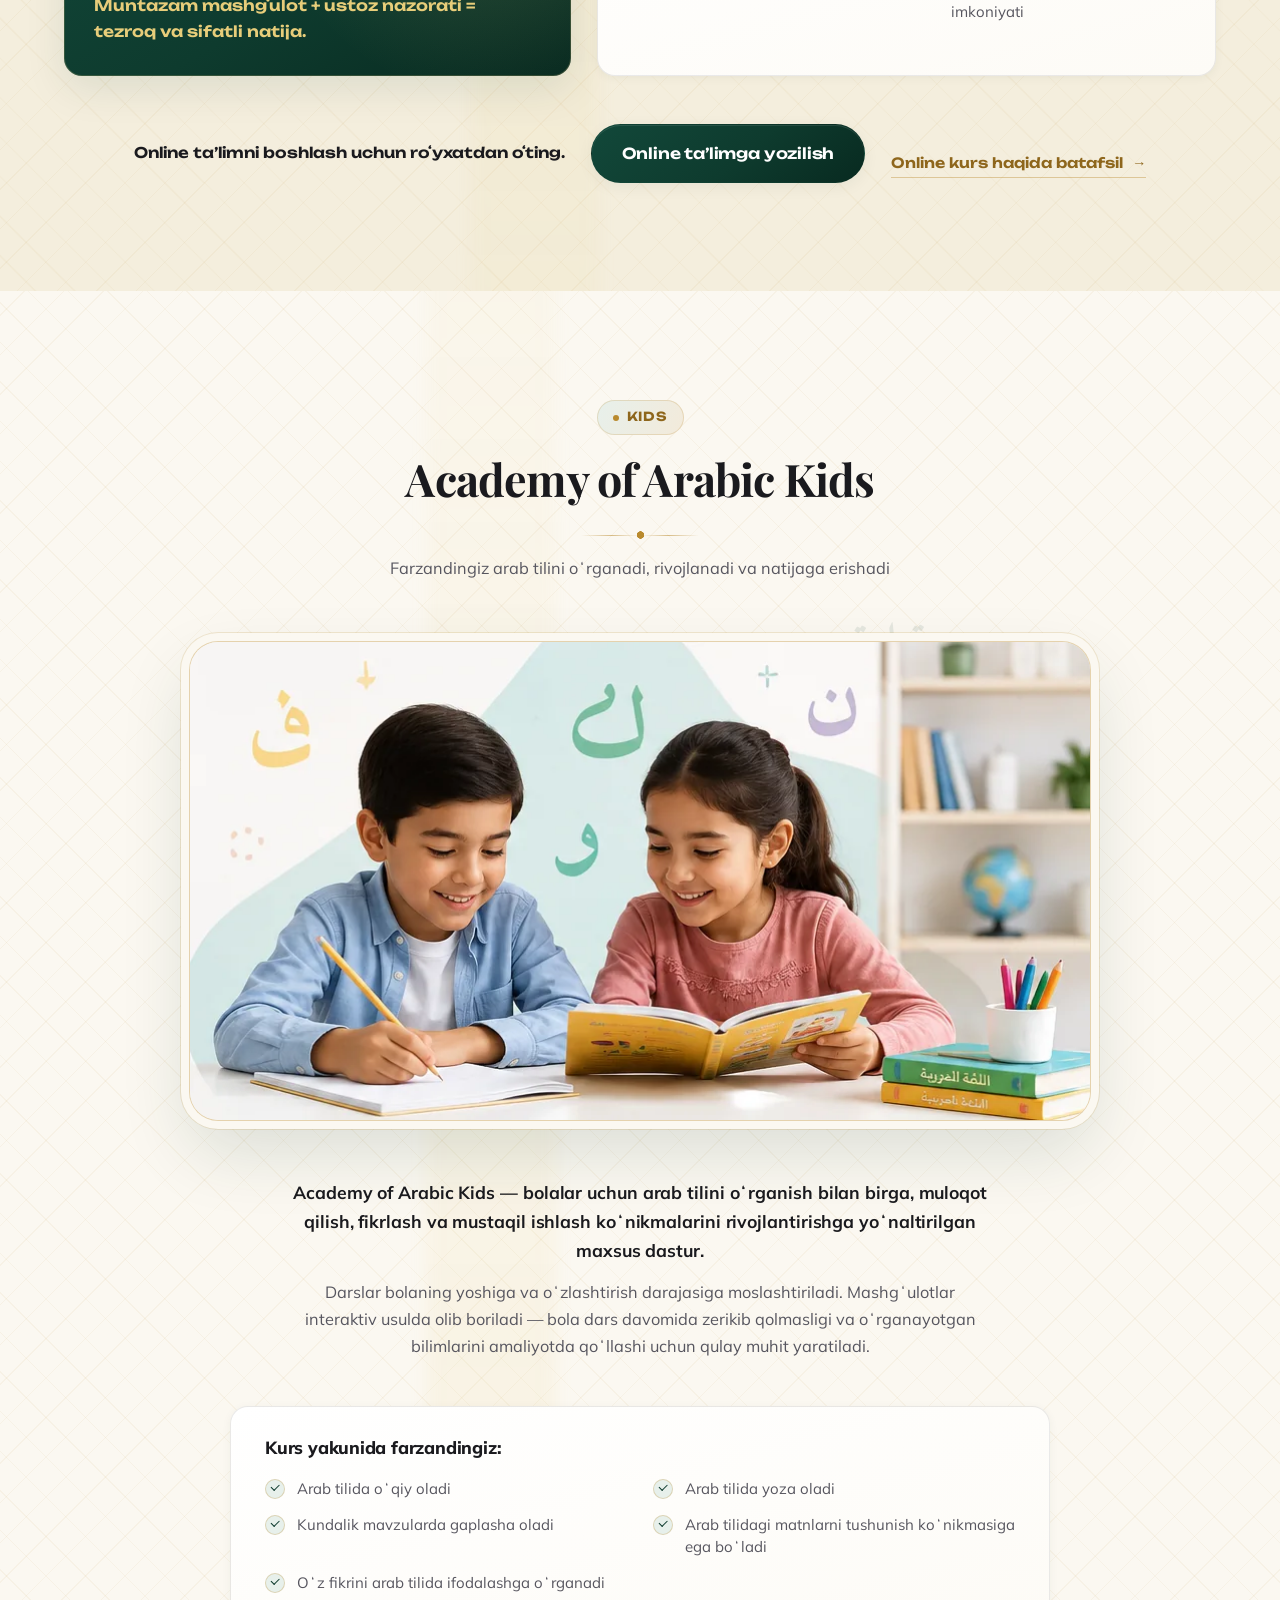
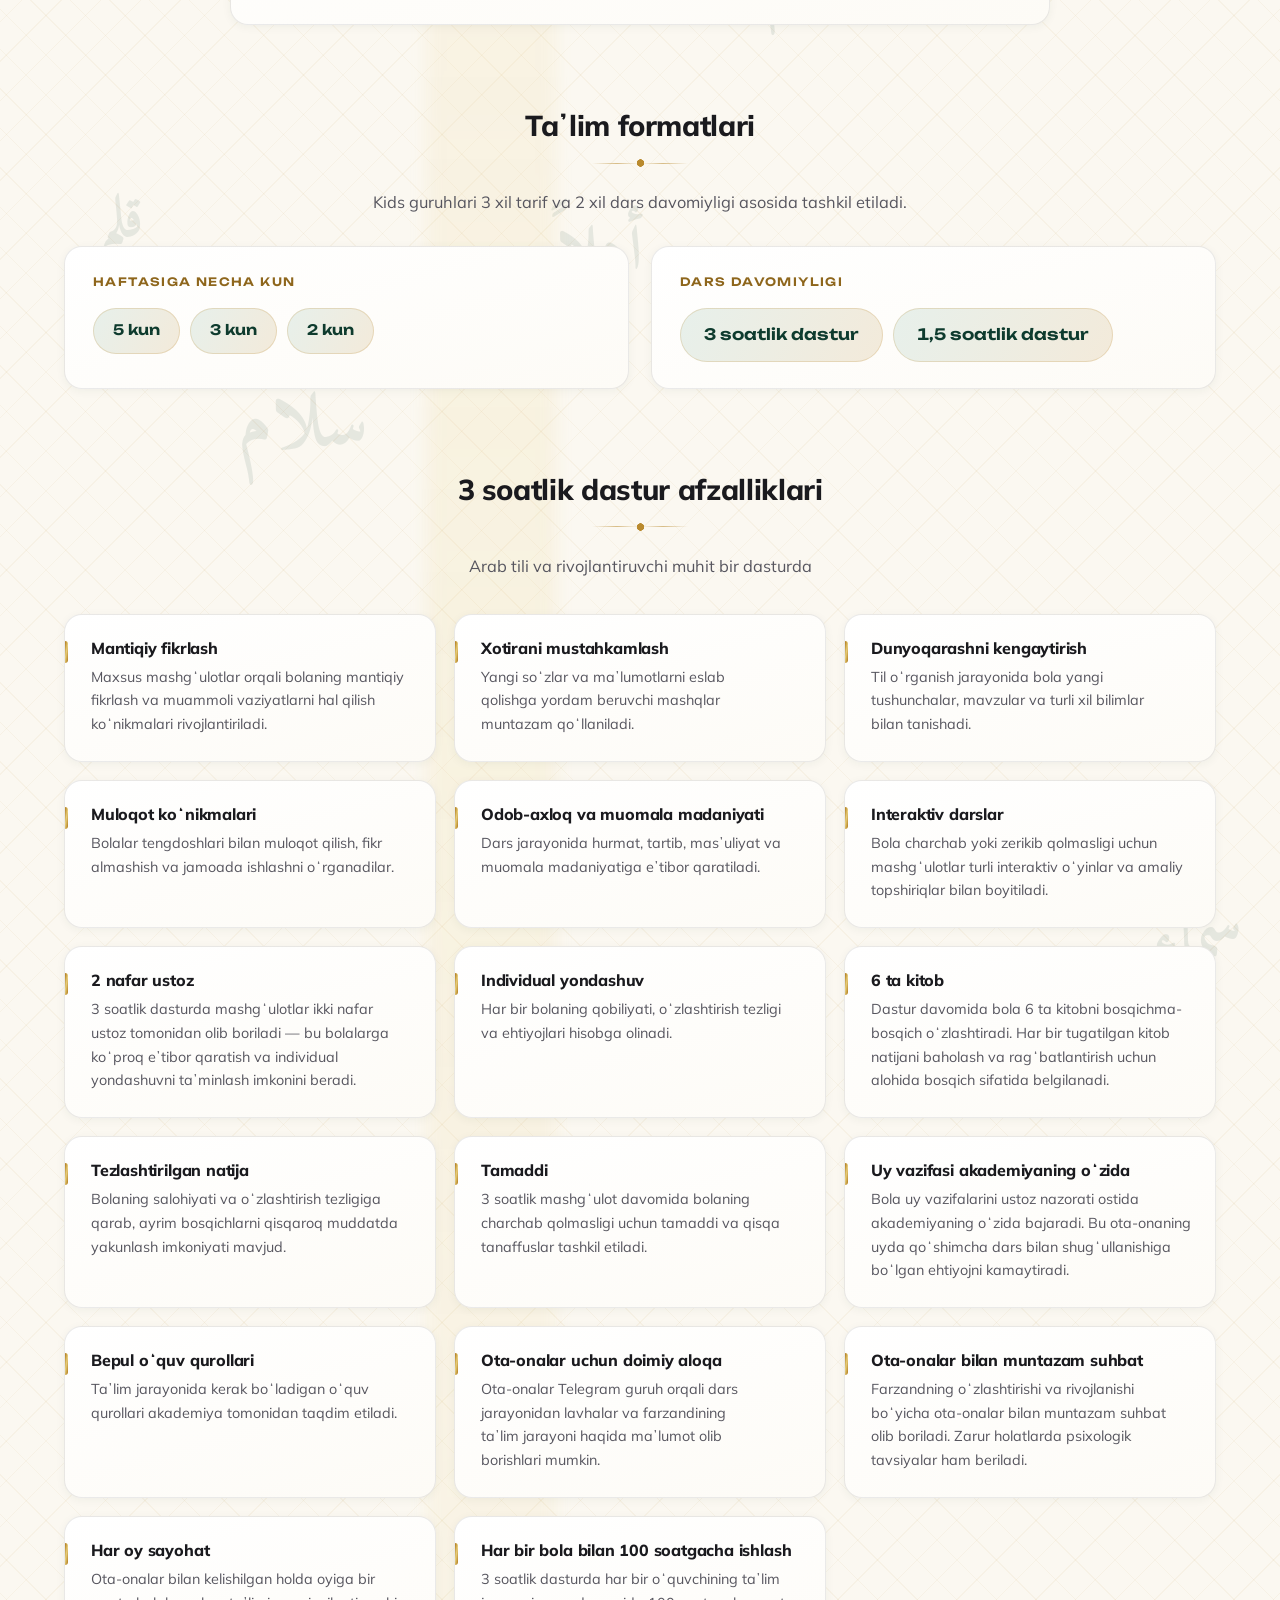
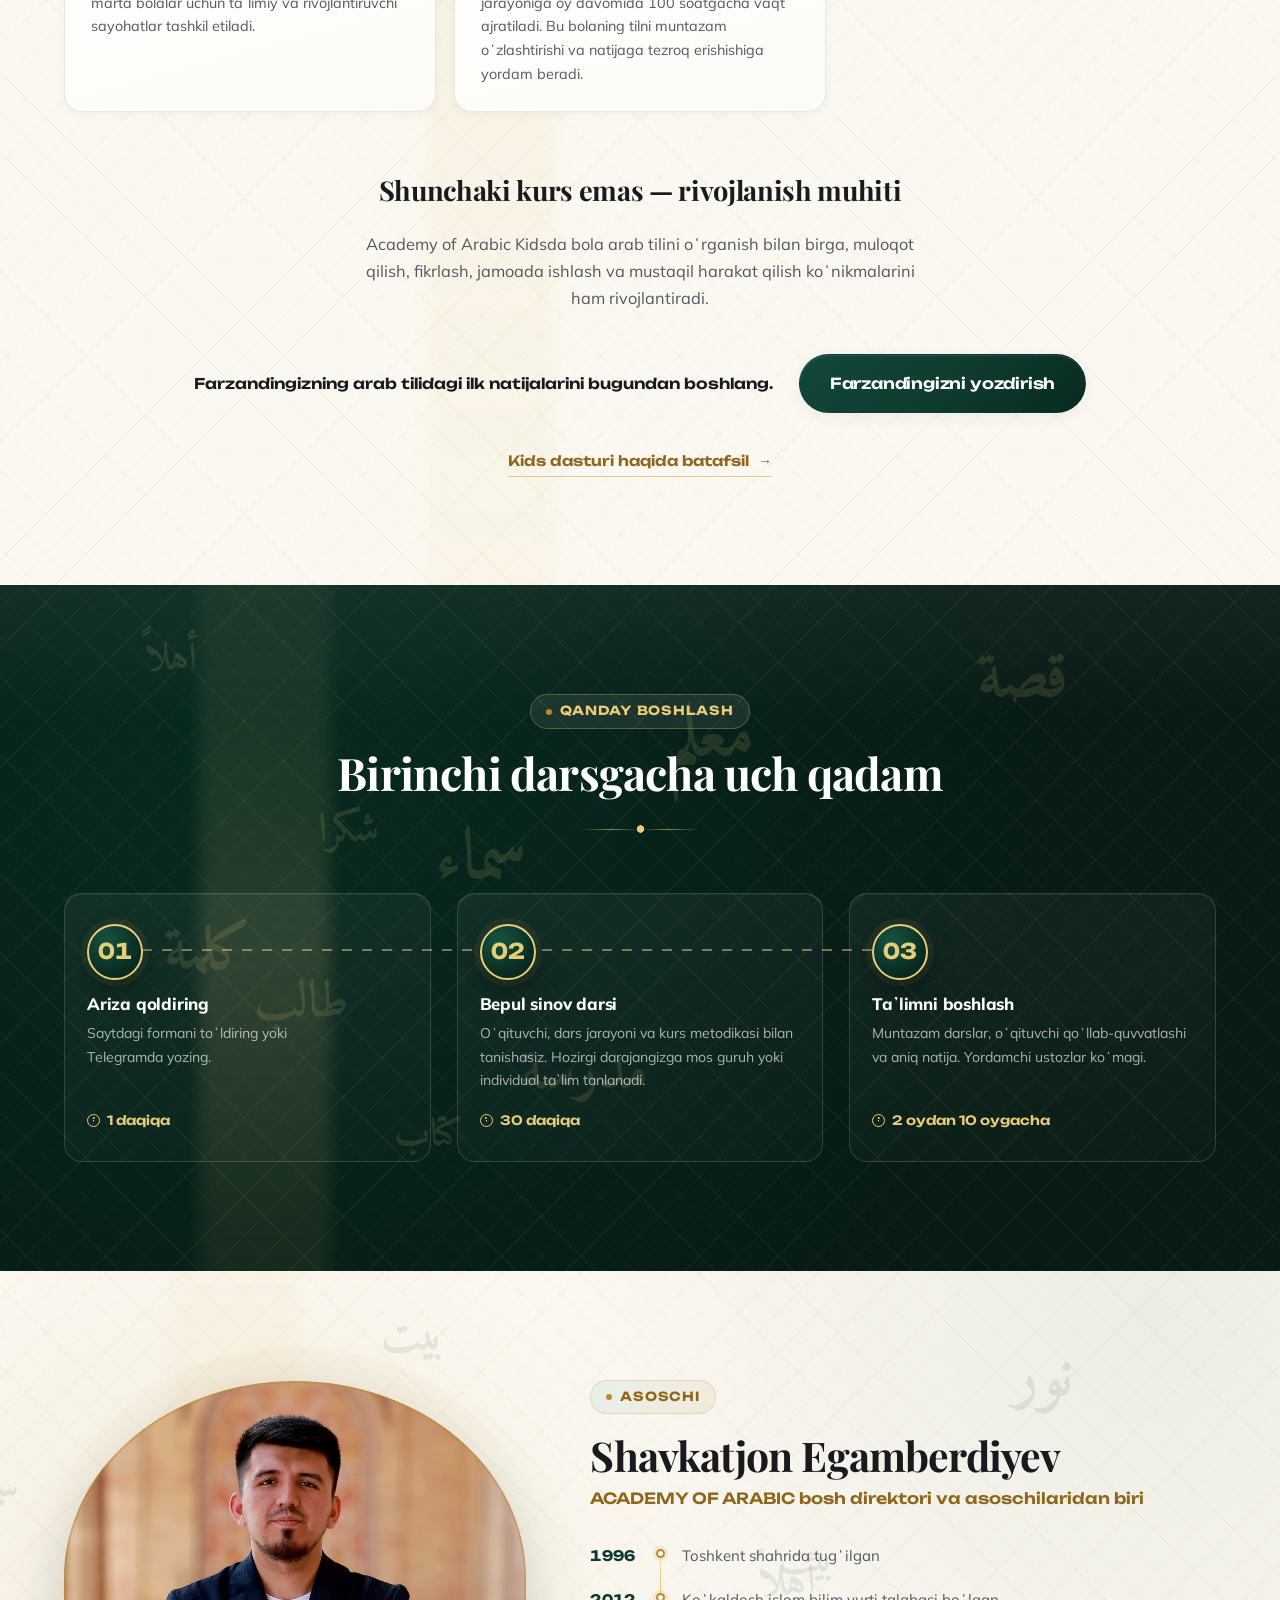
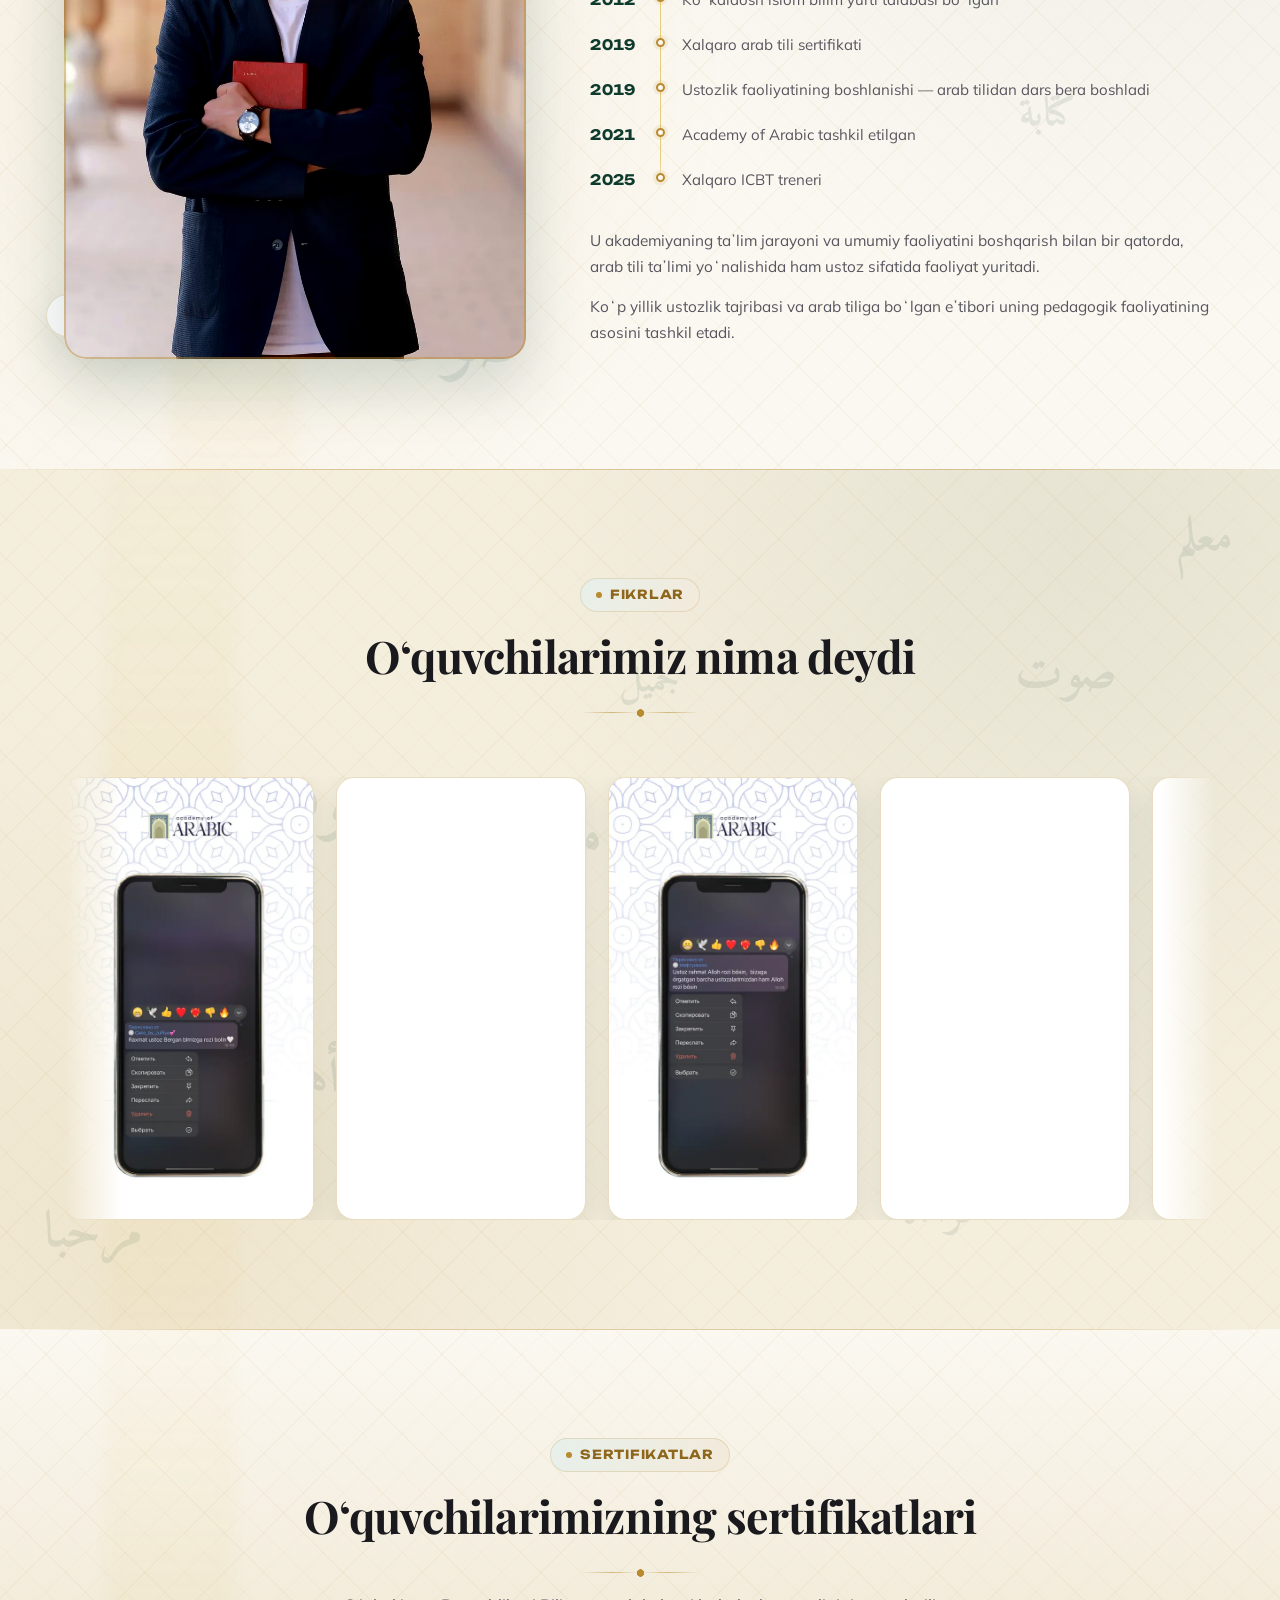
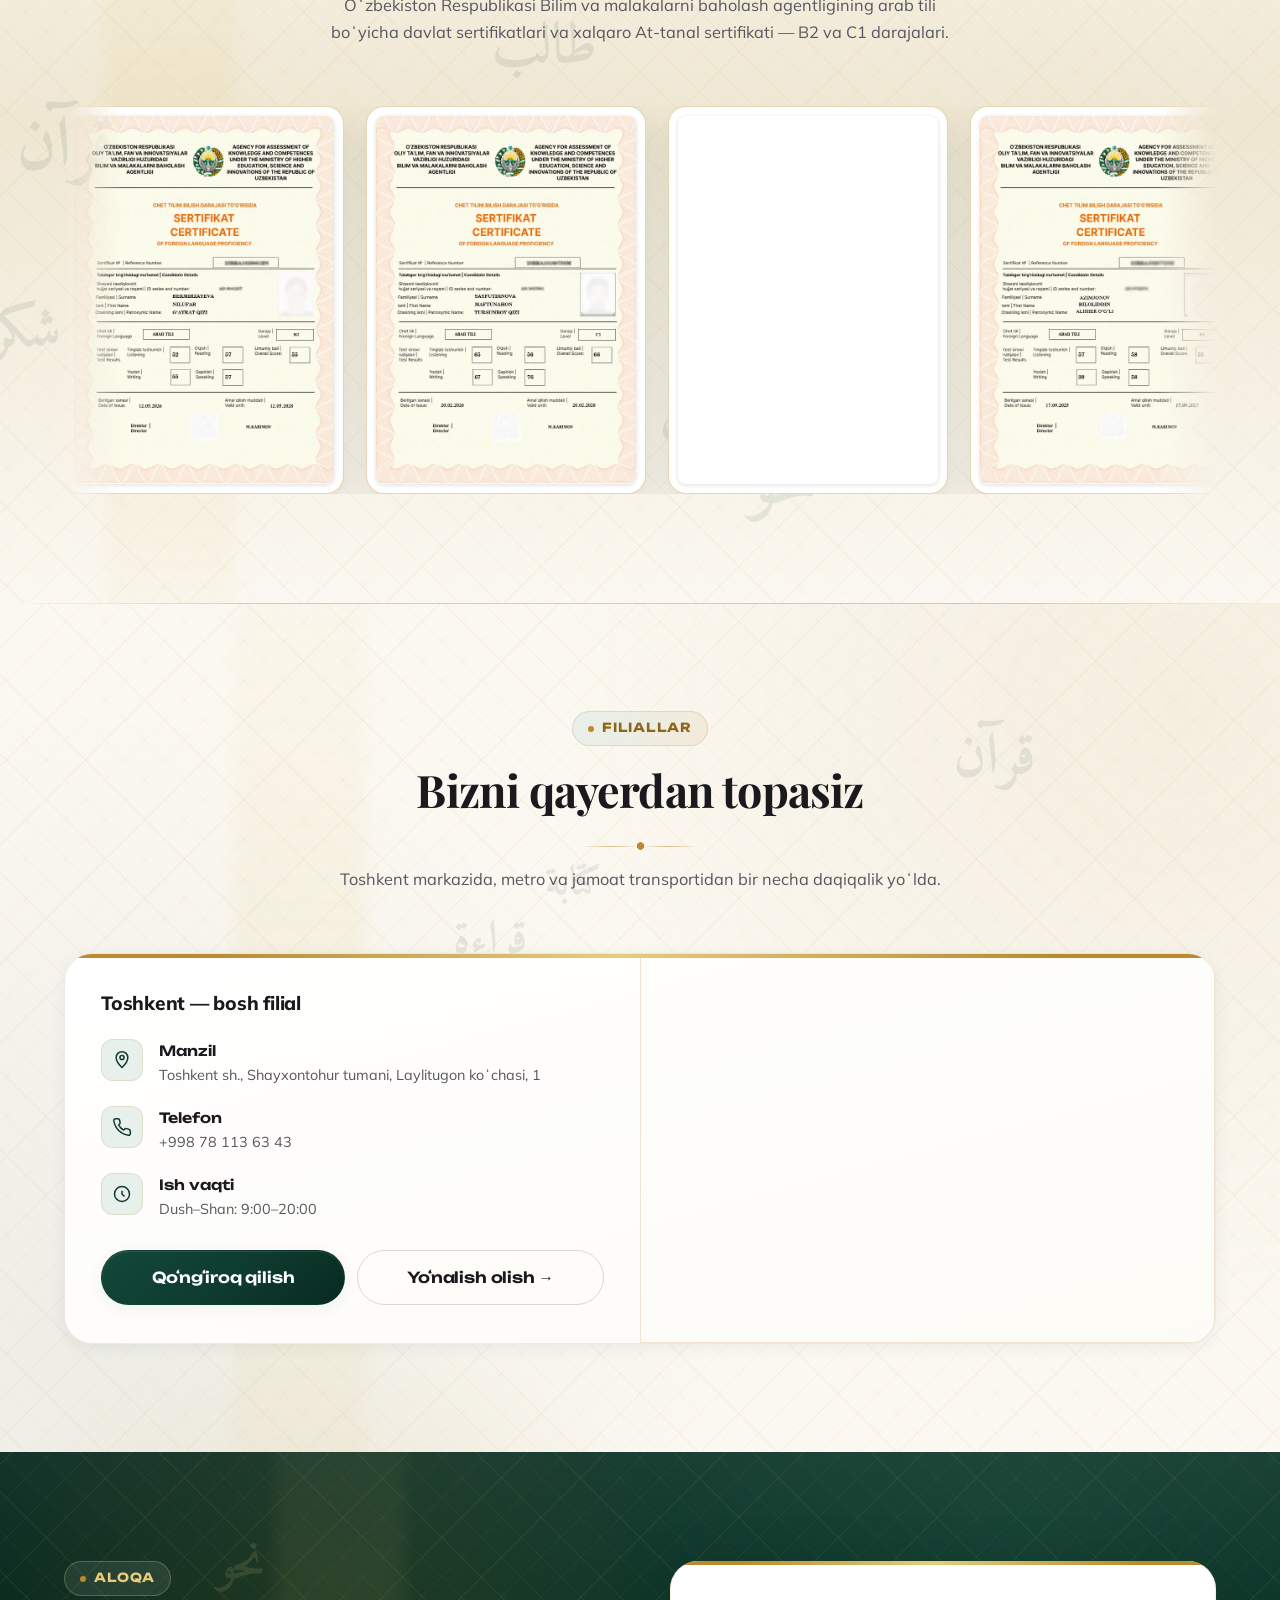
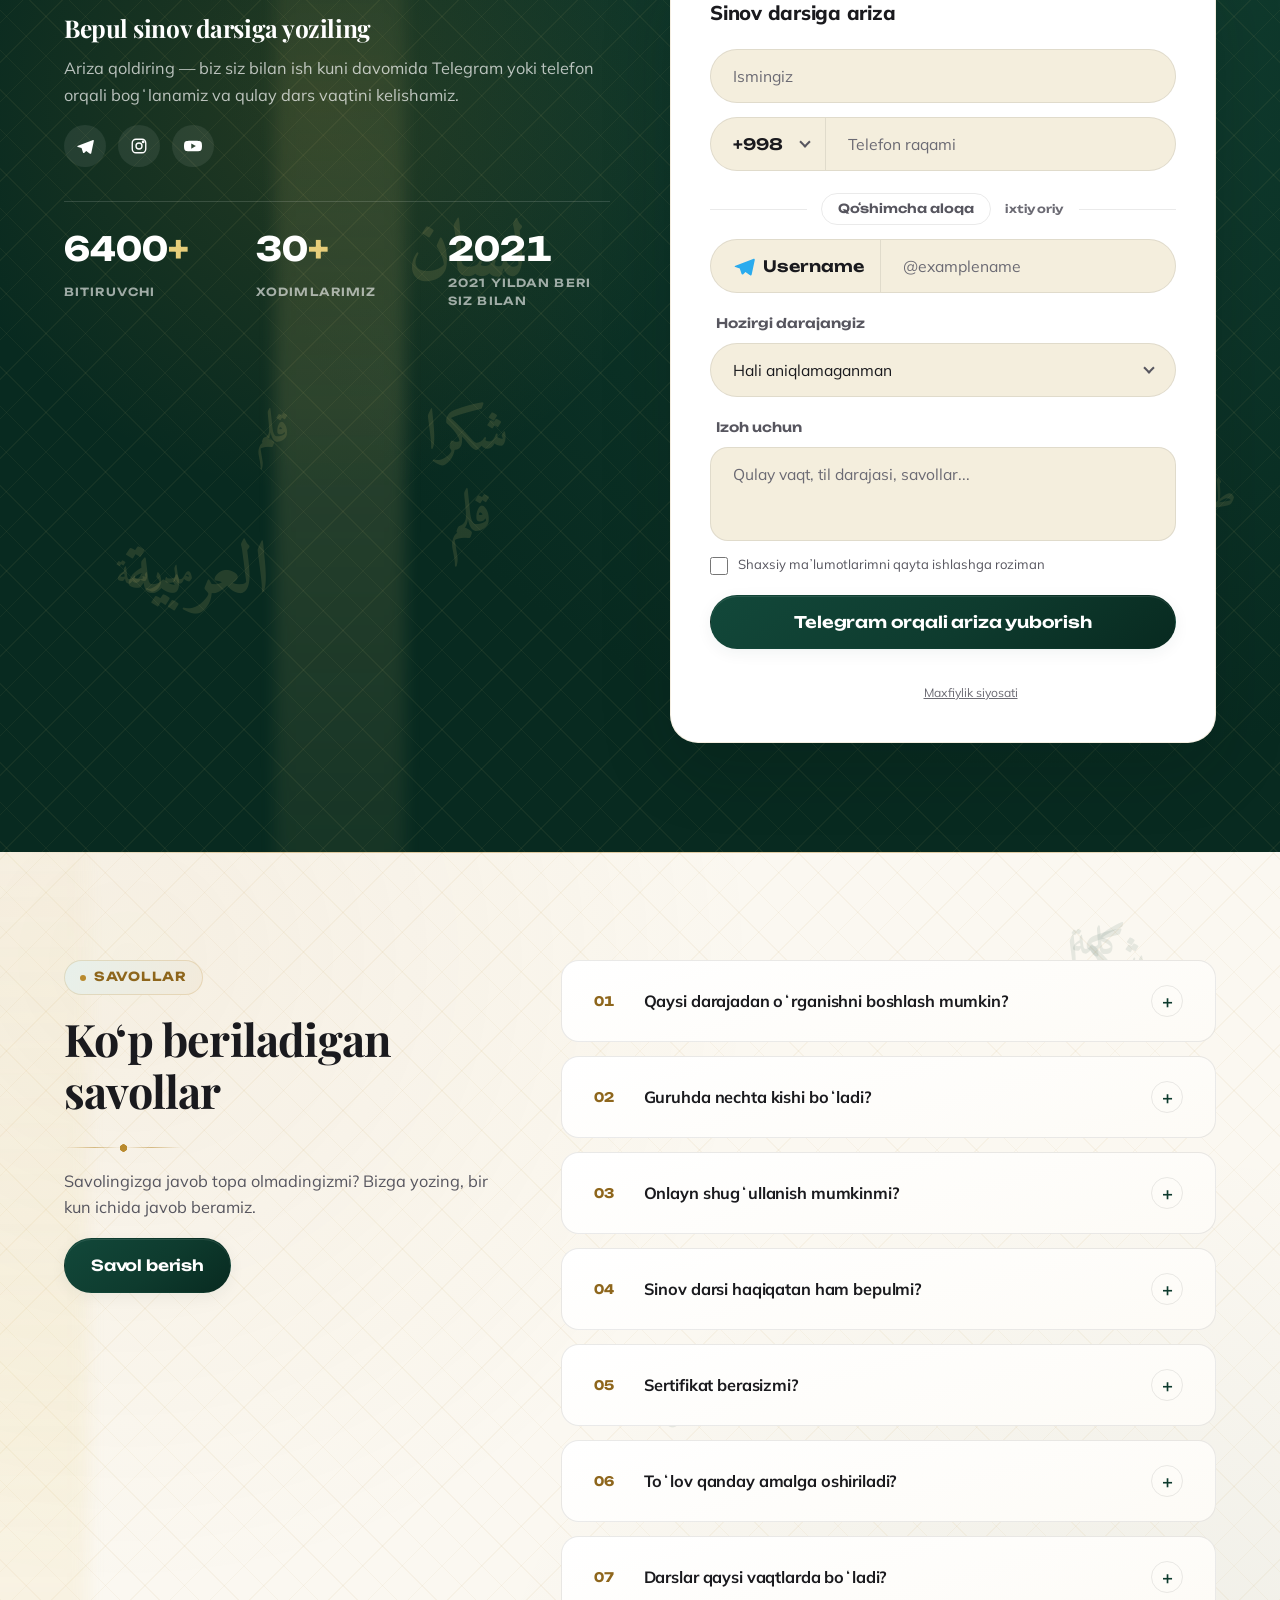
==== commit 4921416b: "Add the Meta pixel beside the Google Ads tag Meta's instructions put the base code in every page's <" ====
--- a/ar/index.html
+++ b/ar/index.html
@@ -1216,6 +1216,6 @@
 </div>
 </dialog>
 <script src="/js/translations.js?v=7e19cfcd57"></script>
-<script src="/js/main.js?v=7fdbbdc67e"></script>
+<script src="/js/main.js?v=43fd08f03b"></script>
 </body>
 </html>
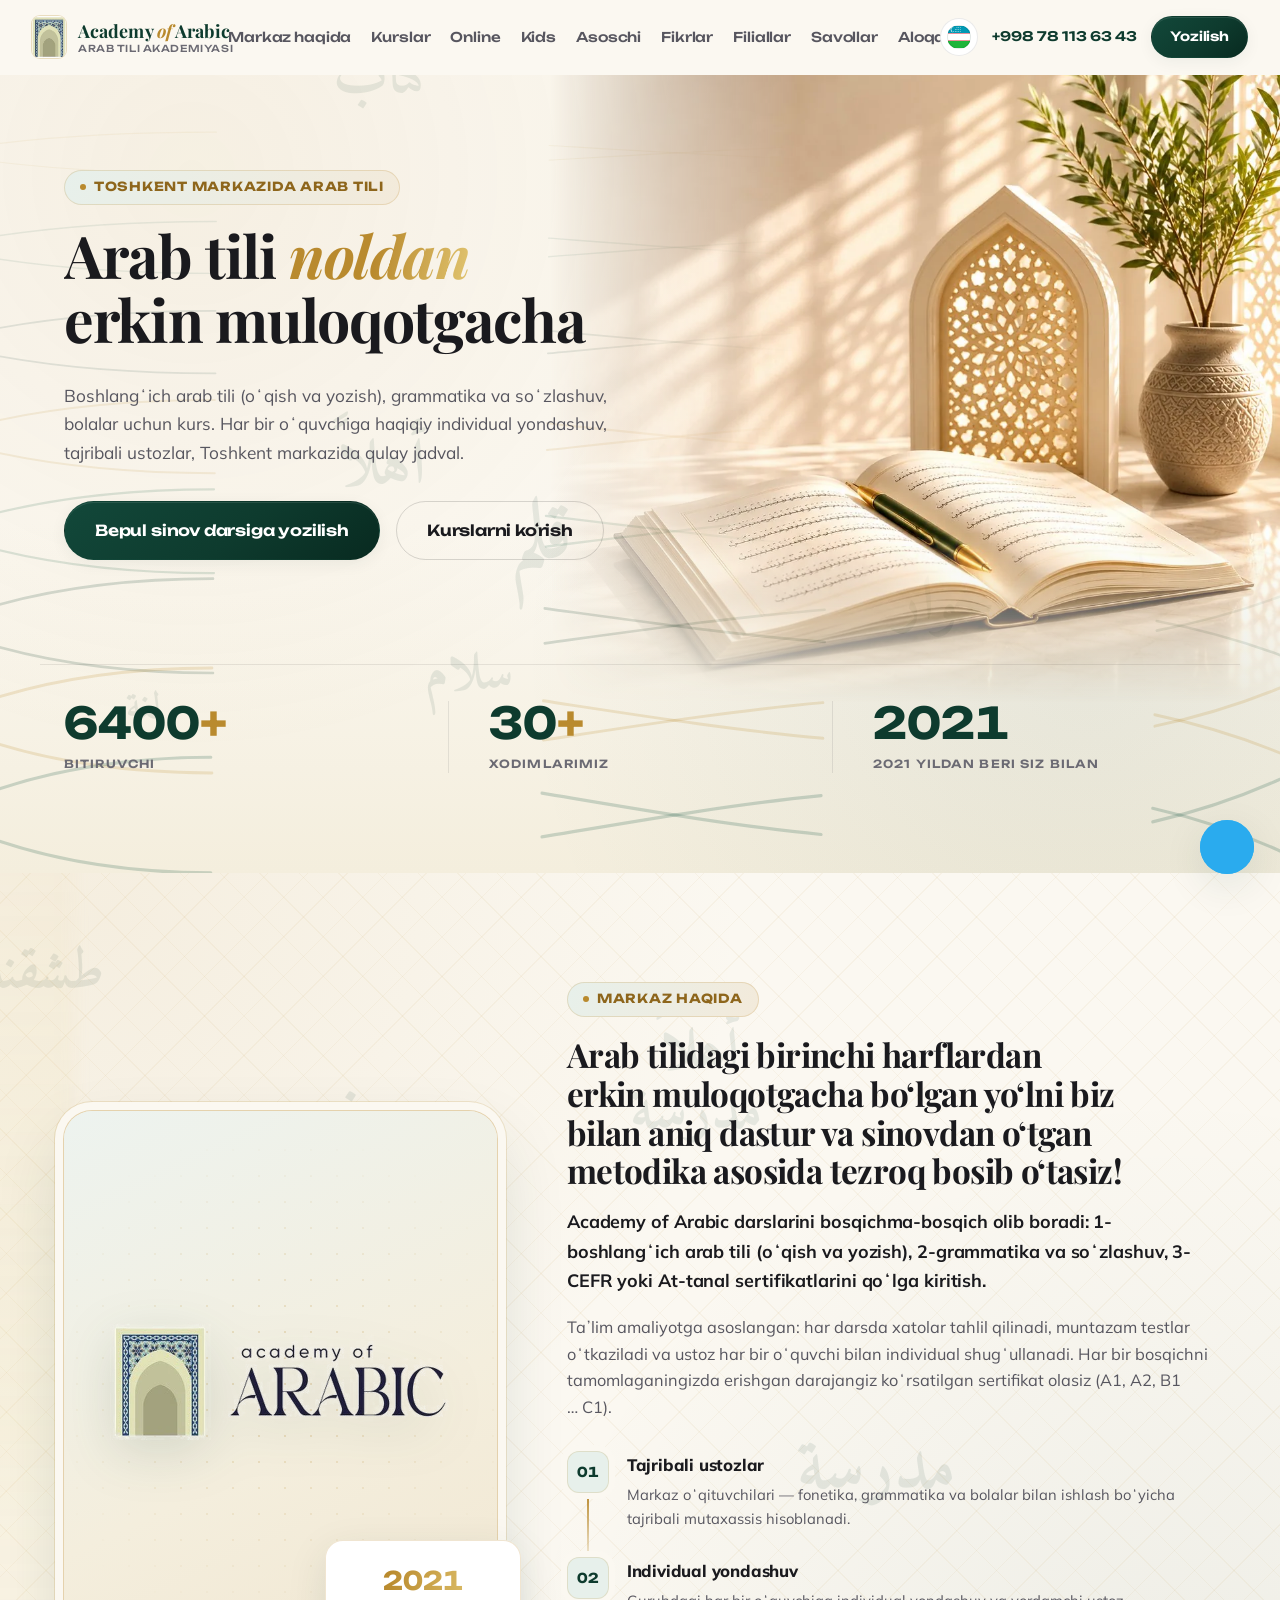
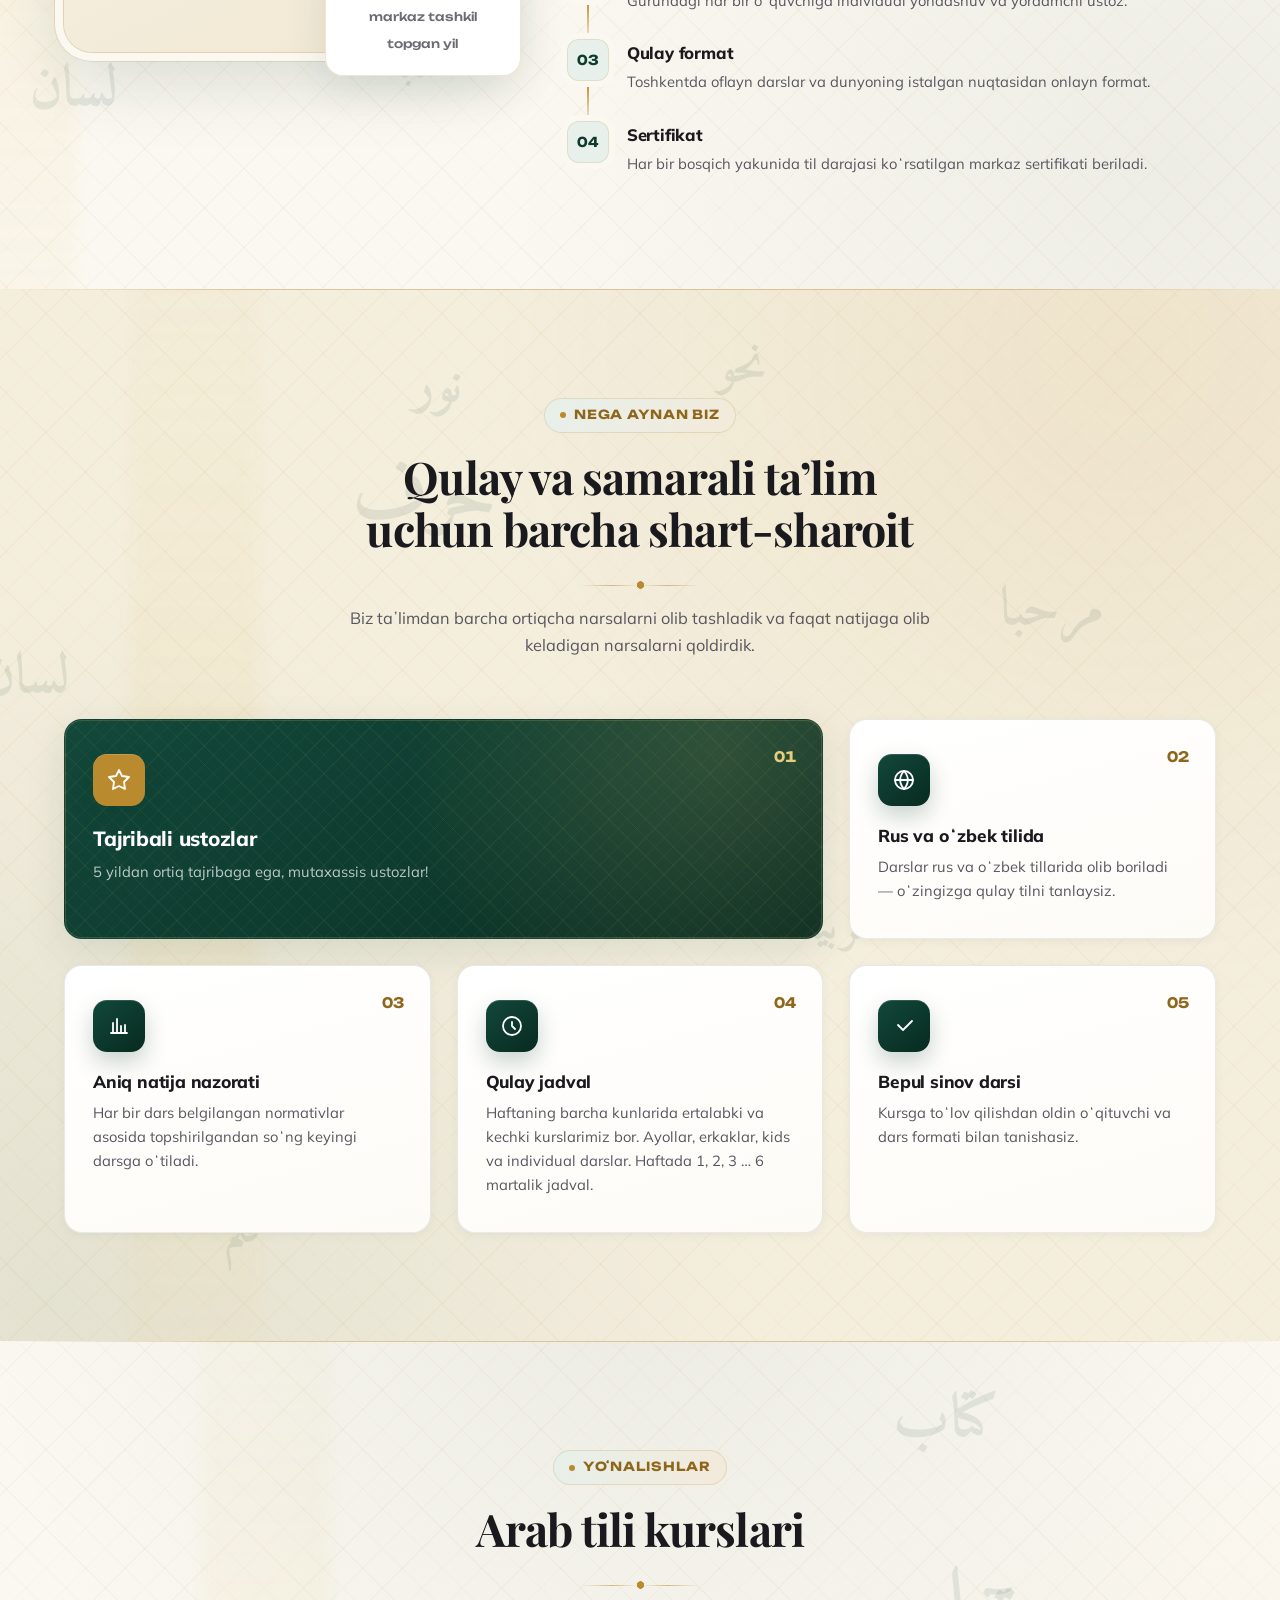
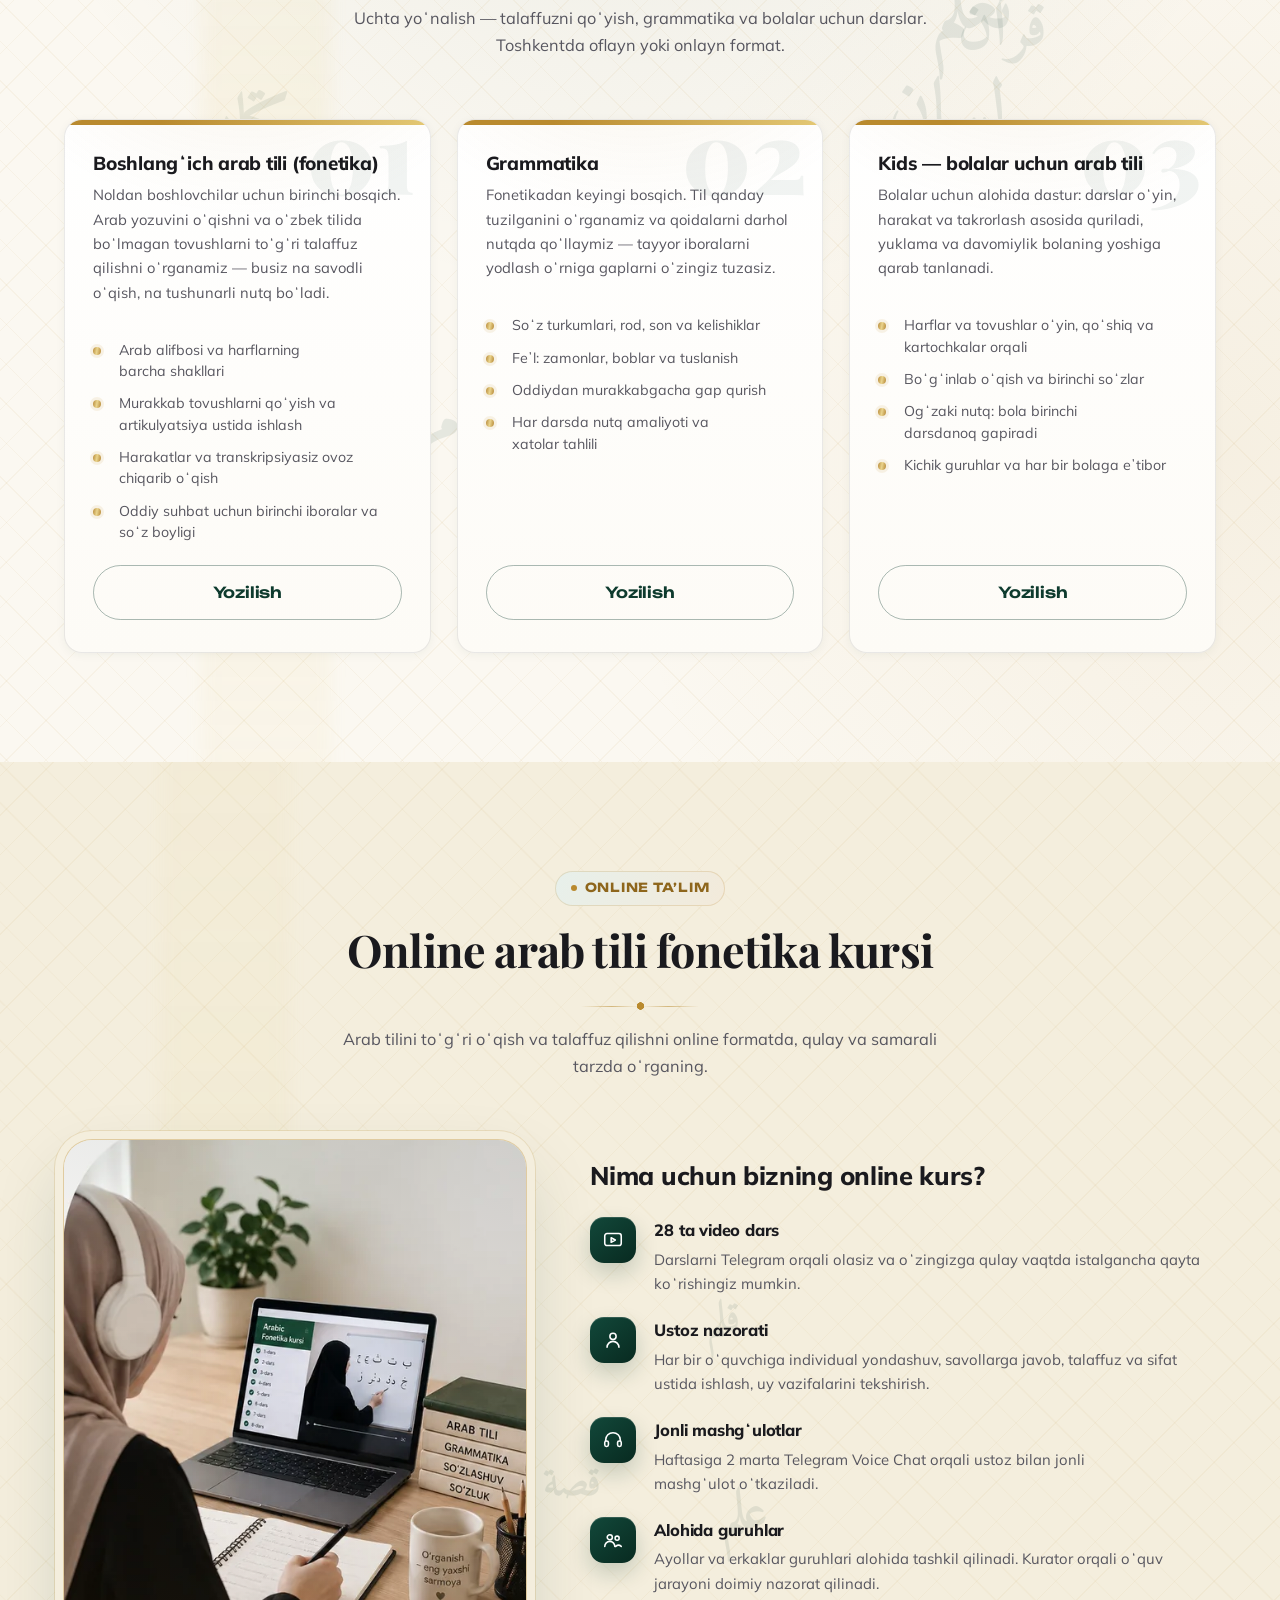
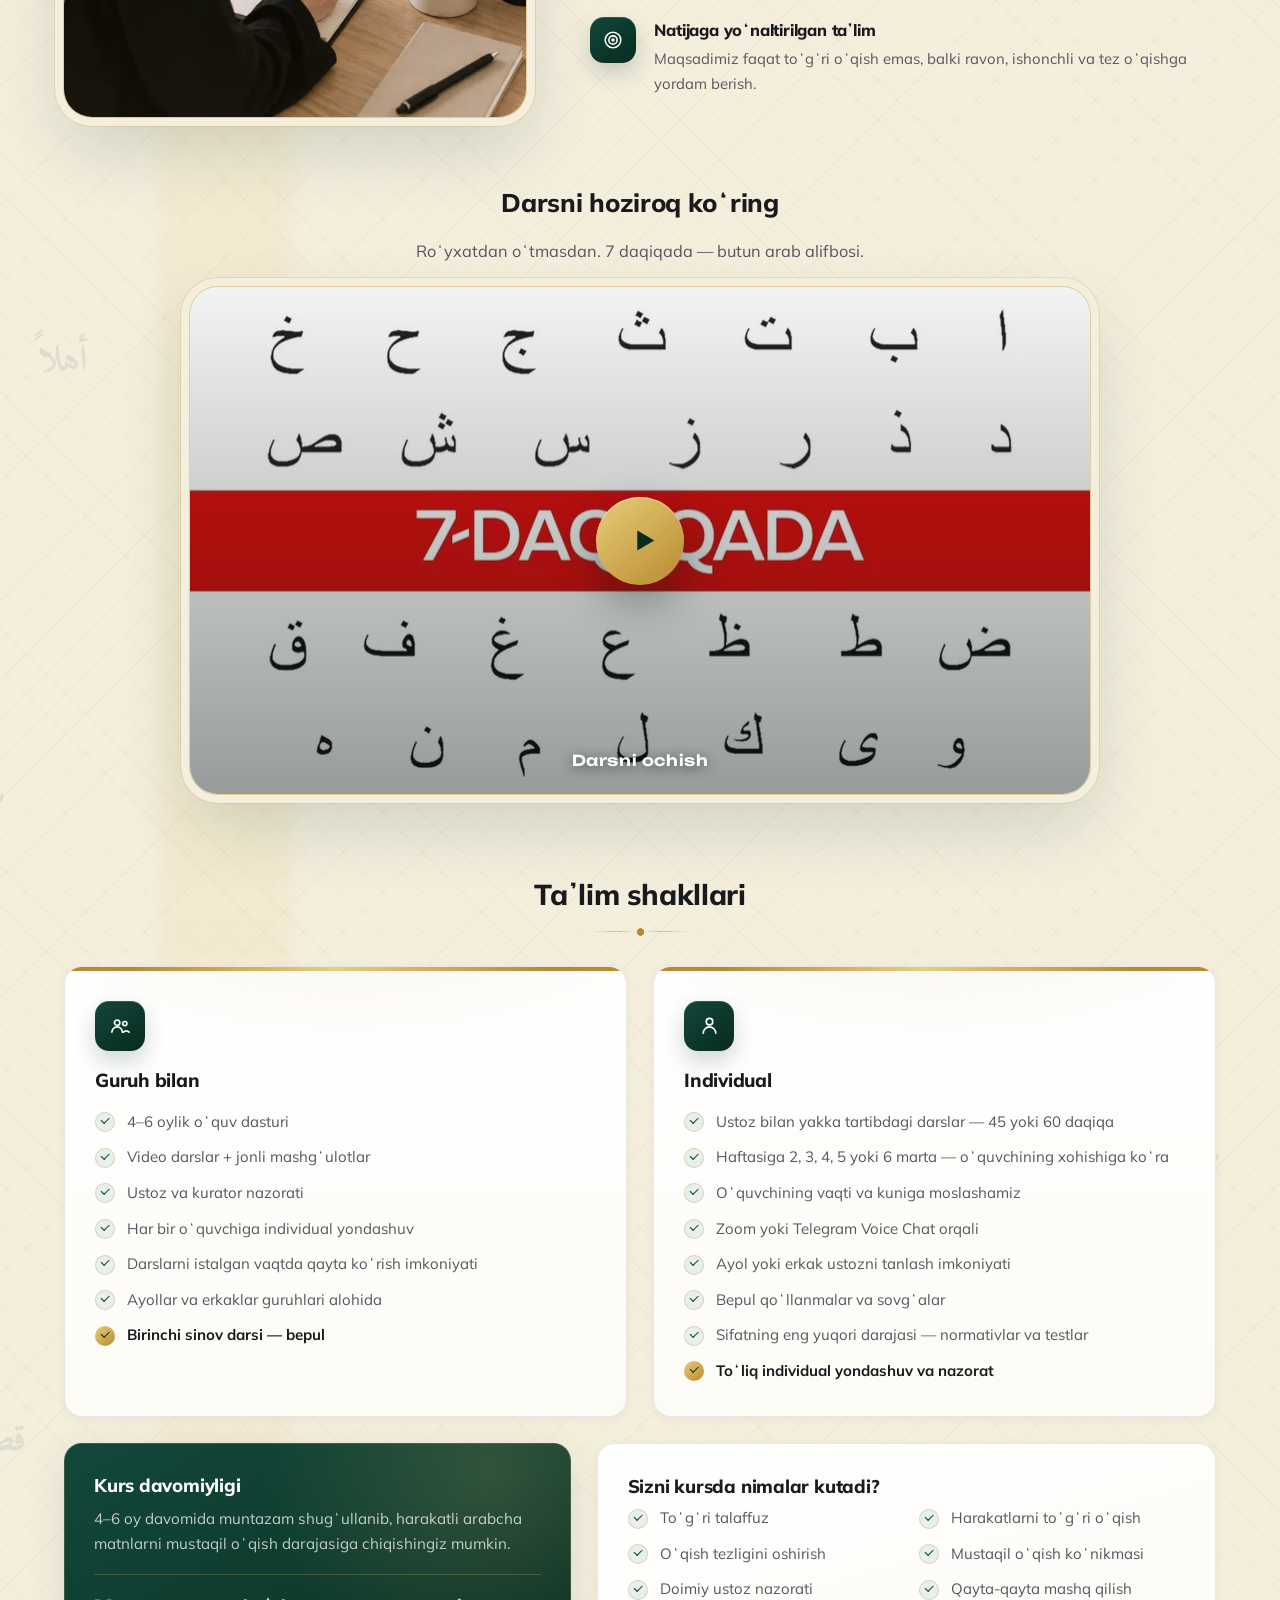
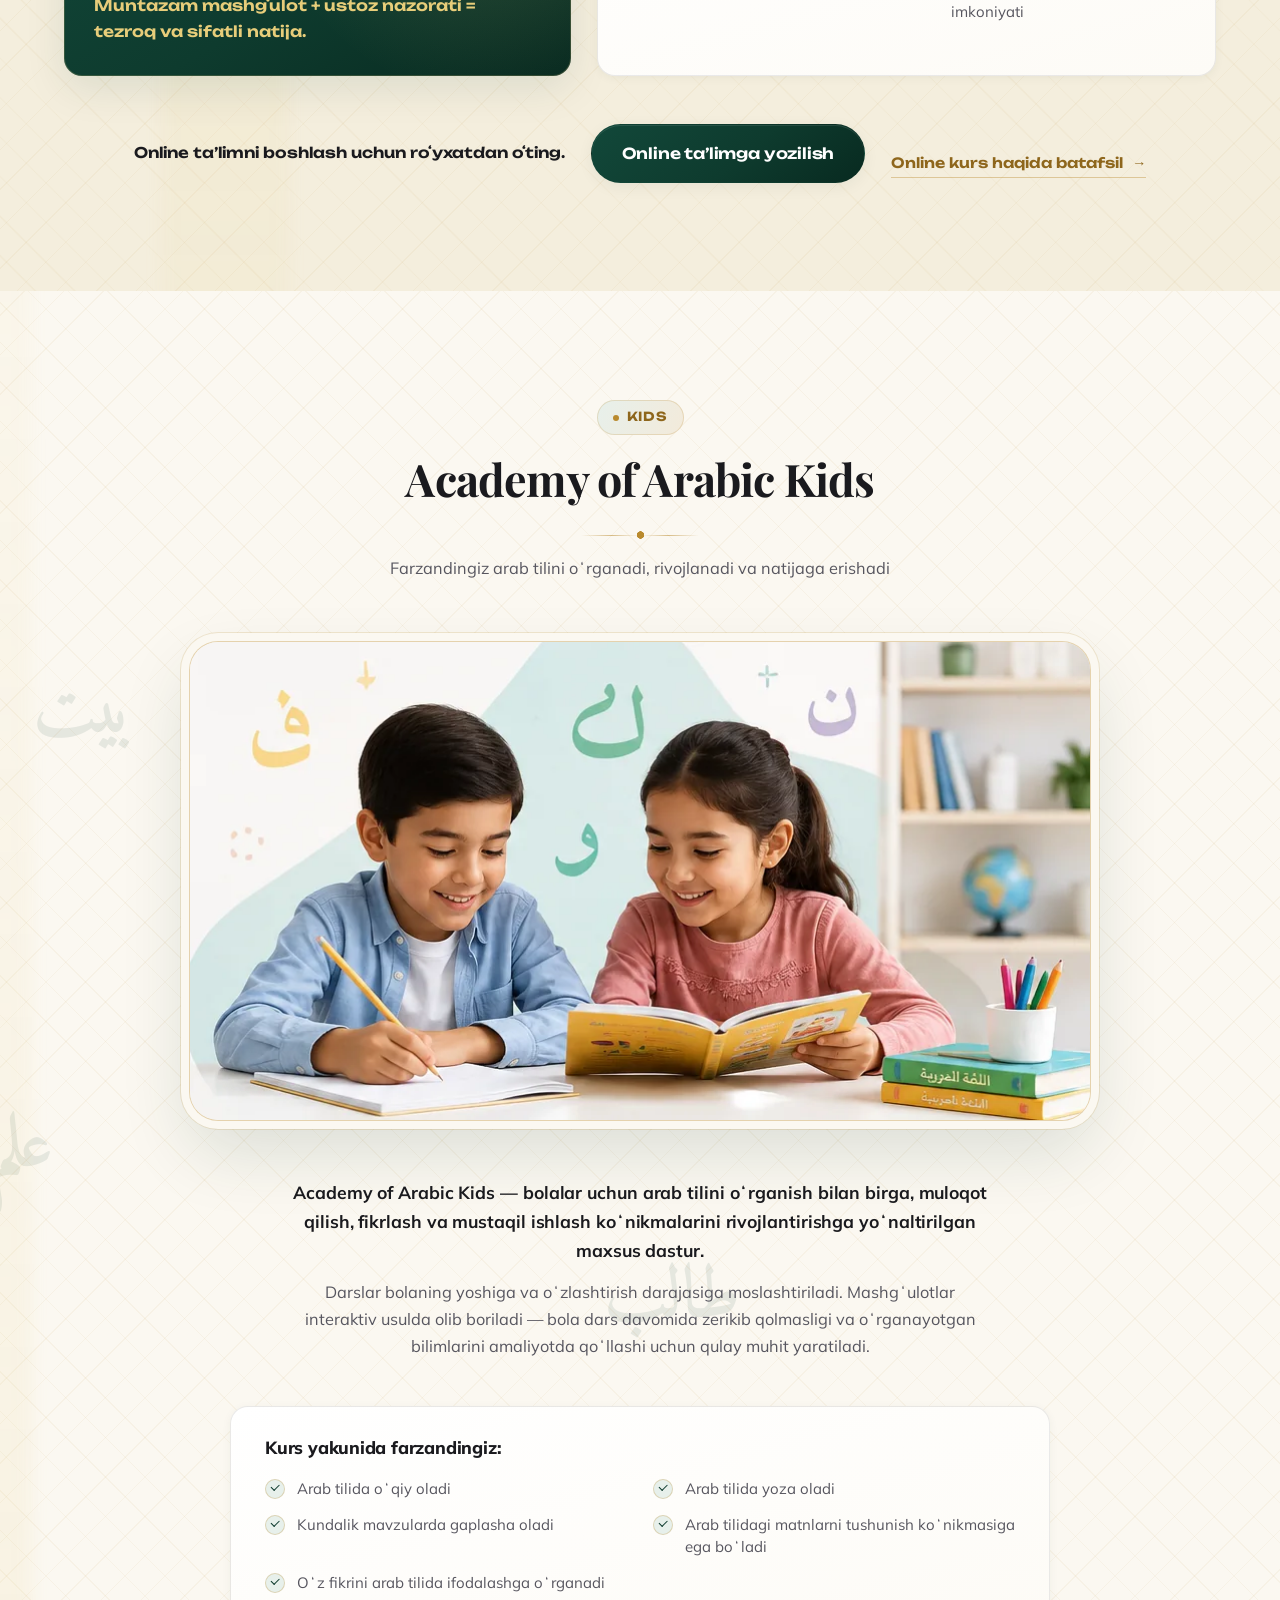
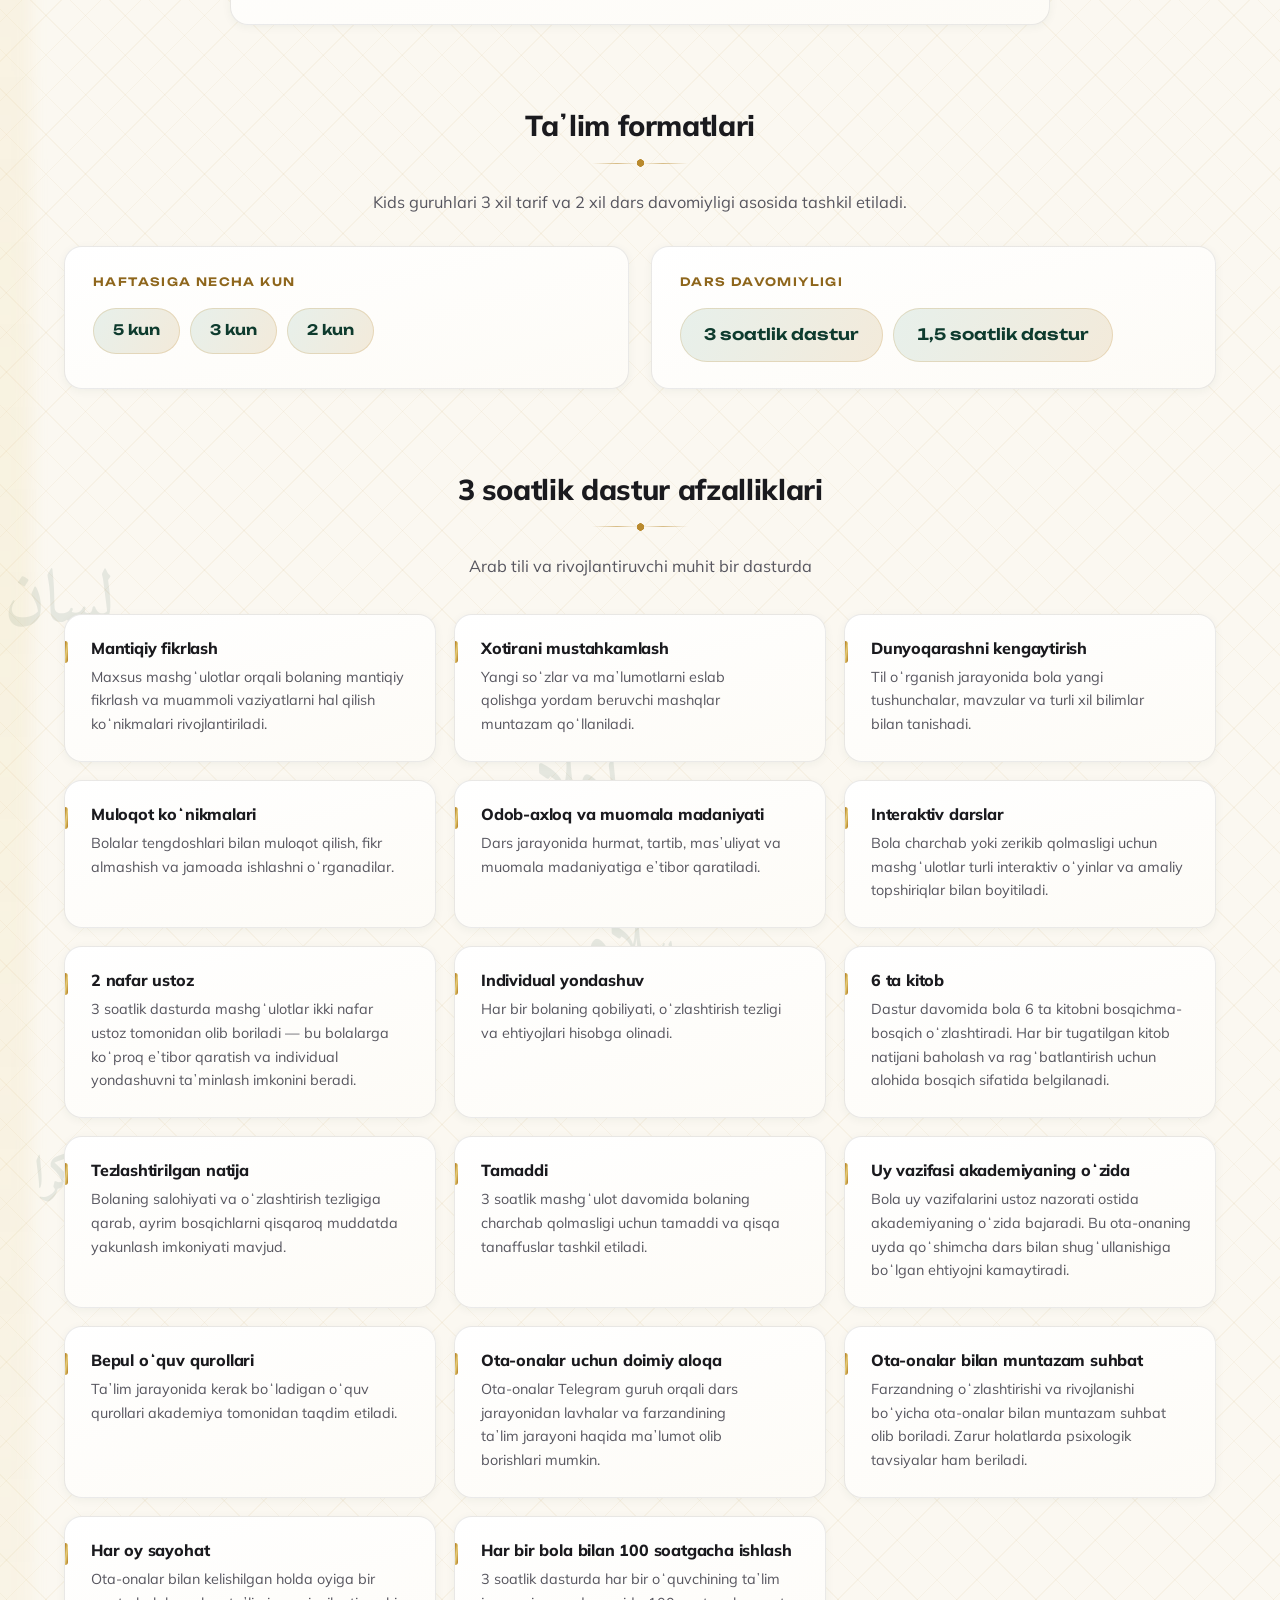
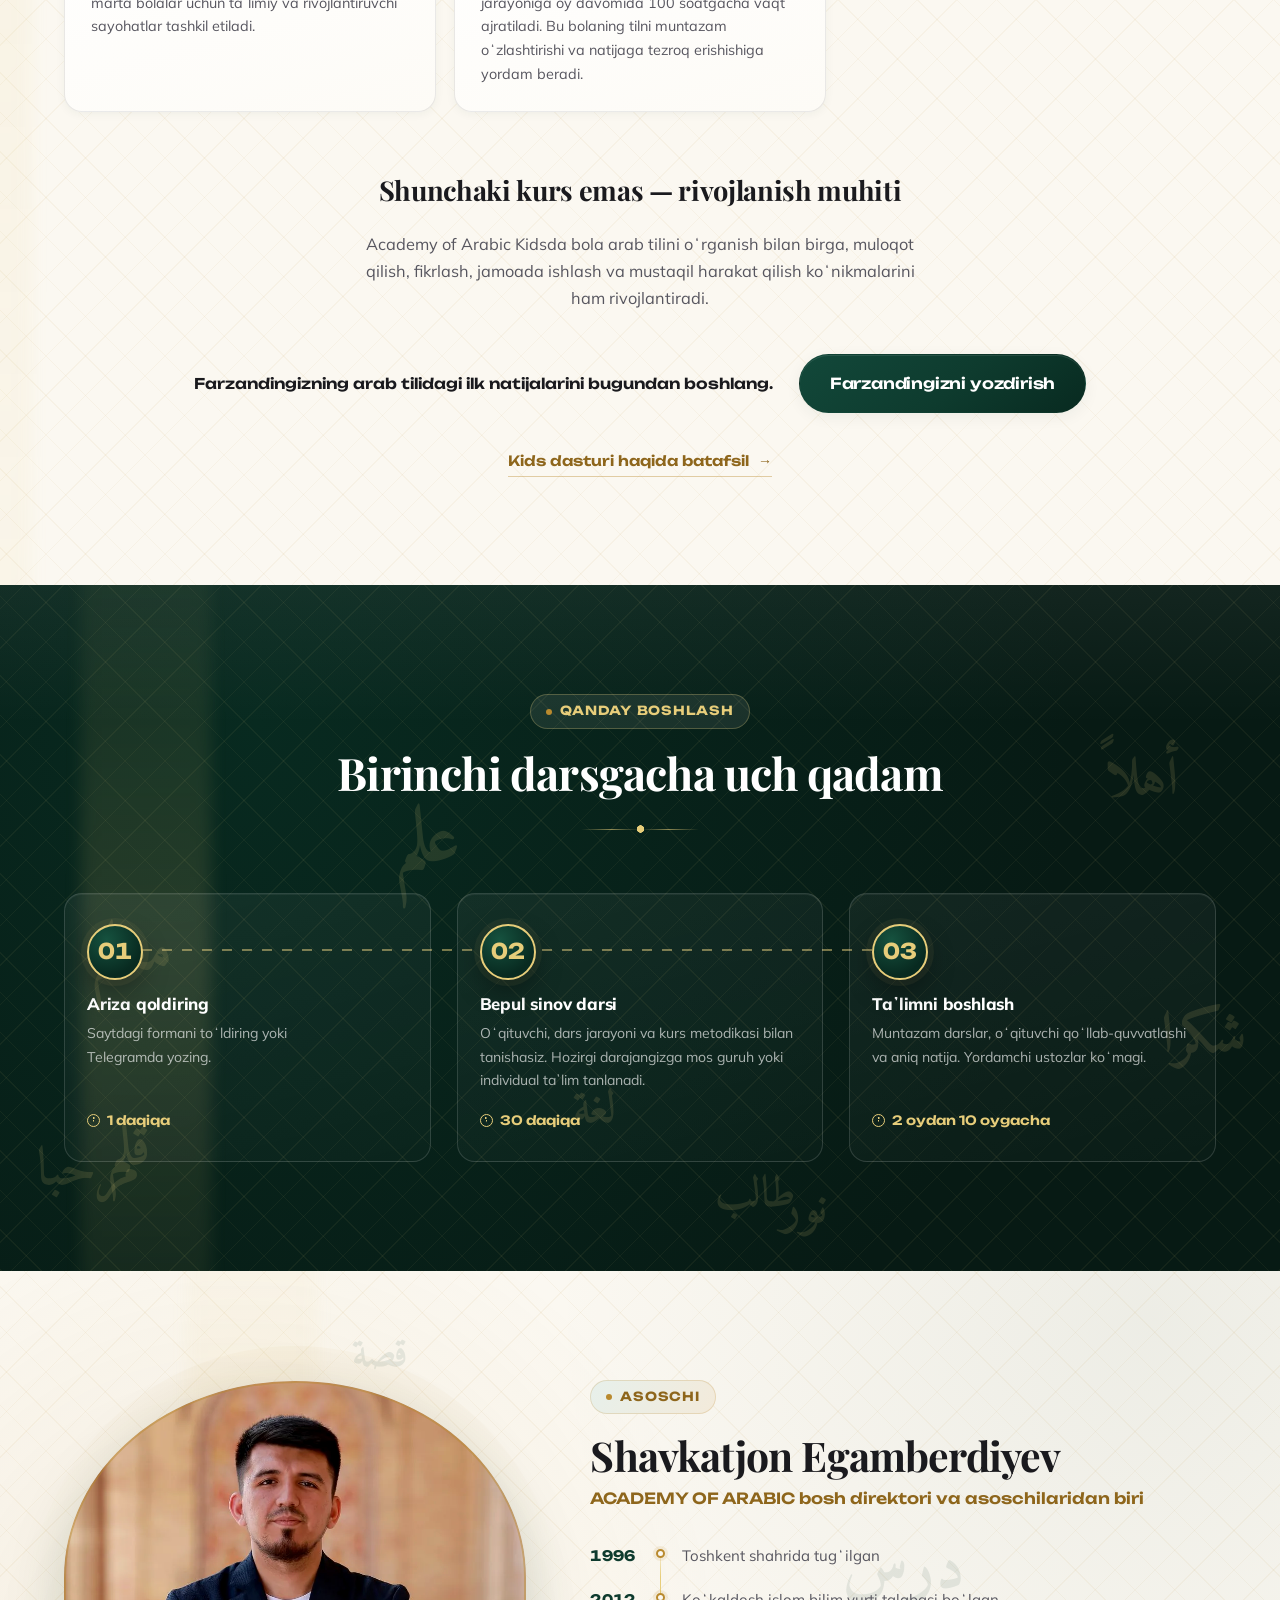
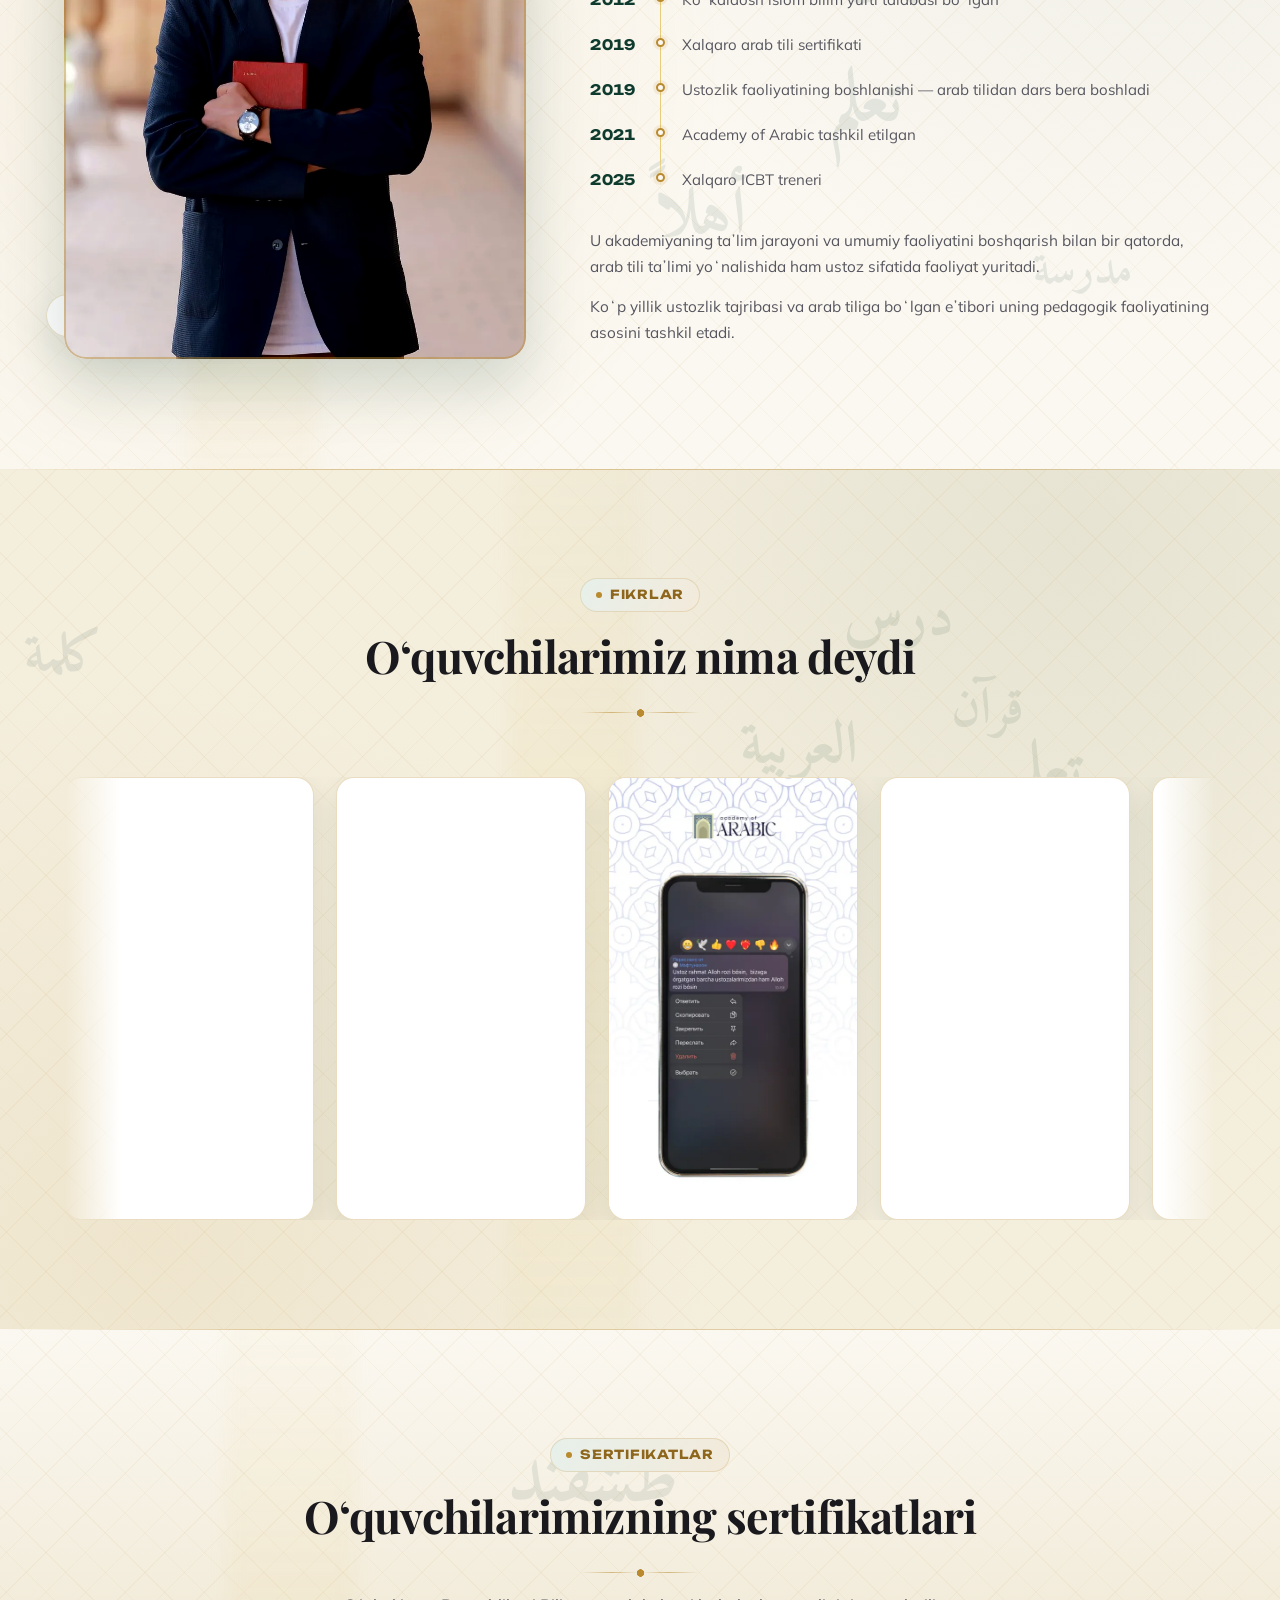
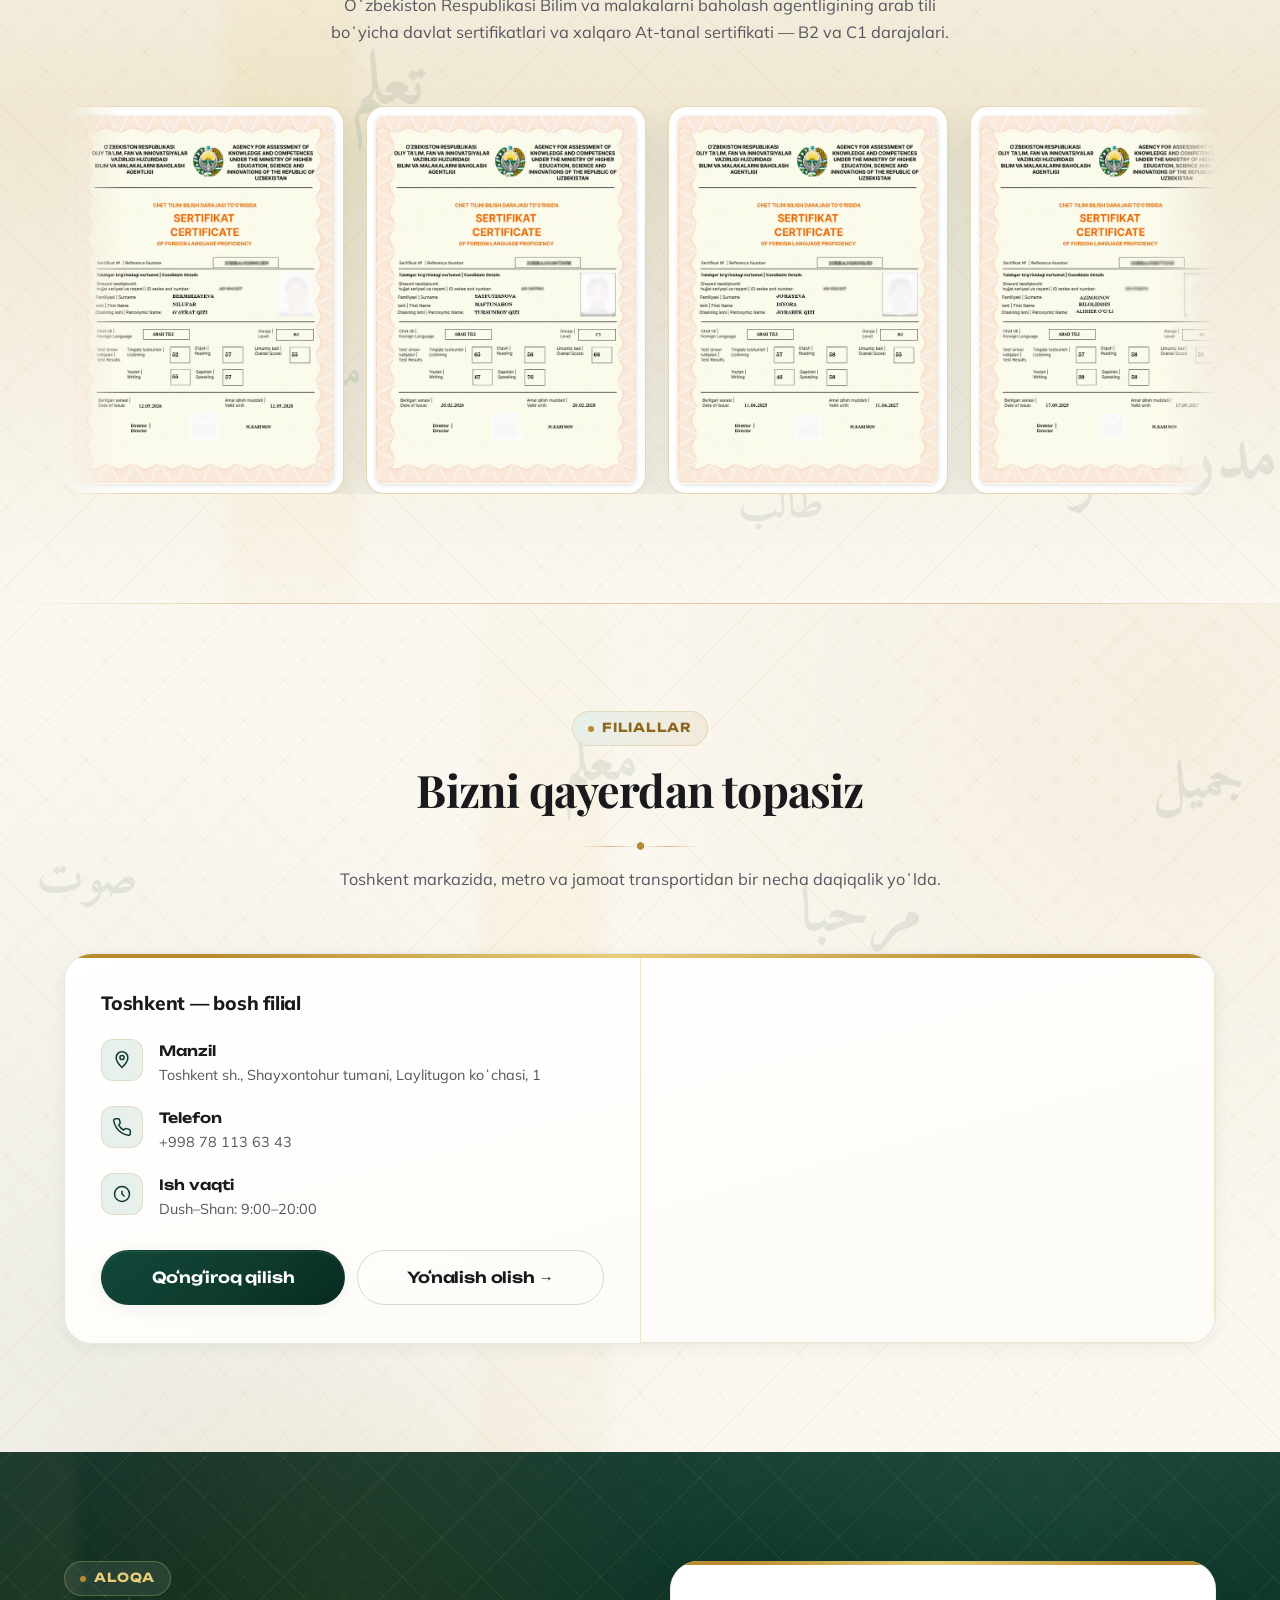
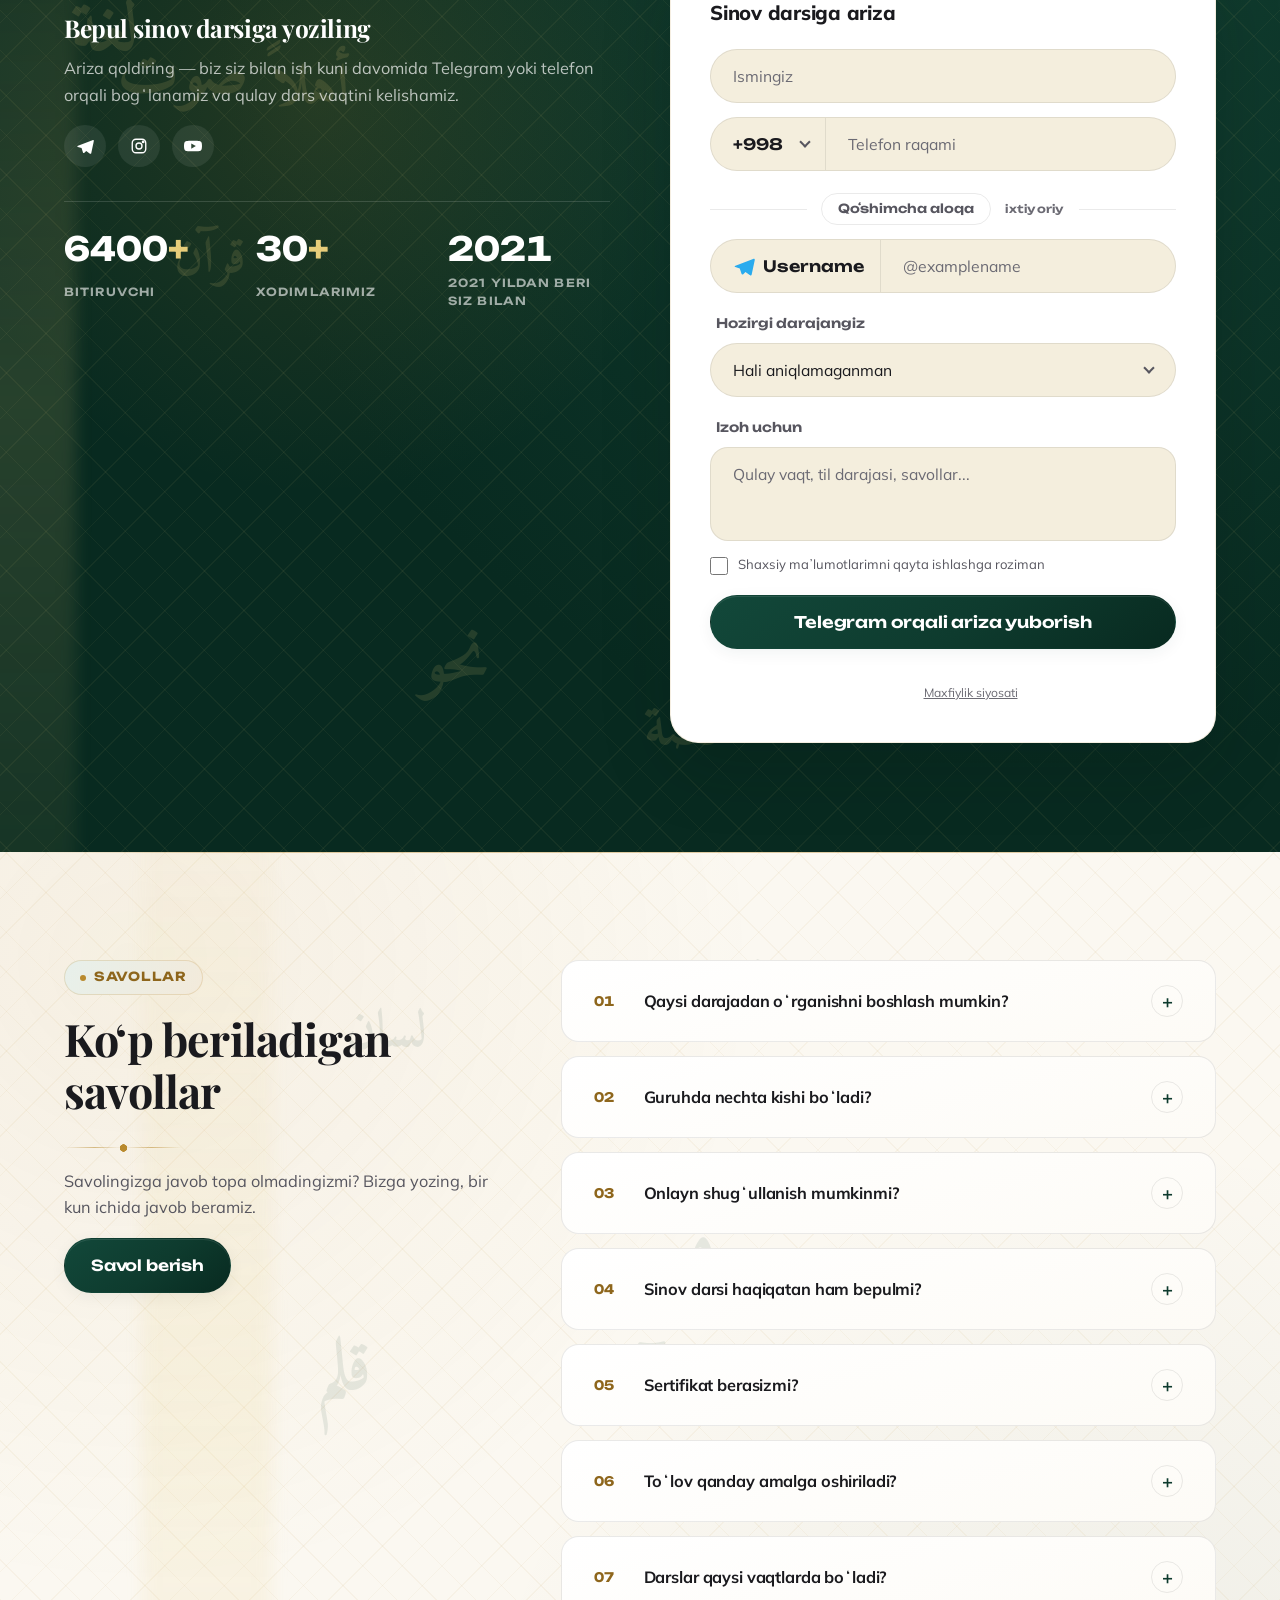
==== commit 78ea56f6: "Draw the favicon for the size search actually shows it at The site's mark is a mihrab arch inside an" ====
--- a/ar/index.html
+++ b/ar/index.html
@@ -27,10 +27,10 @@
 <meta content="41.3231156, 69.2299471" name="ICBM"/>
 <!-- Google reads the sizes it is given and prefers a square multiple of
      48; /favicon.ico is its documented fallback and lives at the root. -->
-<link href="/favicon.ico?v=b4f56022de" rel="icon" sizes="16x16 32x32 48x48"/>
-<link href="/assets/favicon-96.png?v=634ba7b935" rel="icon" sizes="96x96" type="image/png"/>
-<link href="/assets/favicon-192.png?v=8e1a1da3ba" rel="icon" sizes="192x192" type="image/png"/>
-<link href="/assets/apple-touch-icon.png?v=5cd60ec1dc" rel="apple-touch-icon" sizes="180x180"/>
+<link href="/favicon.ico?v=786205fd4d" rel="icon" sizes="16x16 32x32 48x48"/>
+<link href="/assets/favicon-96.png?v=2f4cff0e99" rel="icon" sizes="96x96" type="image/png"/>
+<link href="/assets/favicon-192.png?v=08be17cc28" rel="icon" sizes="192x192" type="image/png"/>
+<link href="/assets/apple-touch-icon.png?v=bcd27d1ff9" rel="apple-touch-icon" sizes="180x180"/>
 <link href="/site.webmanifest" rel="manifest"/>
 <meta content="#0E3B2E" name="theme-color"/>
 <script type="application/ld+json">{
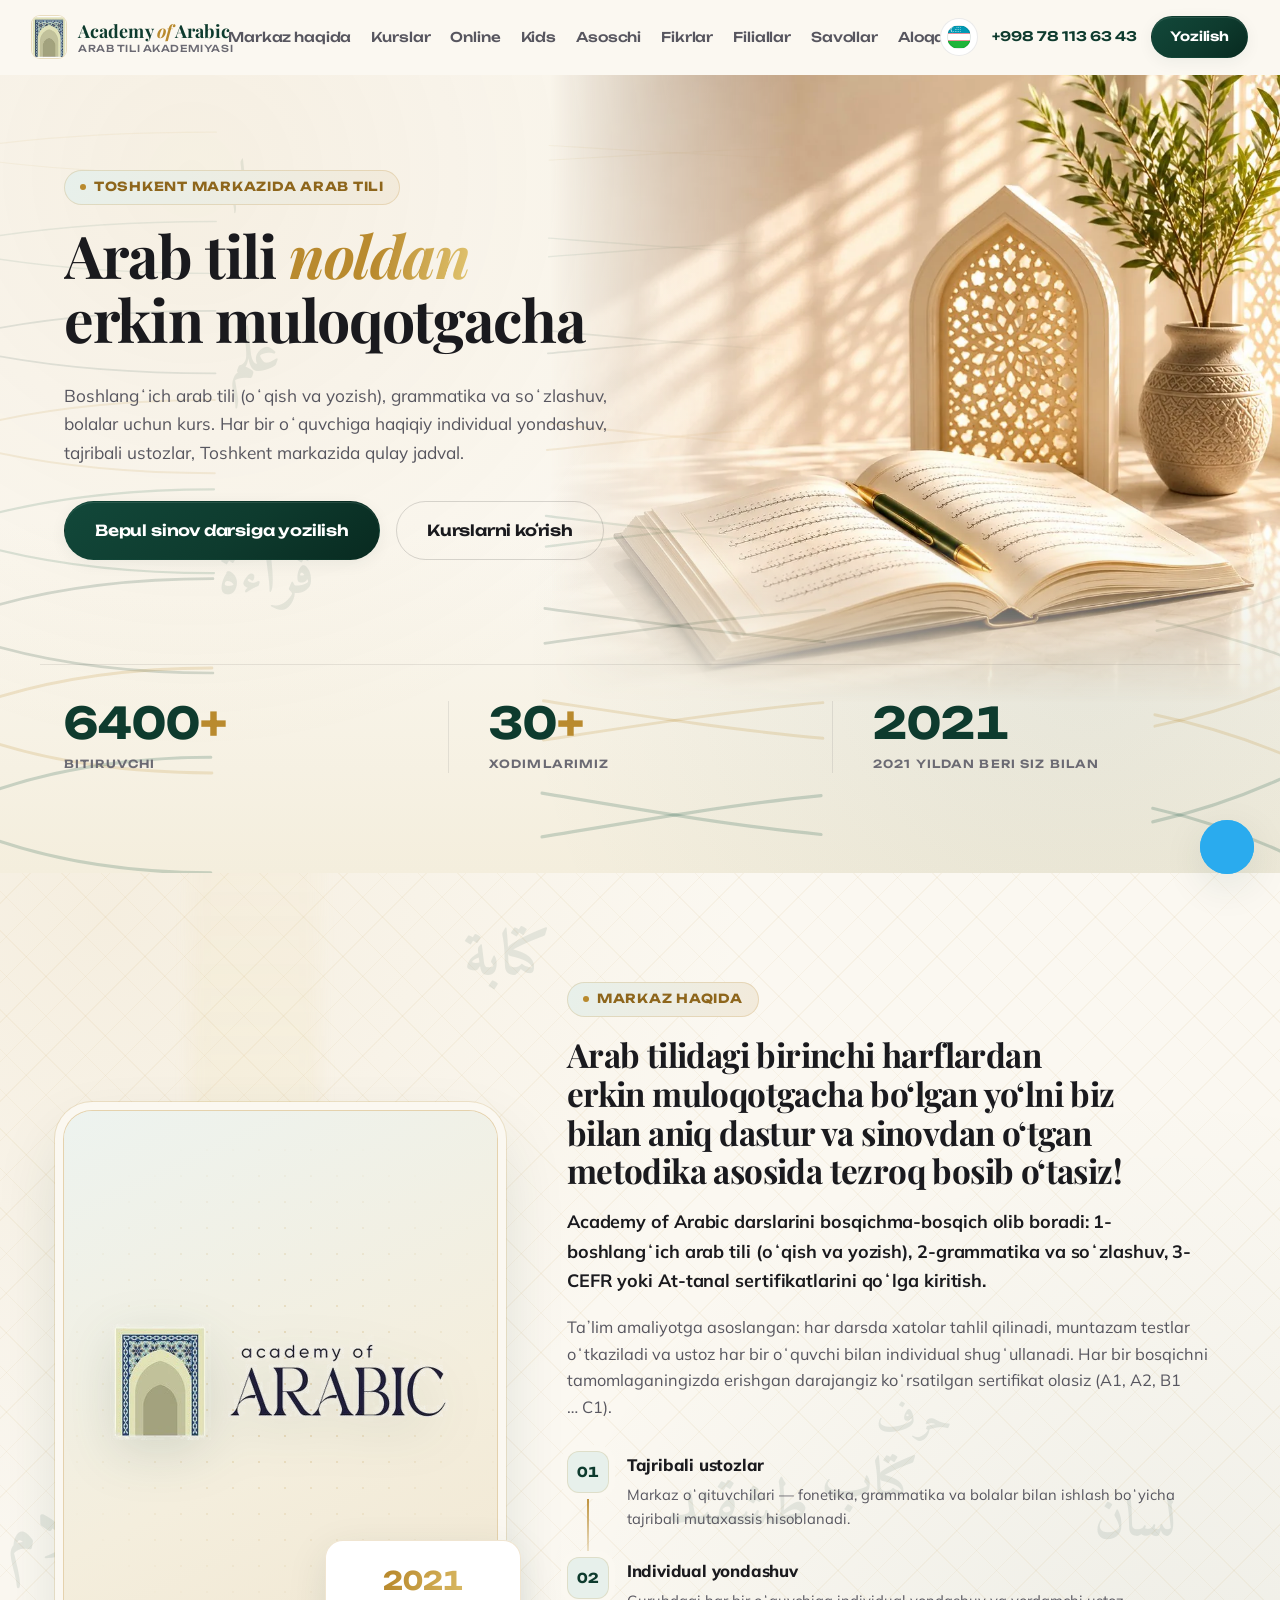
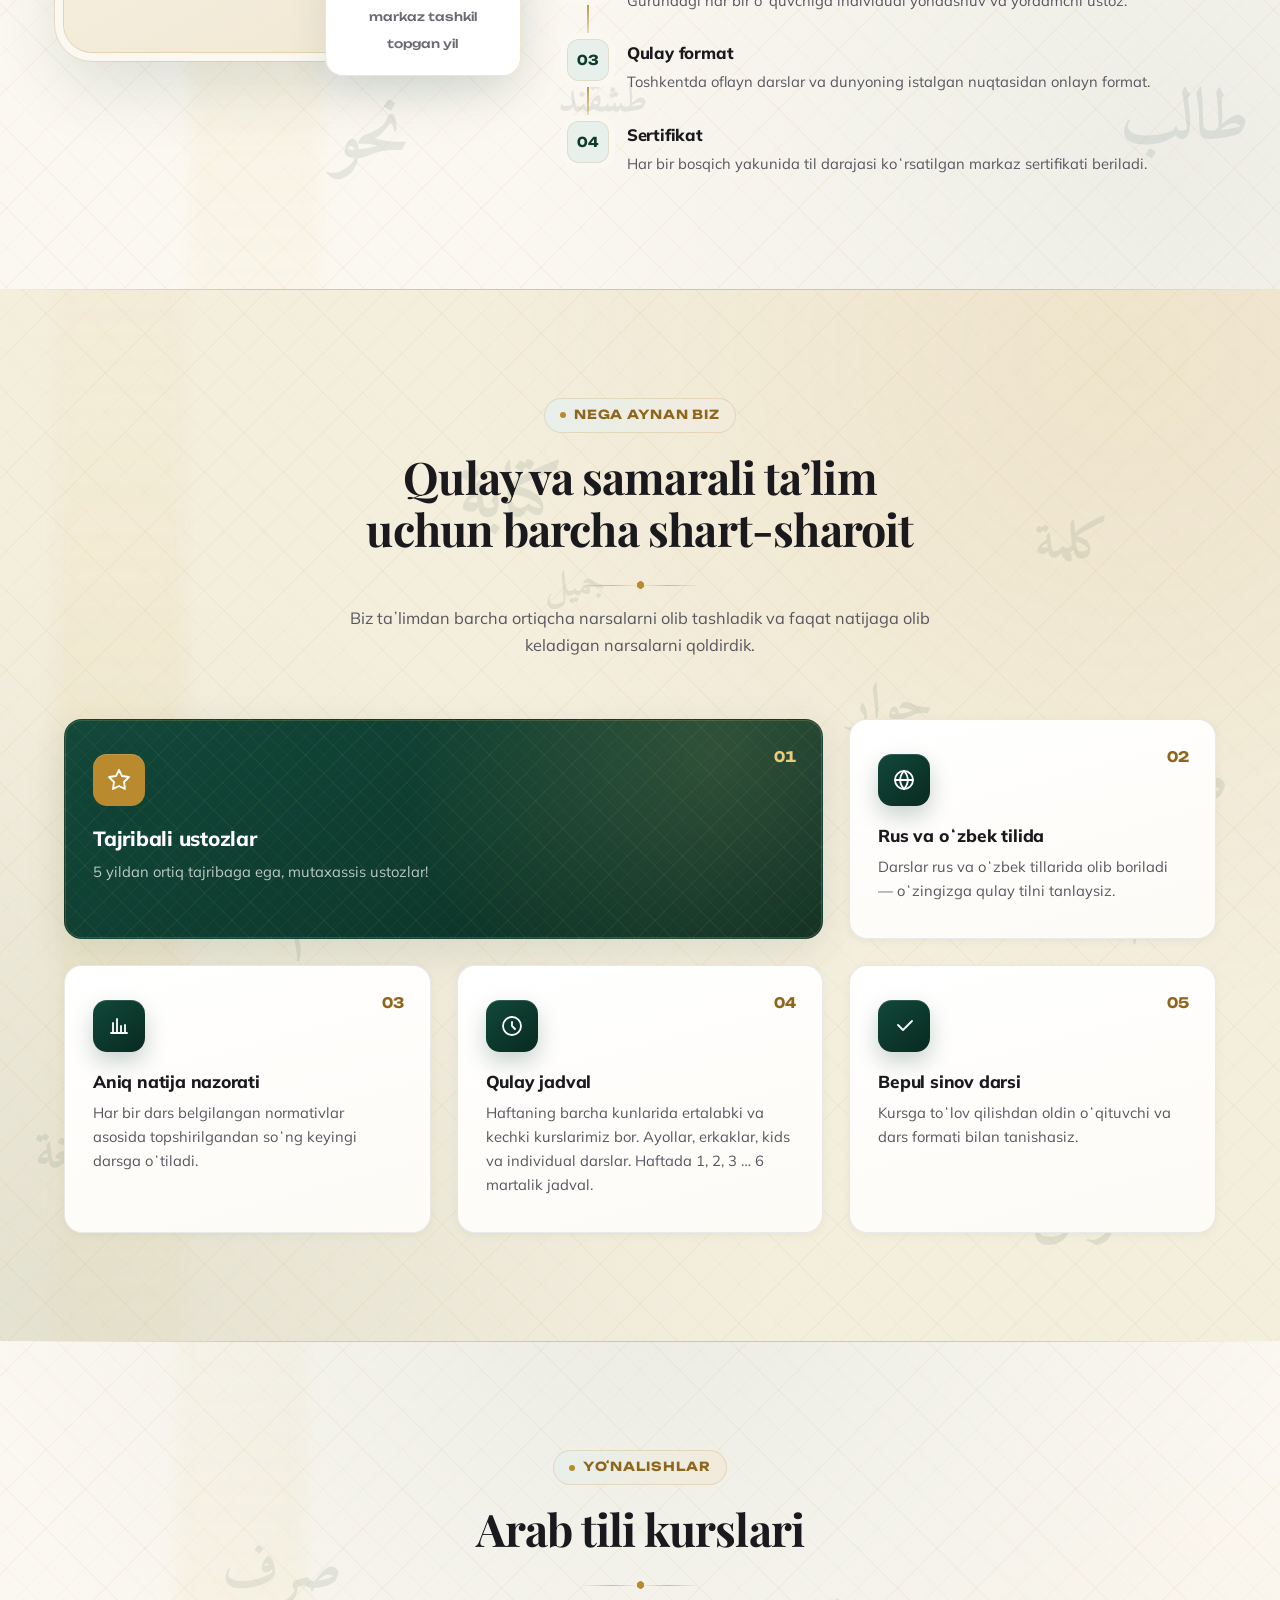
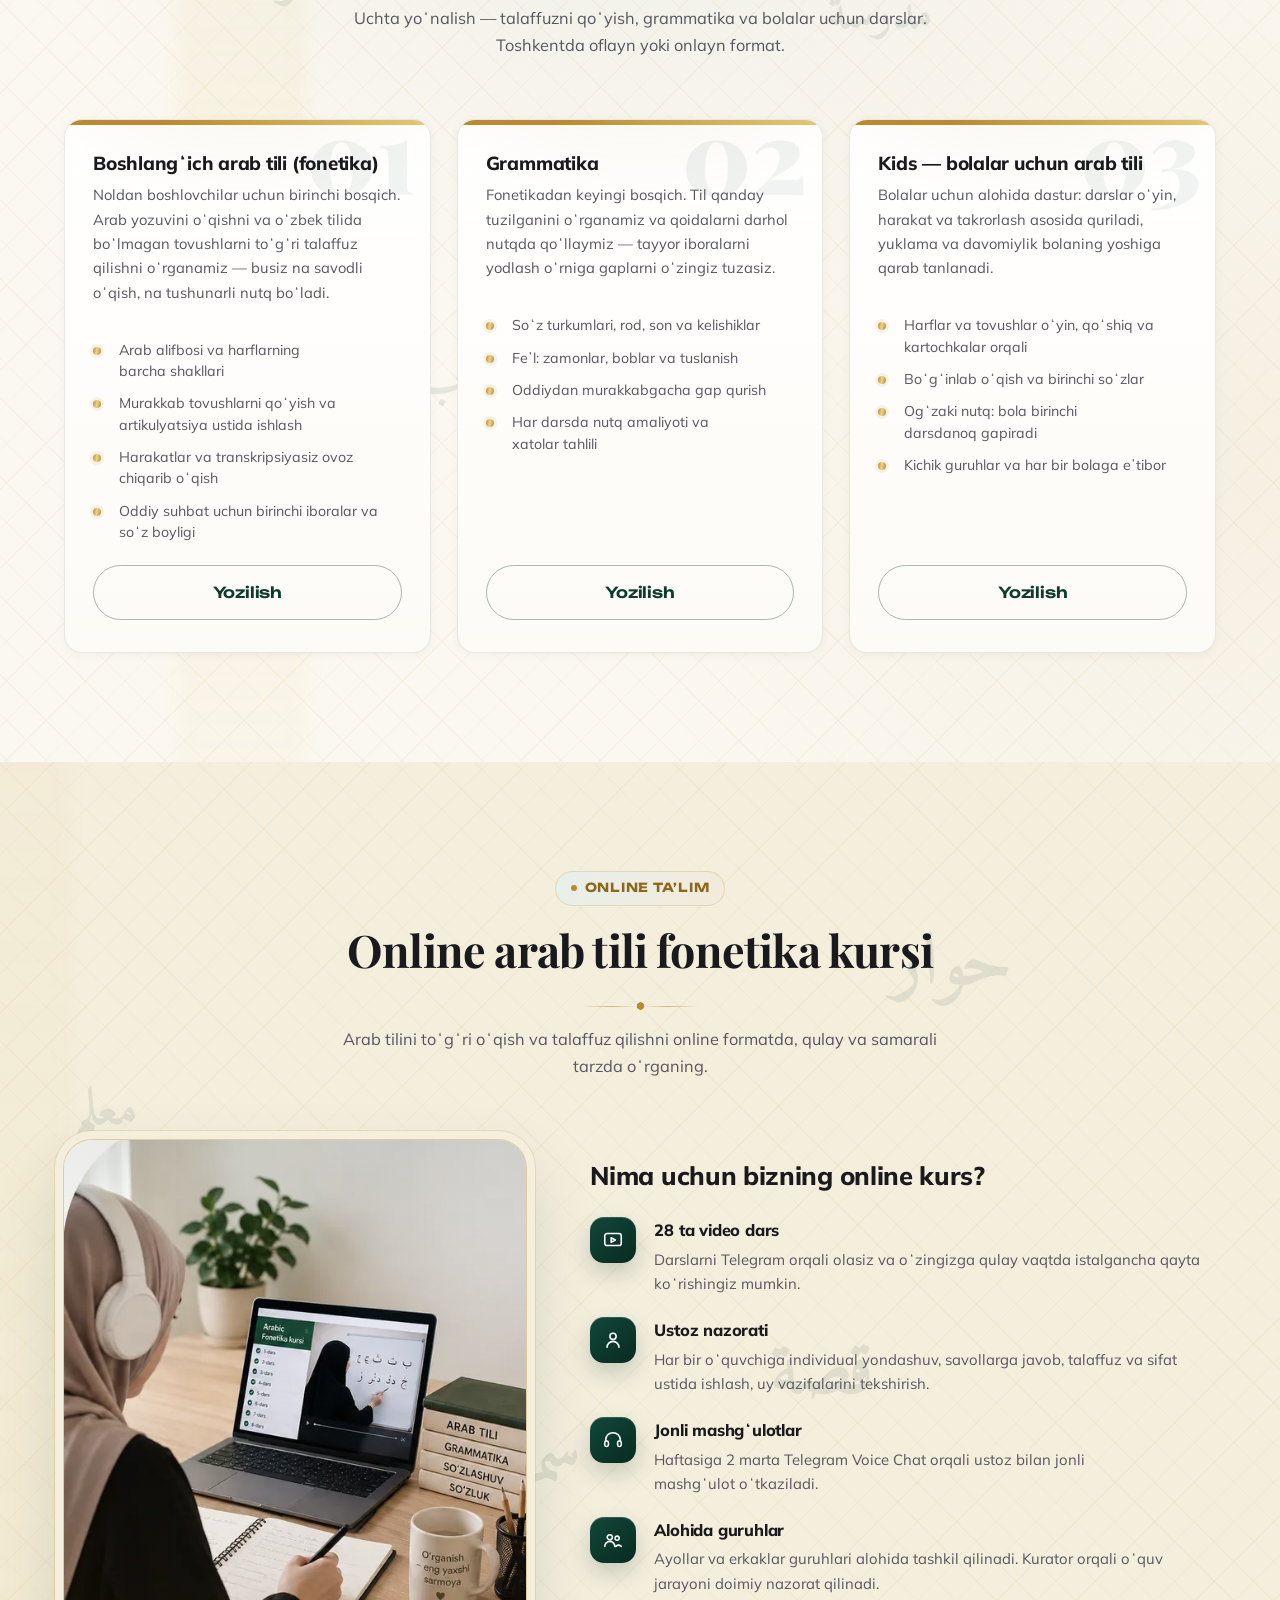
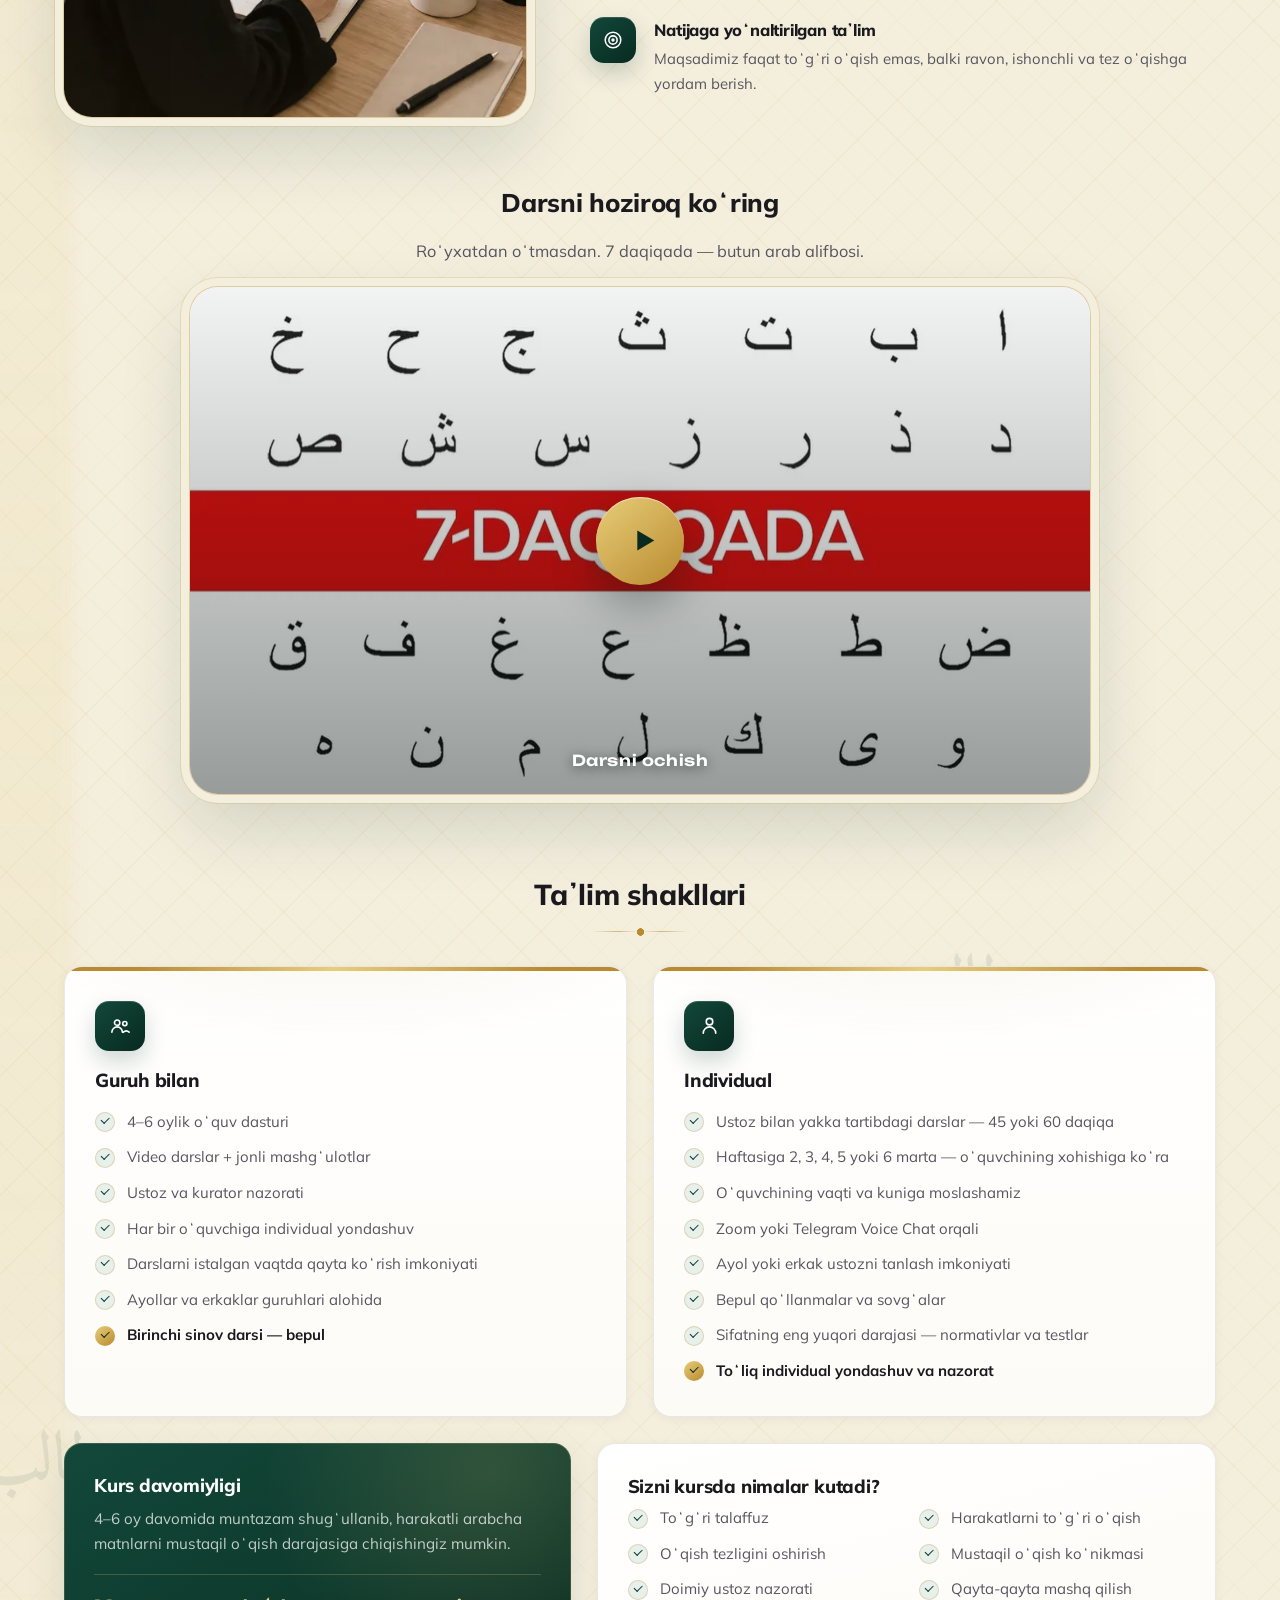
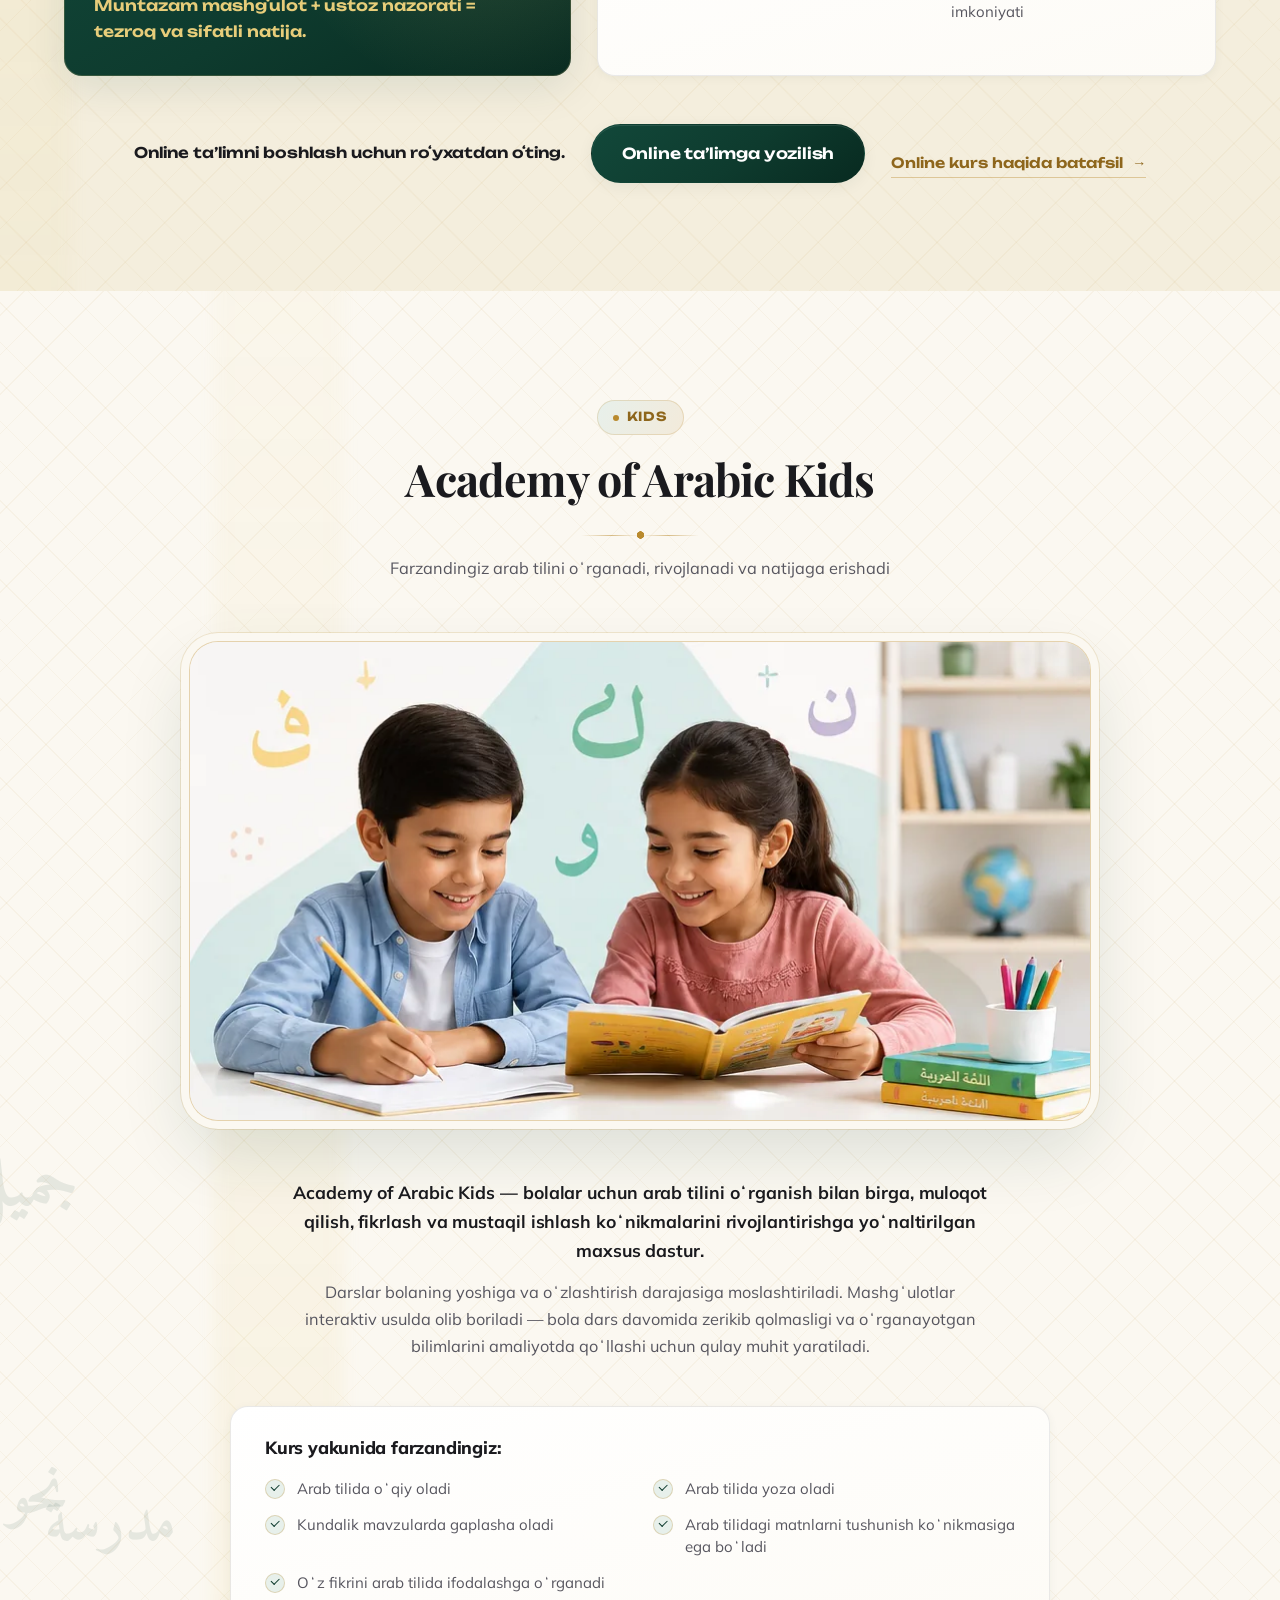
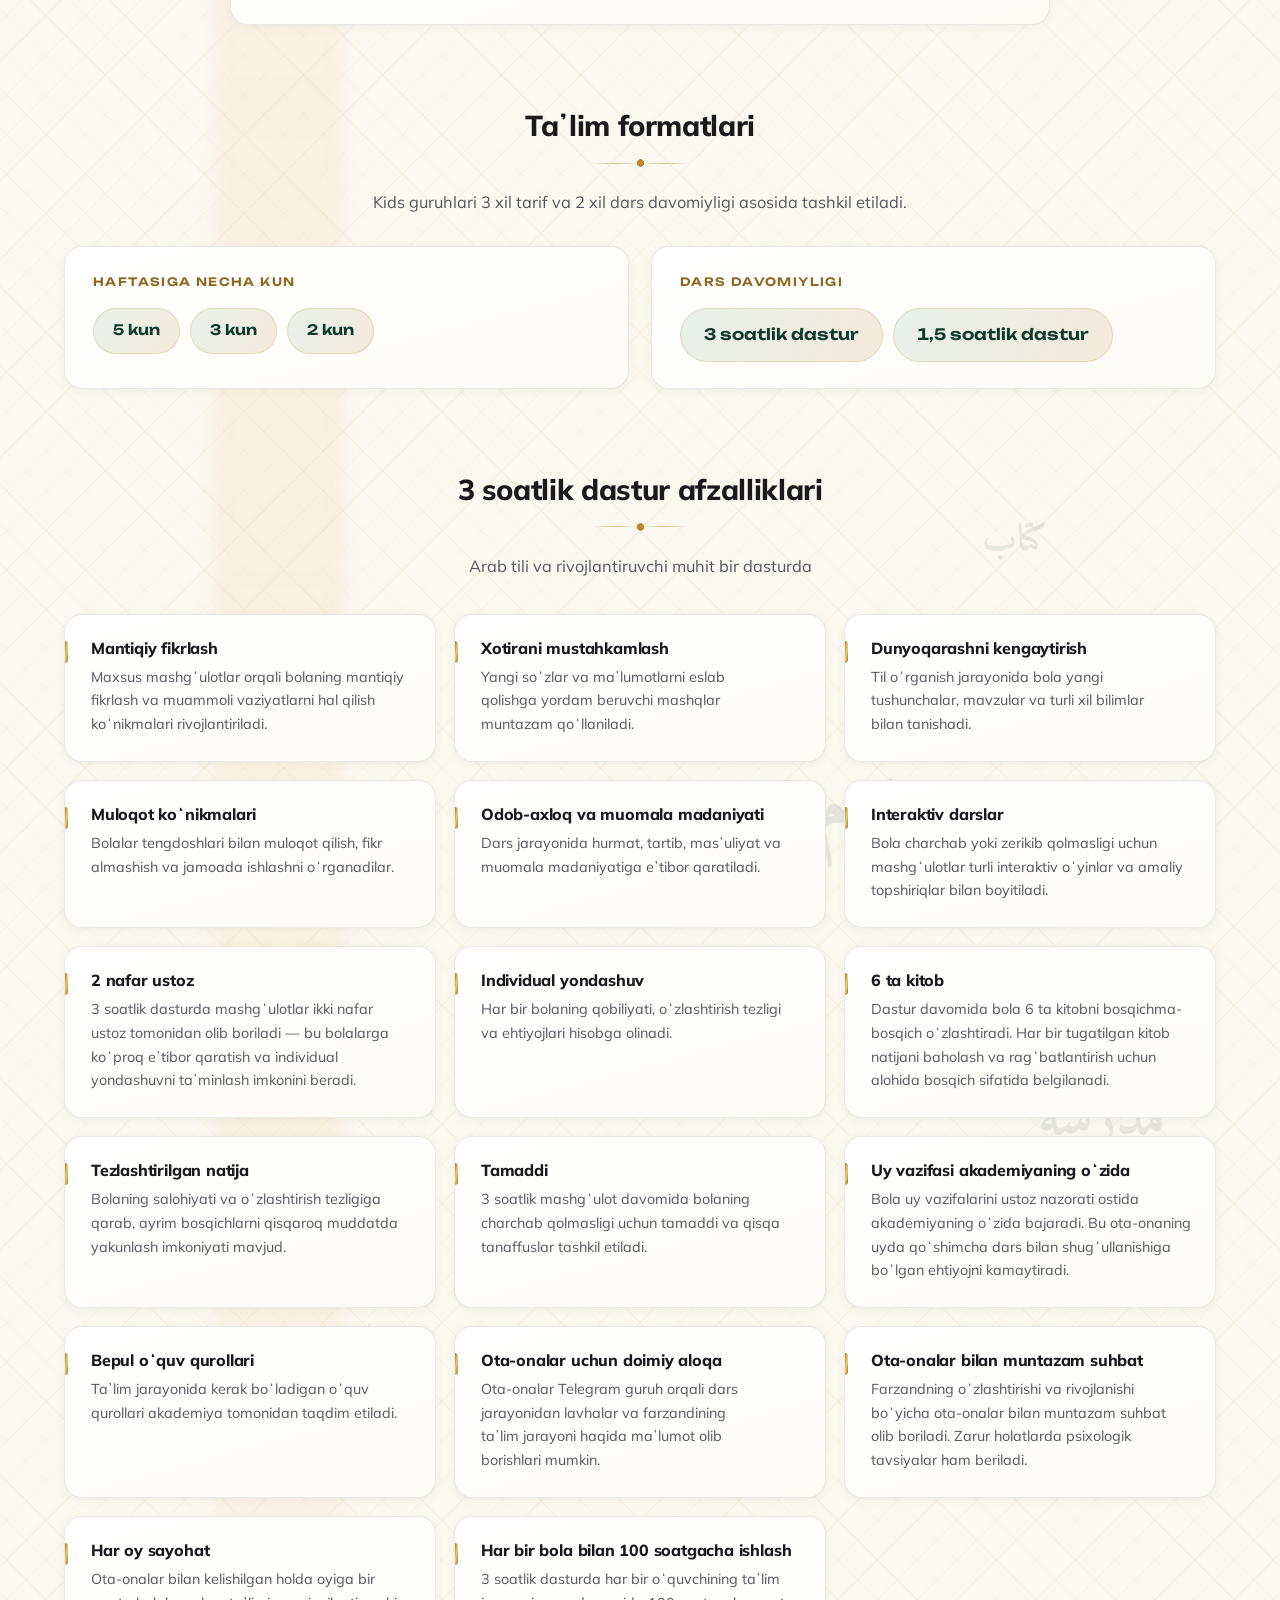
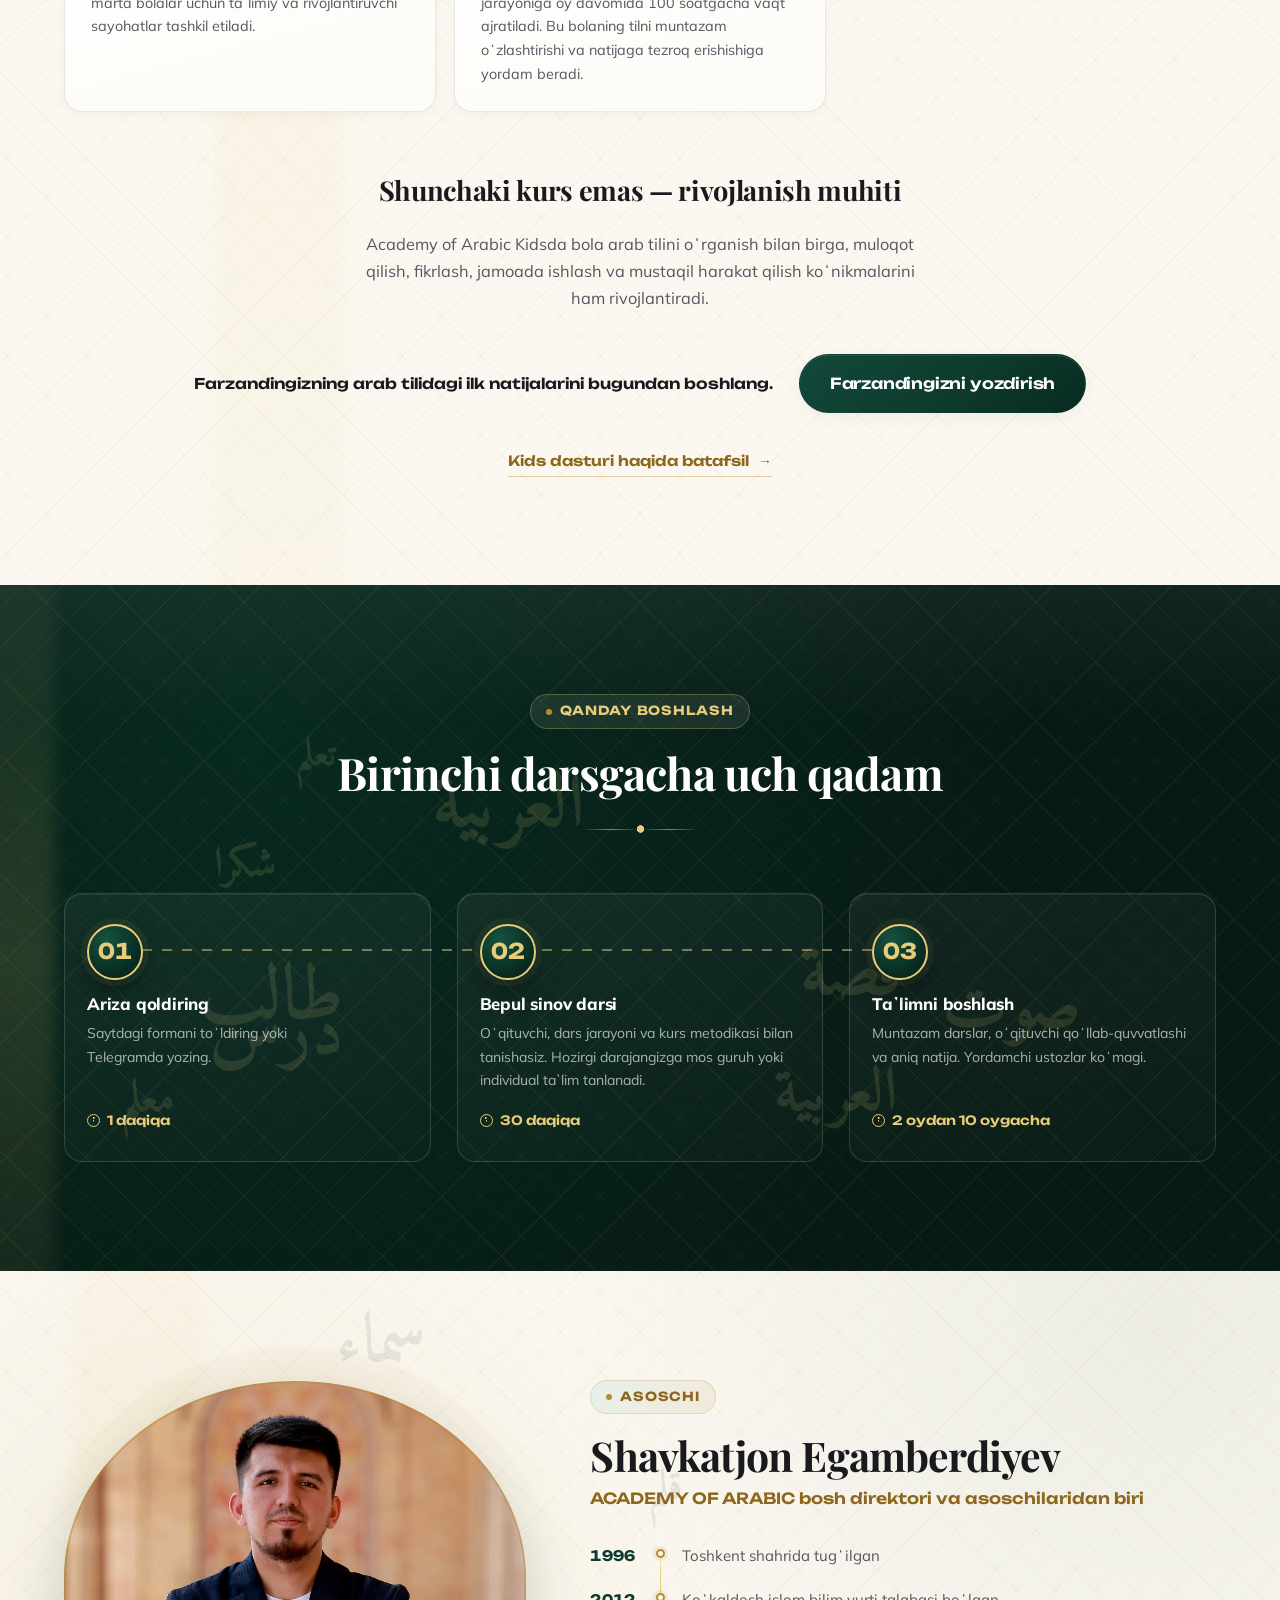
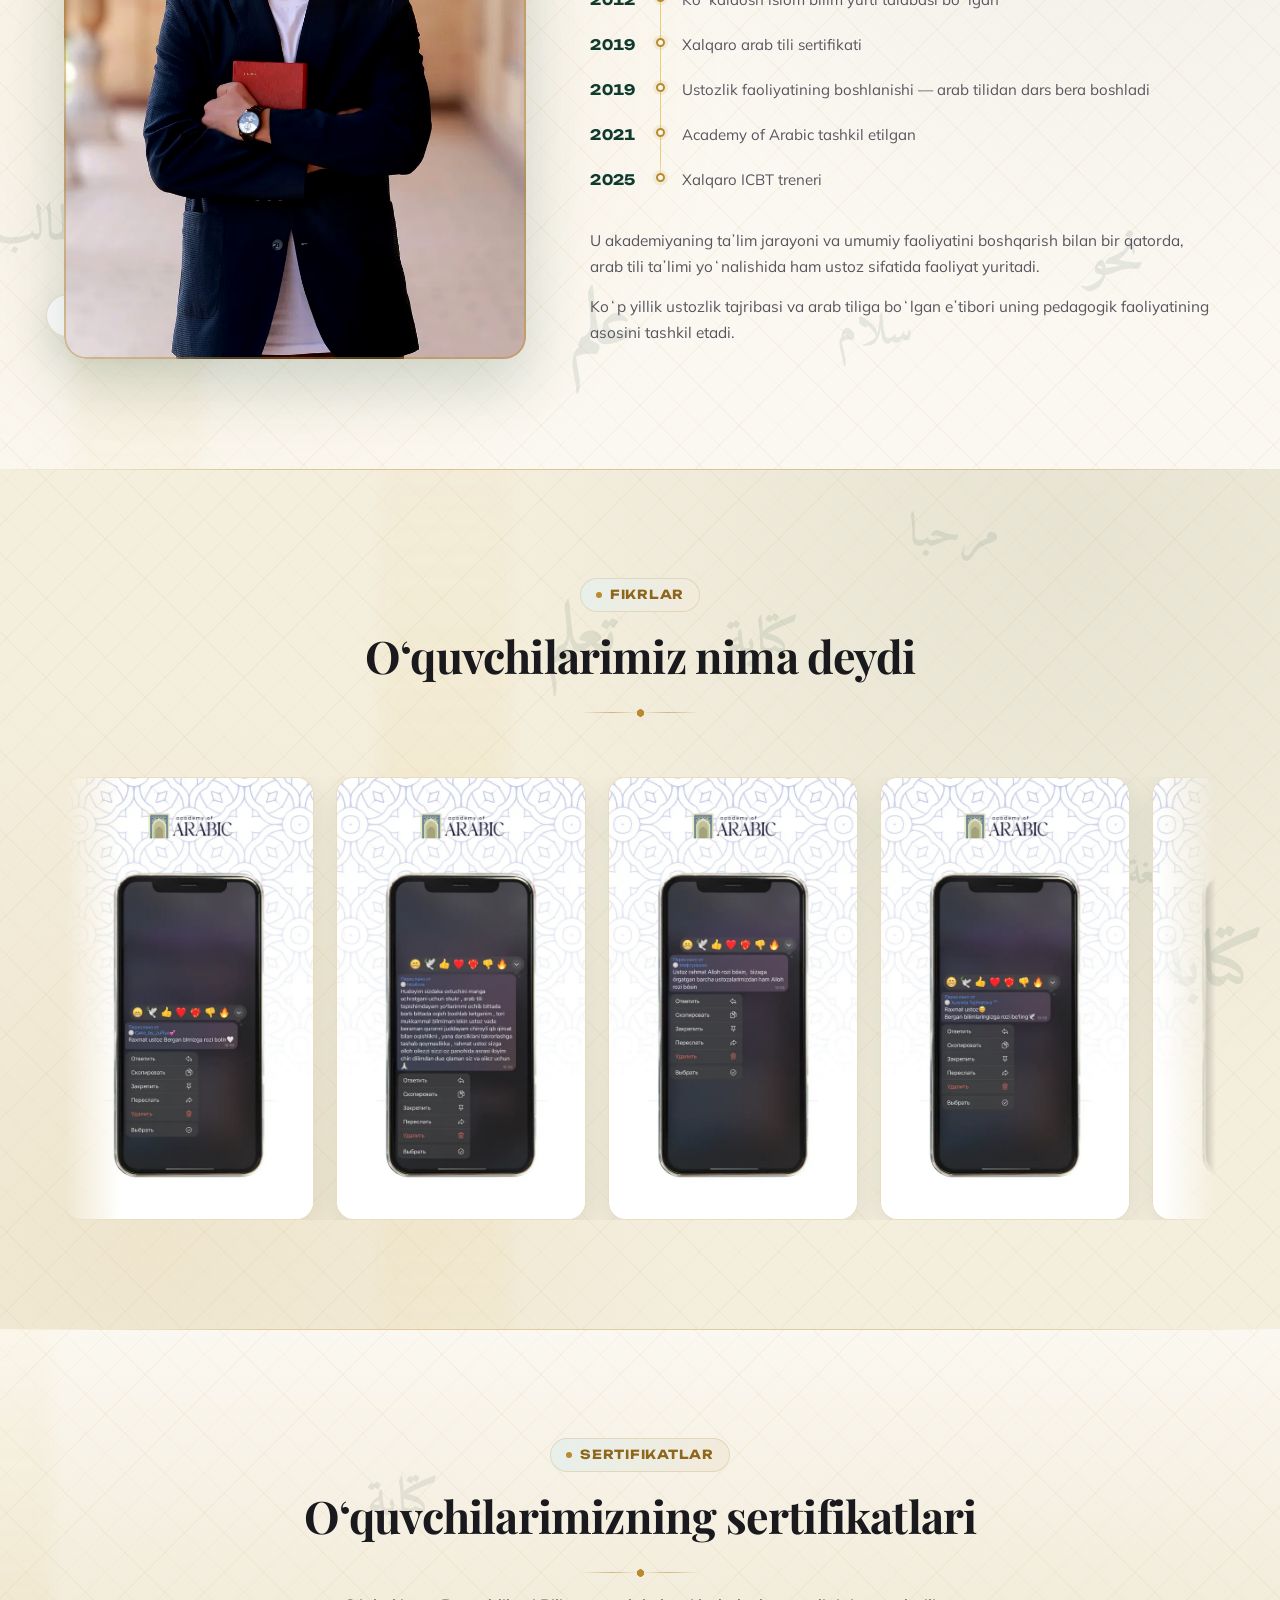
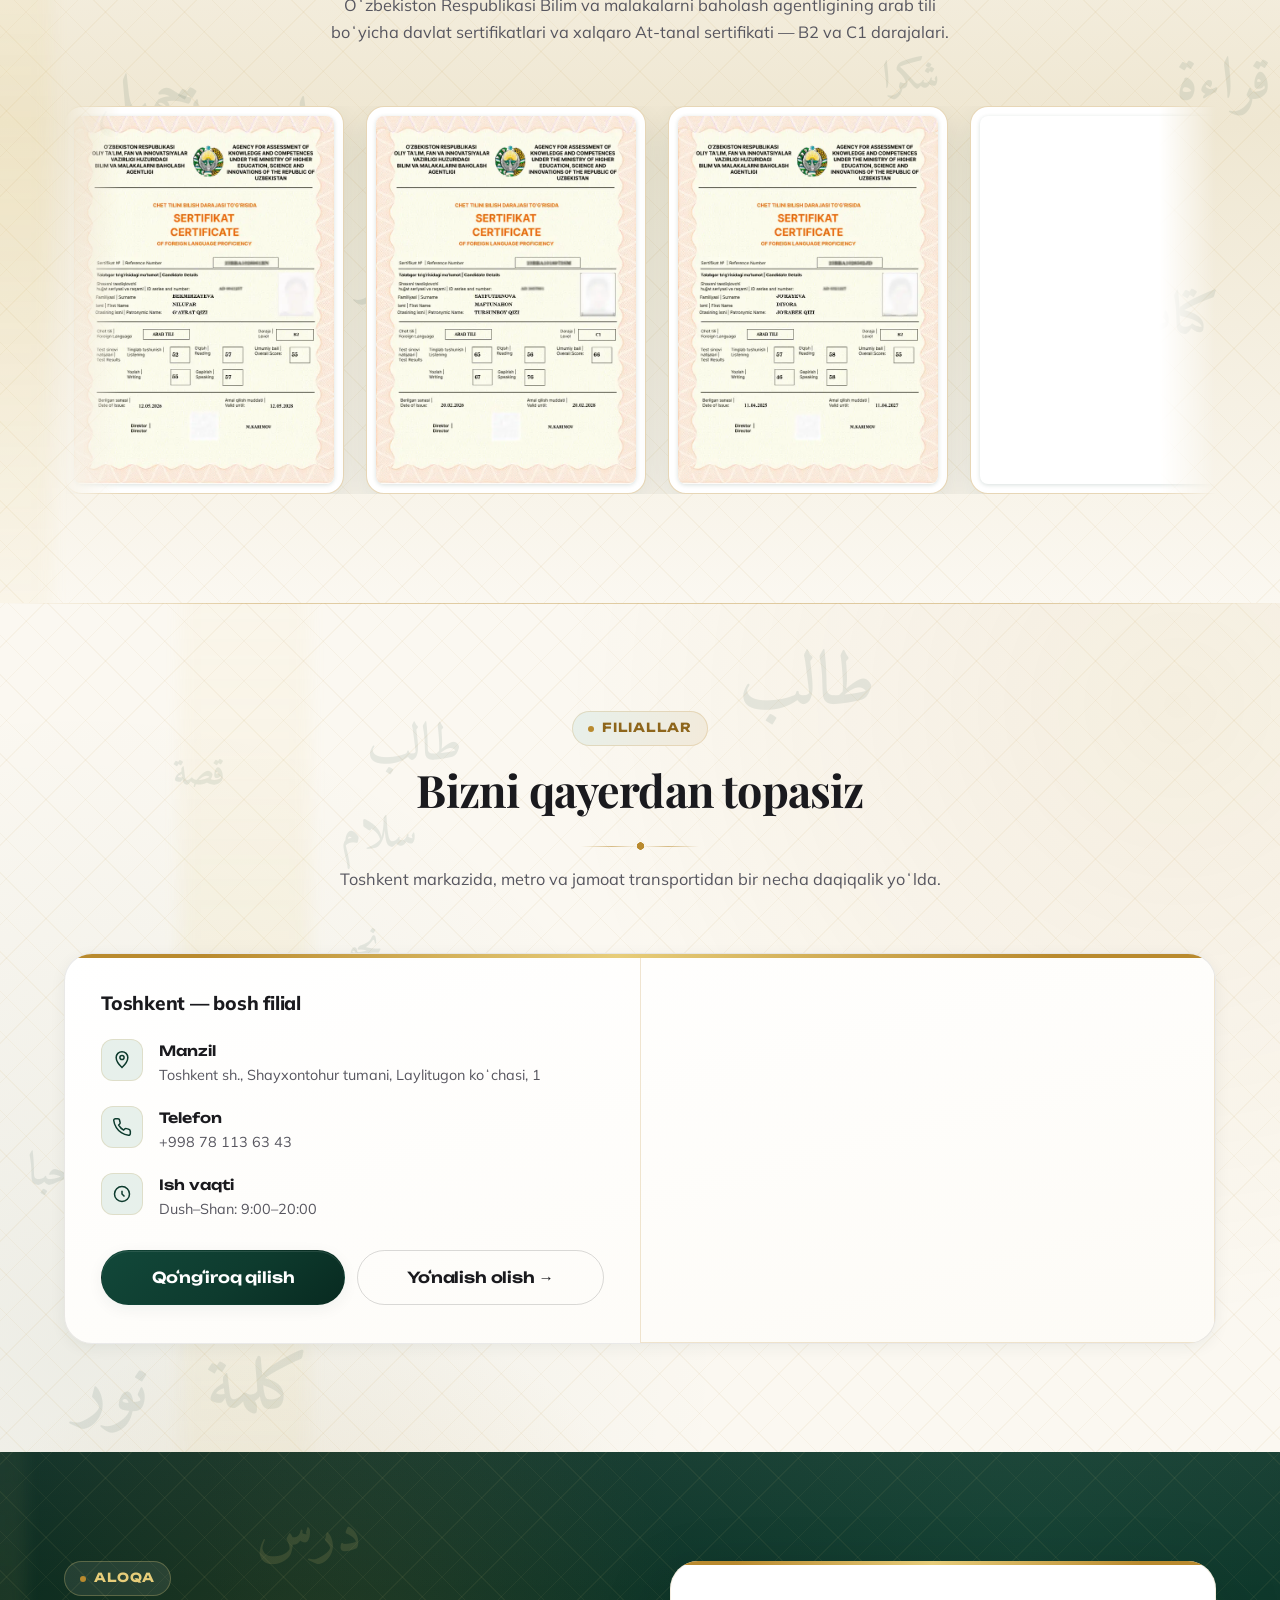
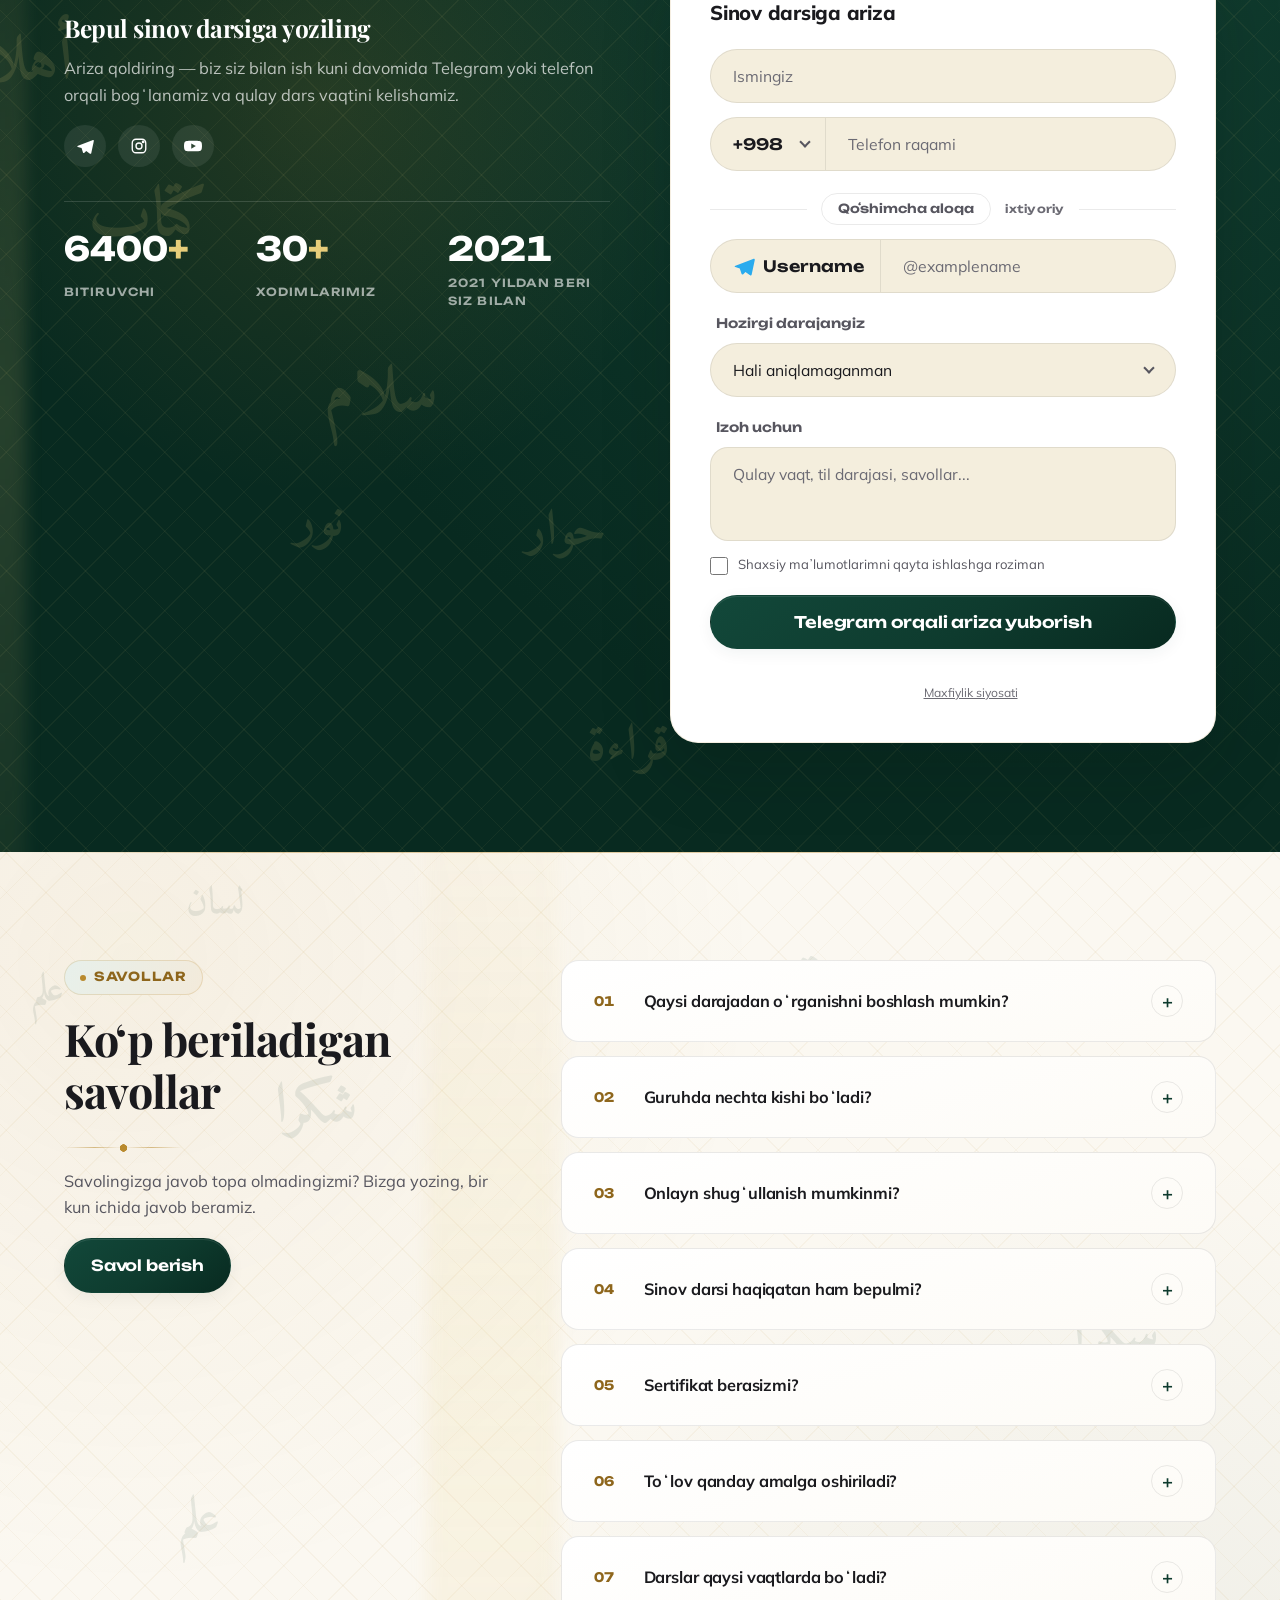
==== commit 7412c50b: "Put the original mihrab favicon back The previous commit replaced it with a redrawn, simplified arch" ====
--- a/ar/index.html
+++ b/ar/index.html
@@ -27,10 +27,10 @@
 <meta content="41.3231156, 69.2299471" name="ICBM"/>
 <!-- Google reads the sizes it is given and prefers a square multiple of
      48; /favicon.ico is its documented fallback and lives at the root. -->
-<link href="/favicon.ico?v=786205fd4d" rel="icon" sizes="16x16 32x32 48x48"/>
-<link href="/assets/favicon-96.png?v=2f4cff0e99" rel="icon" sizes="96x96" type="image/png"/>
-<link href="/assets/favicon-192.png?v=08be17cc28" rel="icon" sizes="192x192" type="image/png"/>
-<link href="/assets/apple-touch-icon.png?v=bcd27d1ff9" rel="apple-touch-icon" sizes="180x180"/>
+<link href="/favicon.ico?v=b4f56022de" rel="icon" sizes="16x16 32x32 48x48"/>
+<link href="/assets/favicon-96.png?v=634ba7b935" rel="icon" sizes="96x96" type="image/png"/>
+<link href="/assets/favicon-192.png?v=8e1a1da3ba" rel="icon" sizes="192x192" type="image/png"/>
+<link href="/assets/apple-touch-icon.png?v=5cd60ec1dc" rel="apple-touch-icon" sizes="180x180"/>
 <link href="/site.webmanifest" rel="manifest"/>
 <meta content="#0E3B2E" name="theme-color"/>
 <script type="application/ld+json">{
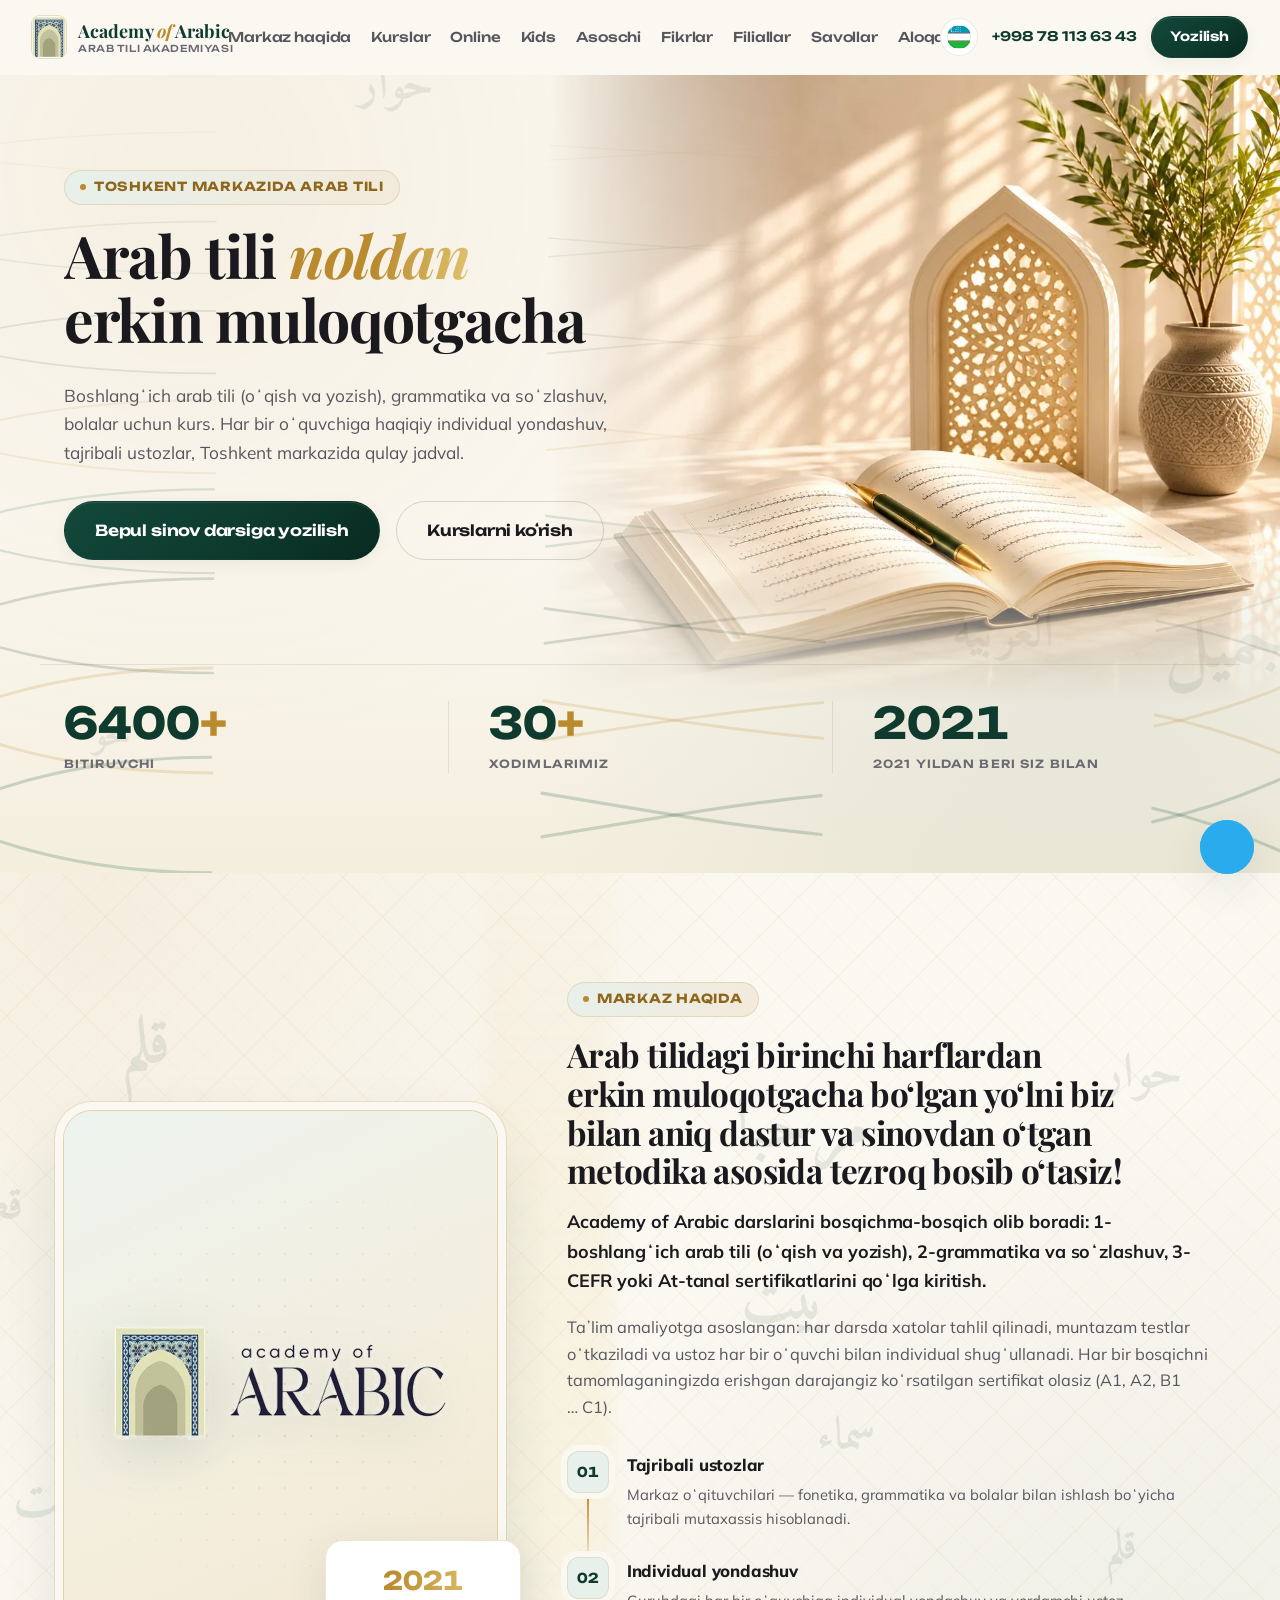
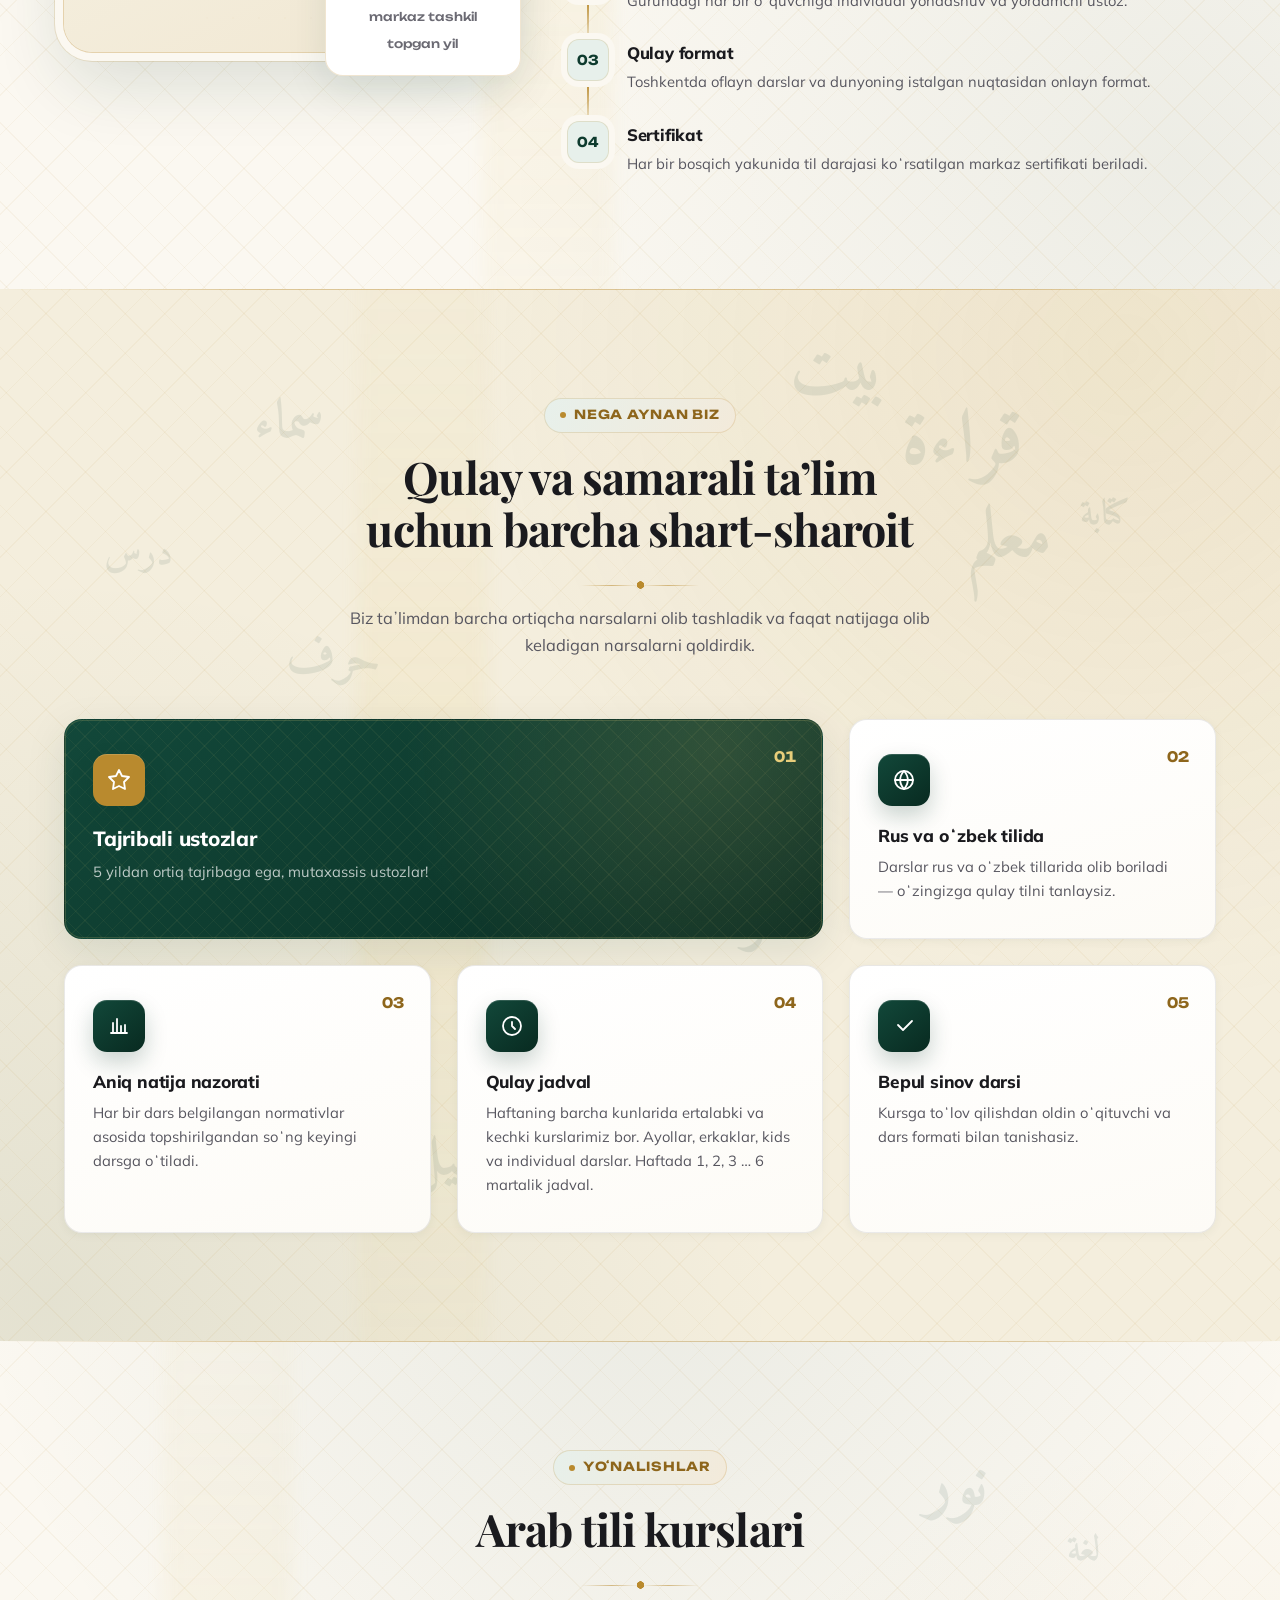
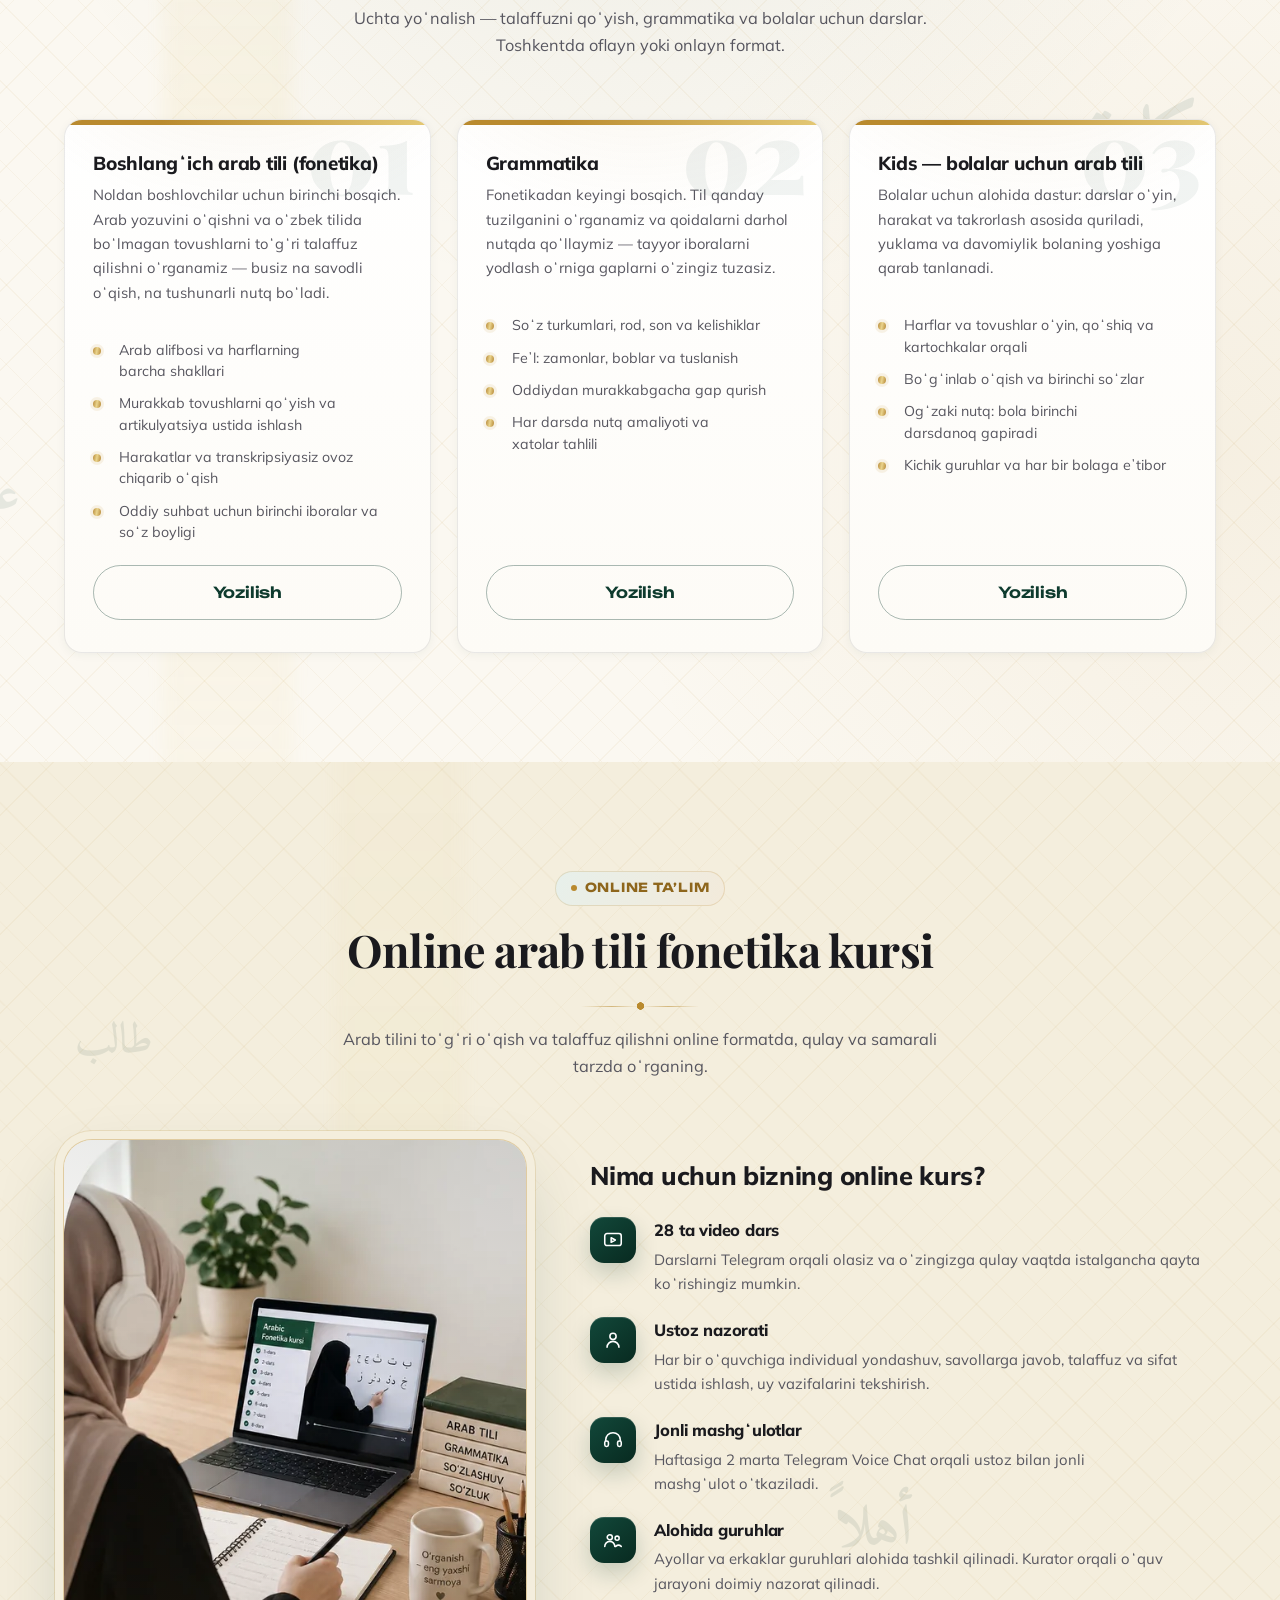
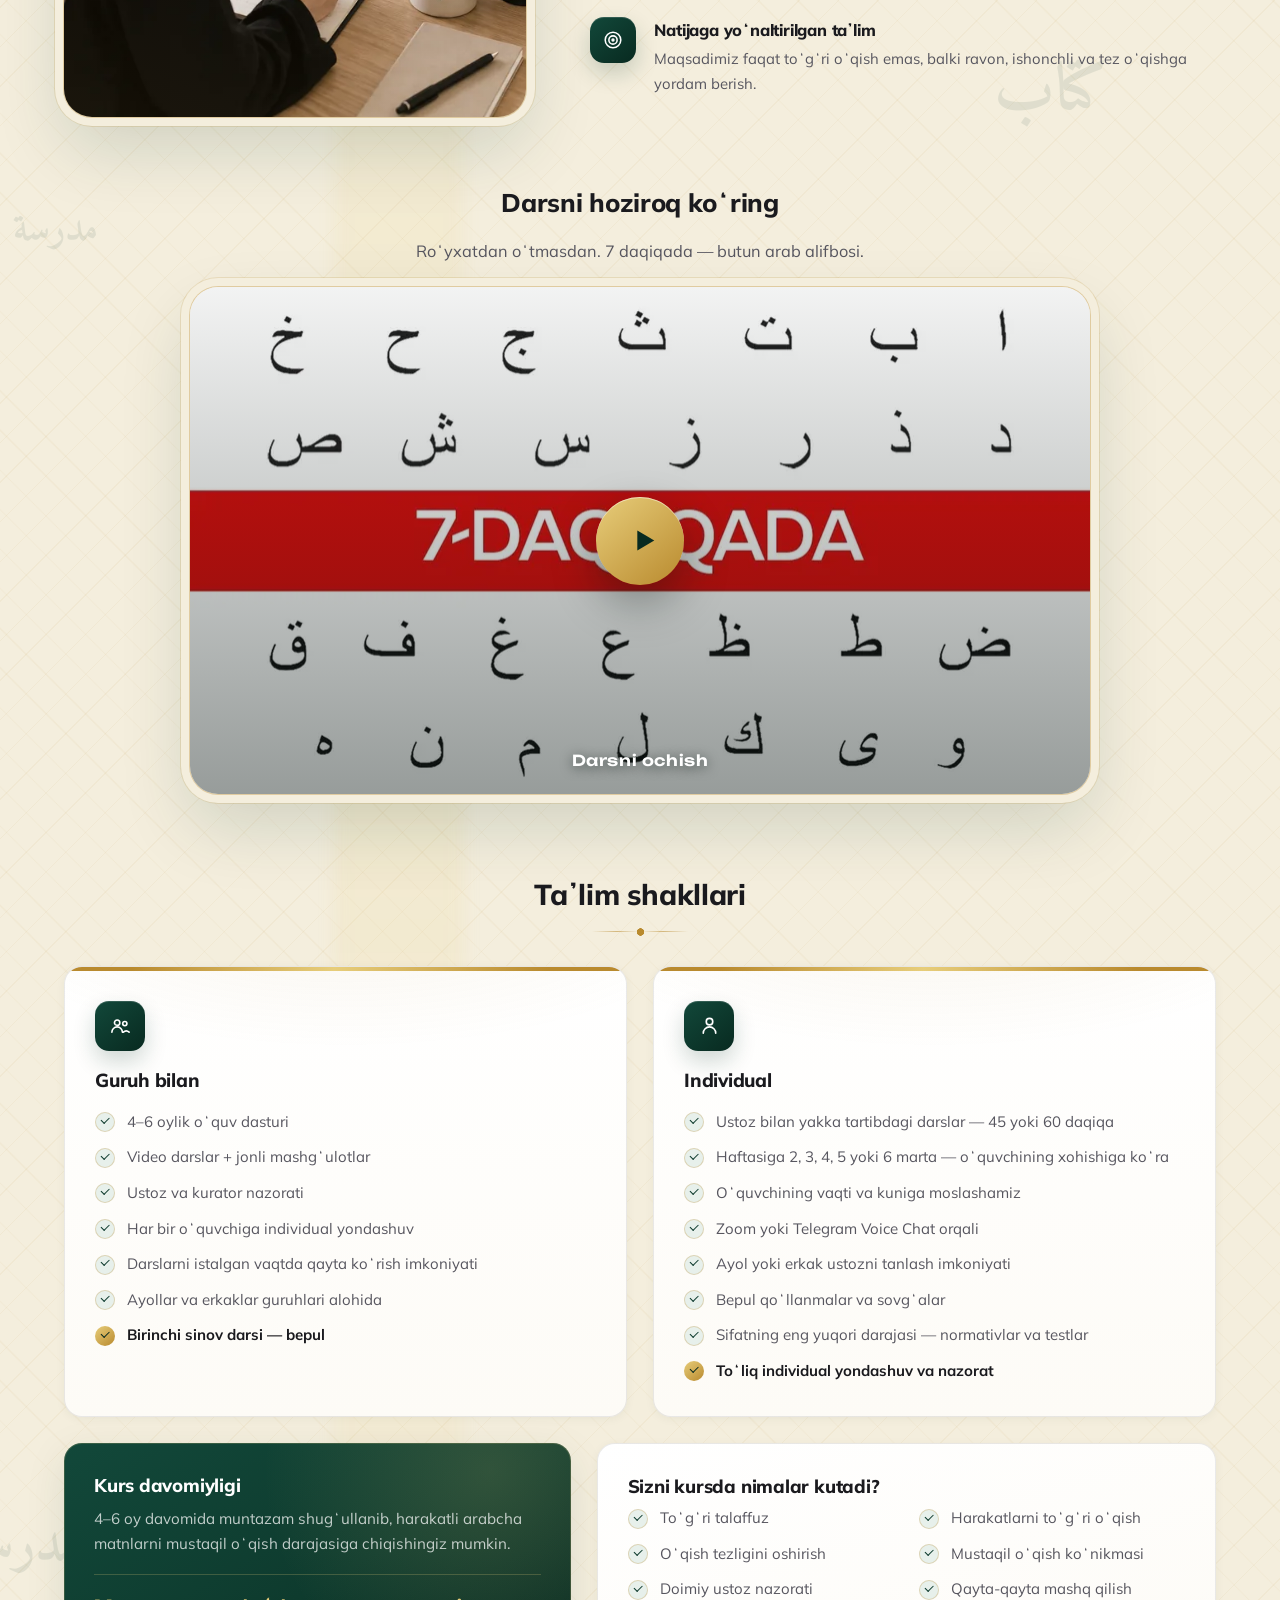
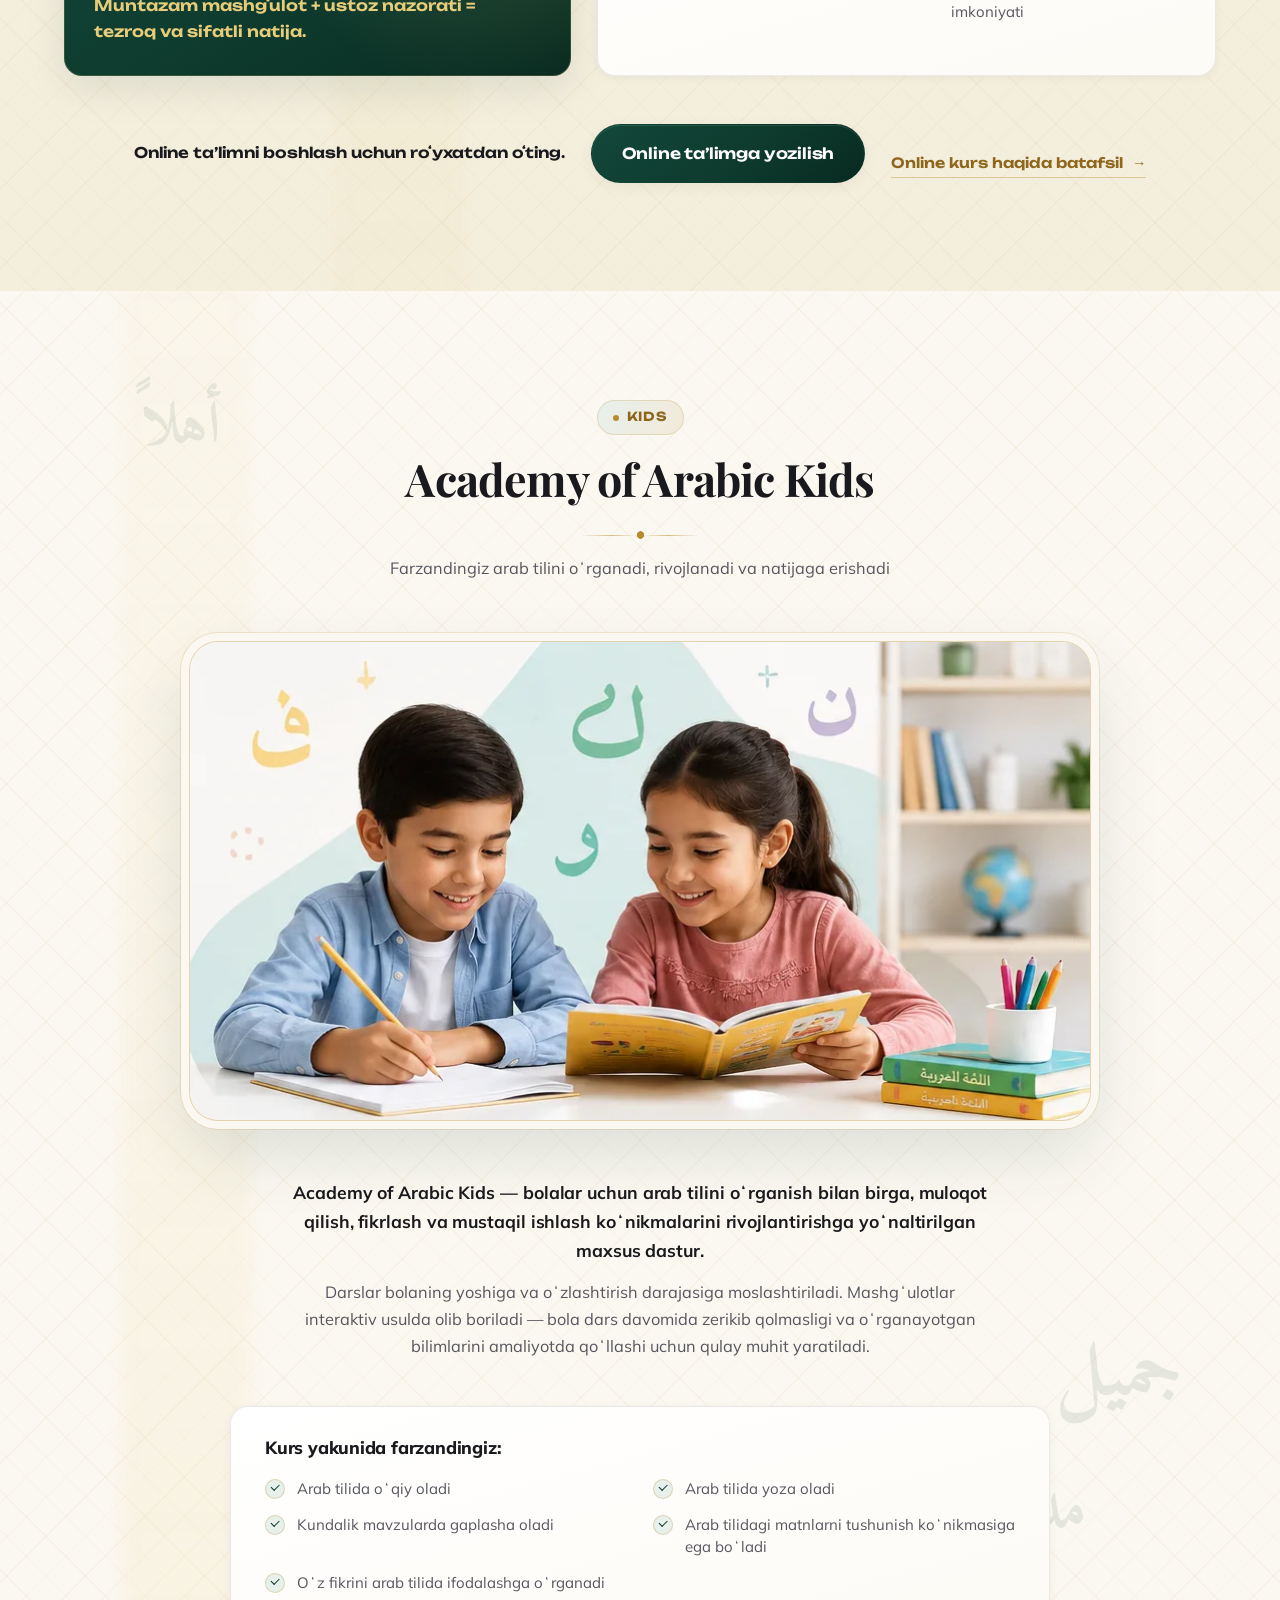
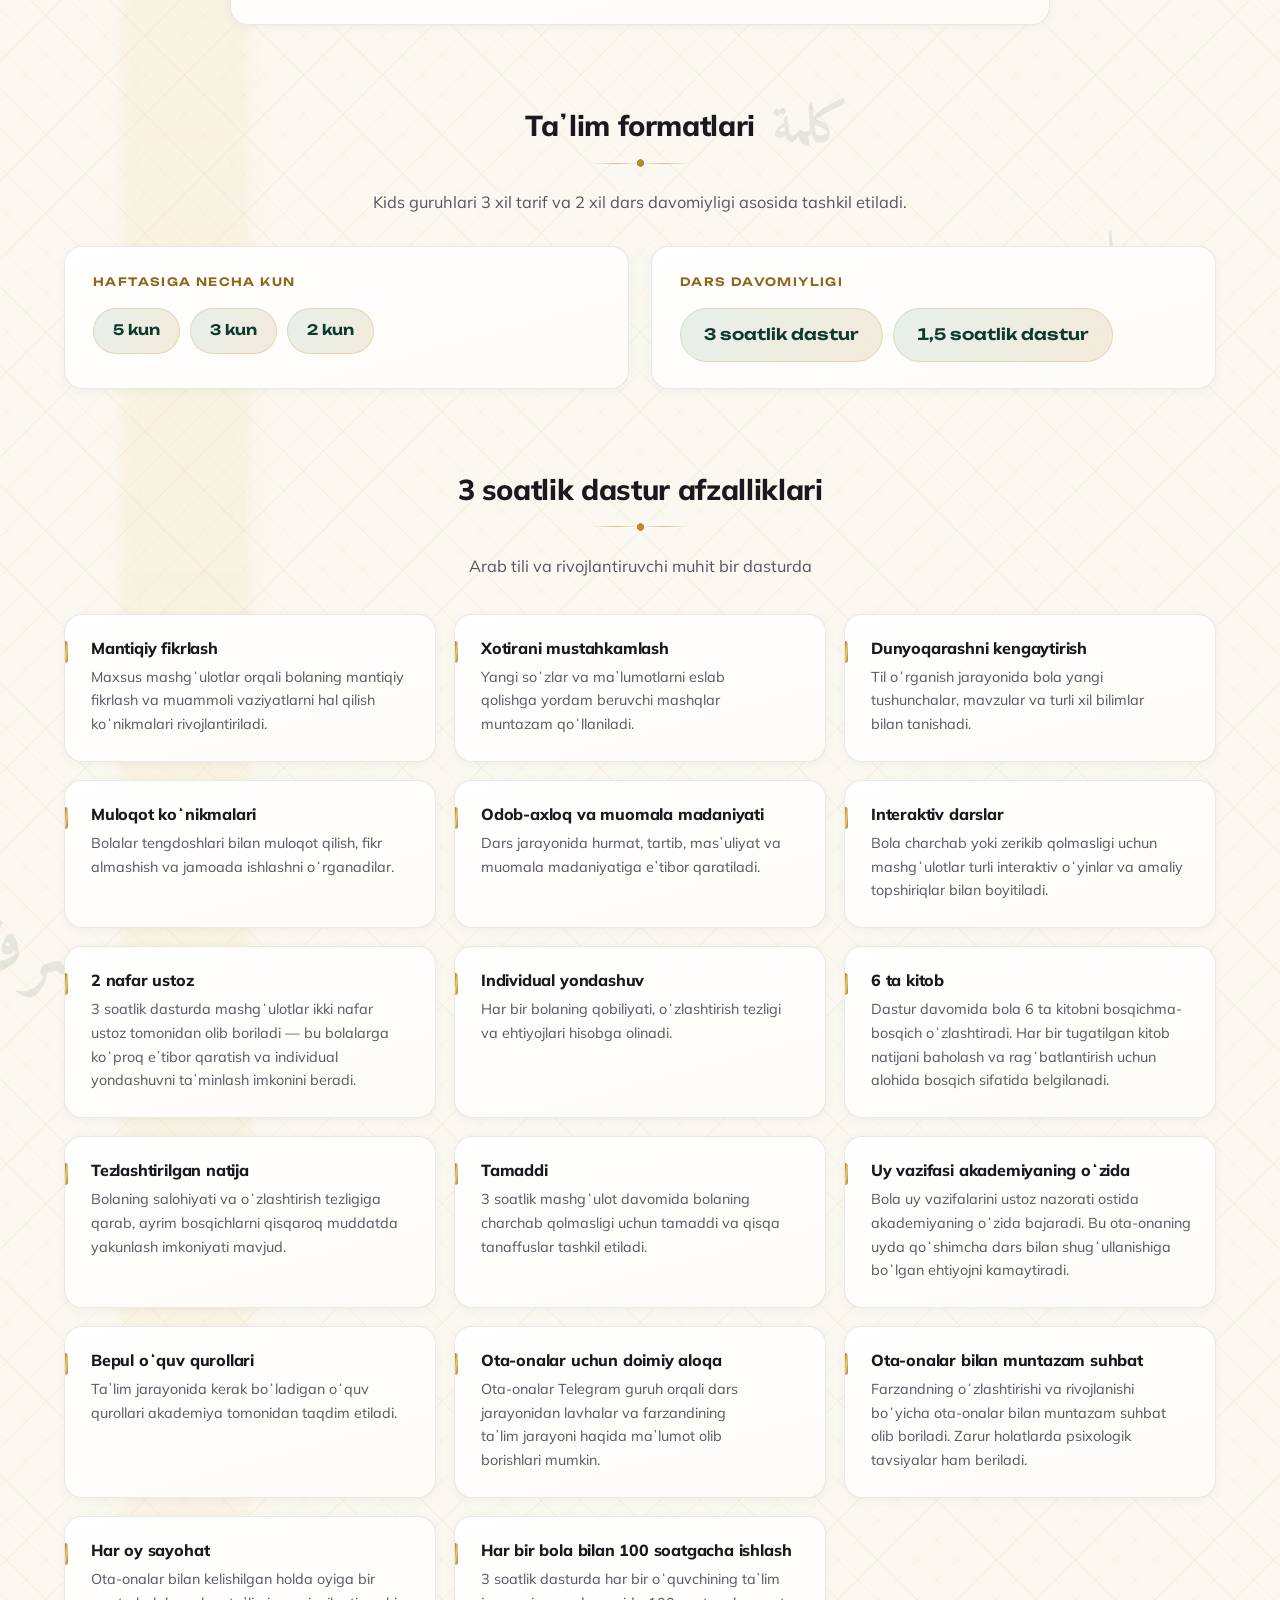
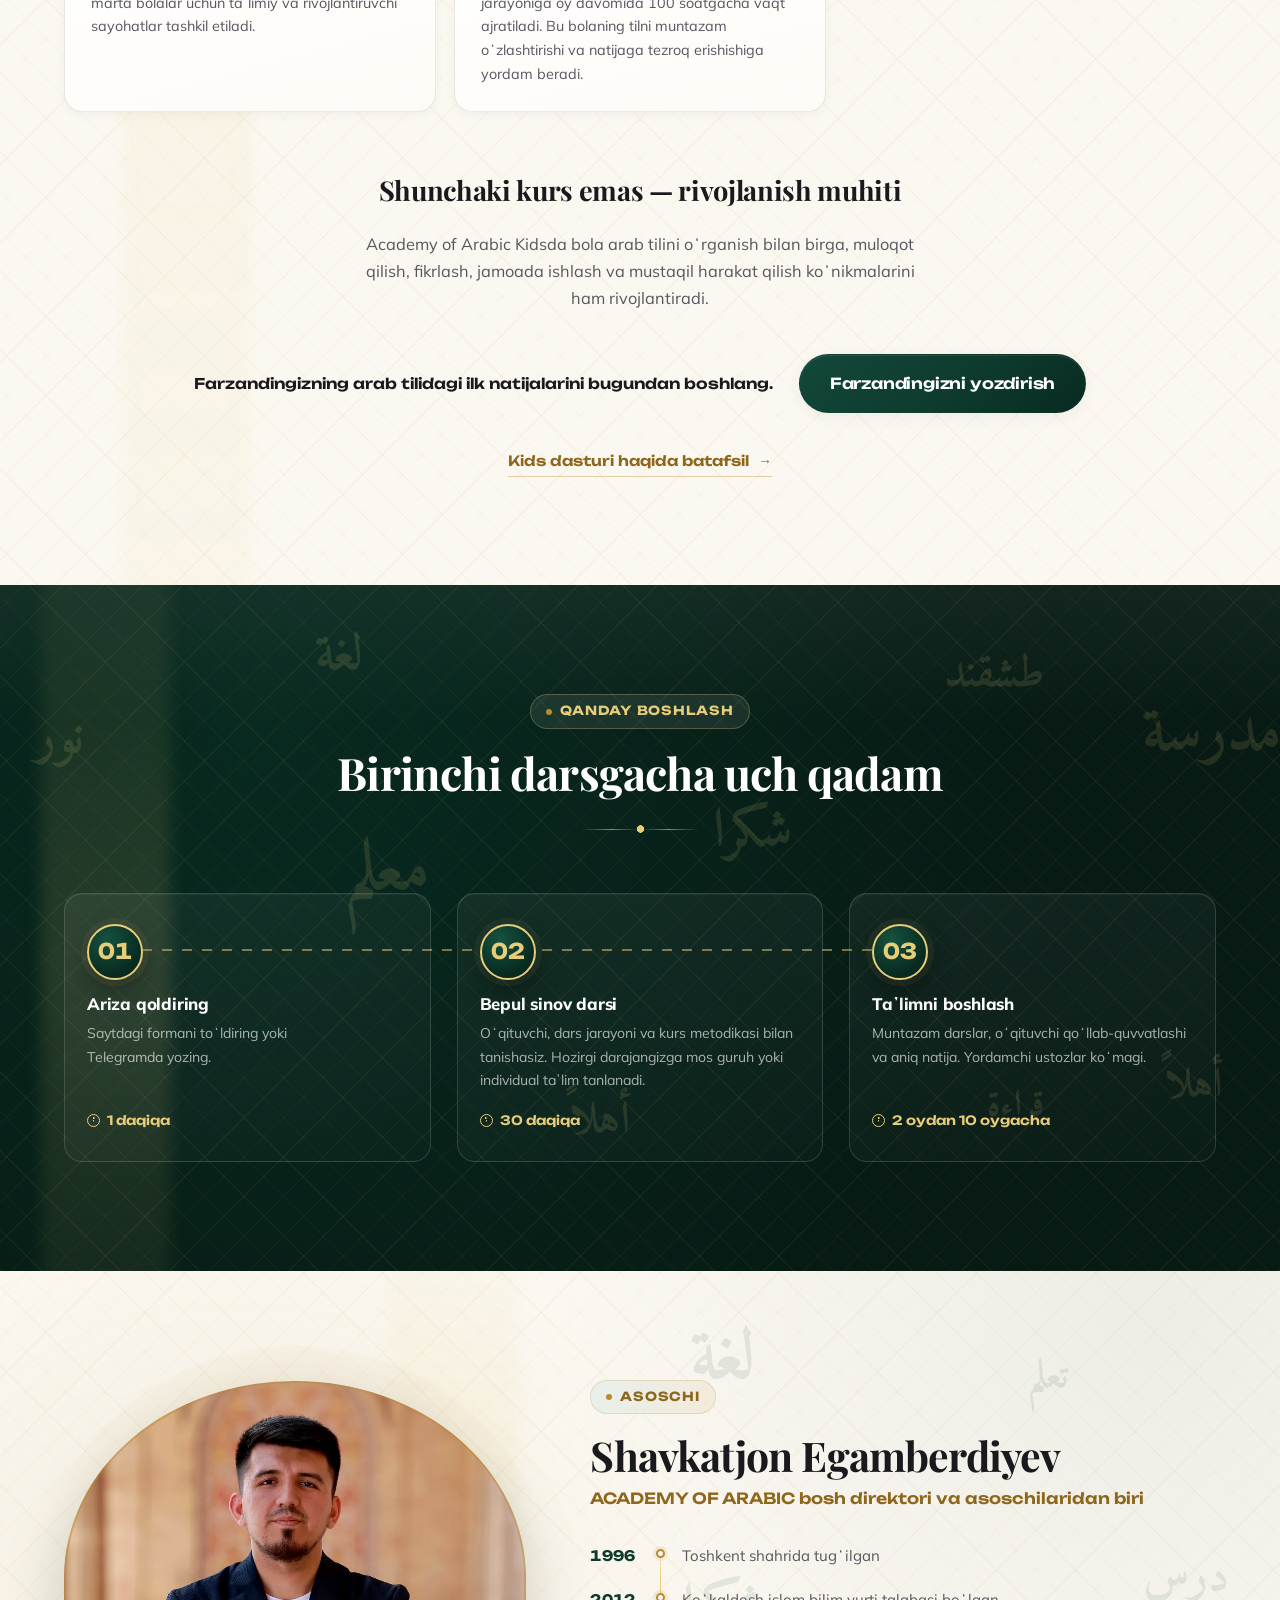
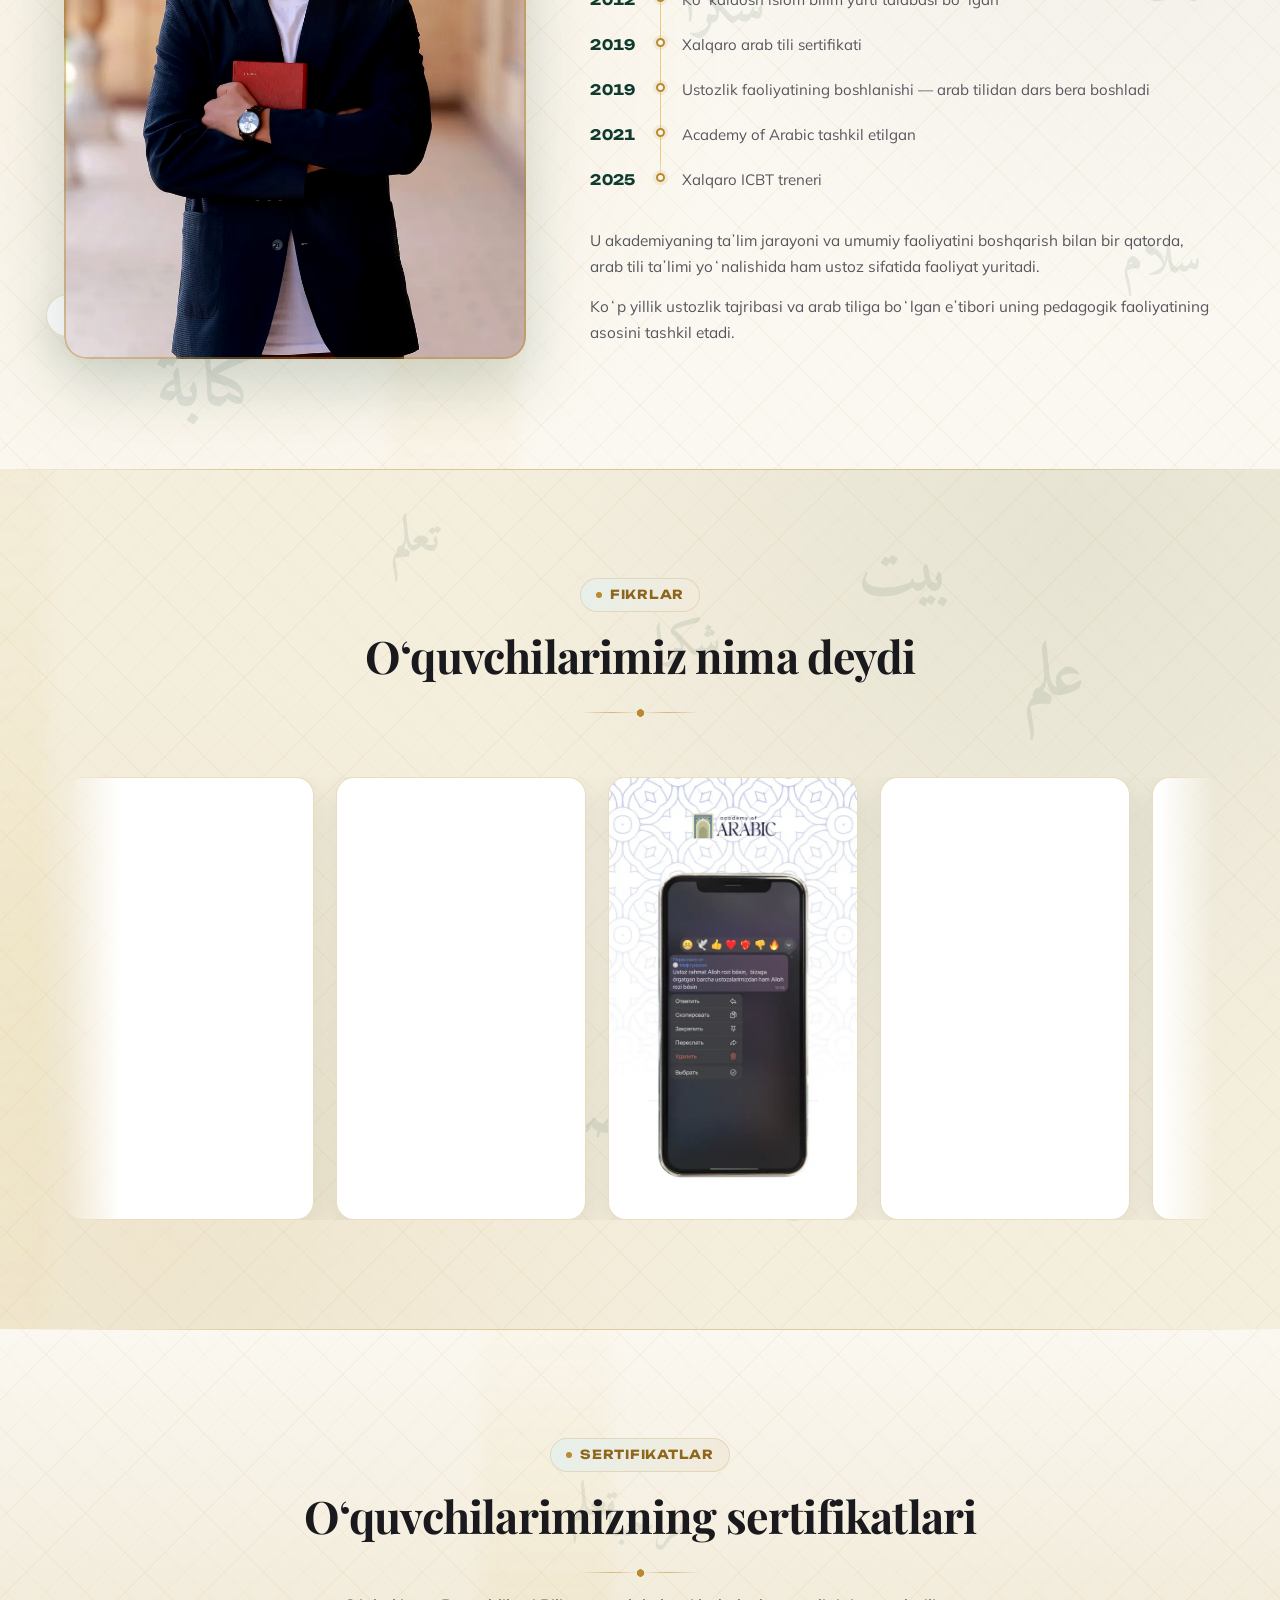
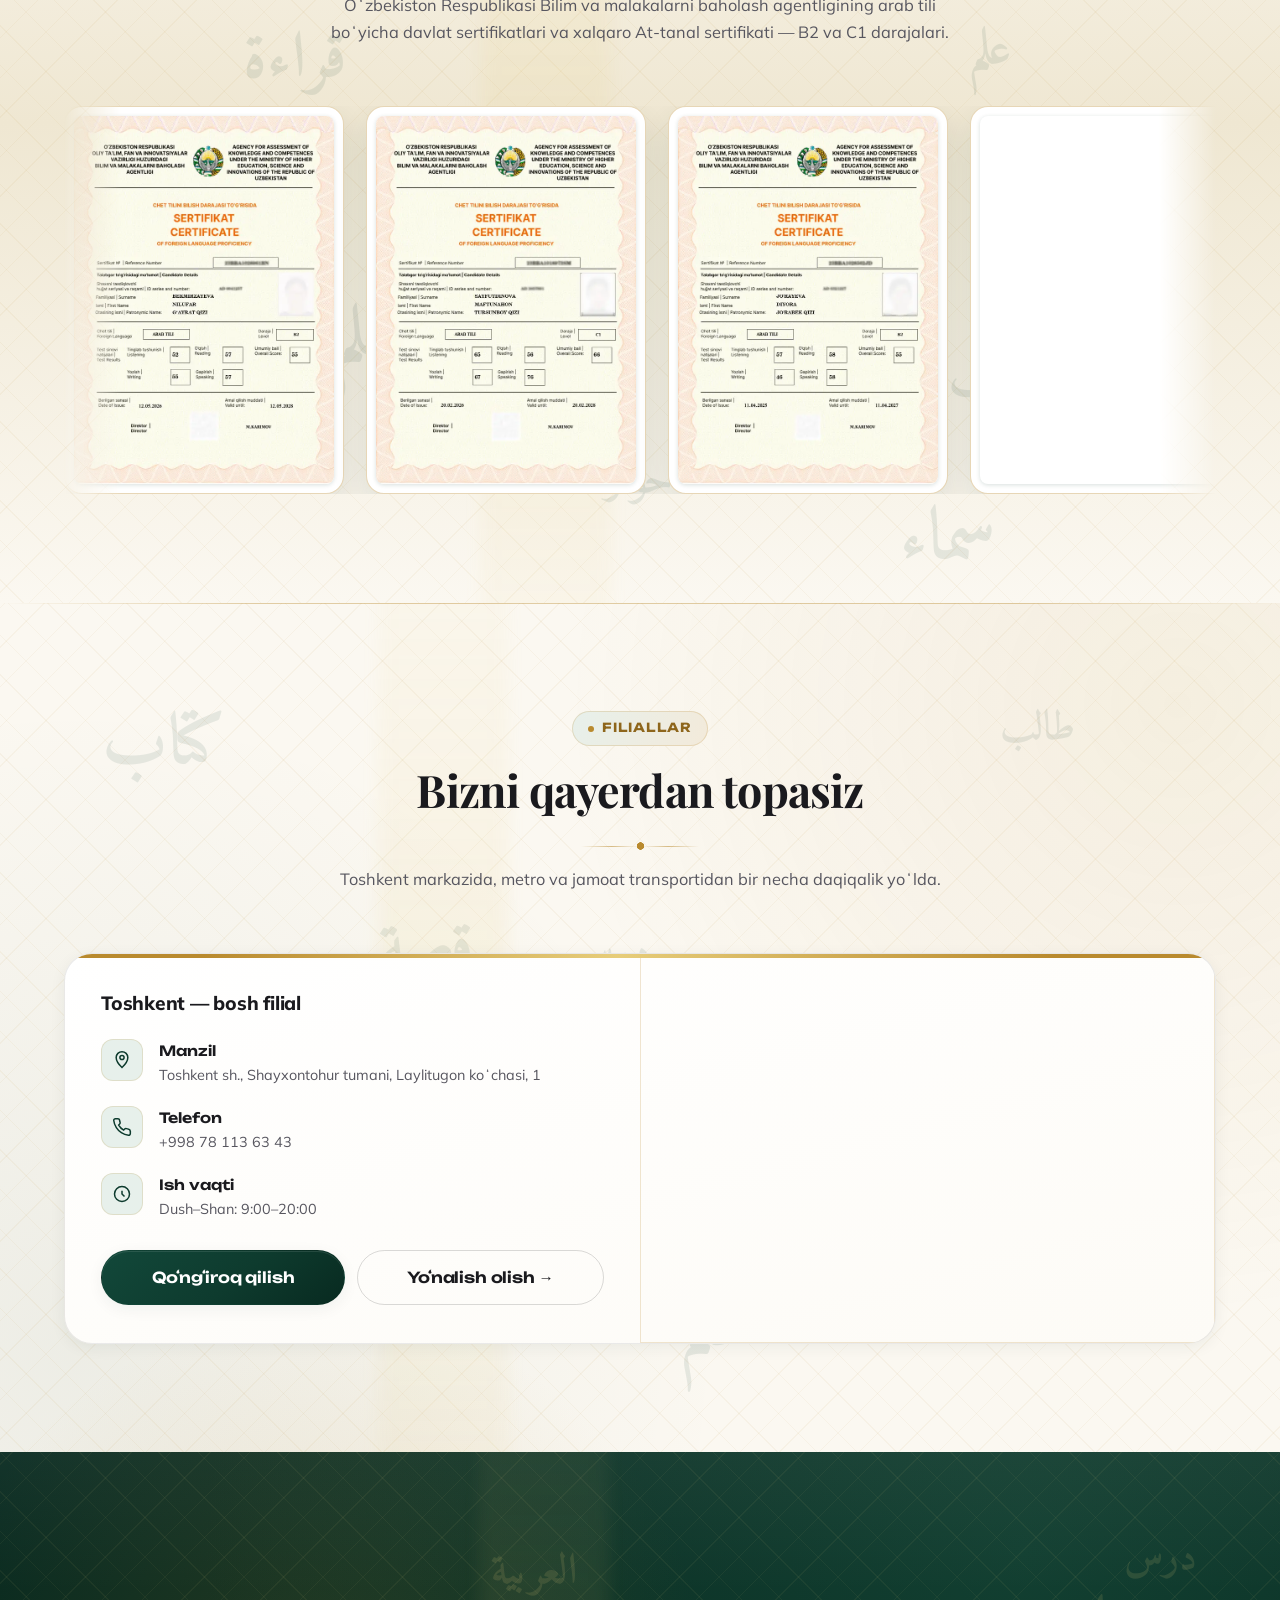
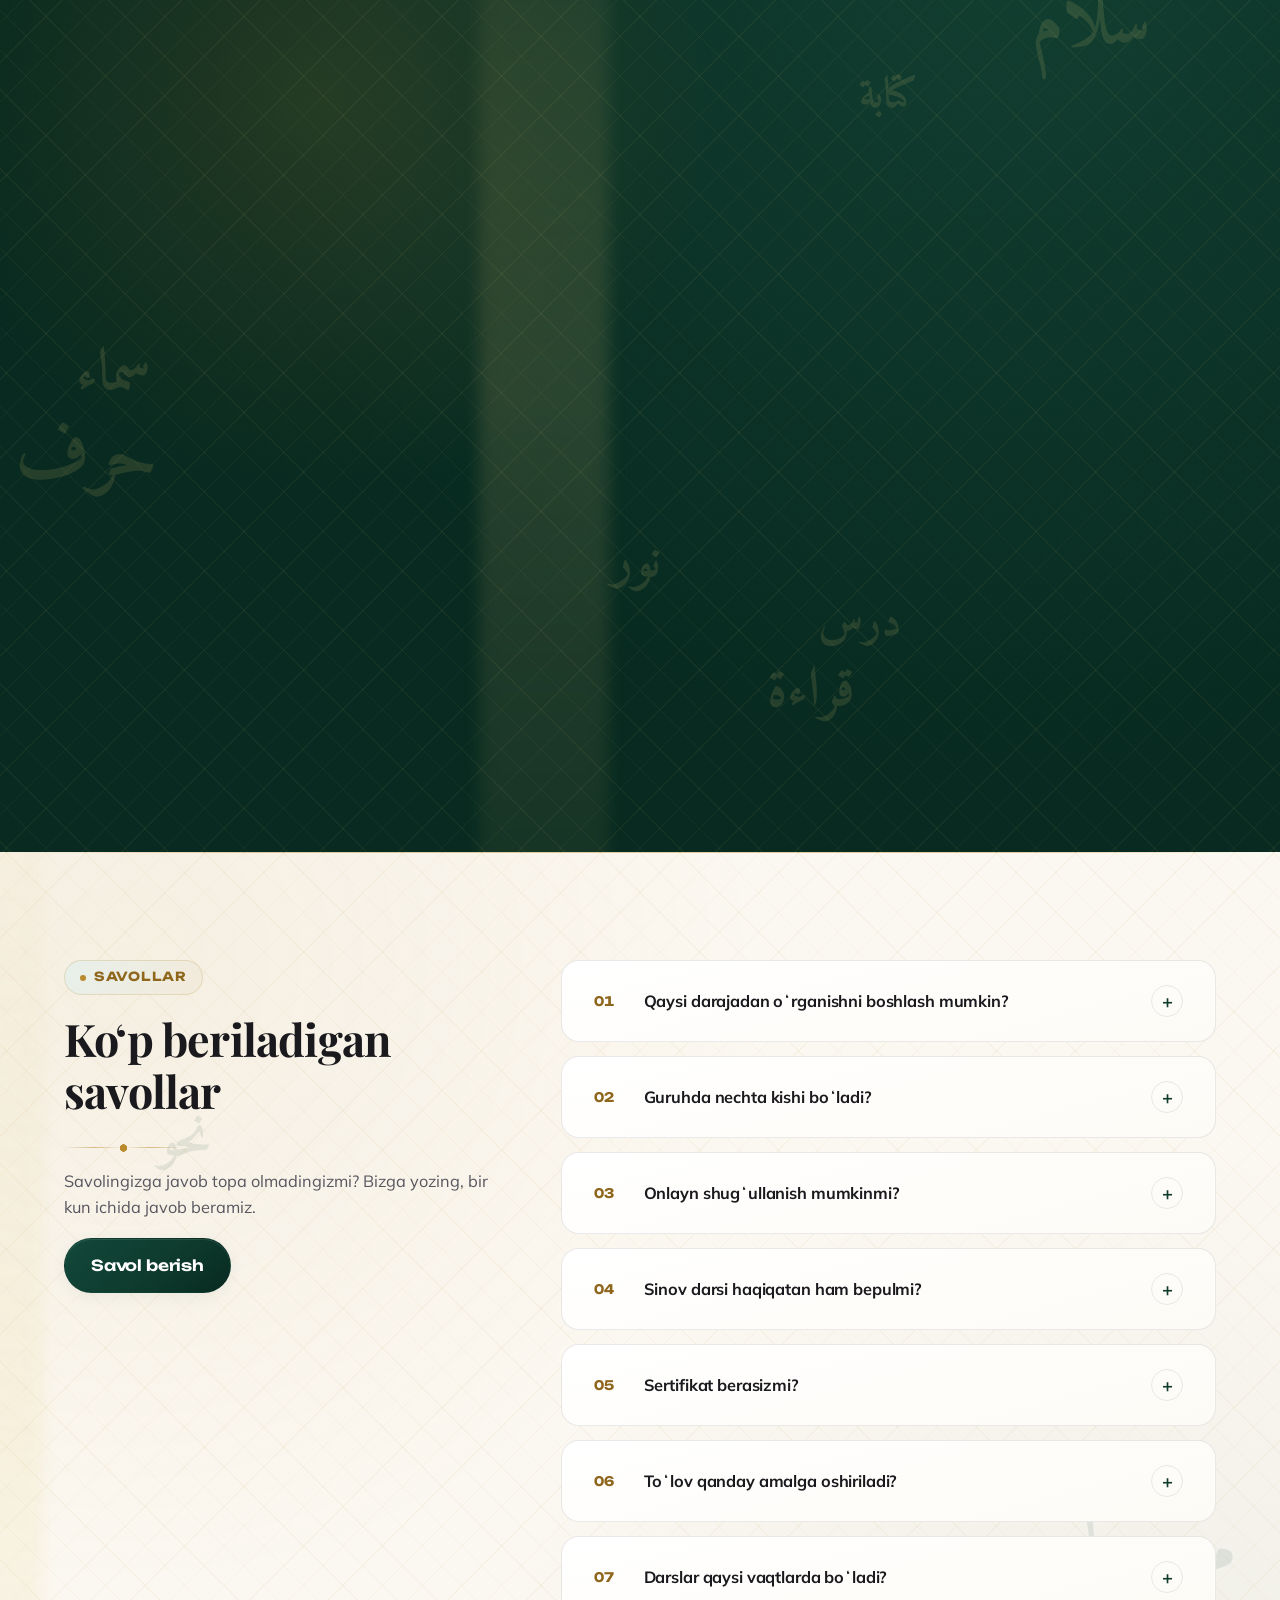
==== commit 1b63e79d: "Fit the mark inside the circle search crops it to Search results and launchers draw a favicon as a c" ====
--- a/ar/index.html
+++ b/ar/index.html
@@ -27,10 +27,10 @@
 <meta content="41.3231156, 69.2299471" name="ICBM"/>
 <!-- Google reads the sizes it is given and prefers a square multiple of
      48; /favicon.ico is its documented fallback and lives at the root. -->
-<link href="/favicon.ico?v=b4f56022de" rel="icon" sizes="16x16 32x32 48x48"/>
-<link href="/assets/favicon-96.png?v=634ba7b935" rel="icon" sizes="96x96" type="image/png"/>
-<link href="/assets/favicon-192.png?v=8e1a1da3ba" rel="icon" sizes="192x192" type="image/png"/>
-<link href="/assets/apple-touch-icon.png?v=5cd60ec1dc" rel="apple-touch-icon" sizes="180x180"/>
+<link href="/favicon.ico?v=c464c815cb" rel="icon" sizes="16x16 32x32 48x48"/>
+<link href="/assets/favicon-96.png?v=00225aa370" rel="icon" sizes="96x96" type="image/png"/>
+<link href="/assets/favicon-192.png?v=723f72a9c5" rel="icon" sizes="192x192" type="image/png"/>
+<link href="/assets/apple-touch-icon.png?v=05c7ff06af" rel="apple-touch-icon" sizes="180x180"/>
 <link href="/site.webmanifest" rel="manifest"/>
 <meta content="#0E3B2E" name="theme-color"/>
 <script type="application/ld+json">{
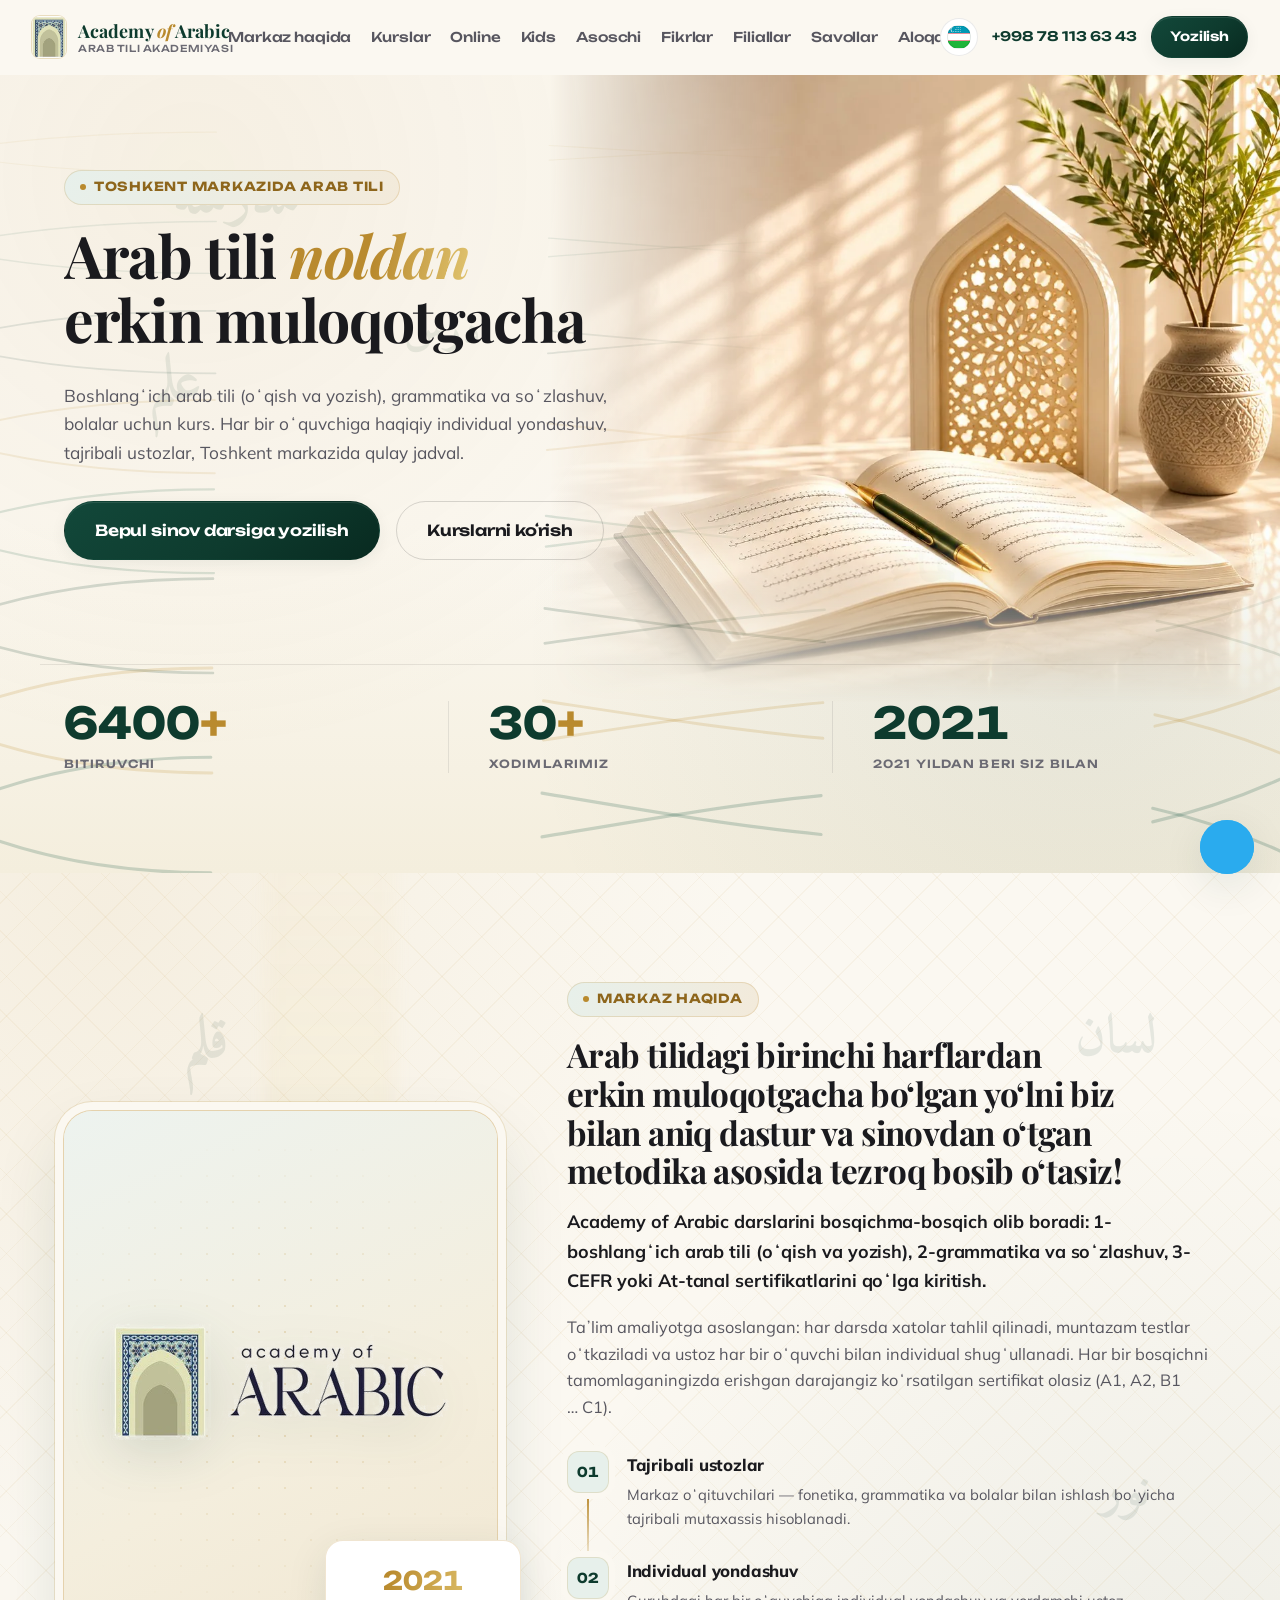
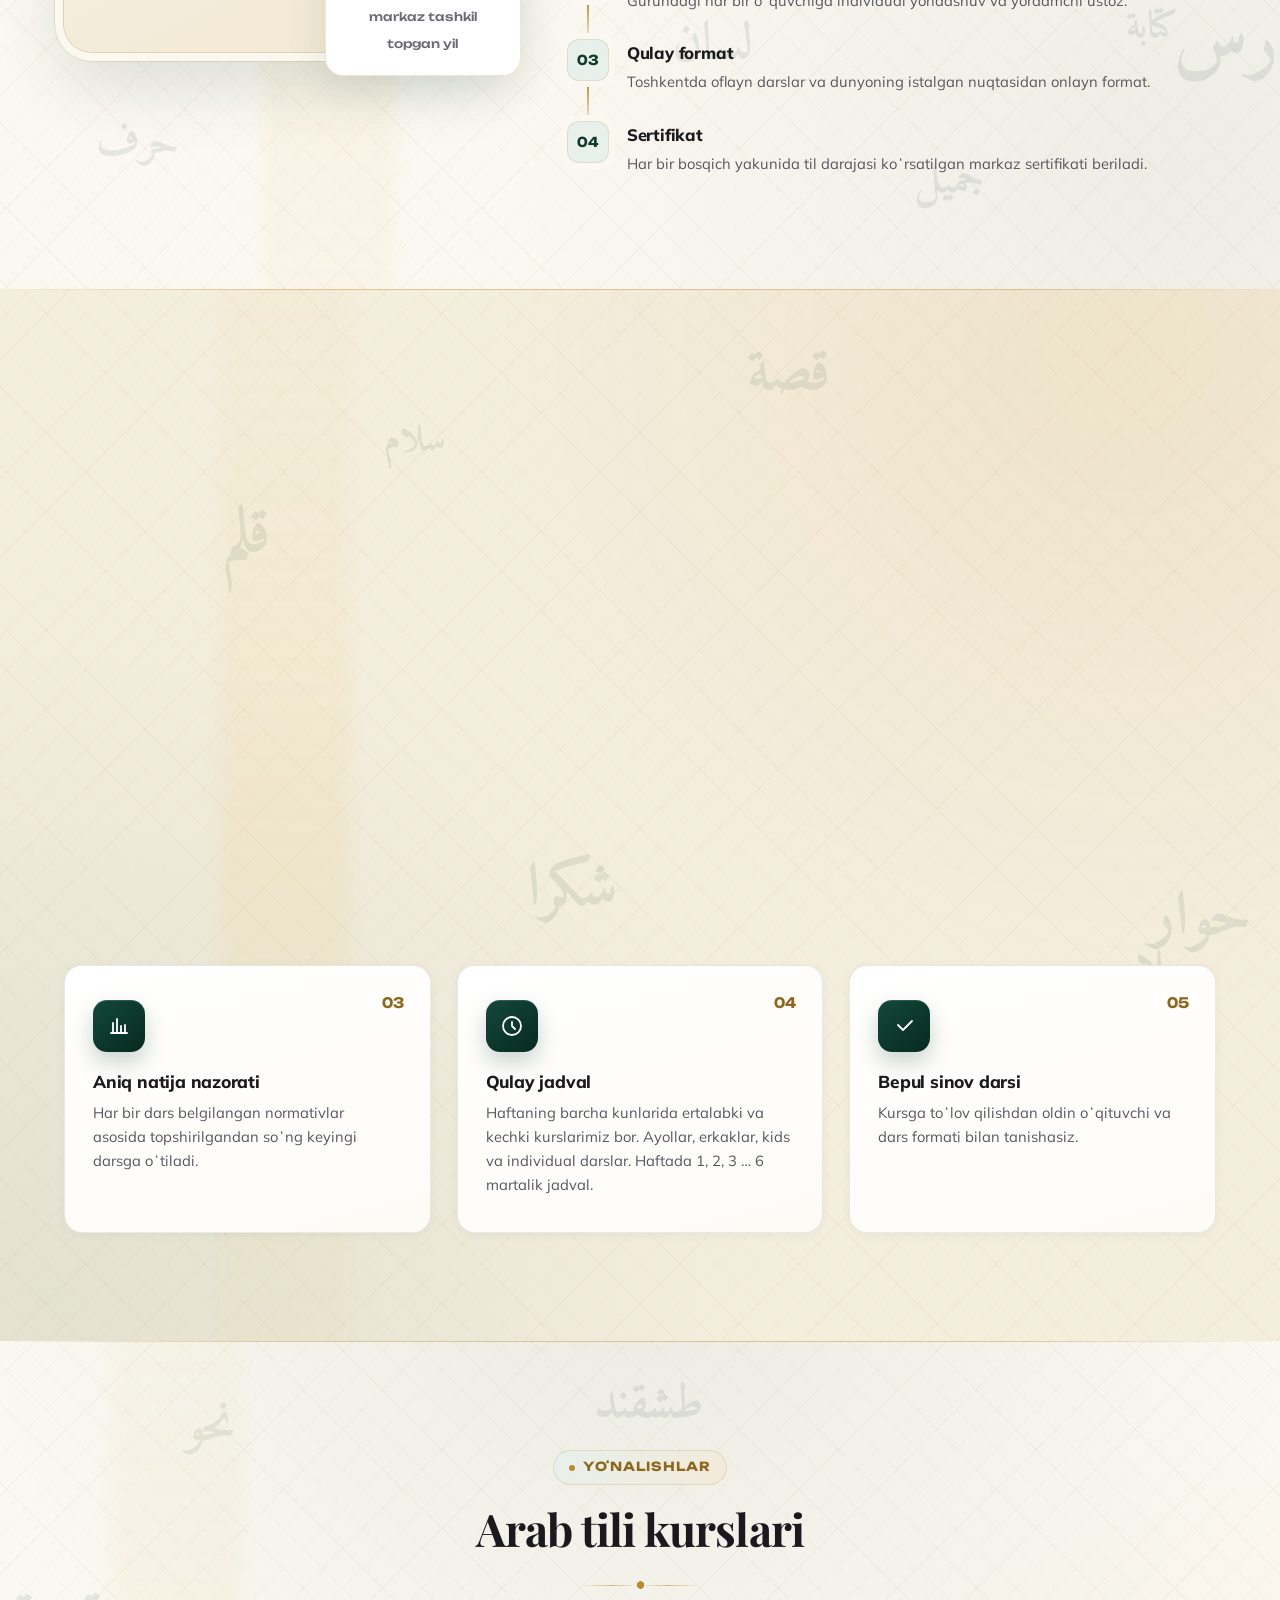
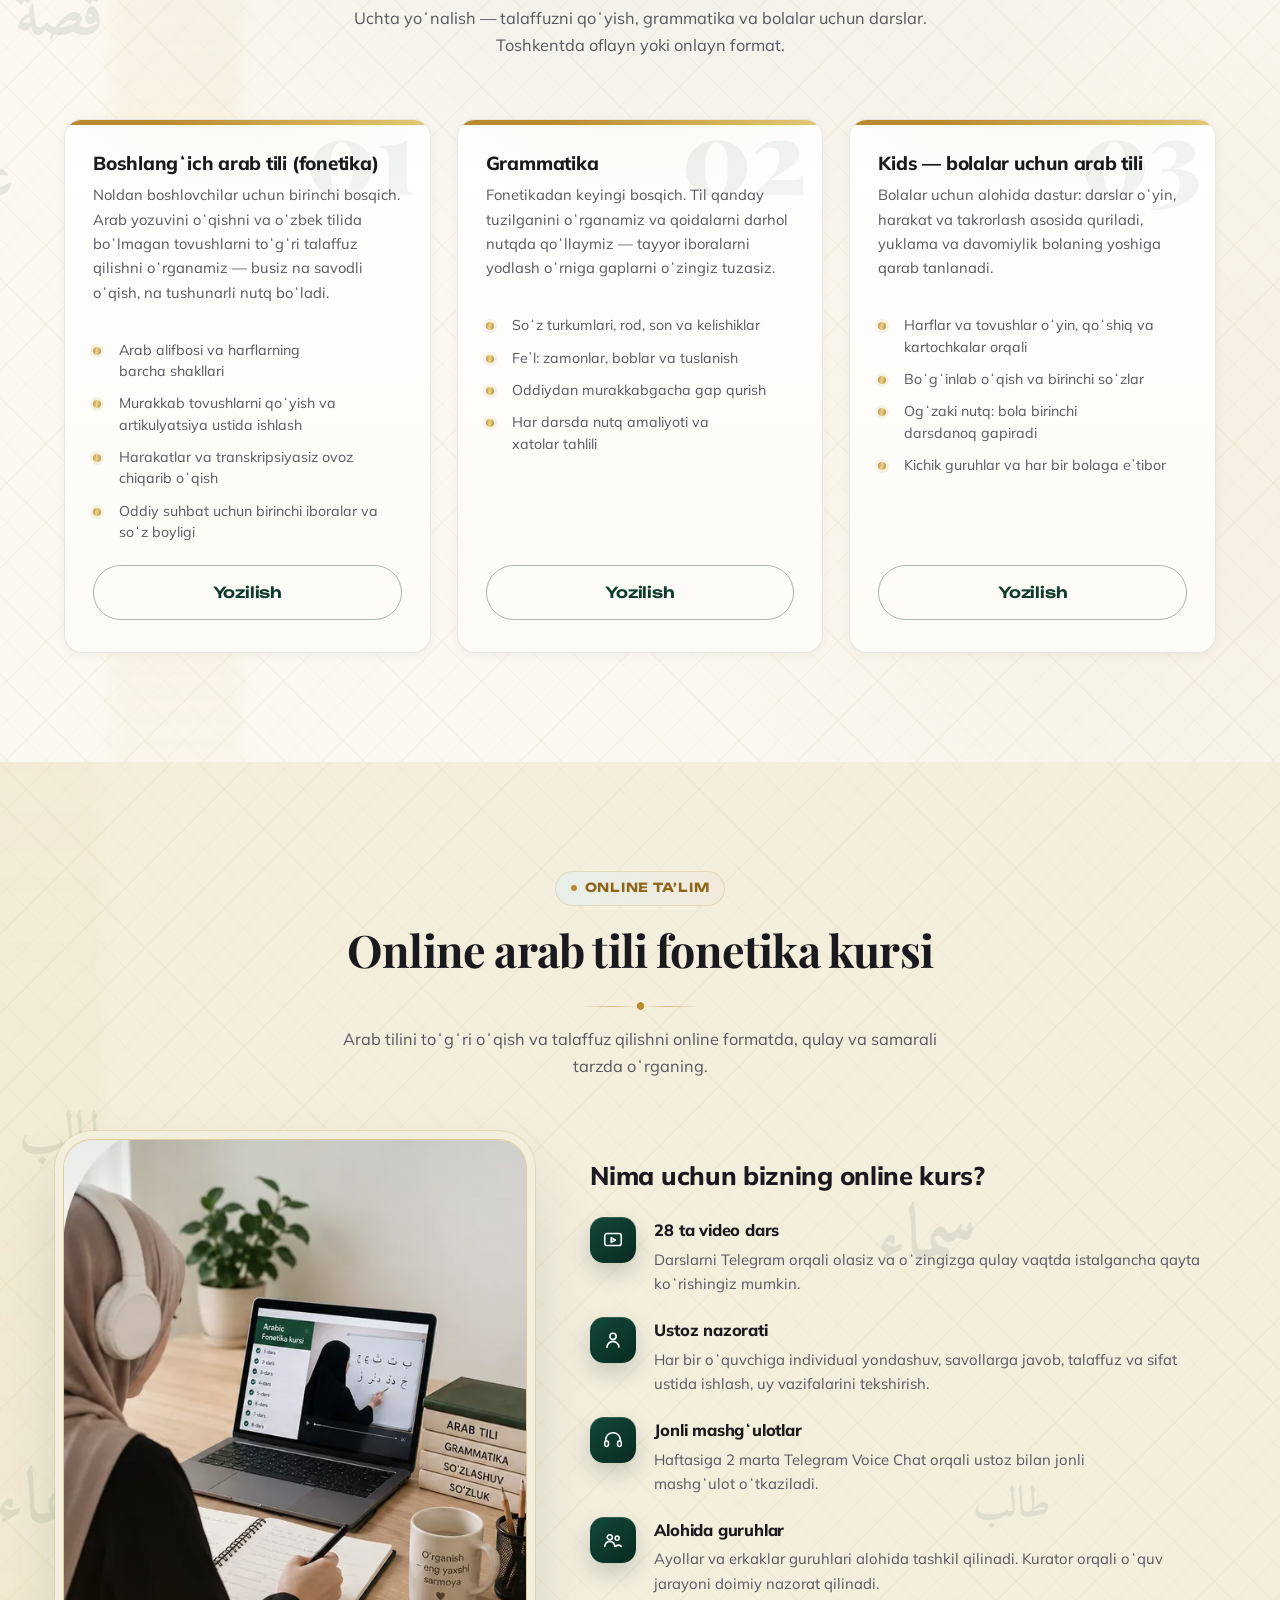
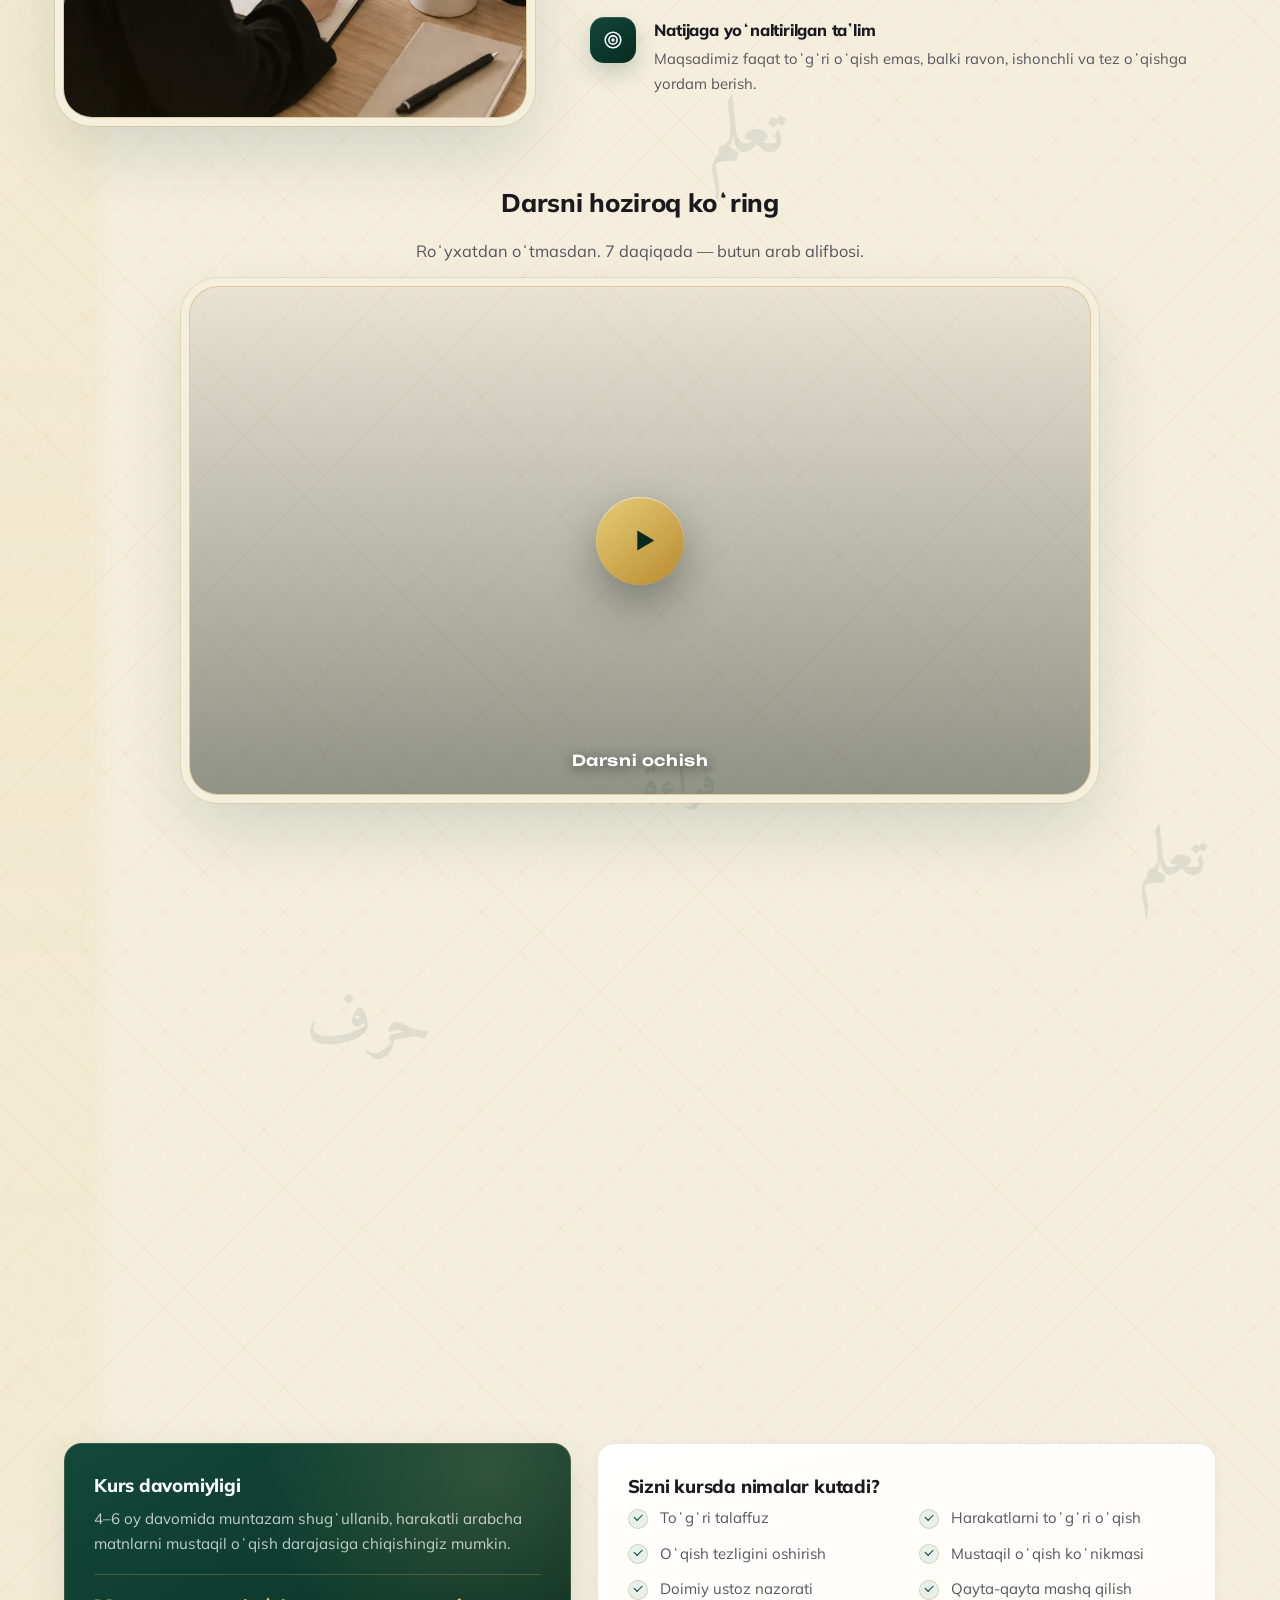
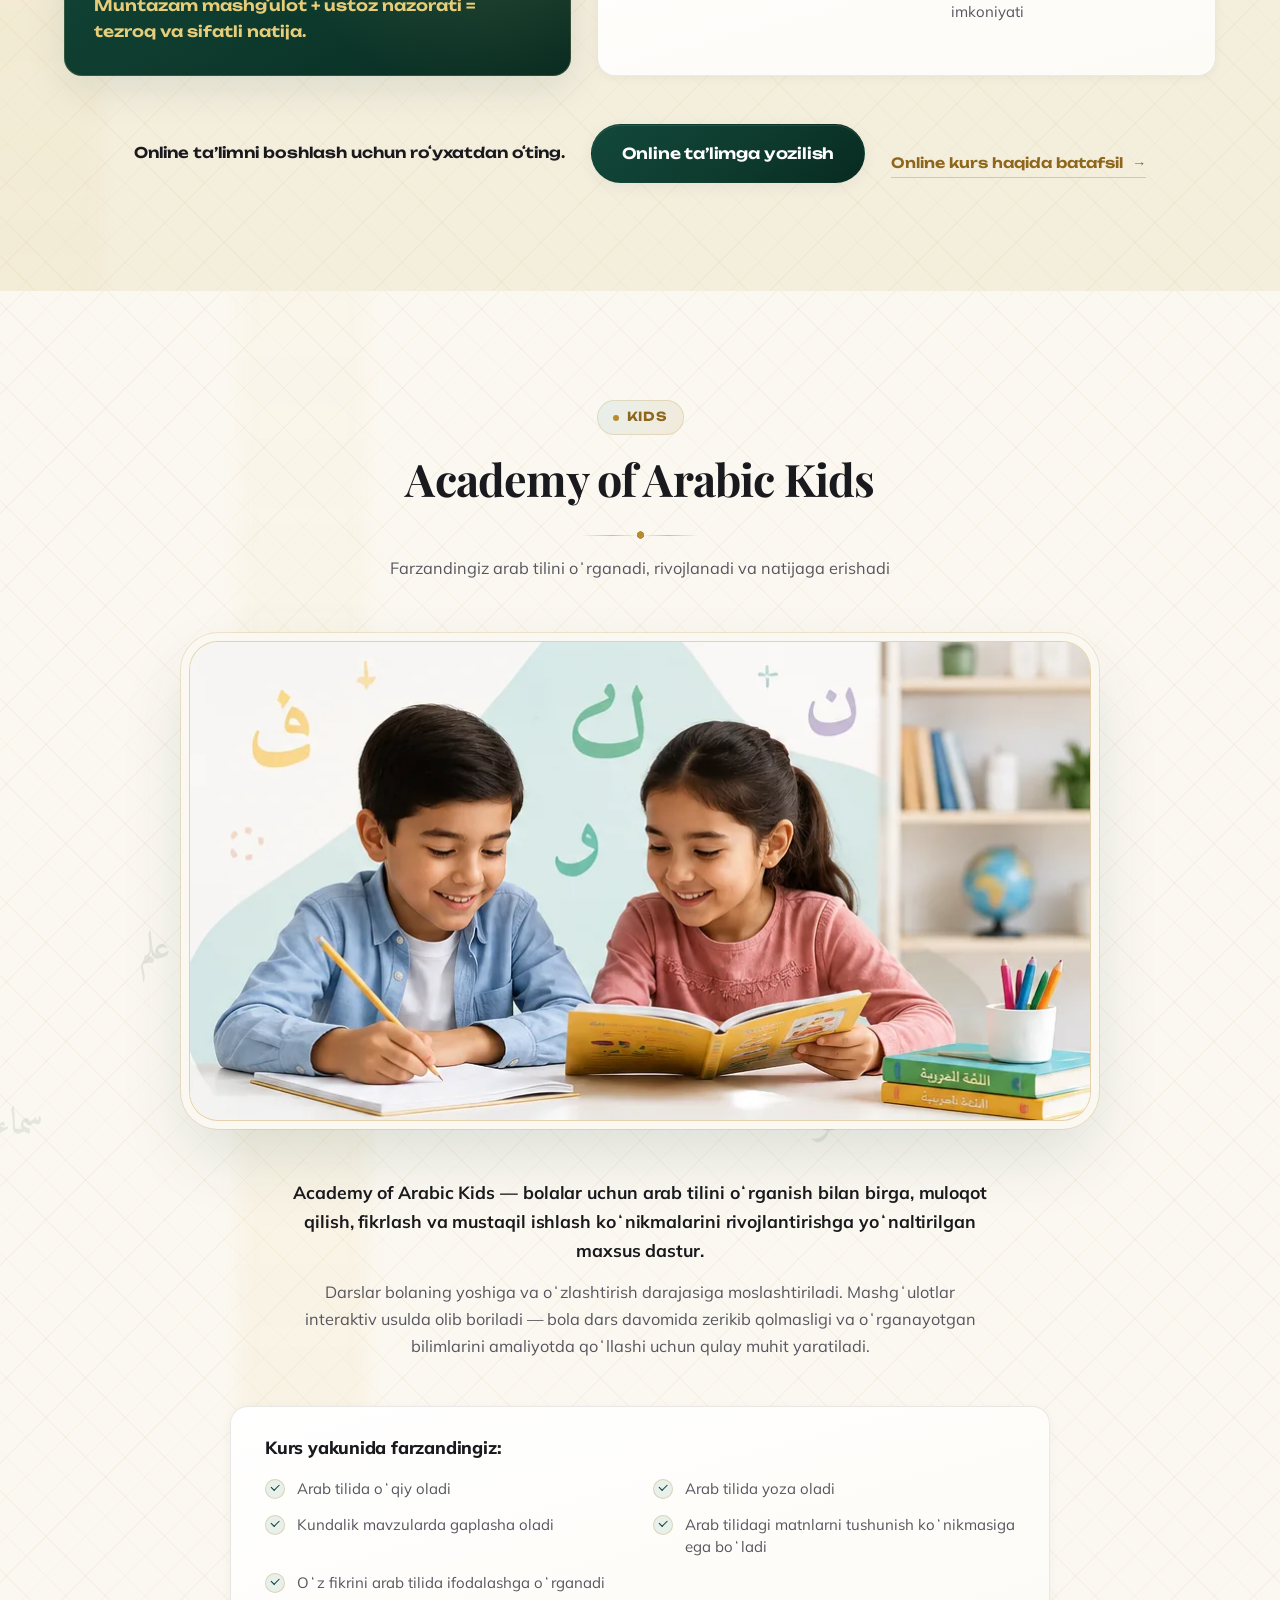
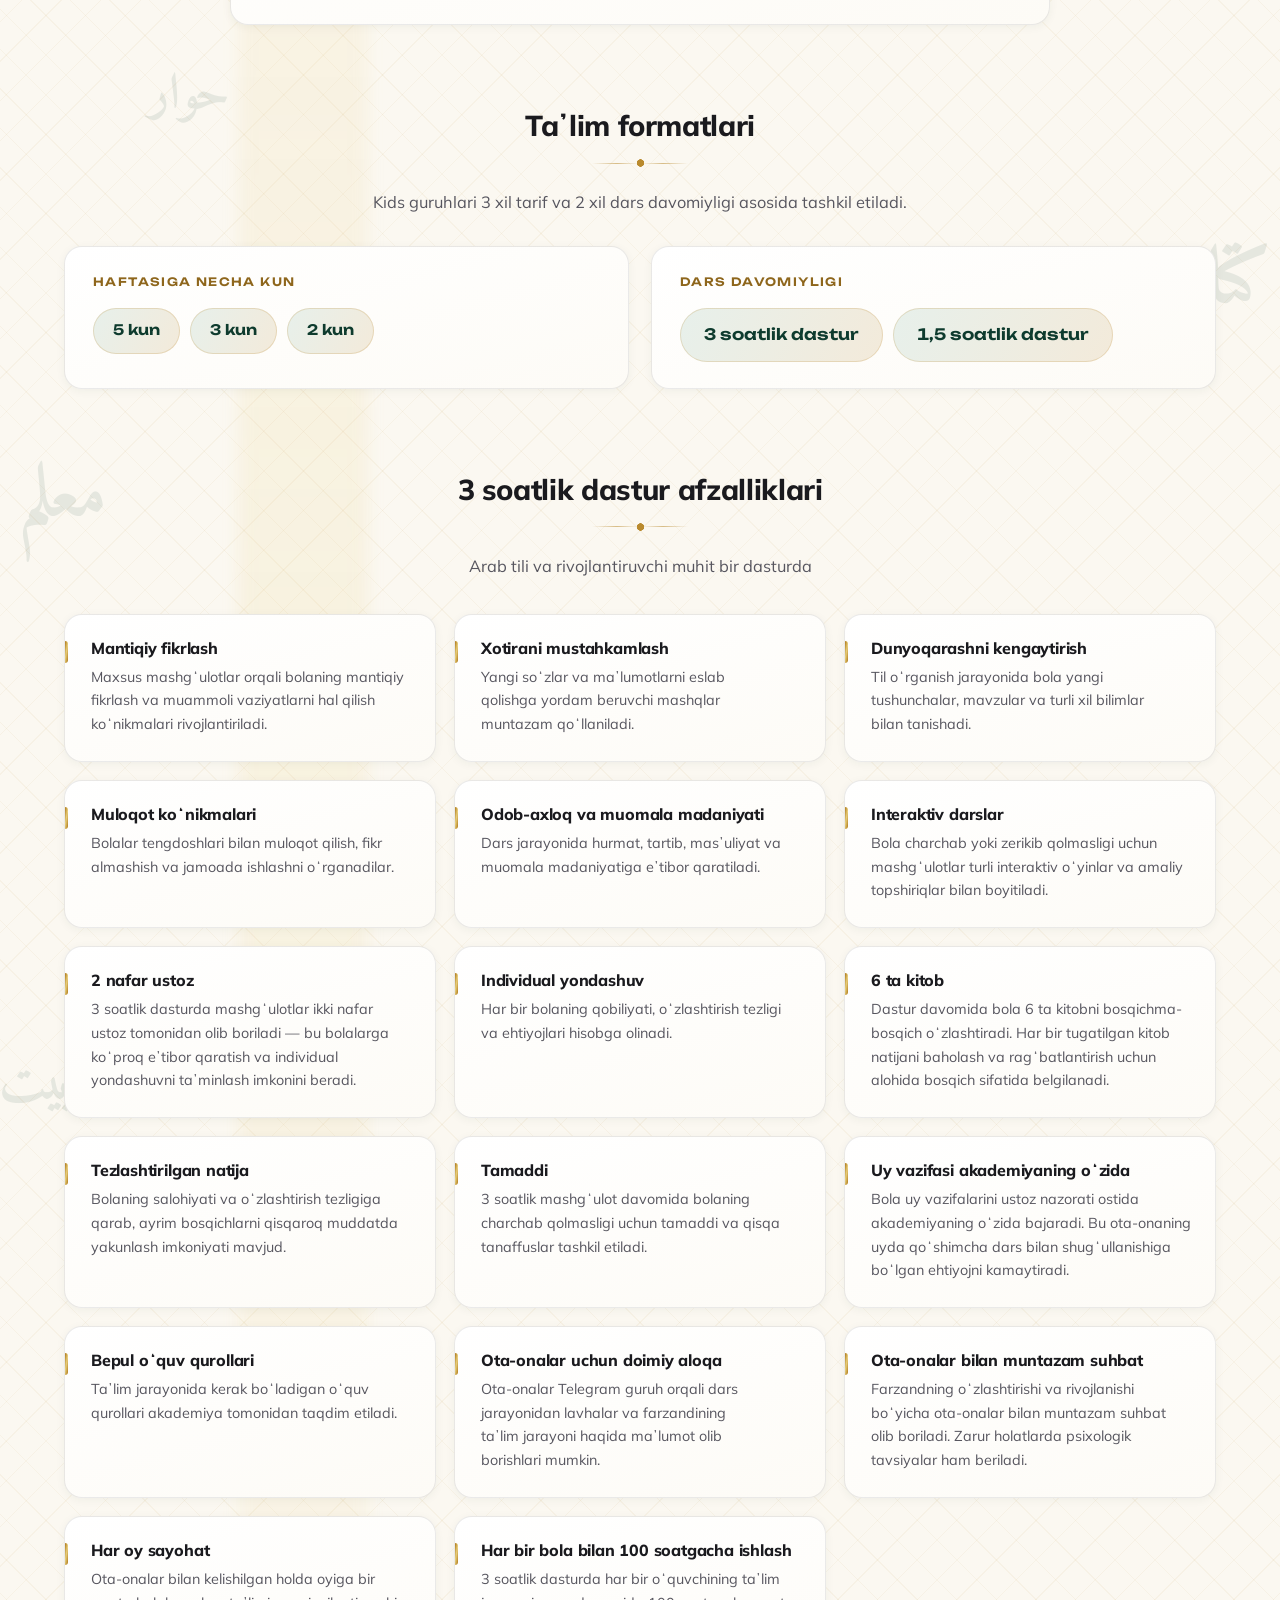
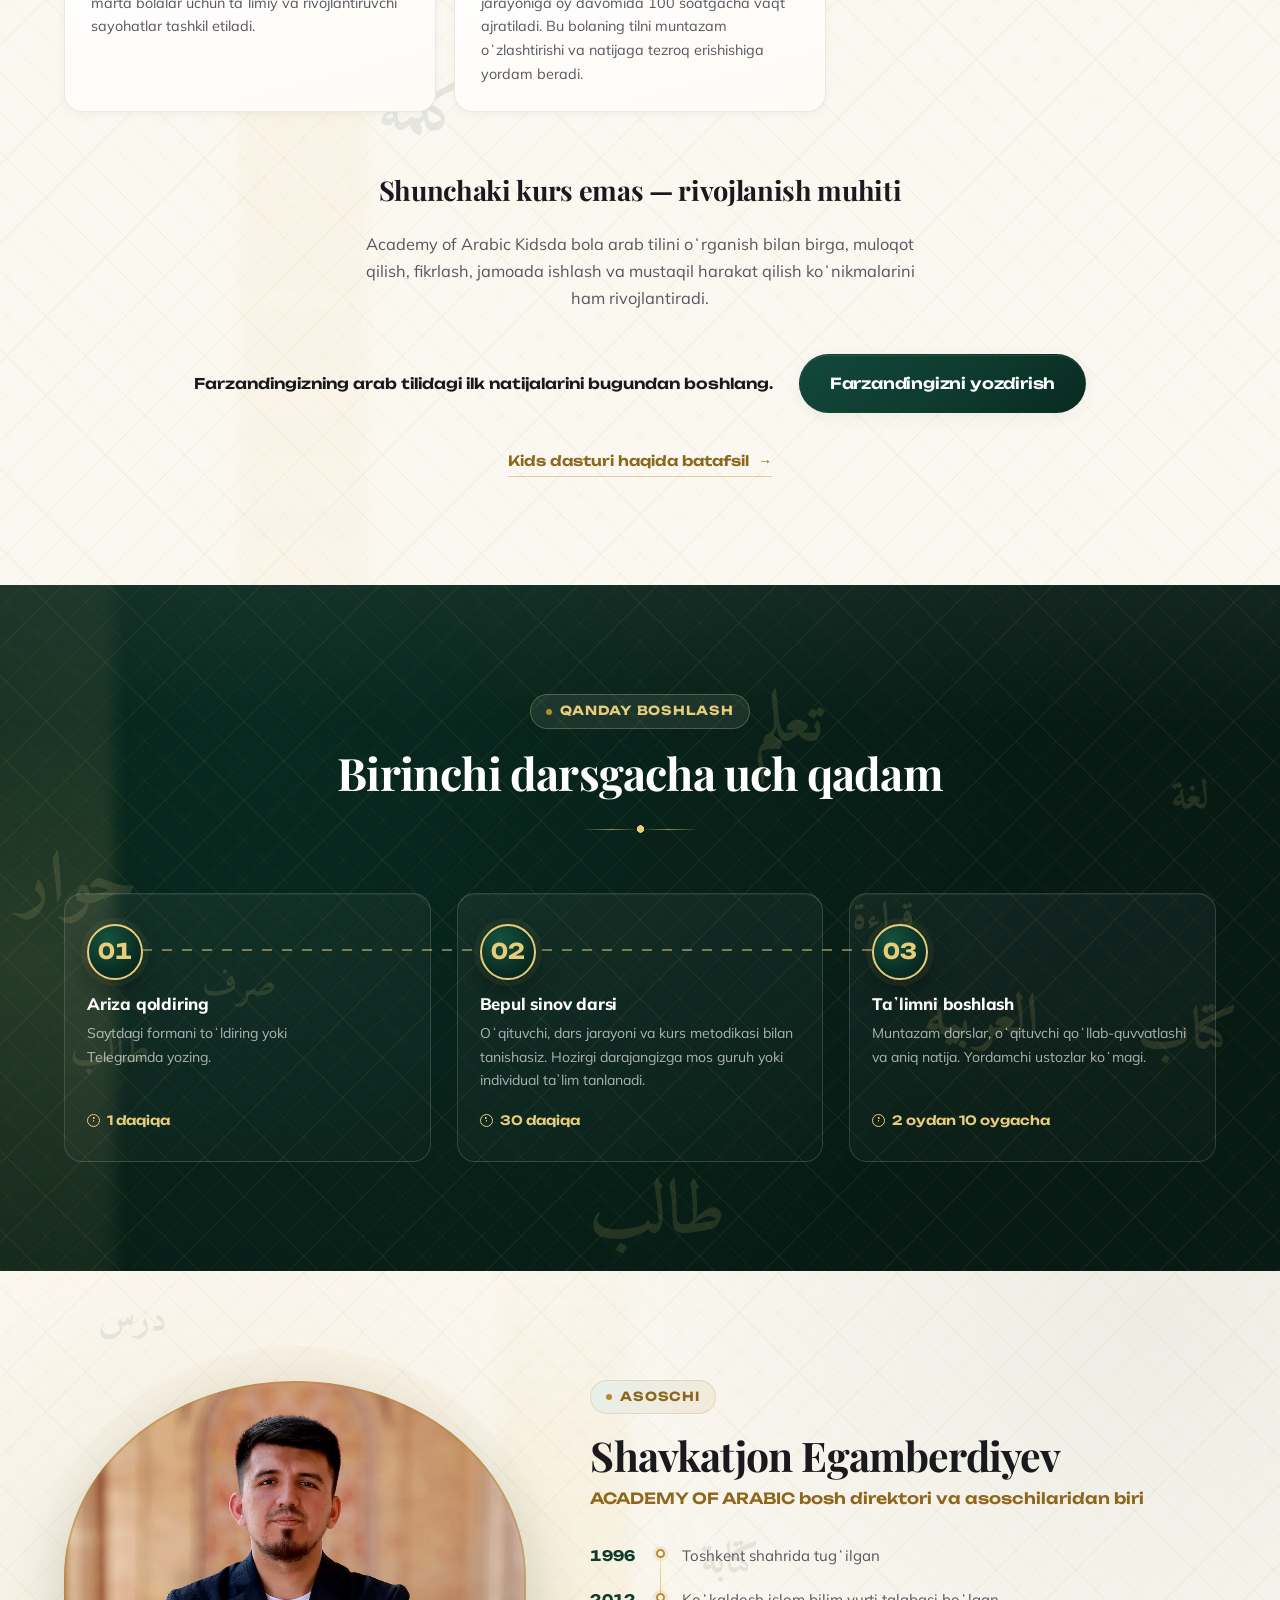
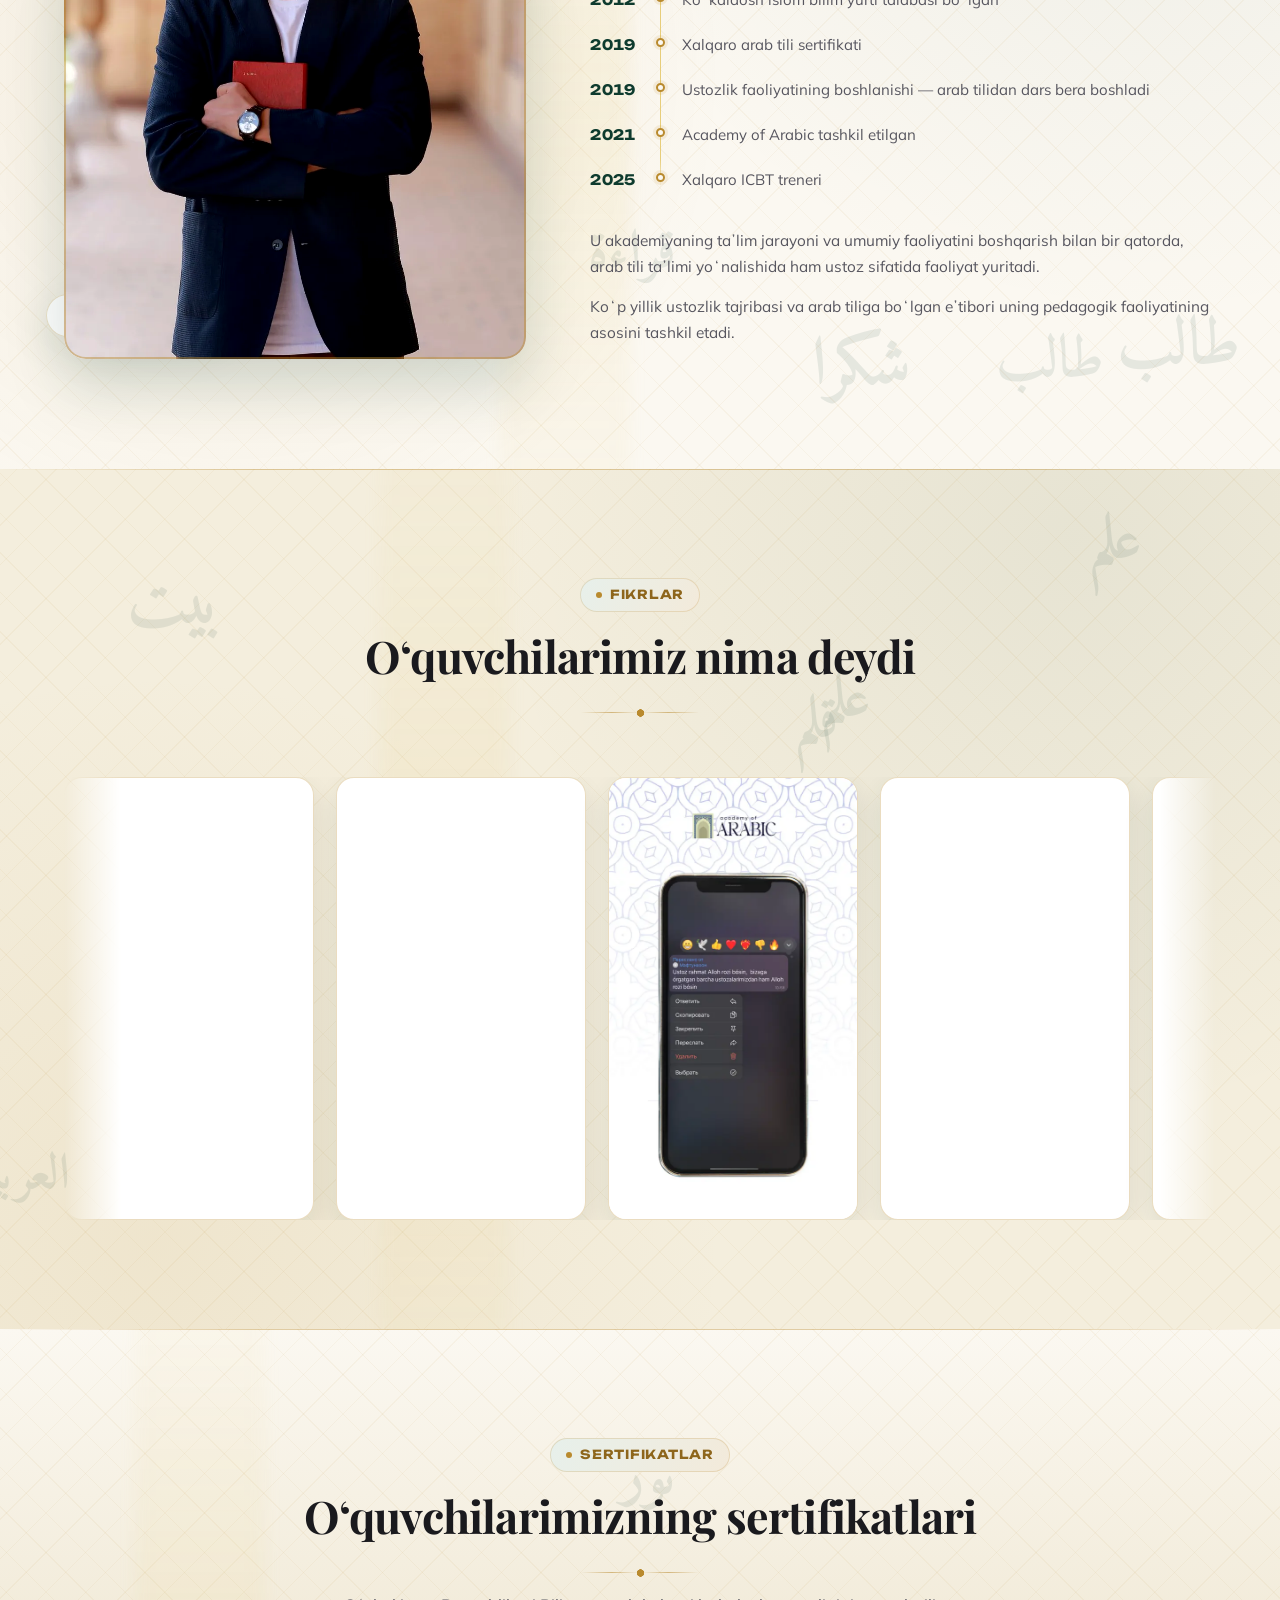
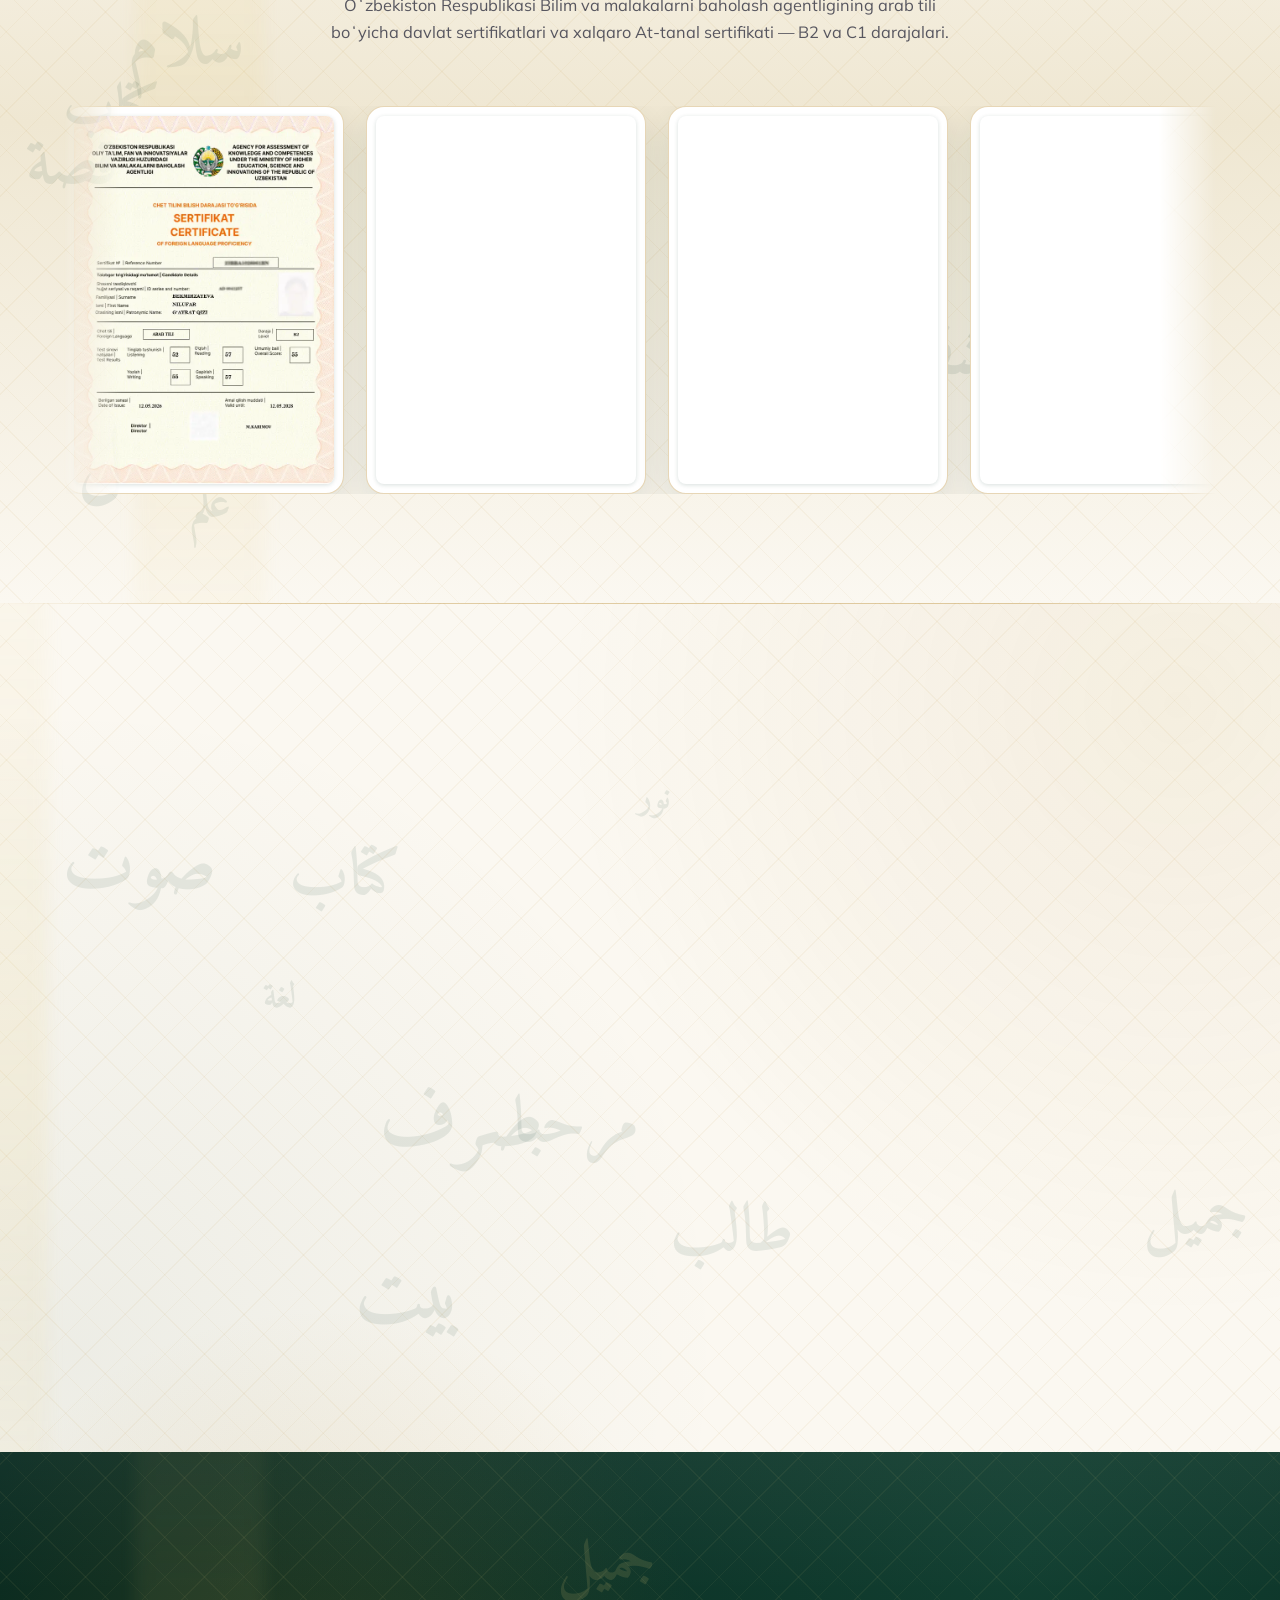
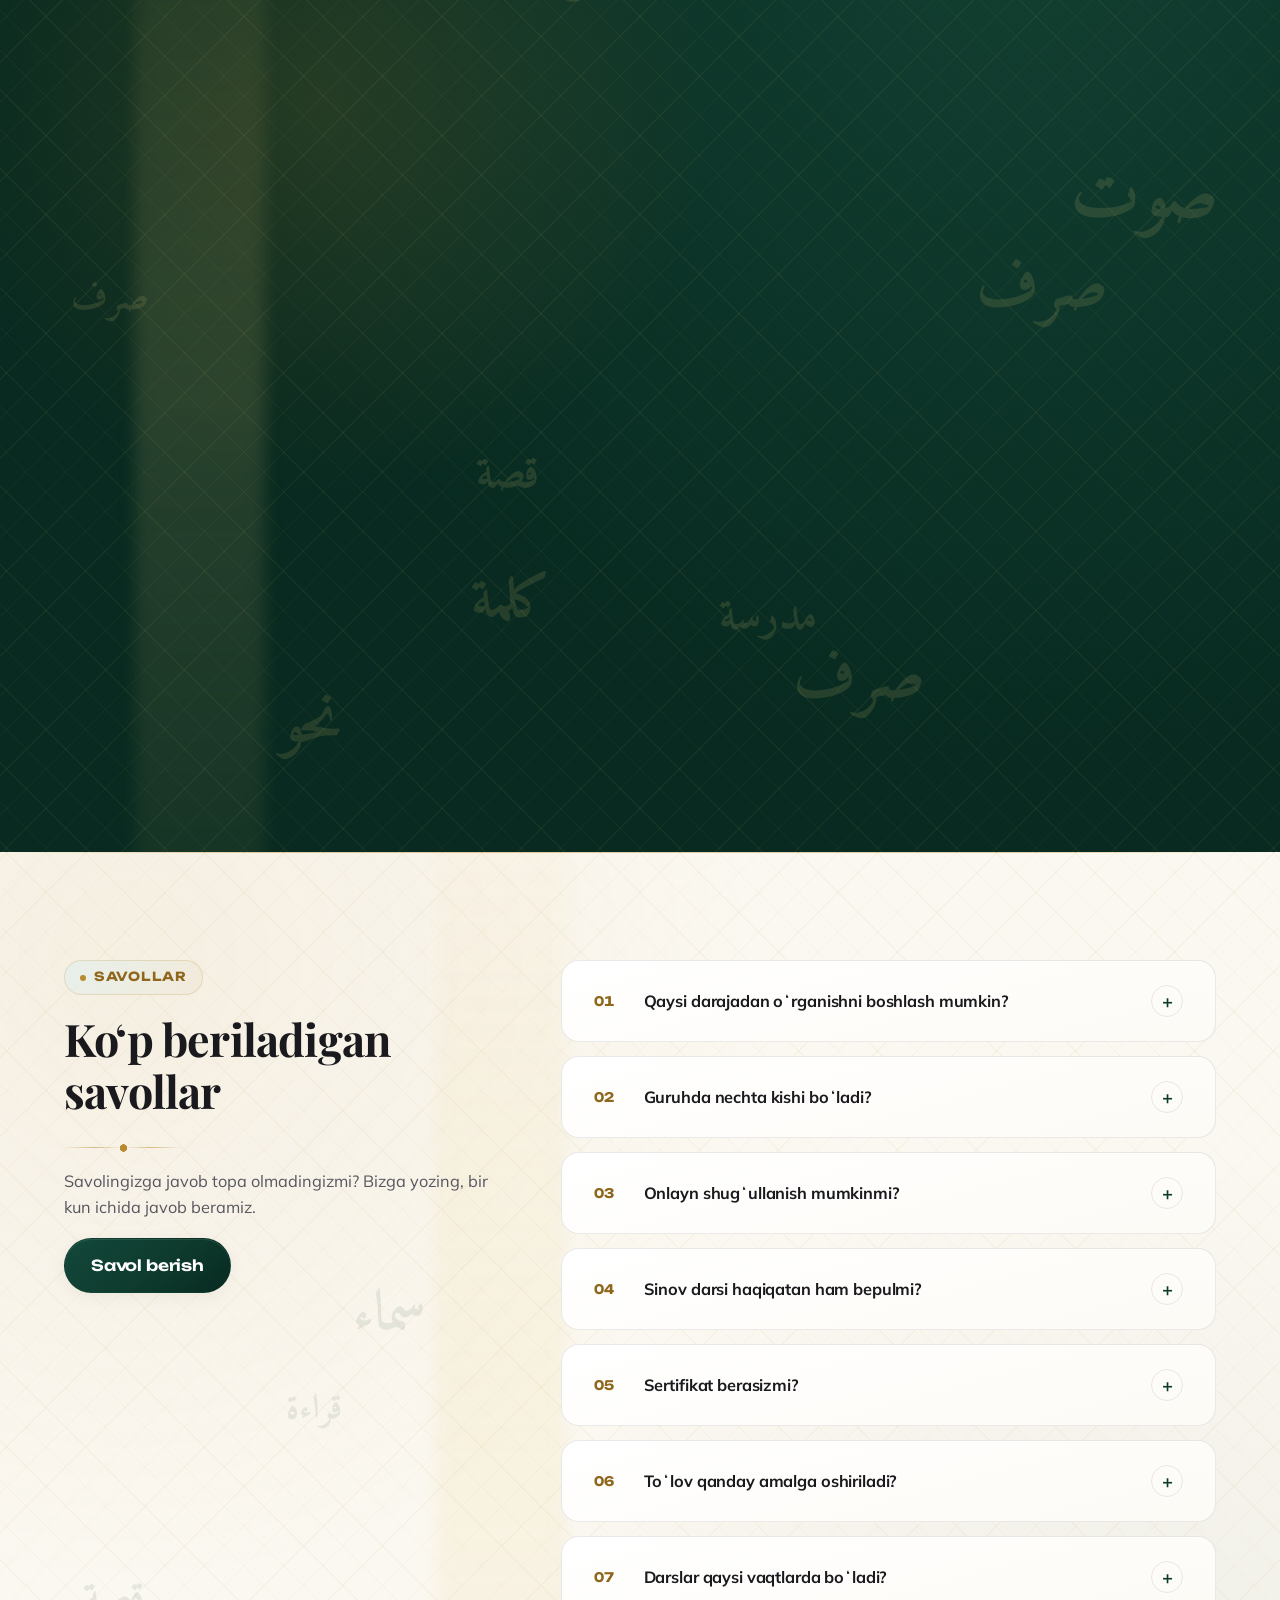
==== commit 03700d11: "Keep paid clicks on the language page the ad promised Google Ads disapproved all twelve ads under th" ====
--- a/ar/index.html
+++ b/ar/index.html
@@ -1,7 +1,7 @@
 <!DOCTYPE html>
 
 <html dir="rtl" lang="ar">
-<head><script>(function(){try{if(sessionStorage.getItem('aoa-lang')==='ar')return;location.replace('/'+location.search+location.hash);}catch(e){}})();</script>
+<head><script>(function(){try{if(sessionStorage.getItem('aoa-lang')==='ar')return;if(/[?&](?:gclid|gbraid|wbraid|dclid|msclkid|fbclid|yclid|utm_[a-z_]+)=/i.test(location.search)){sessionStorage.setItem('aoa-lang','ar');return;}location.replace('/'+location.search+location.hash);}catch(e){}})();</script>
 <meta charset="utf-8"/>
 <meta content="width=device-width, initial-scale=1.0" name="viewport"/>
 <title>دورات اللغة العربية في طشقند — Academy of Arabic</title>
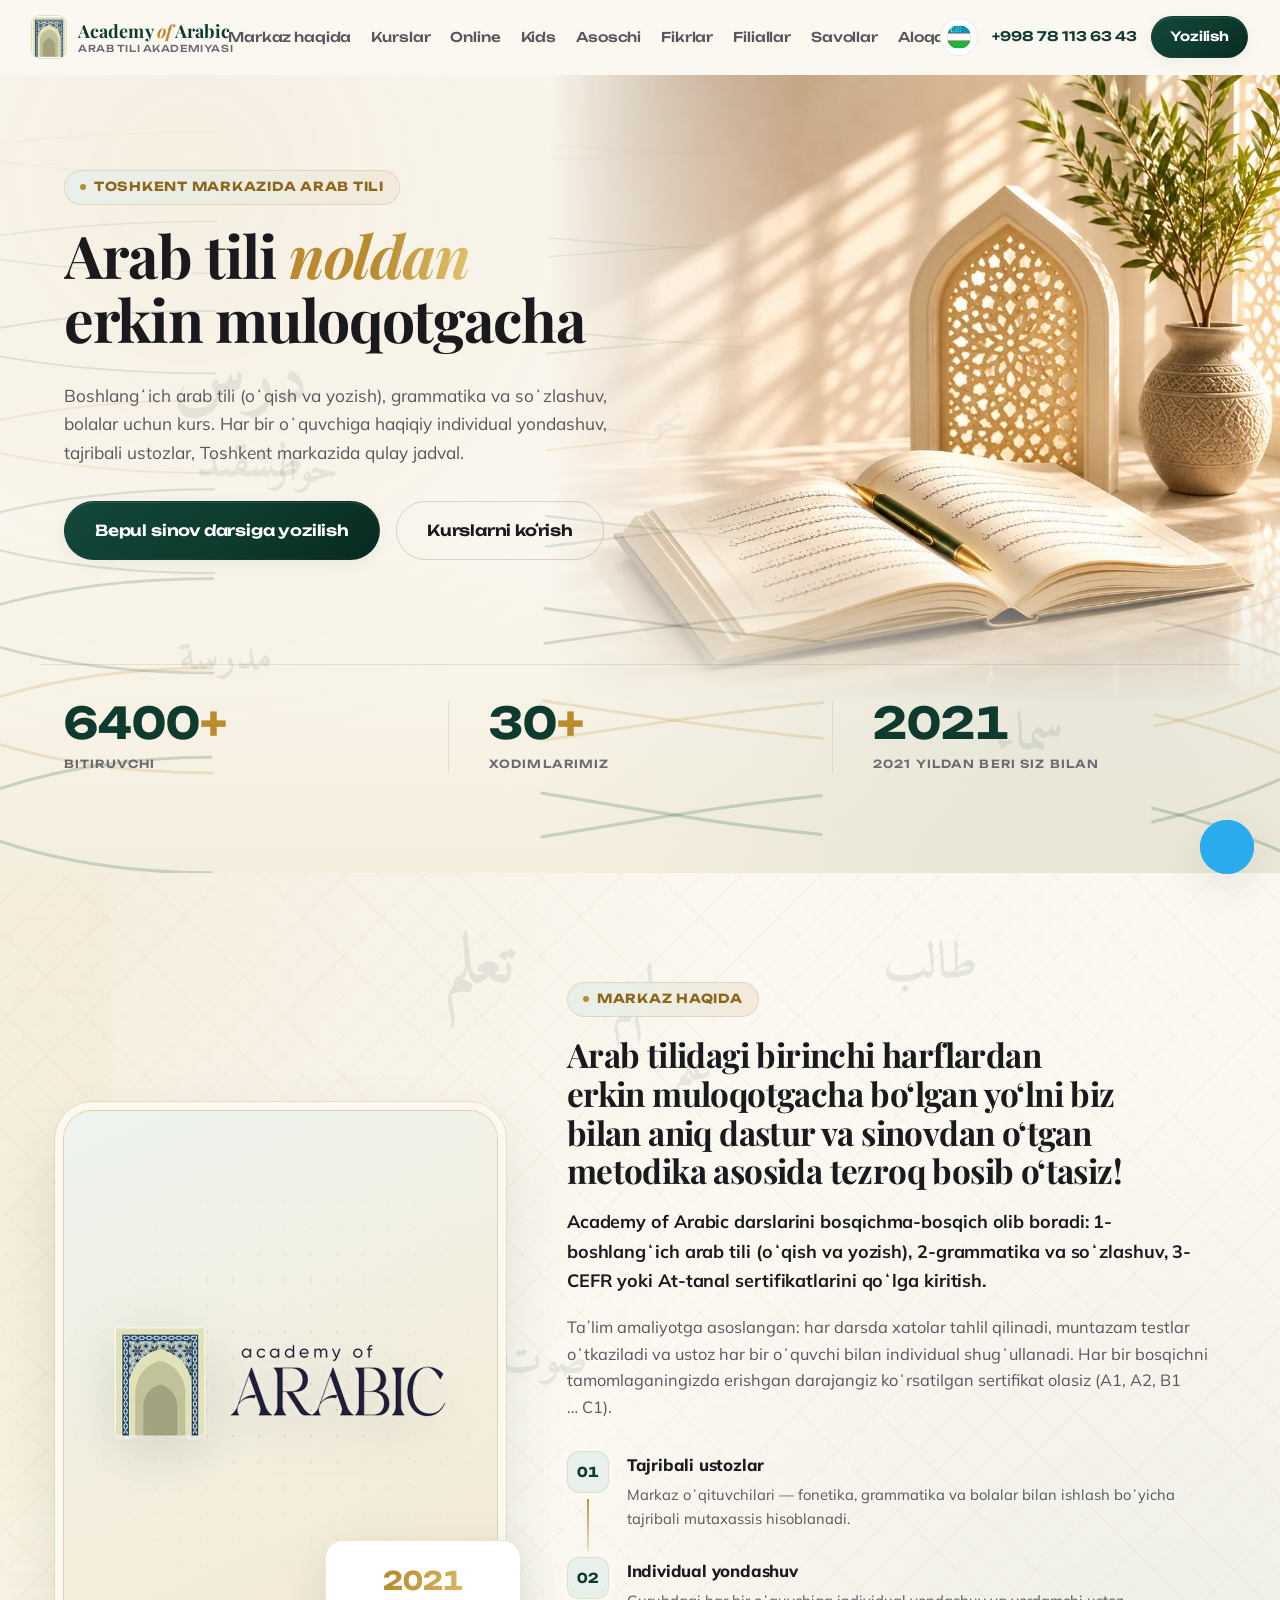
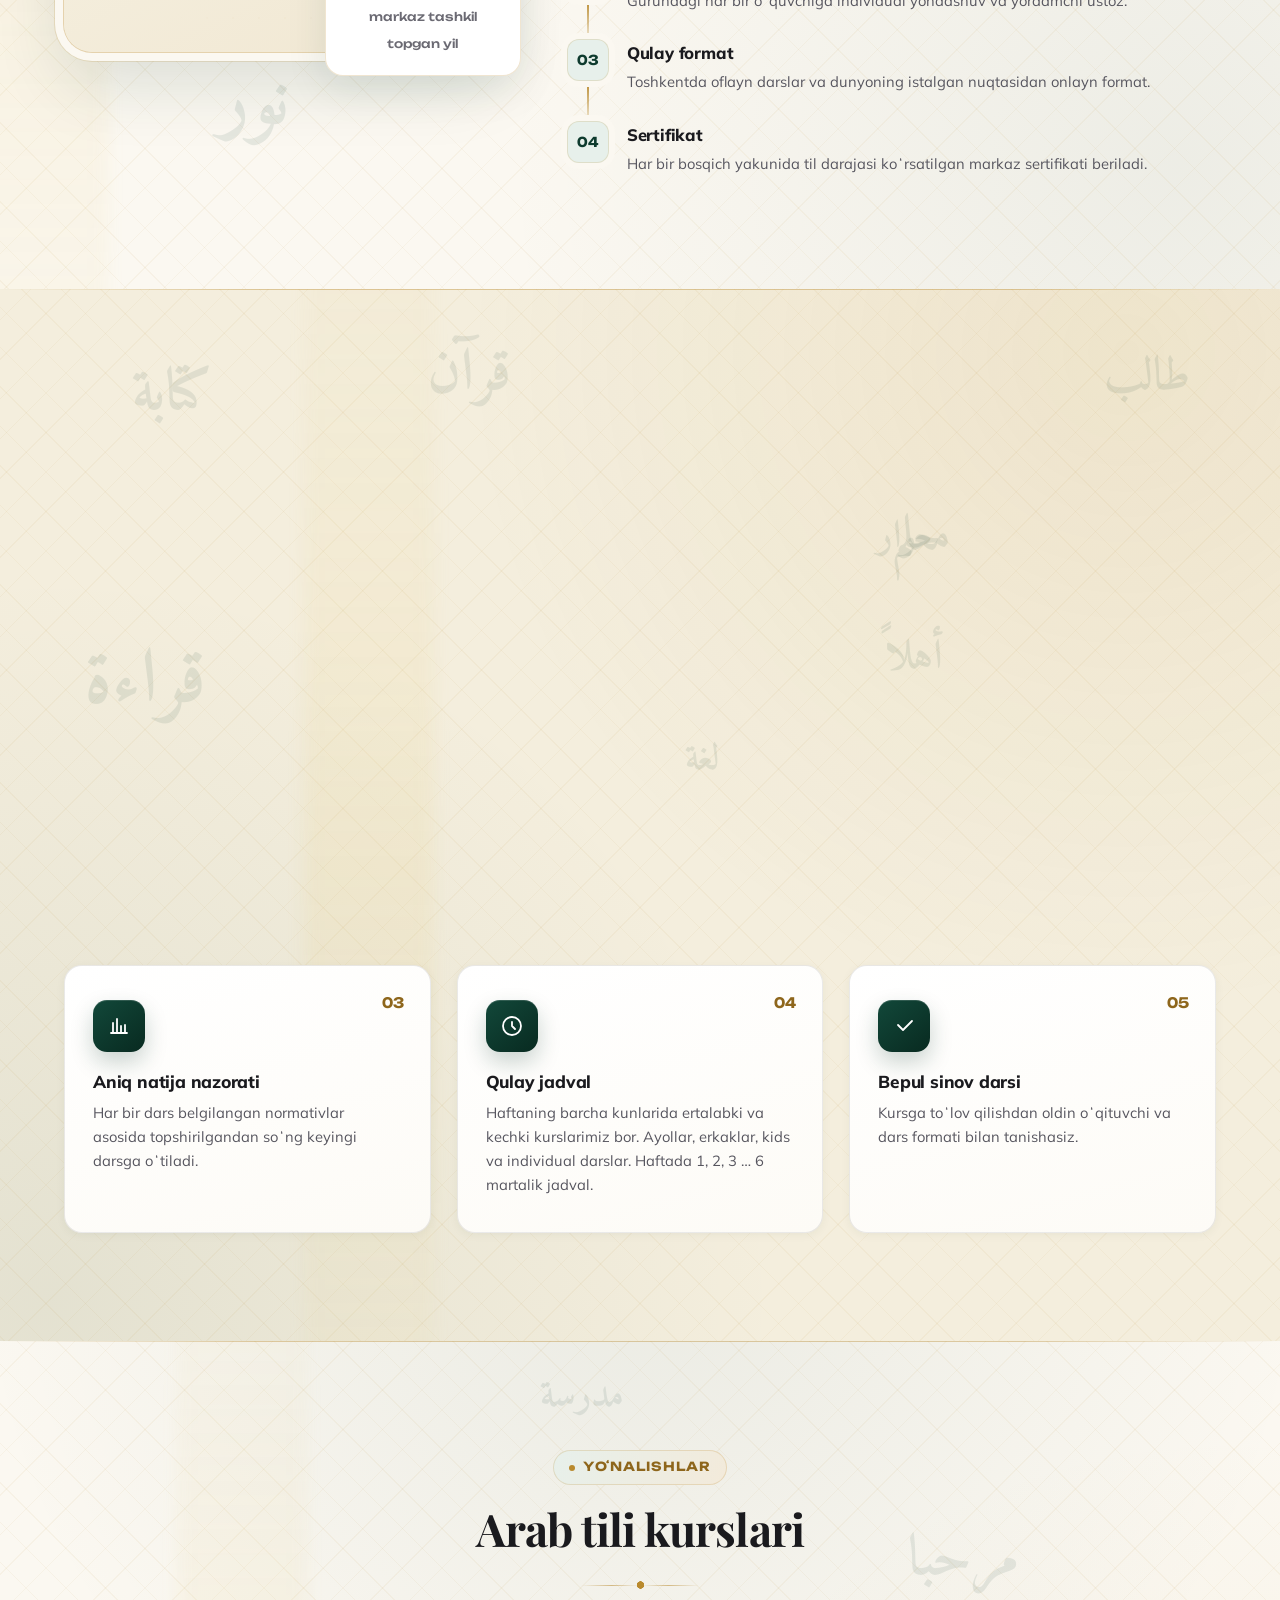
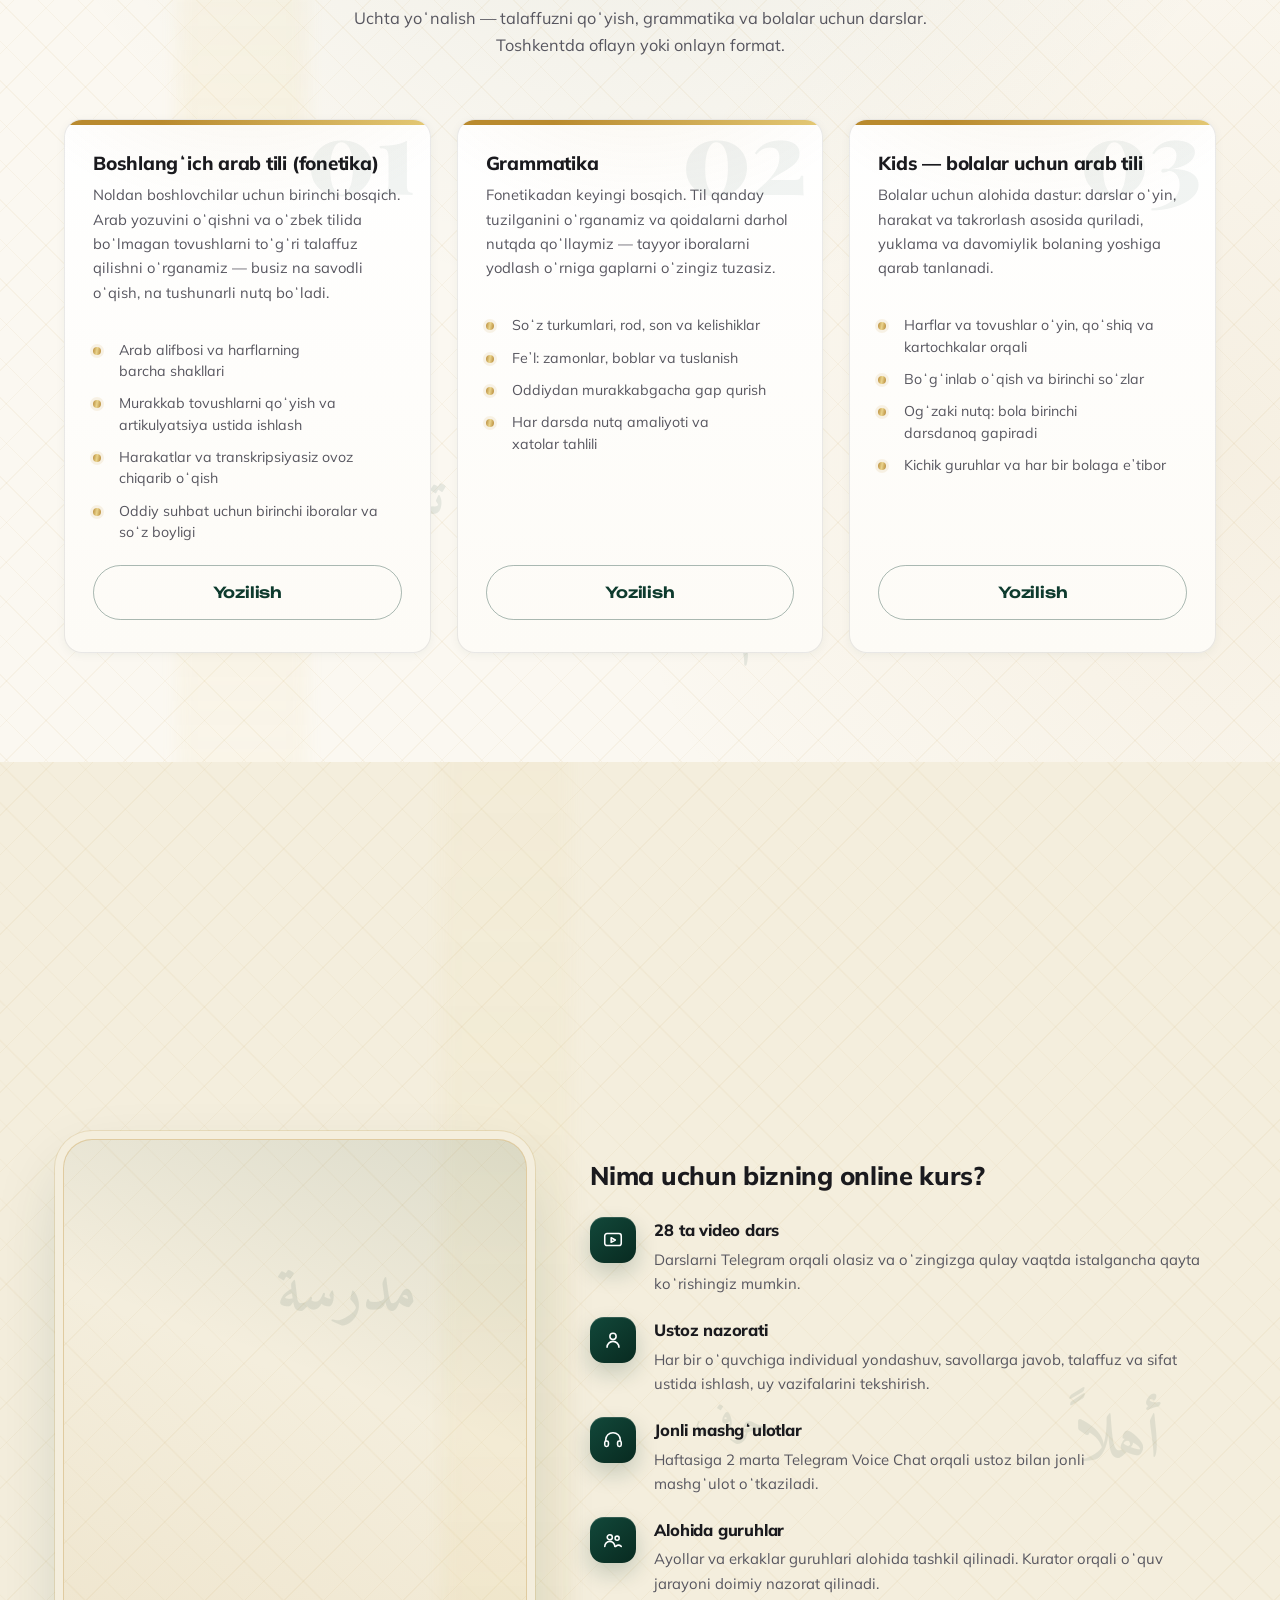
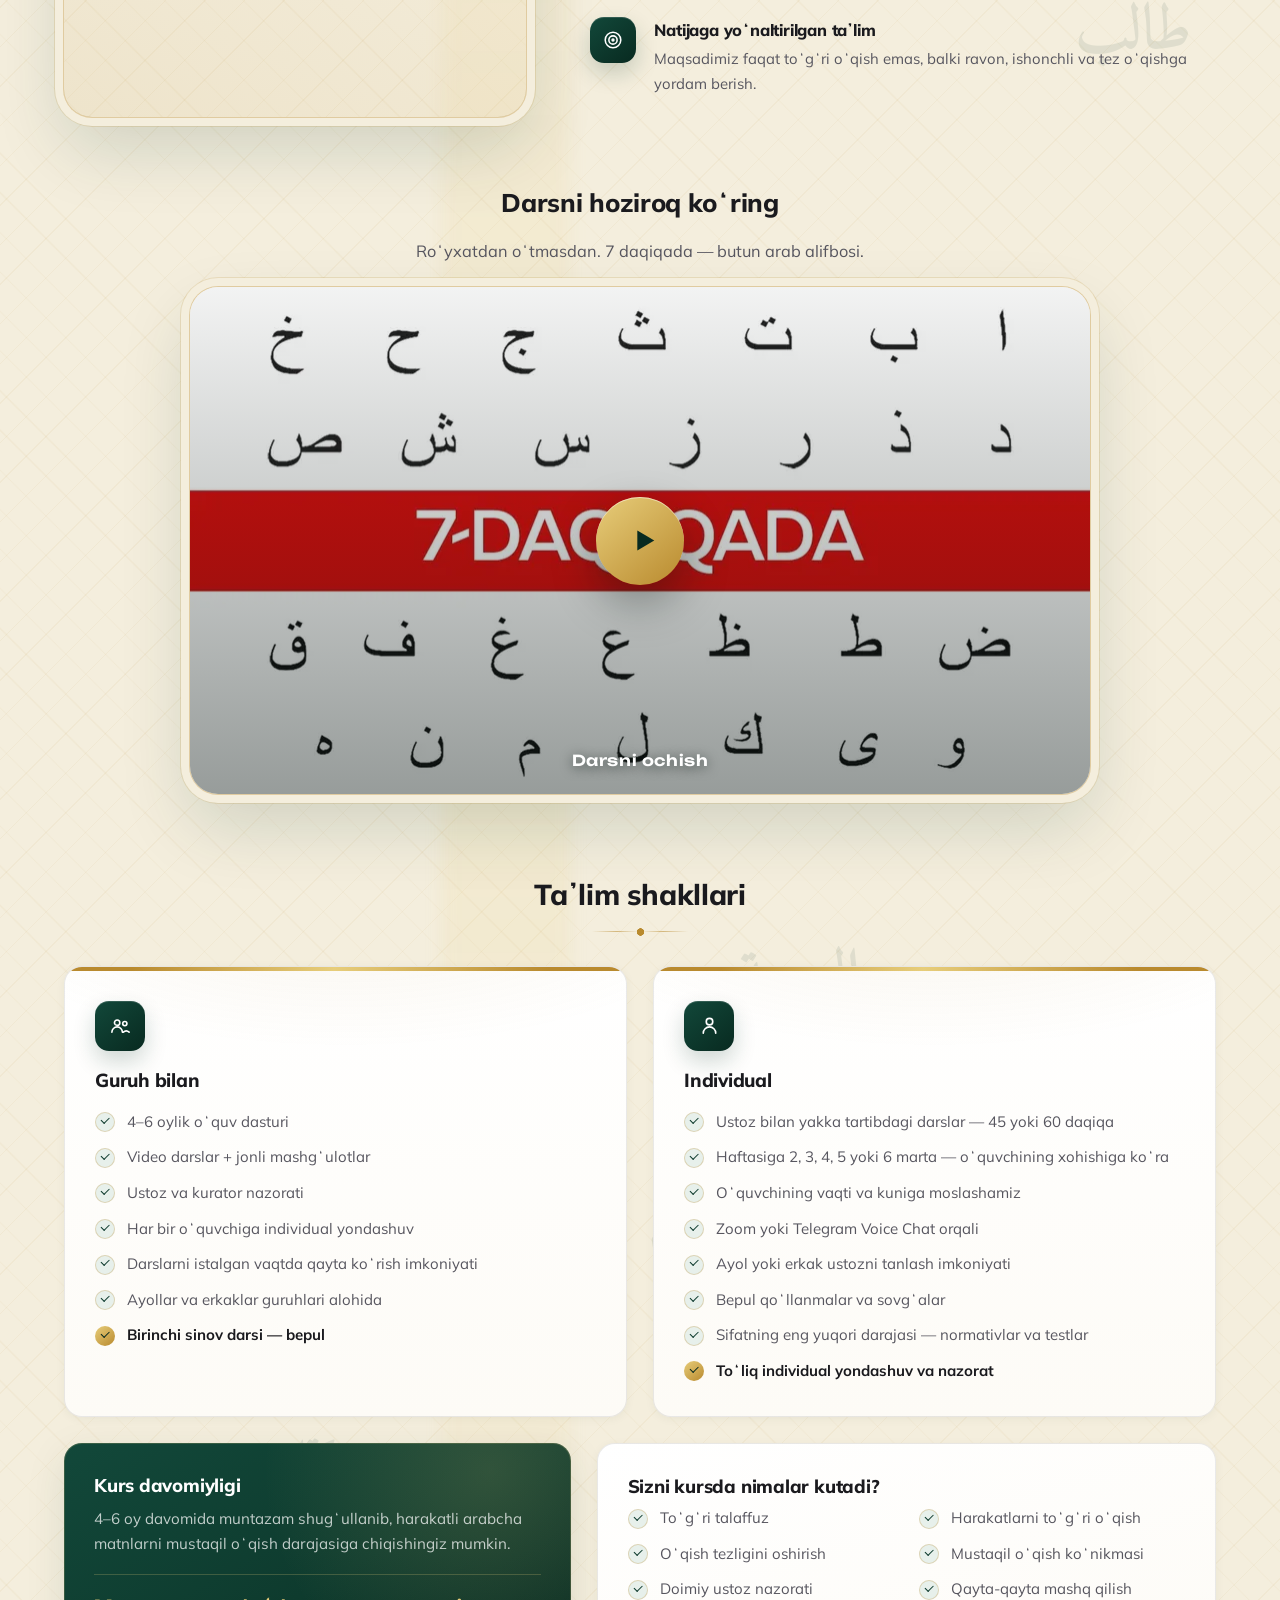
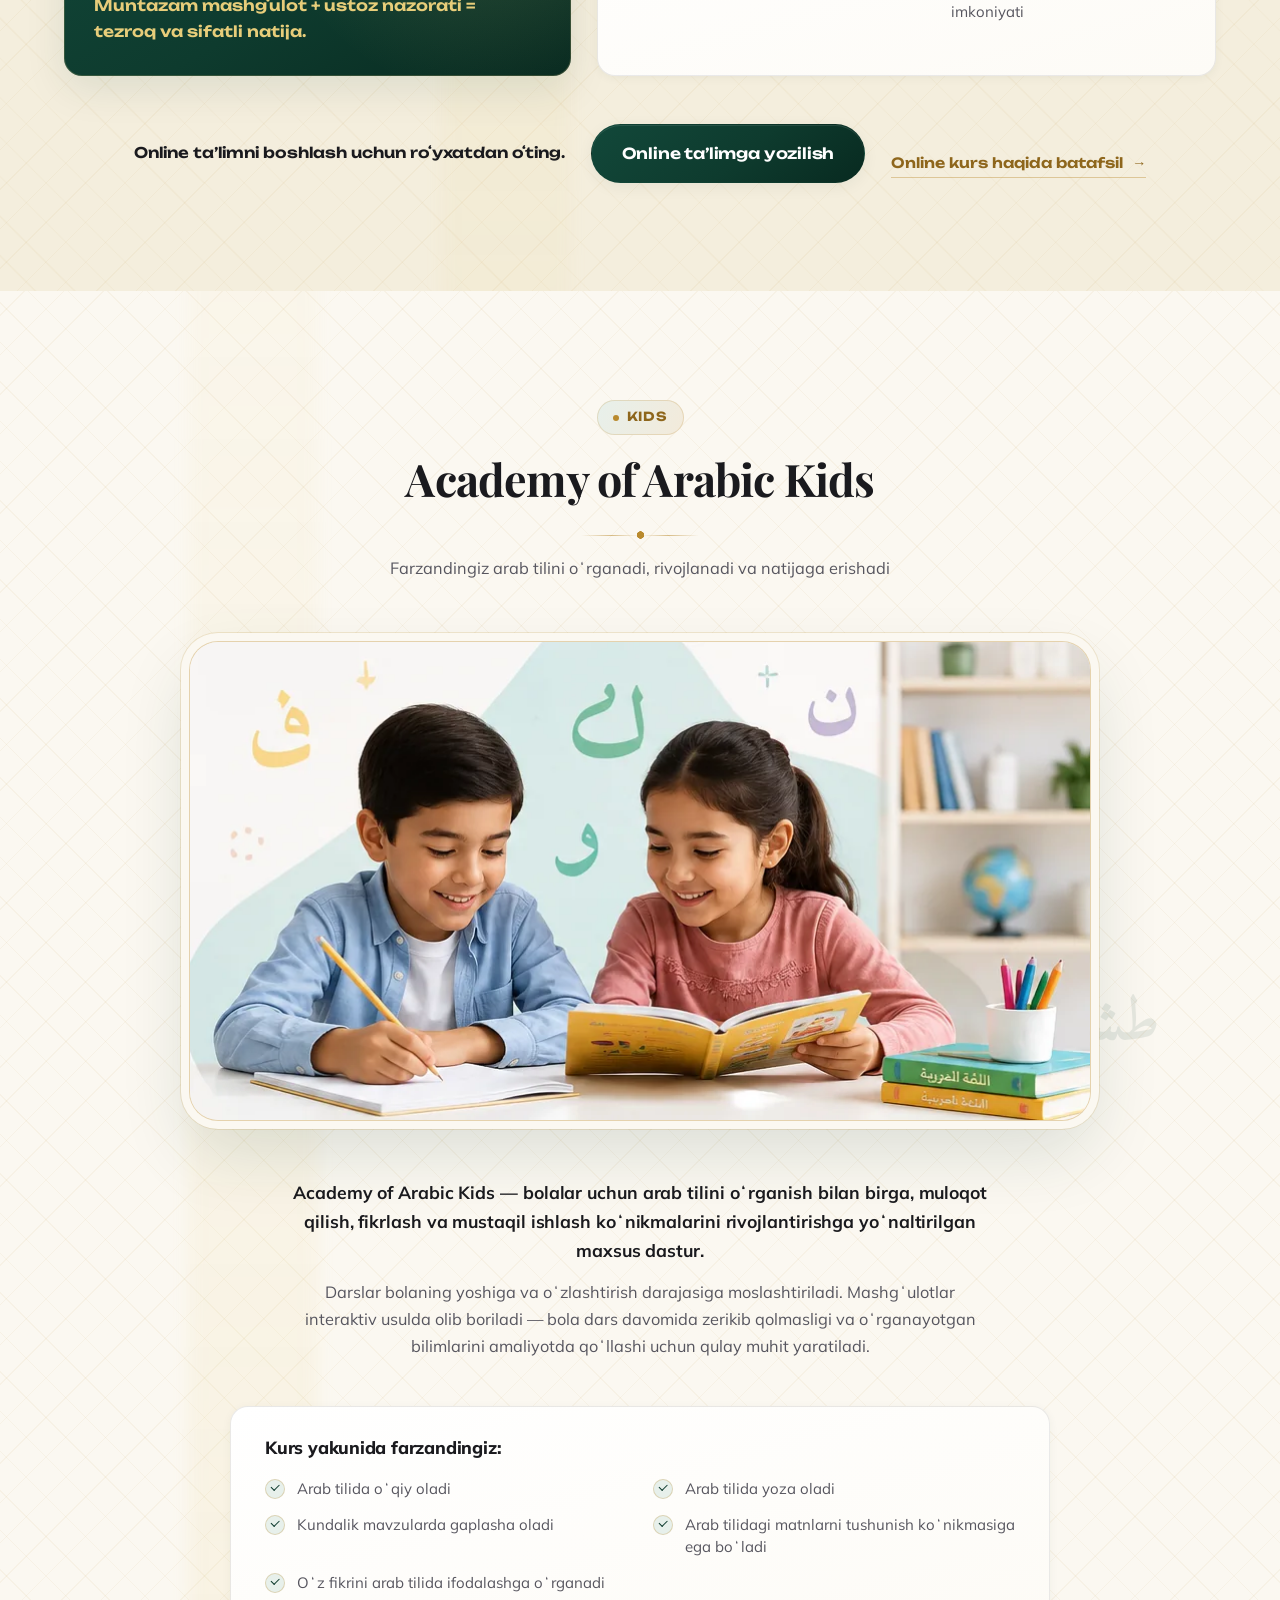
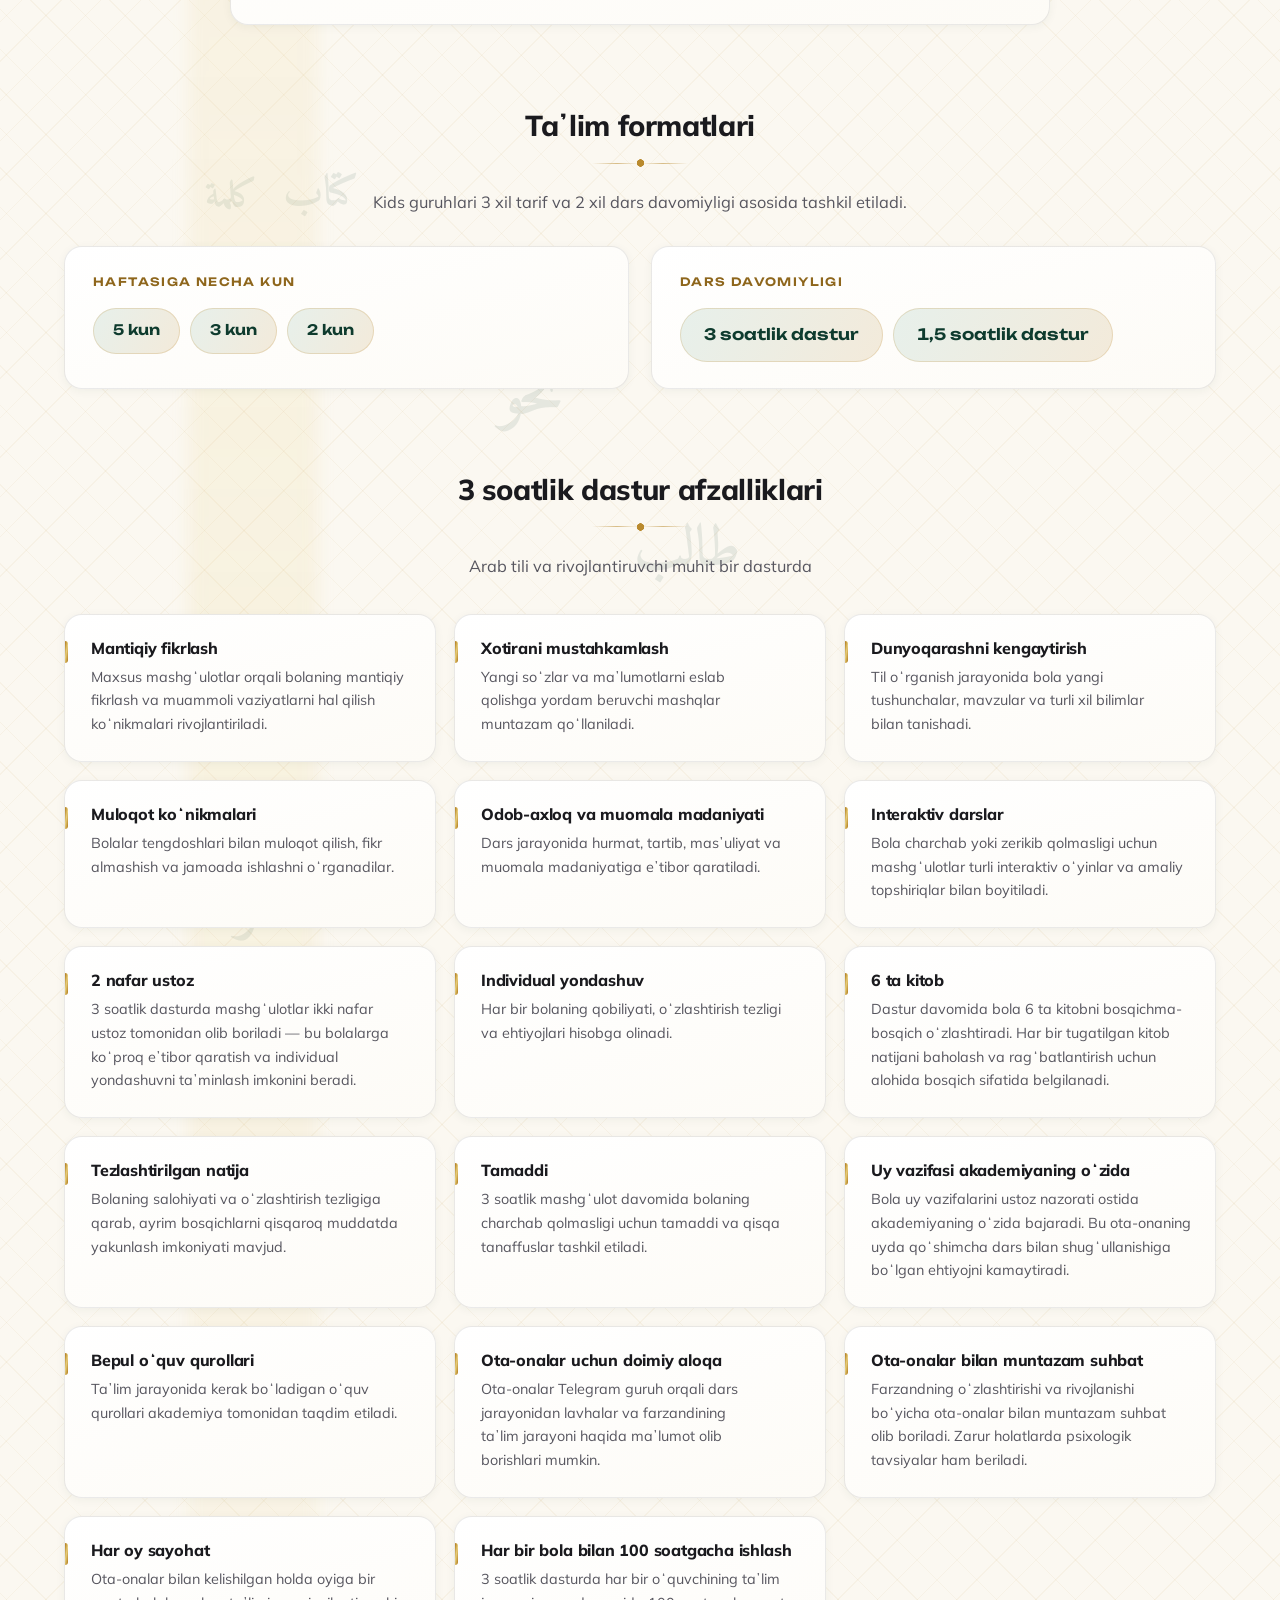
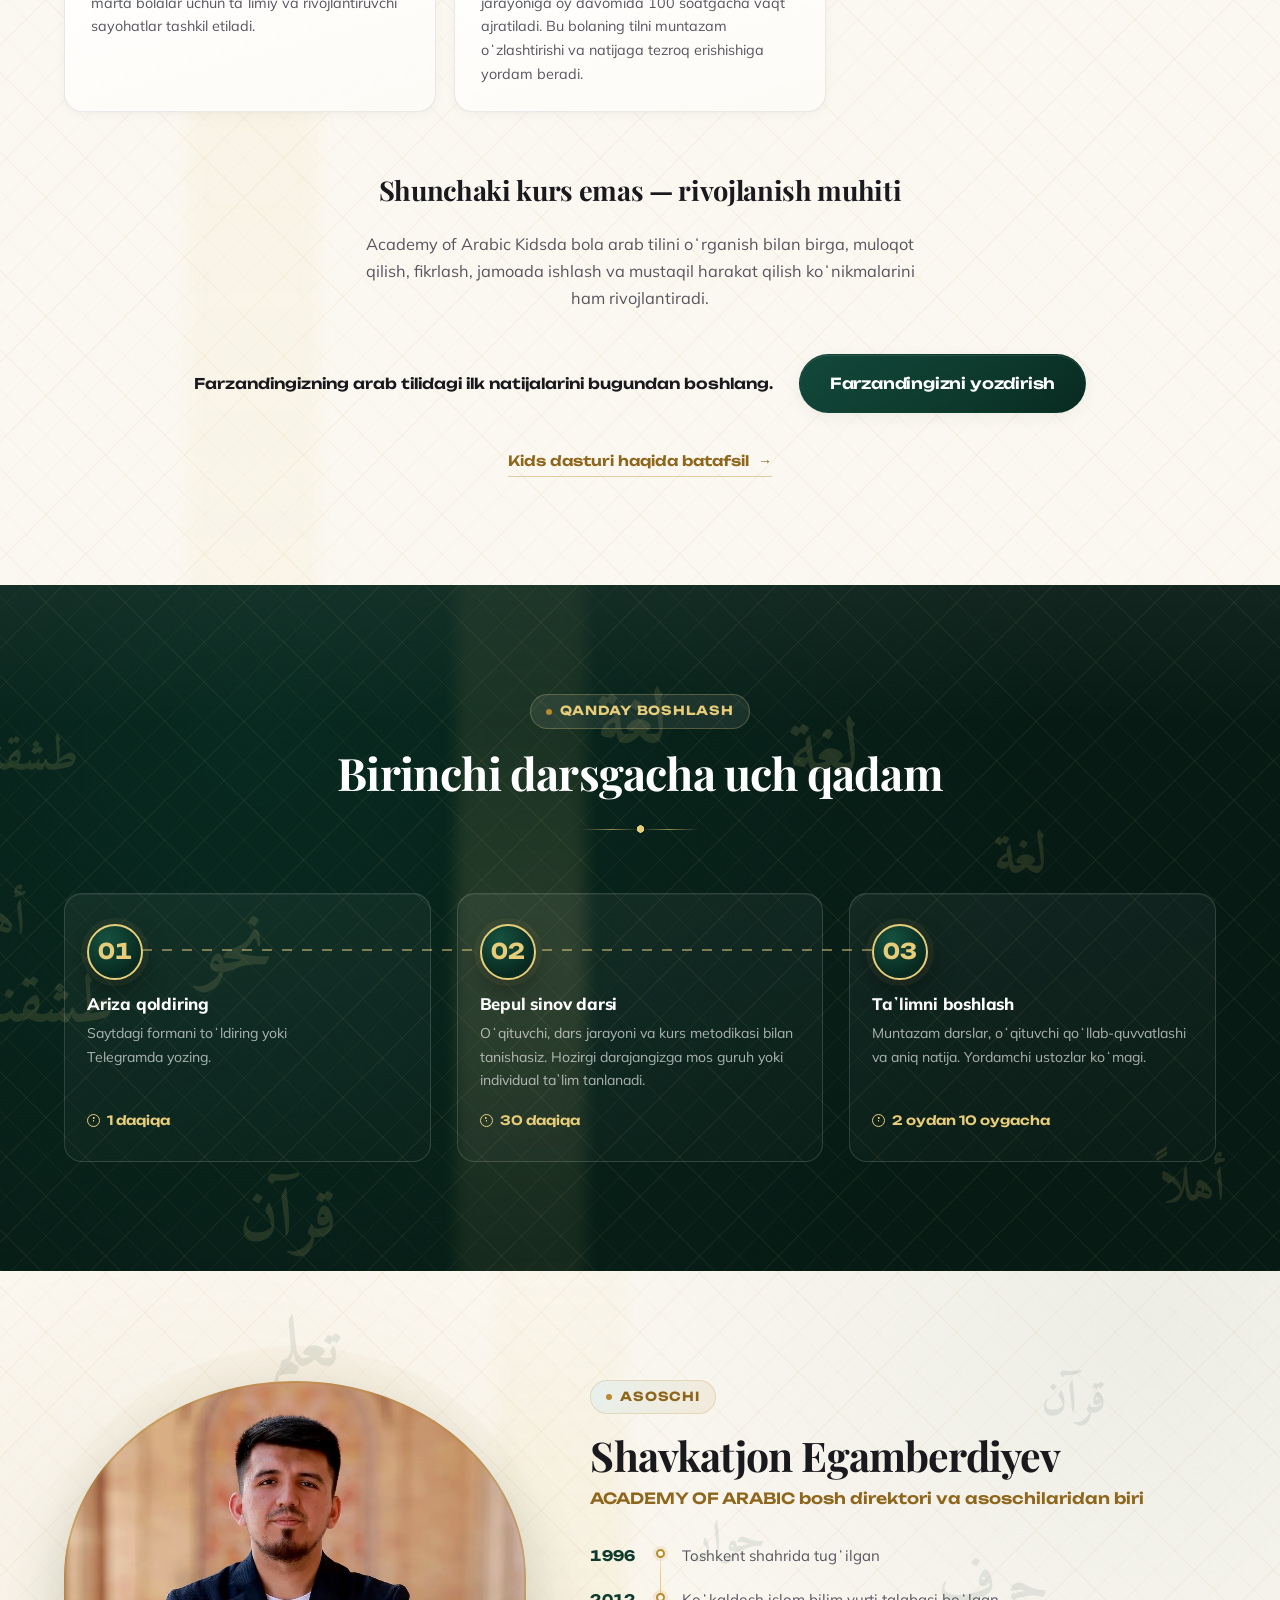
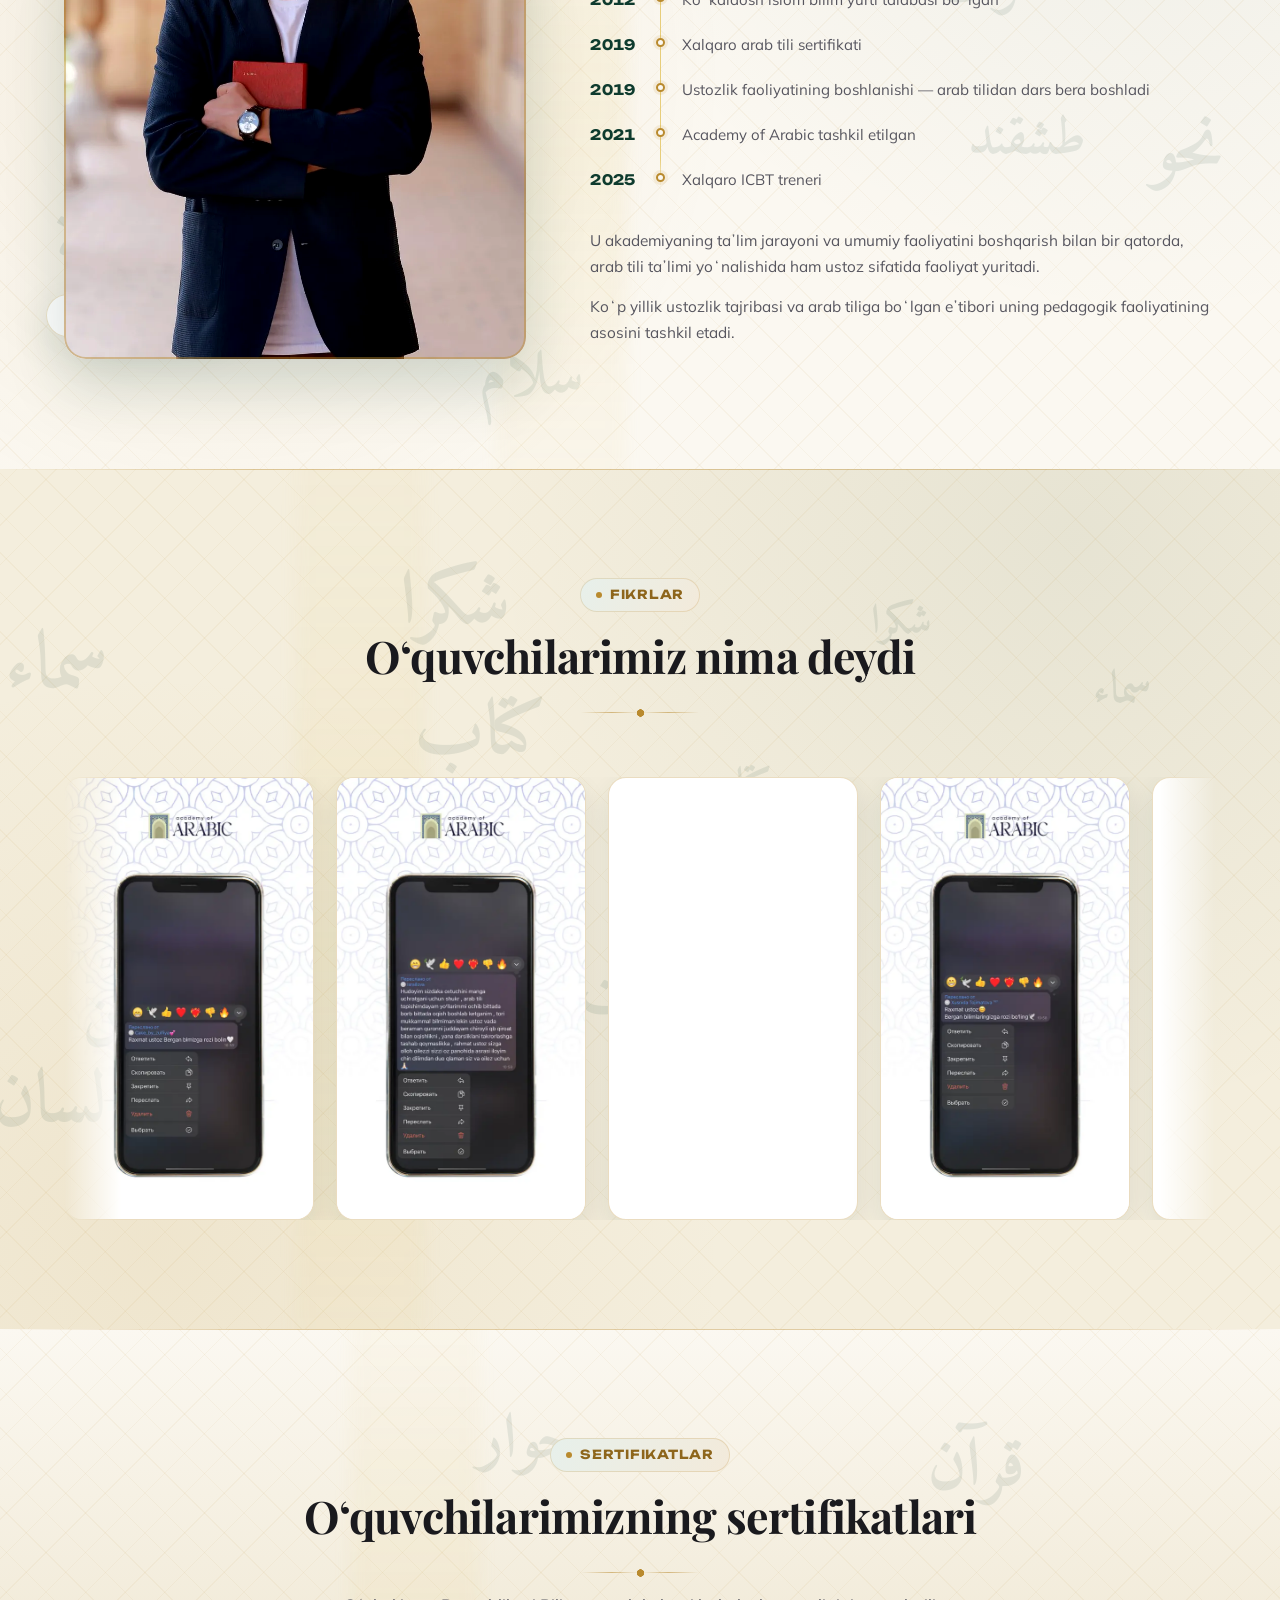
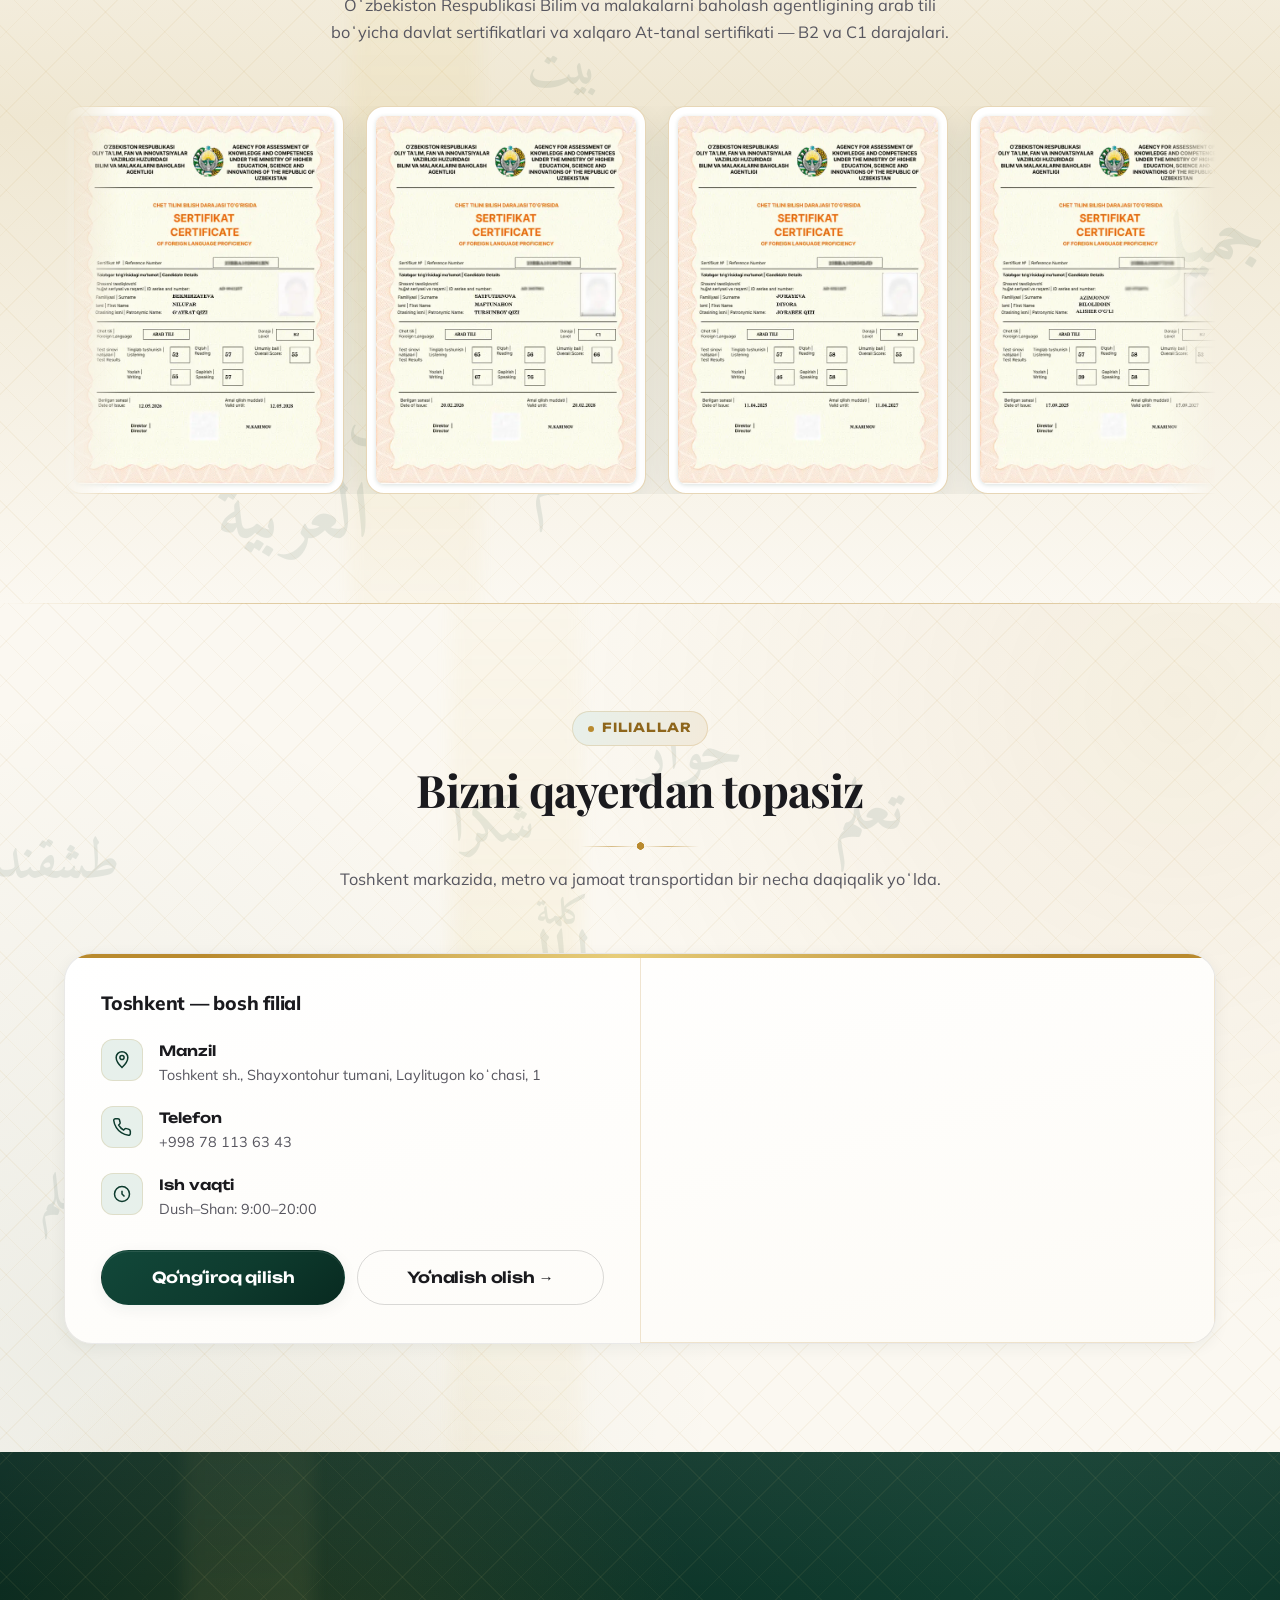
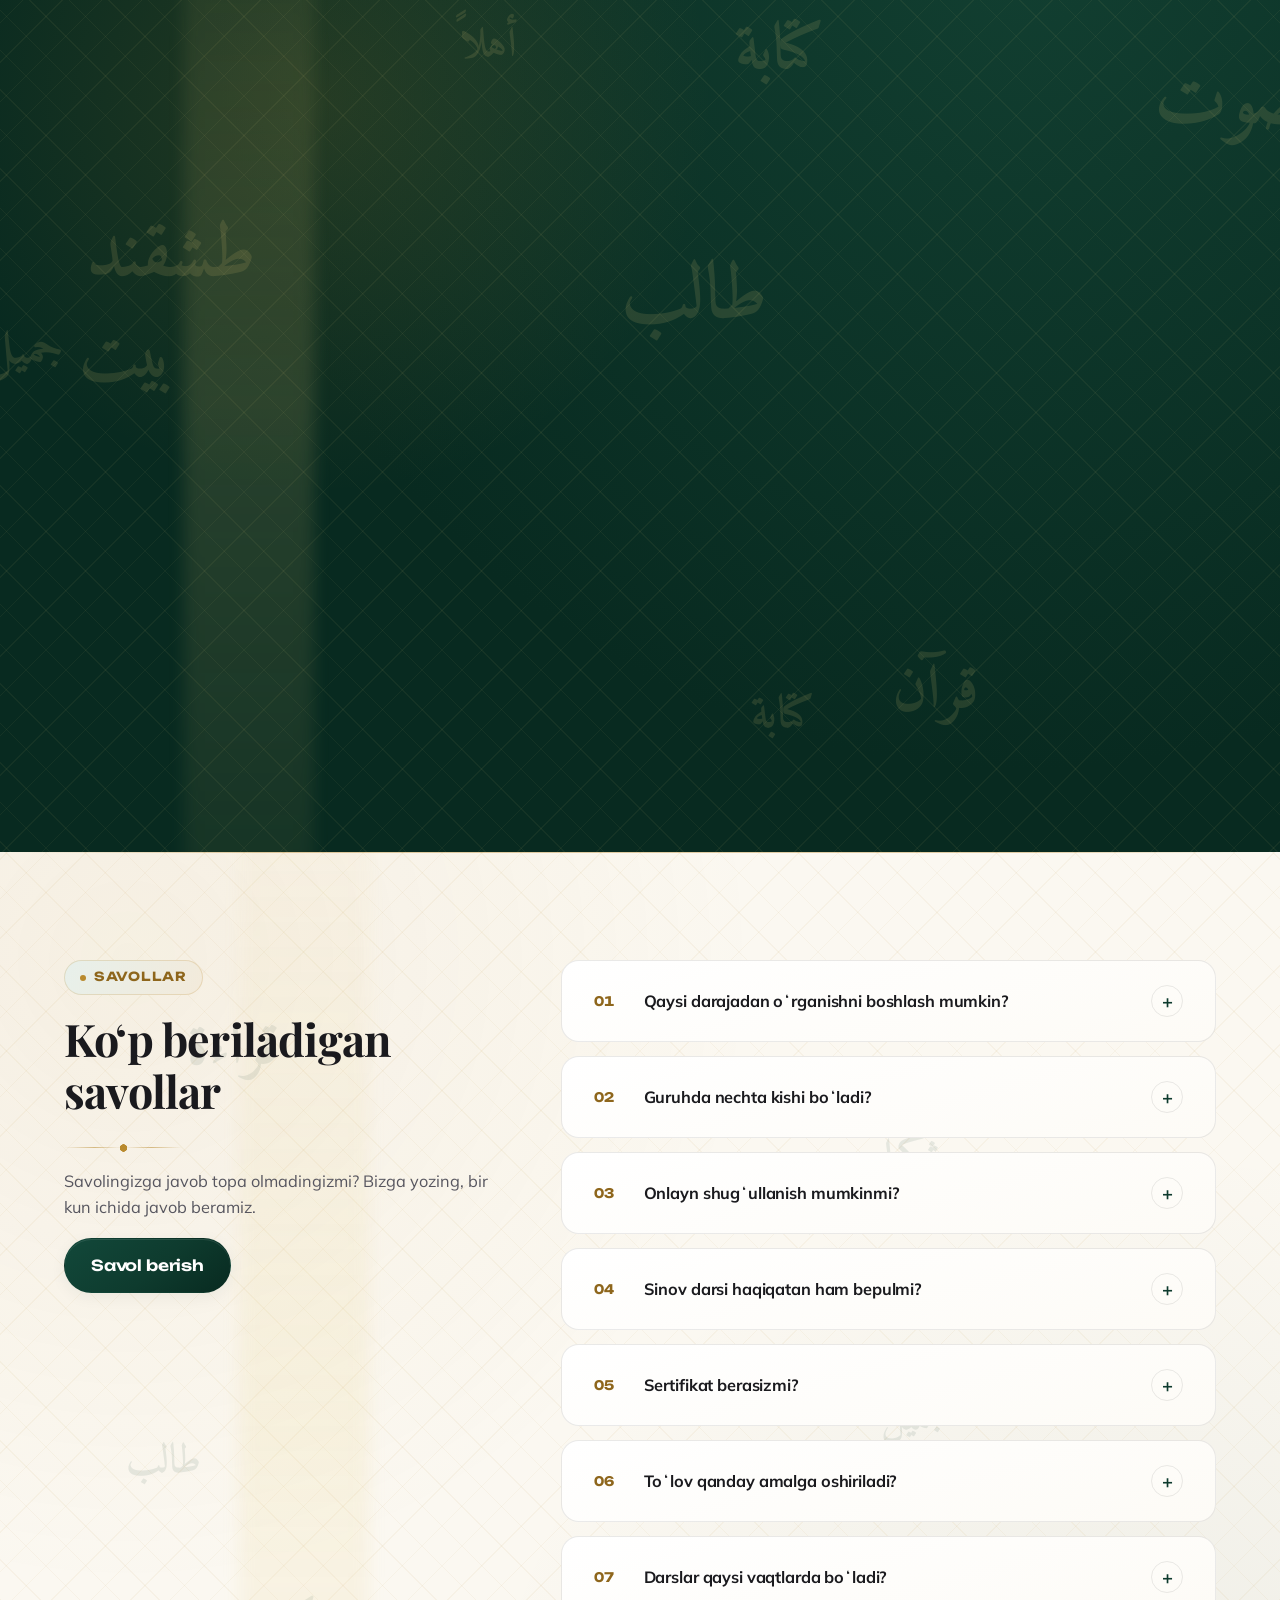
==== commit 930bc0bd: "Point the analytics the site already reports at a property Every event the page cares about — video_" ====
--- a/ar/index.html
+++ b/ar/index.html
@@ -1216,6 +1216,6 @@
 </div>
 </dialog>
 <script src="/js/translations.js?v=7e19cfcd57"></script>
-<script src="/js/main.js?v=43fd08f03b"></script>
+<script src="/js/main.js?v=53cef3c62a"></script>
 </body>
 </html>
